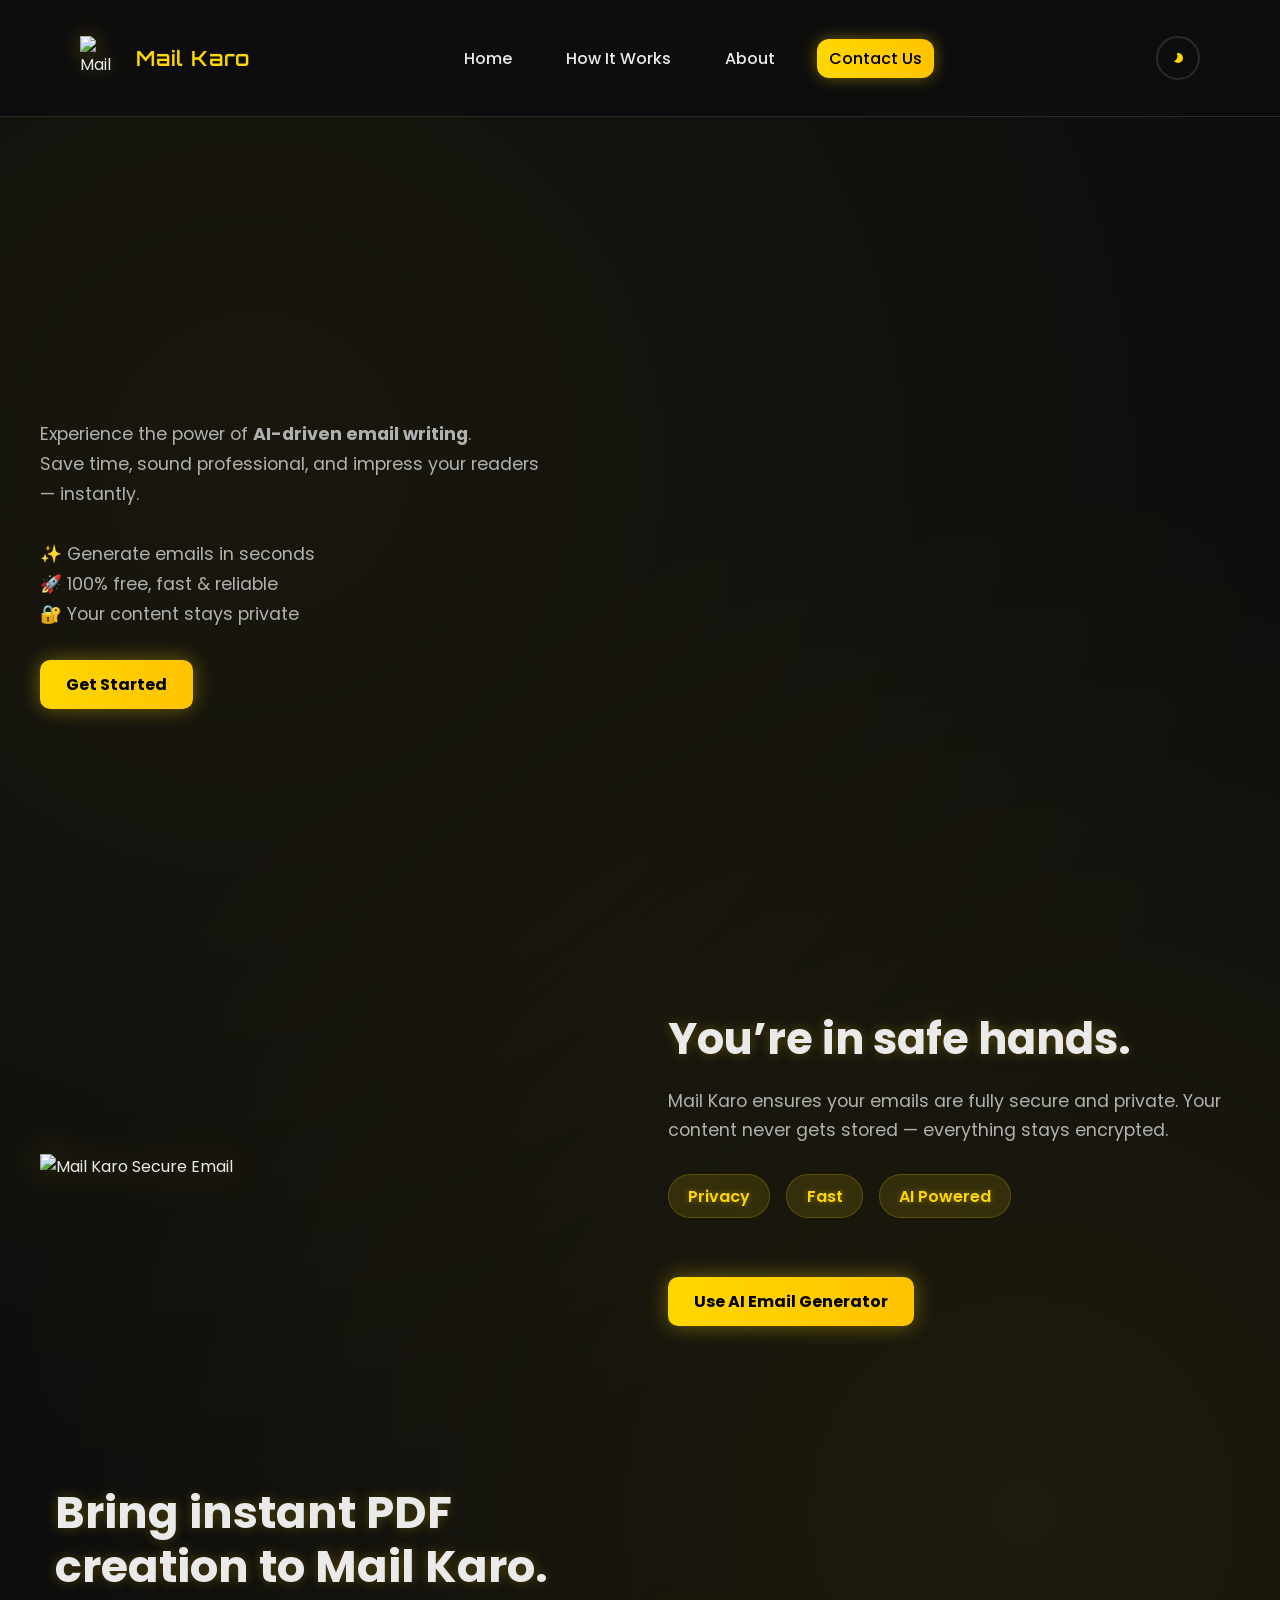
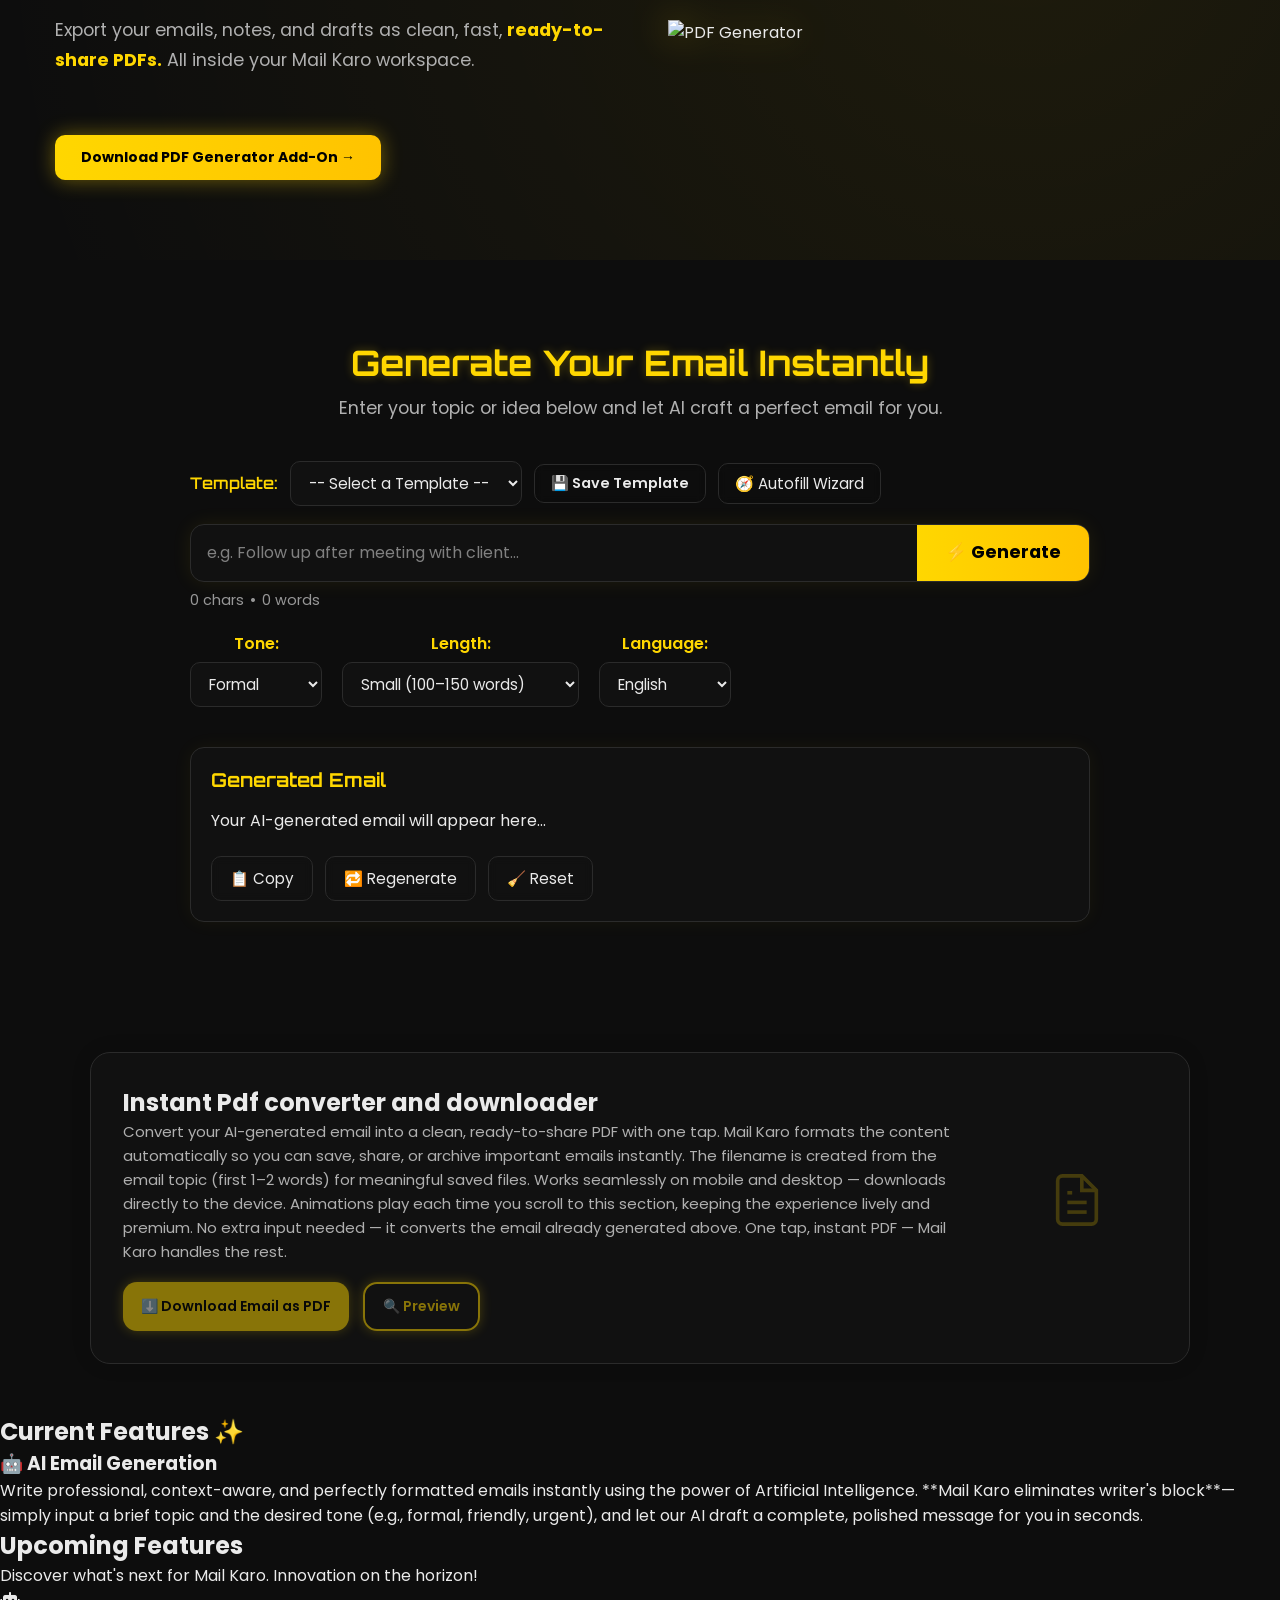
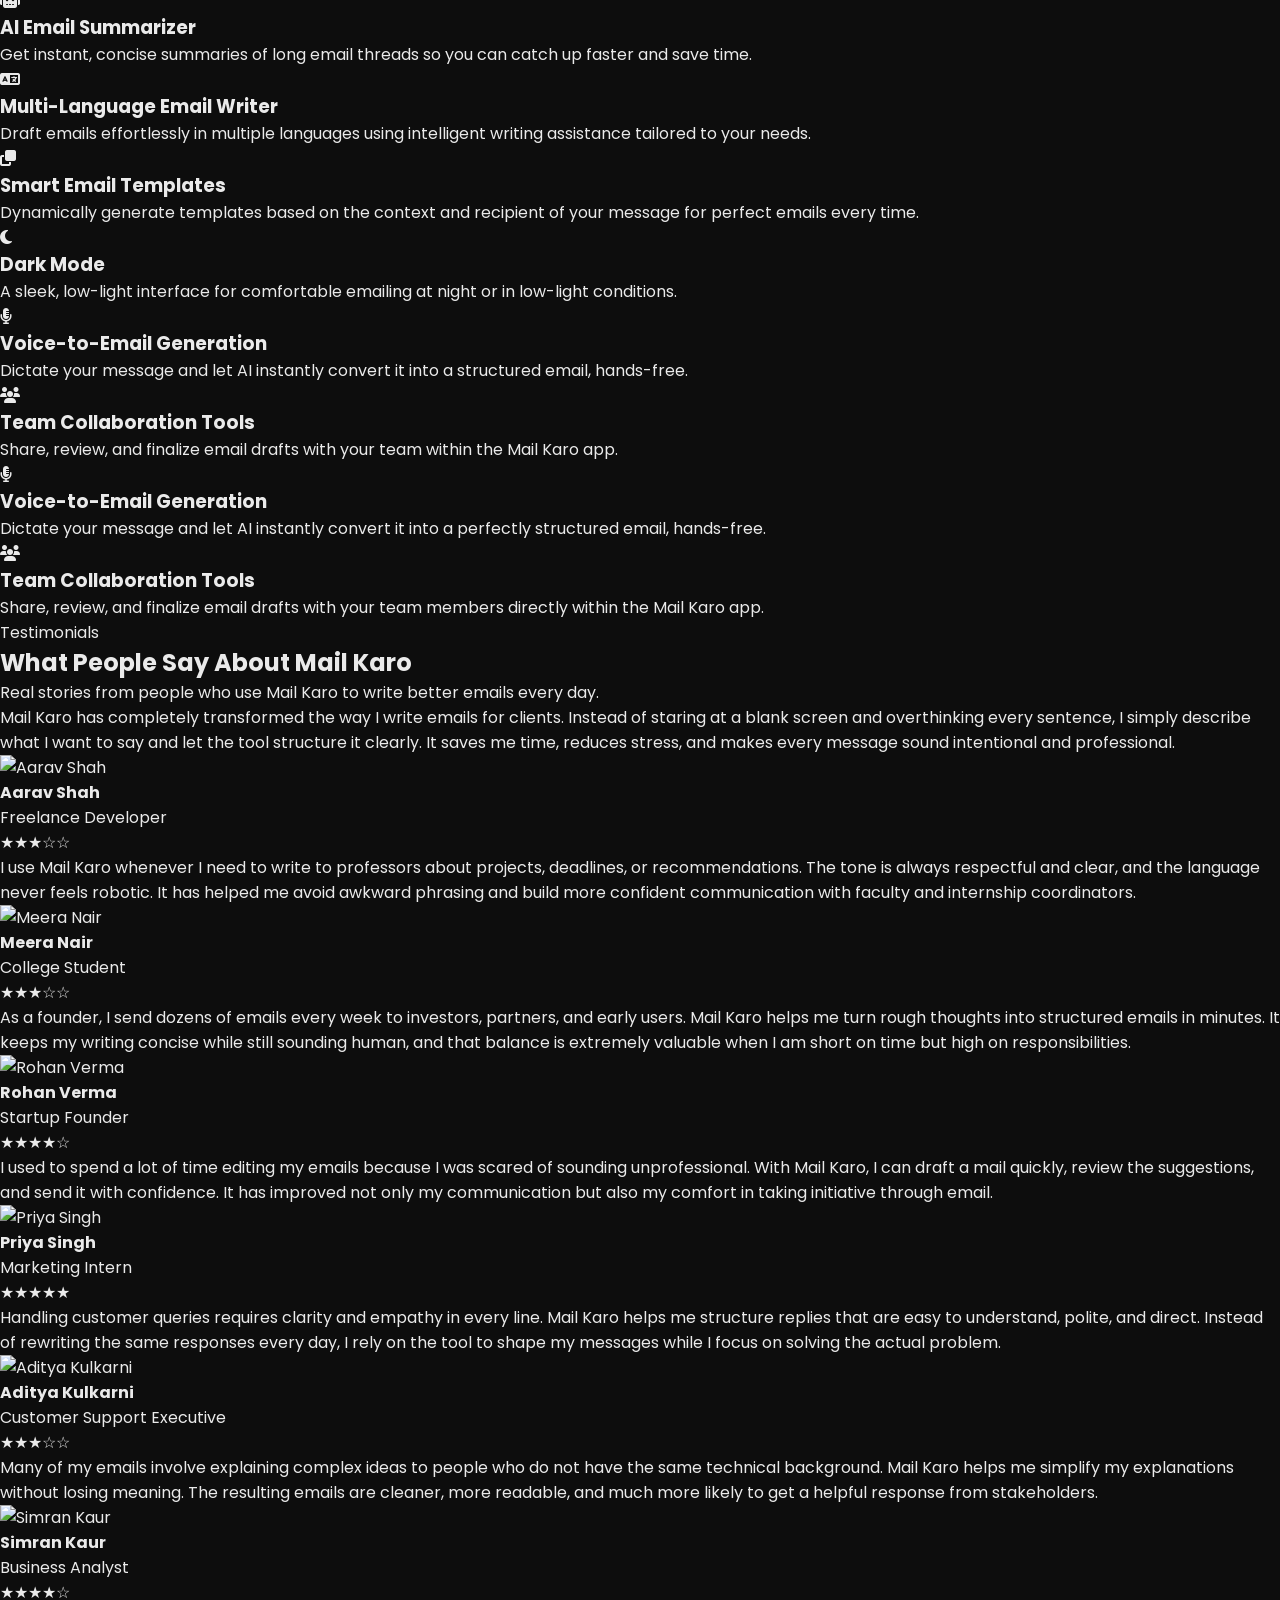
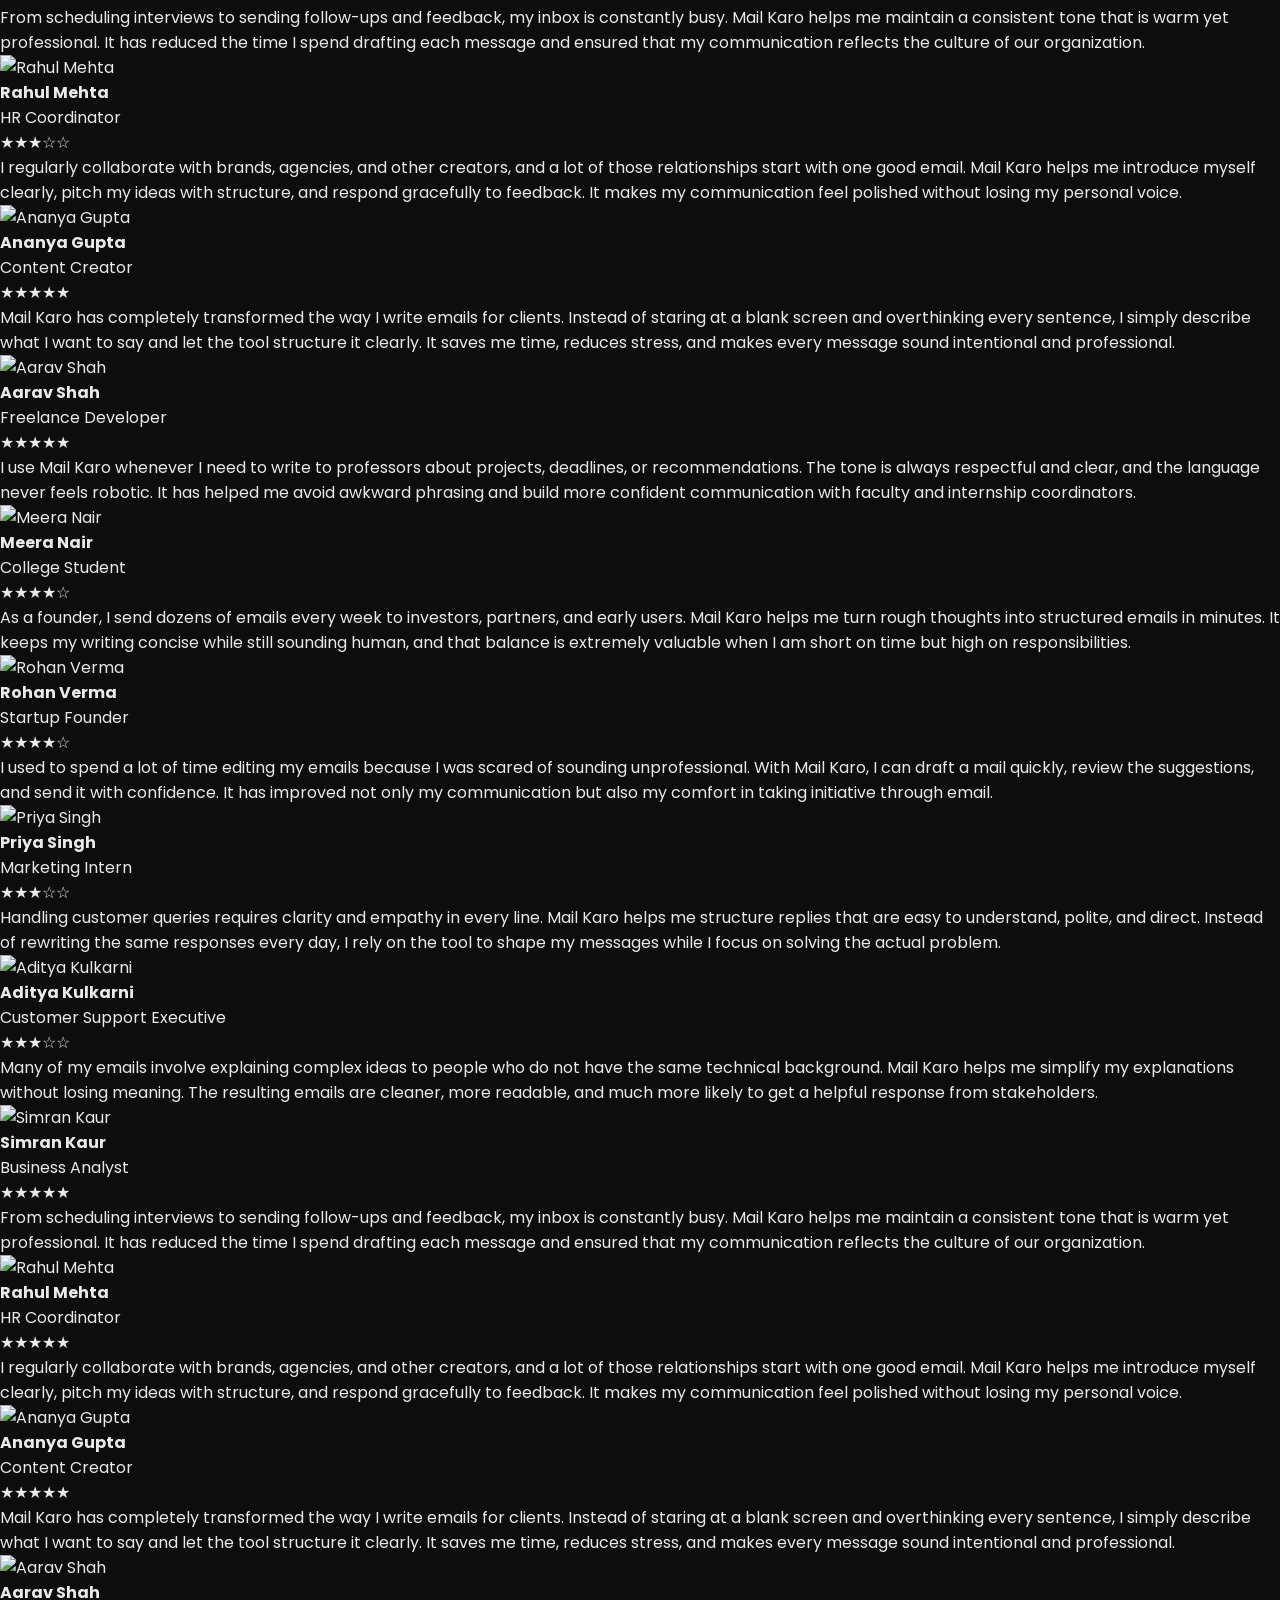
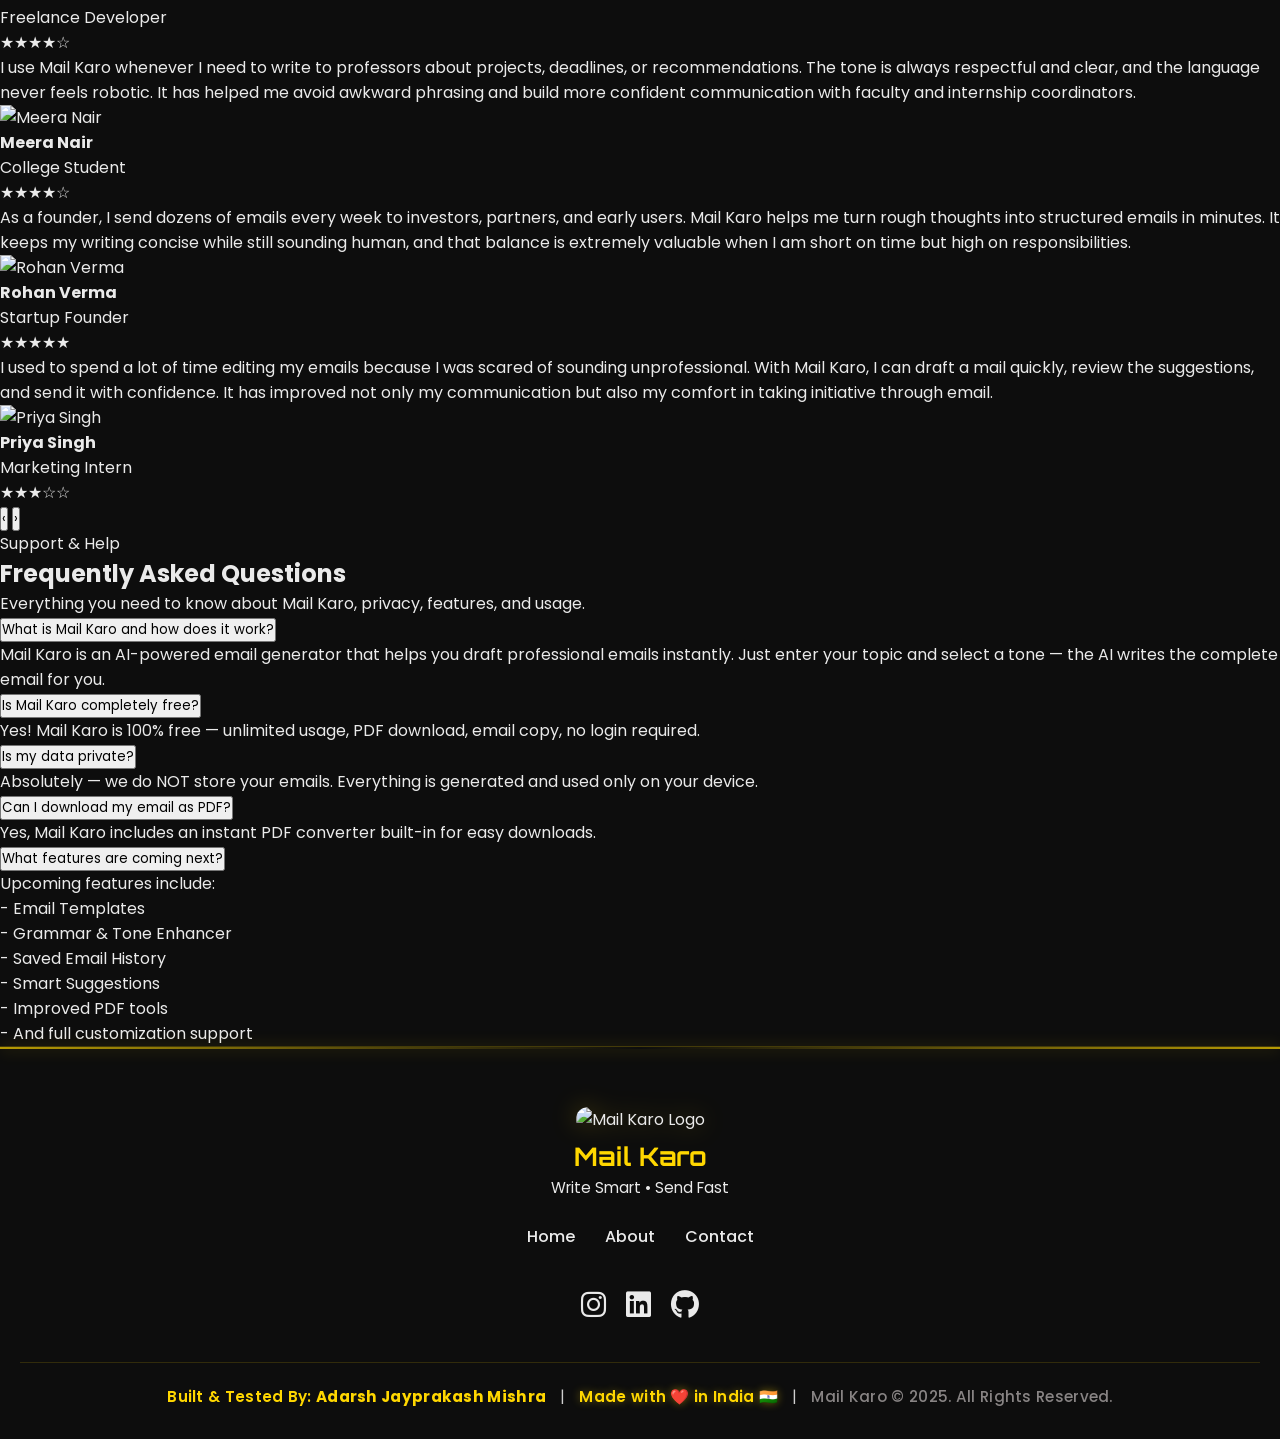
==== index.html @ 03527860 "Update" ====
<!DOCTYPE html>
<html lang="en">

<head>
  <meta charset="UTF-8" />
  <meta name="viewport" content="width=device-width, initial-scale=1.0" />

  <!-- Primary SEO Title -->
  <title>Mail Karo - AI Email Assistant | Generate Professional Emails Instantly</title>

  <meta name="google-site-verification" content="yjkjNb9z2OH2U201BKAgQqu42l1u7Rs79sVYIMmwn5s"   />

  <!-- ⭐ Primary Meta Description (VERY IMPORTANT for SEO) -->
  <meta name="description"
    content="Mail Karo is an AI-powered email assistant that helps you write professional emails instantly. Generate smart, clean and effective emails for any purpose within seconds.">

  <!-- Keywords (optional but helpful) -->
  <meta name="keywords"
    content="Mail Karo, AI Email Generator, Email Assistant, AI Writing Tool, Professional Emails, Auto Email Generator, MailKaro">

  <!-- Author -->
  <meta name="author" content="Mail Karo Team">

  <!-- Robots -->
  <meta name="robots" content="index, follow">

  <!-- Canonical URL -->
  <link rel="canonical" href="https://mail-karo.netlify.app/">

  <!-- Favicon -->
  <link rel="icon" type="image/png" href="/favicon.png">
  <link rel="shortcut icon" type="image/png" href="/favicon.png">

  <!-- Open Graph (Facebook, LinkedIn Preview) -->
  <meta property="og:title" content="Mail Karo - AI Email Assistant">
  <meta property="og:description"
    content="Generate professional emails instantly using Mail Karo — your personal AI-powered email assistant.">
  <meta property="og:image" content="https://mail-karo.netlify.app/All Images/Logo.png">
  <meta property="og:url" content="https://mail-karo.netlify.app/">
  <meta property="og:type" content="website">
  <meta property="og:site_name" content="Mail Karo">

  <!-- Twitter Card -->
  <meta name="twitter:card" content="summary_large_image">
  <meta name="twitter:title" content="Mail Karo - AI Email Assistant">
  <meta name="twitter:description" content="Write better emails instantly with AI. Free, Fast, Simple.">
  <meta name="twitter:image" content="https://mail-karo.netlify.app/All Images/Logo.png">

  <!-- Fonts -->
  <link href="https://fonts.googleapis.com/css2?family=Orbitron:wght@500;700&family=Poppins:wght@400;600&display=swap"
    rel="stylesheet">

  <!-- Font Awesome CDN for icons -->
  <link rel="stylesheet" href="https://cdnjs.cloudflare.com/ajax/libs/font-awesome/6.5.0/css/all.min.css" />

  <script>
    document.documentElement.dataset.theme = localStorage.getItem("theme") || "dark";
  </script>

  <!-- Styles -->
  <link rel="stylesheet" href="Homepage CSS/navbar.css">
  <link rel="stylesheet" href="Homepage CSS/hero.css">
  <link rel="stylesheet" href="Homepage CSS/prompt.css">
  <link rel="stylesheet" href="Homepage CSS/footer.css">
  <link rel="stylesheet" href="Homepage CSS/scroll.css">
  <link rel="stylesheet" href="Homepage CSS/upcoming-features.css">
  <link rel="stylesheet" href="Homepage CSS/email-pdf.css">
  <link rel="stylesheet" href="Homepage CSS/faq.css">
  <link rel="stylesheet" href="Homepage CSS/current-features.css">
  <link rel="stylesheet" href="Homepage CSS/testinomial.css">
  <link rel="stylesheet" href="Homepage CSS/Banner1.css">
  <link rel="stylesheet" href="Homepage CSS/Banner2.css">
  <!-- Mail Karo — Full SEO Schema -->
  <script type="application/ld+json">
{
  "@context": "https://schema.org",
  "@graph": [

    {
      "@type": "SoftwareApplication",
      "name": "Mail Karo",
      "operatingSystem": "Web",
      "applicationCategory": "ProductivityApplication",
      "applicationSubCategory": "AI Email Generator",
      "description": "Mail Karo is an AI-powered email assistant that helps users generate professional emails instantly using advanced AI technology.",
      "image": "https://mail-karo.netlify.app/All Images/Logo.png",
      "url": "https://mail-karo.netlify.app/",
      "creator": {
        "@type": "Organization",
        "name": "Mail Karo"
      },
      "offers": {
        "@type": "Offer",
        "price": "0",
        "priceCurrency": "INR",
        "availability": "https://schema.org/InStock"
      }
    },

    {
      "@type": "Organization",
      "name": "Mail Karo",
      "url": "https://mail-karo.netlify.app/",
      "logo": "https://mail-karo.netlify.app/All Images/Logo.png",
      "sameAs": [
        "https://www.linkedin.com", 
        "https://twitter.com"
      ]
    },

    {
      "@type": "BreadcrumbList",
      "itemListElement": [
        {
          "@type": "ListItem",
          "position": 1,
          "name": "Home",
          "item": "https://mail-karo.netlify.app/"
        },
        {
          "@type": "ListItem",
          "position": 2,
          "name": "AI Email Generator",
          "item": "https://mail-karo.netlify.app/#prompt"
        }
      ]
    }

  ]
}
</script>

</head>

<body>
  <!-- ✅ Navbar Section Start -->
  <header class="navbar">
    <div class="nav-container">
      <div class="logo-area">
        <img src="All Images/Logo.png" alt="Mail Karo Logo" class="logo" />
        <span class="brand-name">Mail Karo</span>
      </div>

      <button class="menu-btn" id="menu-btn" aria-label="Toggle Menu">
        <span class="bar"></span>
        <span class="bar"></span>
        <span class="bar"></span>
      </button>

      <nav class="nav-links" id="nav-links">
        <ul>
          <li><a class="nav-item" href="#home">Home</a></li>
          <li><a class="nav-item" href="#how">How It Works</a></li>
          <li><a class="nav-item" href="#about">About</a></li>
          <li><a class="nav-item cta" href="contactUs.html">Contact Us</a></li>
        </ul>
      </nav>

      <!-- Theme Toggle Button -->
      <button class="theme-toggle" id="theme-toggle" aria-label="Toggle Theme">
        <svg class="sun-and-moon" aria-hidden="true" width="24" height="24" viewBox="0 0 24 24">
          <circle class="sun" cx="12" cy="12" r="5" fill="currentColor" />
          <g class="sun-beams" stroke="currentColor">
            <line x1="12" y1="1" x2="12" y2="3" />
            <line x1="12" y1="21" x2="12" y2="23" />
            <line x1="4.22" y1="4.22" x2="5.64" y2="5.64" />
            <line x1="18.36" y1="18.36" x2="19.78" y2="19.78" />
            <line x1="1" y1="12" x2="3" y2="12" />
            <line x1="21" y1="12" x2="23" y2="12" />
            <line x1="4.22" y1="19.78" x2="5.64" y2="18.36" />
            <line x1="18.36" y1="5.64" x2="19.78" y2="4.22" />
          </g>
          <mask id="moon-mask">
            <rect x="0" y="0" width="100%" height="100%" fill="white" />
            <circle cx="16" cy="10" r="5.5" fill="black" />
          </mask>
          <circle class="moon" cx="12" cy="12" r="5" mask="url(#moon-mask)" fill="currentColor" />
        </svg>
      </button>
    </div>
  </header>
  <!-- ✅ Navbar Section End -->

  <!-- ✅ Global Unified Background Wrapper Start -->
  <div class="hero-wrapper">

    <!-- ✅ Hero Section Start -->
    <section class="hero" id="home">
      <div class="hero-container">

        <div class="hero-content">

          <!-- TYPEWRITER ANIMATION TARGET -->
          <h1 class="hero-title">
            <span id="typewriter-text"></span>
          </h1>

          <p class="hero-subtitle">
            Experience the power of <strong>AI-driven email writing</strong>.<br>
            Save time, sound professional, and impress your readers — instantly.
            <br><br>
            ✨ Generate emails in seconds<br>
            🚀 100% free, fast & reliable<br>
            🔐 Your content stays private
          </p>

          <a href="#prompt" class="hero-btn">Get Started</a>
        </div>

        <div class="hero-image">
          <img class="mailkaro-logo" src="All Images/Transparent_Logo.png" alt="Mail Karo Logo" />
        </div>

      </div>
    </section>
    <!-- ✅ Hero Section End -->

    <section class="mk-hero">
      <div class="mk-hero-content">

        <!-- LEFT: IMAGE -->
        <div class="mk-hero-image">
          <img src="All Images/b1-removebg-preview.png" alt="Mail Karo Secure Email">
        </div>

        <!-- RIGHT: TEXT -->
        <div class="mk-hero-text">
          <h1>You’re in safe hands.</h1>
          <p>
            Mail Karo ensures your emails are fully secure and private.
            Your content never gets stored — everything stays encrypted.
          </p>

          <div class="mk-badges">
            <span>Privacy</span>
            <span>Fast</span>
            <span>AI Powered</span>
          </div>

          <a href="#prompt" class="mk-btn">Use AI Email Generator</a>
        </div>

      </div>
    </section>
    <section class="mk-pdf-hero">
      <div class="mk-pdf-wrapper">

        <!-- LEFT: TEXT -->
        <div class="mk-pdf-text">
          <h1>Bring instant PDF creation to Mail Karo.</h1>

          <p>
            Export your emails, notes, and drafts as clean, fast,
            <strong>ready-to-share PDFs.</strong>
            All inside your Mail Karo workspace.
          </p>

          <a href="#mk-instant-pdf" class="mk-btn mk-pdf-btn">
            Download PDF Generator Add-On →
          </a>
        </div>

        <!-- RIGHT: IMAGE -->
        <div class="mk-pdf-image">
          <img src="All Images/b2-removebg-preview.png" alt="PDF Generator">
        </div>

      </div>
    </section>

  </div>
  <!-- ✅ Global Unified Background Wrapper End -->


  <!-- ✅ Prompt & Output Section Start -->
  <section class="prompt-section" id="prompt">
    <div class="prompt-container">

      <h2 class="prompt-title">Generate Your Email Instantly</h2>
      <p class="prompt-subtitle">Enter your topic or idea below and let AI craft a perfect email for you.</p>

      <!-- ⭐ Template Selector -->
      <div class="template-box">
        <label for="templateSelect">Template:</label>
        <select id="templateSelect">
          <option value="">-- Select a Template --</option>
          <option value="job">Job Application Email</option>
          <option value="complaint">Complaint Email</option>
          <option value="followup">Follow-Up Email</option>
          <option value="leave">Leave Request Email</option>
          <option value="apology">Apology Email</option>
          <option value="meeting">Meeting Request Email</option>
          <option value="offer">Offer Acceptance Email</option>
          <option value="resignation">Resignation Email</option>
          <option value="reminder">Gentle Reminder Email</option>
          <option value="support">Customer Support Email</option>
          <option value="refund">Refund Request Email</option>
          <option value="thanks">Thank-You Email</option>
          <option value="inquiry">General Inquiry Email</option>
          <option value="marketing">Marketing Email</option>
          <option value="feedback">Feedback Email</option>

          <!-- ⭐ Saved Templates appear here via JS -->
          <optgroup label="Your Saved Templates" id="savedTemplatesGroup"></optgroup>
        </select>

        <!-- Save Template Button -->
        <button id="saveTemplateBtn" class="ghost-btn" style="padding:8px 16px;">💾 Save Template</button>

        <!-- ⭐ NEW — Autofill Wizard Button -->
        <button id="openWizardBtn" class="ghost-btn" style="padding:8px 16px;">🧭 Autofill Wizard</button>
      </div>

      <div class="prompt-box">
        <textarea id="promptInput" placeholder="e.g. Follow up after meeting with client..." rows="1"></textarea>
        <button id="generateBtn">Generate</button>
      </div>

      <!-- ⭐ Live Word + Character Counter -->
      <div class="counter-box">
        <span id="charCount">0 chars</span> •
        <span id="wordCount">0 words</span>
      </div>

      <!-- ⭐ Tone + Email Length + Language Selector -->
      <div class="tone-box">

        <!-- Tone -->
        <div class="tone-item">
          <label for="toneSelect">Tone:</label>
          <select id="toneSelect">
            <option value="formal">Formal</option>
            <option value="friendly">Friendly</option>
            <option value="polite">Polite</option>
            <option value="confident">Confident</option>
            <option value="casual">Casual</option>
            <option value="apologetic">Apologetic</option>
          </select>
        </div>

        <!-- Length -->
        <div class="length-item">
          <label for="lengthSelect">Length:</label>
          <select id="lengthSelect">
            <option value="small">Small (100–150 words)</option>
            <option value="medium">Medium (150–200 words)</option>
            <option value="large">Large (200–250 words)</option>
          </select>
        </div>

        <!-- ⭐ NEW — Language Selector -->
        <div class="language-item">
          <label for="languageSelect">Language:</label>
          <select id="languageSelect">
            <option value="english" selected>English</option>
            <option value="hindi">Hindi</option>
            <option value="marathi">Marathi</option>
            <option value="gujarati">Gujarati</option>
            <option value="punjabi">Punjabi</option>
            <option value="bengali">Bengali</option>
            <option value="tamil">Tamil</option>
            <option value="telugu">Telugu</option>
            <option value="kannada">Kannada</option>
            <option value="malayalam">Malayalam</option>
            <option value="odia">Odia</option>
            <option value="assamese">Assamese</option>
            <option value="konkani">Konkani</option>
            <option value="manipuri">Manipuri</option>
            <option value="sanskrit">Sanskrit</option>
            <option value="urdu">Urdu</option>
          </select>
        </div>

      </div>

      <div class="output-box">
        <div class="output-header">
          <h3>Generated Email</h3>
        </div>

        <p id="outputText">Your AI-generated email will appear here...</p>

        <!-- ⭐ Ghost Buttons Section -->
        <div class="action-buttons">
          <button class="ghost-btn" id="copyBtn">📋 Copy</button>
          <button class="ghost-btn" id="regenerateBtn">🔁 Regenerate</button>
          <button class="ghost-btn" id="resetBtn">🧹 Reset</button>
        </div>
      </div>

      <!-- ⭐⭐⭐ WIZARD MODAL (Option-C) ⭐⭐⭐ -->
      <div id="wizardModal" class="wizard-modal" aria-hidden="true">
        <div class="wizard-card">

          <div class="wizard-header">
            <h3>Smart Autofill Wizard</h3>
            <button id="closeWizardBtn" class="ghost-btn">✖</button>
          </div>

          <div class="wizard-body">
            <div id="wizardStepWrap" class="wizard-step-wrap"></div>
            <div class="wizard-progress">
              <small id="wizardProgressText">Step 1 of 1</small>
            </div>
          </div>

          <div class="wizard-footer">
            <button id="wizardBackBtn" class="ghost-btn">⬅ Back</button>
            <button id="wizardNextBtn" class="ghost-btn">Next ➜</button>
            <button id="wizardFinishBtn" class="ghost-btn" style="display:none;">Finish ✔</button>
          </div>

        </div>
      </div>
      <!-- ⭐⭐⭐ Wizard End ⭐⭐⭐ -->

    </div>
  </section>
  <!-- ✅ Prompt & Output Section End -->


  <!-- ===== Mail Karo — Instant Pdf converter and downloader (drop-in) ===== -->
  <section id="mk-instant-pdf" class="mk-instant-pdf">
    <div class="mk-pdf-inner">

      <div class="mk-pdf-left">
        <h2 class="mk-pdf-title mk-anim">Instant Pdf converter and downloader</h2>

        <p class="mk-pdf-desc mk-anim">
          Convert your AI-generated email into a clean, ready-to-share PDF with one tap.
          Mail Karo formats the content automatically so you can save, share, or archive important emails instantly.
          The filename is created from the email topic (first 1–2 words) for meaningful saved files.
          Works seamlessly on mobile and desktop — downloads directly to the device.
          Animations play each time you scroll to this section, keeping the experience lively and premium.
          No extra input needed — it converts the email already generated above.
          One tap, instant PDF — Mail Karo handles the rest.
        </p>

        <div class="mk-pdf-actions">
          <button id="mkPdfDownloadBtn" class="mk-pdf-btn mk-anim">⬇️ Download Email as PDF</button>
          <button id="mkPdfPreviewBtn" class="mk-pdf-btn outline mk-anim">🔍 Preview</button>
        </div>
      </div>

      <div class="mk-pdf-right mk-anim" aria-hidden="true">
        <div class="mk-floating-pdf">
          <svg width="58" height="58" viewBox="0 0 24 24" fill="none" stroke="currentColor" stroke-width="1.5">
            <path d="M14 2H6a2 2 0 0 0-2 2v16a2 2 0 0 0 2 2h12a2 2 0 0 0 2-2V8z" />
            <polyline points="14 2 14 8 20 8" />
            <line x1="16" y1="13" x2="8" y2="13" />
            <line x1="16" y1="17" x2="8" y2="17" />
            <line x1="10" y1="9" x2="8" y2="9" />
          </svg>
        </div>

      </div>

    </div>
  </section>
  <!-- ===== End Instant Pdf converter section ===== -->

  <section class="current-features-section">
    <h2>Current Features ✨</h2>

    <div class="features-list">

      <div class="feature-item">
        <h3>
          <span class="icon">🤖</span>
          AI Email Generation
        </h3>
        <p>
          Write professional, context-aware, and perfectly formatted emails instantly using the power of Artificial
          Intelligence. **Mail Karo eliminates writer's block**—simply input a brief topic and the desired tone (e.g.,
          formal, friendly, urgent), and let our AI draft a complete, polished message for you in seconds.
        </p>
      </div>

    </div>
  </section>

  <!-- ✅ Upcoming Features Section Start -->
  <section id="upcoming-features" class="uf-reveal">
    <div class="features-container uf-reveal">
      <h2 class="section-title uf-reveal">Upcoming Features</h2>
      <p class="section-subtitle uf-reveal">Discover what's next for Mail Karo. Innovation on the horizon!</p>

      <div class="features-grid">

        <div class="feature-card uf-reveal">
          <i class="fas fa-robot feature-icon"></i>
          <h3>AI Email Summarizer</h3>
          <p>Get instant, concise summaries of long email threads so you can catch up faster and save time.</p>
        </div>

        <div class="feature-card uf-reveal">
          <i class="fas fa-language feature-icon"></i>
          <h3>Multi-Language Email Writer</h3>
          <p>Draft emails effortlessly in multiple languages using intelligent writing assistance tailored to your
            needs.</p>
        </div>

        <div class="feature-card uf-reveal">
          <i class="fas fa-clone feature-icon"></i>
          <h3>Smart Email Templates</h3>
          <p>Dynamically generate templates based on the context and recipient of your message for perfect emails every
            time.</p>
        </div>

        <div class="feature-card uf-reveal">
          <i class="fas fa-moon feature-icon"></i>
          <h3>Dark Mode</h3>
          <p>A sleek, low-light interface for comfortable emailing at night or in low-light conditions.</p>
        </div>

        <div class="feature-card uf-reveal">
          <i class="fas fa-microphone-alt feature-icon"></i>
          <h3>Voice-to-Email Generation</h3>
          <p>Dictate your message and let AI instantly convert it into a structured email, hands-free.</p>
        </div>

        <div class="feature-card uf-reveal">
          <i class="fas fa-users feature-icon"></i>
          <h3>Team Collaboration Tools</h3>
          <p>Share, review, and finalize email drafts with your team within the Mail Karo app.</p>
        </div>

        <div class="feature-card uf-reveal">
          <i class="fas fa-microphone-alt feature-icon"></i>
          <h3>Voice-to-Email Generation</h3>
          <p>Dictate your message and let AI instantly convert it into a perfectly structured email, hands-free.</p>
        </div>

        <div class="feature-card uf-reveal">
          <i class="fas fa-users feature-icon"></i>
          <h3>Team Collaboration Tools</h3>
          <p>Share, review, and finalize email drafts with your team members directly within the Mail Karo app.</p>
        </div>
      </div>
  </section>
  <!-- ✅ Upcoming Features Section End -->

  <!--testinomial-->
  <section class="mk-testimonials mk-testimonials-reveal">
    <div class="mk-header">
      <span class="mk-tag">Testimonials</span>
      <h2>What People Say About Mail Karo</h2>
      <p>Real stories from people who use Mail Karo to write better emails every day.</p>
    </div>

    <div class="mk-slider-container">
      <div class="mk-slider" id="mkSlider">
        <!-- Cards will be injected by JavaScript -->
      </div>
    </div>

    <div class="mk-controls">
      <button id="mkPrev">‹</button>
      <button id="mkNext">›</button>
    </div>
  </section>

  <!-- ================= FAQ SECTION ================= -->
  <section id="mk-faq-section" class="mk-faq-wrapper mk-reveal">
    <div class="mk-faq-header mk-reveal">
      <span class="mk-badge">Support & Help</span>
      <h2 class="mk-faq-title">Frequently Asked <span>Questions</span></h2>
      <p class="mk-subtitle">
        Everything you need to know about Mail Karo, privacy, features, and usage.
      </p>
    </div>

    <div class="mk-accordion-container">

      <!-- FAQ 1 -->
      <div class="mk-accordion-item mk-reveal">
        <button class="mk-accordion-header">
          <span class="mk-question">What is Mail Karo and how does it work?</span>
          <div class="mk-icon">
            <div class="line h"></div>
            <div class="line v"></div>
          </div>
        </button>
        <div class="mk-accordion-content">
          <div class="mk-content-inner">
            Mail Karo is an AI-powered email generator that helps you draft
            professional emails instantly. Just enter your topic and select a tone —
            the AI writes the complete email for you.
          </div>
        </div>
      </div>

      <!-- FAQ 2 -->
      <div class="mk-accordion-item mk-reveal">
        <button class="mk-accordion-header">
          <span class="mk-question">Is Mail Karo completely free?</span>
          <div class="mk-icon">
            <div class="line h"></div>
            <div class="line v"></div>
          </div>
        </button>
        <div class="mk-accordion-content">
          <div class="mk-content-inner">
            Yes! Mail Karo is 100% free — unlimited usage, PDF download, email copy,
            no login required.
          </div>
        </div>
      </div>

      <!-- FAQ 3 -->
      <div class="mk-accordion-item mk-reveal">
        <button class="mk-accordion-header">
          <span class="mk-question">Is my data private?</span>
          <div class="mk-icon">
            <div class="line h"></div>
            <div class="line v"></div>
          </div>
        </button>
        <div class="mk-accordion-content">
          <div class="mk-content-inner">
            Absolutely — we do NOT store your emails. Everything is generated and used
            only on your device.
          </div>
        </div>
      </div>

      <!-- FAQ 4 -->
      <div class="mk-accordion-item mk-reveal">
        <button class="mk-accordion-header">
          <span class="mk-question">Can I download my email as PDF?</span>
          <div class="mk-icon">
            <div class="line h"></div>
            <div class="line v"></div>
          </div>
        </button>
        <div class="mk-accordion-content">
          <div class="mk-content-inner">
            Yes, Mail Karo includes an instant PDF converter built-in for easy downloads.
          </div>
        </div>
      </div>

      <!-- FAQ 5 -->
      <div class="mk-accordion-item mk-reveal">
        <button class="mk-accordion-header">
          <span class="mk-question">What features are coming next?</span>
          <div class="mk-icon">
            <div class="line h"></div>
            <div class="line v"></div>
          </div>
        </button>
        <div class="mk-accordion-content">
          <div class="mk-content-inner">
            Upcoming features include:<br>
            - Email Templates<br>
            - Grammar & Tone Enhancer<br>
            - Saved Email History<br>
            - Smart Suggestions<br>
            - Improved PDF tools<br>
            - And full customization support
          </div>
        </div>
      </div>

    </div>
  </section>
  <!-- ================= END FAQ ================= -->

  <!-- ✅ Footer Section Start -->
  <footer class="footer">
    <div class="footer-container">
      <div class="footer-logo">
        <img src="All Images/Logo.png" alt="Mail Karo Logo">
        <h2>Mail Karo</h2>
        <p class="tagline">Write Smart • Send Fast</p>
      </div>

      <div class="footer-links">
        <a href="#home">Home</a>
        <a href="#about">About</a>
        <a href="contactUs.html">Contact</a>
      </div>

      <div class="social-icons">
        <a href="https://www.instagram.com/ltx_adarsh18" target="_blank" aria-label="Instagram">
          <i class="fa-brands fa-instagram"></i>
        </a>
        <a href="https://www.linkedin.com/company/mail-karo/" target="_blank" aria-label="LinkedIn">
          <i class="fa-brands fa-linkedin"></i>
        </a>
        <a href="https://github.com/Code-By-Adarsh/Mail-Karo" target="_blank" aria-label="GitHub">
          <i class="fa-brands fa-github"></i>
        </a>
      </div>
    </div>

    <!-- ⭐ Updated Footer Bottom -->
    <div class="footer-bottom">
      <p class="footer-info">
        <span class="founder">Built & Tested By: <strong>Adarsh Jayprakash Mishra</strong></span> <span
          class="pipe-separator"> |
        </span>
        <span class="made-in-india">Made with ❤️ in India 🇮🇳</span> <span class="pipe-separator"> | </span>
        <span class="copyright">Mail Karo © 2025. All Rights Reserved.</span>
      </p>
    </div>
  </footer>
  <!-- ✅ Footer Section End -->


  <!-- ✅ Back to Top Button -->
  <button id="backToTop" aria-label="Back to top">
    ↑
  </button>

  <!-- Scripts -->
  <script src="Homepage JS/navbar.js" defer></script>
  <script src="Homepage JS/hero.js" defer></script>
  <script src="Homepage JS/prompt.js" defer></script>
  <script src="Homepage JS/footer.js" defer></script>
  <script src="Homepage JS/scroll.js" defer></script>
  <script src="Homepage JS/light_mode.js" defer></script>
  <script src="Homepage JS/email-pdf.js" defer></script>
  <script src="Homepage JS/faq.js" defer></script>
  <script src="Homepage JS/upcoming-features.js" defer></script>
  <script src="Homepage JS/testinomial.js" defer></script>
  <script src="Homepage JS/Banner1.js" defer></script>
  <script src="Homepage JS/Banner2.js" defer></script>
</body>

</html>
---- Homepage CSS/navbar.css ----
/* navbar.css */

/* === THEME VARIABLES (FIXED) === */
:root {
  /* DARK MODE DEFAULTS */
  --bg: #0D0D0D;
  --panel: #111111;

  --text: #EAEAEA;
  --text-muted: #B0B0B0;

  --accent: #FFD700;
  --accent-hover: #FFC300;

  --border: #2b2b2b;

  --transition: all 0.3s ease;
  --radius: 12px;
}

/* === LIGHT MODE VARIABLES === */
[data-theme="light"] {
  --bg: #FFFFFF;         /* Full white light mode */
  --panel: #F6F6F6;

  --text: #000000;       /* Pure black text for clarity */
  --text-muted: #555555;

  --accent: #D4AF37;     /* Softer gold */
  --accent-hover: #B8941F;

  --border: #E0E0E0;
}

/* === GLOBAL RESET === */
* {
  margin: 0;
  padding: 0;
  box-sizing: border-box;
  font-family: 'Poppins', sans-serif;
  transition: background-color 0.3s ease, color 0.3s ease, border-color 0.3s ease;
}

body {
  background-color: var(--bg);
  color: var(--text);
}

/* === NAVBAR === */
.navbar {
  width: 100%;
  position: sticky;
  top: 0;
  background: var(--bg);
  backdrop-filter: blur(6px);
  border-bottom: 1px solid var(--border);
  z-index: 1000;
  transition: var(--transition);
}

[data-theme="light"] .navbar {
  background: rgba(255, 255, 255, 0.95);
}

.nav-container {
  max-width: 1200px;
  margin: 0 auto;
  padding: 18px 40px;
  display: flex;
  align-items: center;
  justify-content: space-between;
  gap: 20px;
}

/* Logo Area */
.logo-area {
  display: flex;
  align-items: center;
  gap: 12px;
}

/* Logo */
.logo {
  width: 44px;
  height: 44px;
  filter: drop-shadow(0 0 10px rgba(255, 215, 0, 0.3));
  transition: var(--transition);
}

[data-theme="light"] .logo {
  filter: drop-shadow(0 0 5px rgba(212, 175, 55, 0.2)); /* Light mode subtle glow */
}

.logo:hover {
  transform: rotate(-8deg) scale(1.05);
  filter: drop-shadow(0 0 20px rgba(255, 215, 0, 0.6));
}

/* Brand Name */
.brand-name {
  font-family: 'Orbitron', sans-serif;
  font-weight: 600;
  font-size: 1.3rem;
  color: var(--accent);
  letter-spacing: 0.8px;
  transition: var(--transition);
}

/* Theme Toggle Button */
.theme-toggle {
  background: transparent;
  border: 2px solid var(--border);
  border-radius: 50%;
  width: 44px;
  height: 44px;
  display: flex;
  align-items: center;
  justify-content: center;
  cursor: pointer;
  margin-left: 20px;
  transition: var(--transition);
}

.theme-toggle:hover {
  background: var(--panel);
  border-color: var(--accent);
  transform: rotate(20deg);
}

.theme-toggle svg {
  width: 24px;
  height: 24px;
}

/* Sun and Moon Icon Styles */
.sun-and-moon > :is(.moon, .sun, .sun-beams) {
  transform-origin: center;
}

.sun-and-moon > :is(.moon, .sun) {
  fill: var(--accent);
}

.theme-toggle:hover .sun-and-moon > :is(.moon, .sun) {
  fill: var(--accent-hover);
}

.sun-and-moon > .sun-beams {
  stroke: var(--accent);
  stroke-width: 2px;
  transition: transform 0.5s ease, opacity 0.5s ease;
}

.theme-toggle:hover .sun-and-moon > .sun-beams {
  stroke: var(--accent-hover);
}

.sun-and-moon > .sun {
  transition: transform 0.5s ease, opacity 0.3s ease;
}

[data-theme="dark"] .sun-and-moon > .sun {
  transform: scale(1.75);
  opacity: 0;
}

[data-theme="dark"] .sun-and-moon > .sun-beams {
  opacity: 0;
  transform: rotateZ(-25deg);
}

.sun-and-moon > .moon {
  opacity: 0;
  transition: opacity 0.3s ease;
}

[data-theme="dark"] .sun-and-moon > .moon {
  opacity: 1;
}

#moon-mask > circle {
  transform: translateX(0);
  transition: transform 0.25s ease;
}

[data-theme="dark"] #moon-mask > circle {
  transform: translateX(-10px);
}

/* Nav Links */
.nav-links ul {
  list-style: none;
  display: flex;
  align-items: center;
  gap: 30px;
}

.nav-links a {
  text-decoration: none;
  color: var(--text);
  font-weight: 500;
  padding: 8px 12px;
  border-radius: var(--radius);
  transition: var(--transition);
  white-space: nowrap;
}

.nav-links a:hover {
  color: var(--accent);
  text-shadow: 0 0 10px rgba(255, 215, 0, 0.6);
}

/* CTA Button */
.cta {
  background: linear-gradient(90deg, var(--accent), var(--accent-hover));
  color: #000 !important;
  font-weight: 600;
  border-radius: var(--radius);
  padding: 8px 16px;
  box-shadow: 0 0 15px rgba(255, 215, 0, 0.4);
  transition: var(--transition);
}

.cta:hover {
  box-shadow: 0 0 25px rgba(255, 215, 0, 0.7);
  transform: translateY(-3px);
}

/* Hamburger Menu */
.menu-btn {
  display: none;
  flex-direction: column;
  justify-content: center;
  align-items: center;
  background: transparent;
  border: none;
  cursor: pointer;
  padding: 10px;
  order: 2;
}

.bar {
  width: 24px;
  height: 2px;
  background-color: var(--text);
  margin: 3px 0;
  border-radius: 2px;
  transition: var(--transition);
}

/* Mobile Menu */
@media (max-width: 850px) {
  .nav-container {
    padding: 15px 20px;
    flex-wrap: wrap;
  }

  .logo-area {
    order: 1;
    flex: 1;
  }

  .menu-btn {
    display: flex;
    order: 3;
  }

  .theme-toggle {
    order: 2;
    margin-left: auto;
    margin-right: 10px;
    width: 40px;
    height: 40px;
  }

  .nav-links {
    display: none;
    position: absolute;
    top: 70px;
    left: 50%;
    transform: translateX(-50%);
    width: calc(100% - 40px);
    max-width: 400px;
    background-color: var(--panel);
    border: 1px solid var(--border);
    border-radius: var(--radius);
    box-shadow: 0 0 25px rgba(0, 0, 0, 0.7);
    animation: fadeIn 0.3s ease;
  }

  [data-theme="light"] .nav-links {
    box-shadow: 0 4px 20px rgba(0, 0, 0, 0.15);
  }

  .nav-links.active {
    display: block;
  }

  .nav-links ul {
    flex-direction: column;
    padding: 20px;
    gap: 15px;
  }

  .nav-links a {
    display: block;
    width: 100%;
    text-align: center;
    padding: 12px 20px;
  }

  .cta {
    width: 100%;
    text-align: center;
  }
}

/* Animation */
@keyframes fadeIn {
  from {
    opacity: 0;
    transform: translateY(-10px);
  }
  to {
    opacity: 1;
    transform: translateY(0);
  }
}

/* ==== Smooth Mobile Menu Slide Fix ==== */
@media (max-width: 850px) {
  .nav-links {
    max-height: 0;
    overflow: hidden;
    opacity: 0;
    display: block; /* Important: smooth animation ke lie display ko block rakho */
    transition: max-height 0.35s ease, opacity 0.3s ease;
  }

  .nav-links.active {
    max-height: 500px; /* Enough height to open fully */
    opacity: 1;
  }
}
---- Homepage CSS/hero.css ----
/* hero.css */

/* 🔥 GLOBAL BACKGROUND WRAPPER */
.hero-wrapper {
  width: 100%;
  position: relative;
  /* Dark mode */
  background: radial-gradient(circle at 20% 20%, rgba(255, 215, 0, 0.05), transparent 60%),
              radial-gradient(circle at 80% 80%, rgba(255, 215, 0, 0.07), transparent 60%);
}

[data-theme="light"] .hero-wrapper {
  background: radial-gradient(circle at 20% 20%, rgba(212, 175, 55, 0.08), transparent 60%),
              radial-gradient(circle at 80% 80%, rgba(212, 175, 55, 0.1), transparent 60%);
}

.hero {
  width: 100%; 
  min-height: 90vh;
  /* Background removed -> handled by wrapper */
  display: flex;
  align-items: center;
  justify-content: center;

  /* Optimized padding */
  padding: 30px 20px;

  position: relative;
  overflow: hidden;
}



/* Container */
.hero-container {
  display: flex;
  align-items: center;
  justify-content: space-between;
  max-width: 1200px;
  width: 100%;
  gap: 50px;
}

/* Left Content */
.hero-content {
  flex: 1;
  color: var(--text);
  animation: fadeInUp 1s ease;
}

.hero-title {
  font-family: 'Orbitron', sans-serif;
  font-size: 2.8rem;
  font-weight: 700;
  line-height: 1.3;
  color: var(--text);
  text-shadow: 0 0 12px rgba(255, 215, 0, 0.2);
  min-height: 65px;
}

[data-theme="light"] .hero-title {
  text-shadow: 0 0 8px rgba(212, 175, 55, 0.15);
}

.hero-title span {
  color: var(--accent);
  text-shadow: 0 0 18px rgba(255, 215, 0, 0.6);
}

[data-theme="light"] .hero-title span {
  text-shadow: 0 0 12px rgba(212, 175, 55, 0.25);
}

/* Subtitle FIXED */
.hero-subtitle {
  margin-top: 20px;
  font-size: 1.1rem;
  color: var(--text-muted);
  max-width: 500px;
  line-height: 1.7;
}

.hero-btn {
  display: inline-block;
  margin-top: 30px;
  background: linear-gradient(90deg, var(--accent), var(--accent-hover));
  color: #000;
  font-weight: 700;
  padding: 12px 26px;
  border-radius: 10px;
  text-decoration: none;
  box-shadow: 0 0 20px rgba(255, 215, 0, 0.4);
  transition: all 0.3s ease;
}

.hero-btn:hover {
  box-shadow: 0 0 30px rgba(255, 215, 0, 0.7);
  transform: translateY(-4px);
}

/* Right Image */
.hero-image {
  flex: 1;
  position: relative;
  display: flex;
  align-items: center;
  justify-content: center;
}

/* LOGO FIX */
.mailkaro-logo {
  width: 80%;
  max-width: 380px;
  object-fit: contain;
  animation: logoFloat 5s ease-in-out infinite;
  z-index: 3;
  position: relative;
  filter: drop-shadow(0 0 10px rgba(255, 215, 0, 0.35));
  opacity: 0;
  transform: scale(0.95);
  transition: opacity 1.2s ease, transform 1.2s ease;
}

[data-theme="light"] .mailkaro-logo {
  filter: drop-shadow(0 0 4px rgba(212, 175, 55, 0.2));
}

/* Animations */
@keyframes fadeInUp {
  from {
    transform: translateY(20px);
    opacity: 0;
  }
  to {
    transform: translateY(0);
    opacity: 1;
  }
}

@keyframes logoFloat {
  0%, 100% {
    transform: scale(0.95);
    filter: drop-shadow(0 0 10px rgba(255, 215, 0, 0.35));
  }
  50% {
    transform: scale(1.05);
    filter: drop-shadow(0 0 20px rgba(255, 215, 0, 0.55));
  }
}

/* Responsive */
@media (max-width: 900px) {
  .hero {
    padding: 20px 15px; /* Mobile perfect fit */
  }

  .hero-container {
    flex-direction: column-reverse;
    text-align: center;
    gap: 40px;
  }

  .hero-title {
    font-size: 2.2rem;
  }

  .hero-subtitle {
    margin: 0 auto;
  }

  .hero-btn {
    margin: 25px auto 0;
  }

  .mailkaro-logo {
    width: 220px;
  }
}

/* Light mode visibility fix for hero section */
[data-theme="light"] .hero-title {
  color: #000;
}

[data-theme="light"] .hero-title span {
  color: #B8941F; /* darker accent */
}

[data-theme="light"] .hero-subtitle {
  color: #333 !important;
}

[data-theme="light"] .hero-subtitle strong {
  color: #000;
}

[data-theme="light"] .hero-btn {
  color: #000;
}
---- Homepage CSS/prompt.css ----
/* prompt.css */

/* SECTION BACKGROUND FIXED */
.prompt-section {
  background-color: var(--bg);
  padding: 80px 20px;
  display: flex;
  justify-content: center;
  align-items: center;
  flex-direction: column;
}

.prompt-container {
  width: 100%;
  max-width: 900px;
  text-align: center;
  color: var(--text);
}

.prompt-title {
  font-family: 'Orbitron', sans-serif;
  font-size: 2.2rem;
  font-weight: 700;
  color: var(--accent);
  text-shadow: 0 0 10px rgba(255, 215, 0, 0.3);
}

[data-theme="light"] .prompt-title {
  text-shadow: 0 0 8px rgba(212, 175, 55, 0.15);
}

/* SUBTITLE FIX */
.prompt-subtitle {
  color: var(--text-muted);
  margin-top: 10px;
  margin-bottom: 40px;
  font-size: 1.1rem;
}

/* PROMPT INPUT BOX */
.prompt-box {
  display: flex;
  background-color: var(--panel);
  border: 1px solid var(--border);
  border-radius: 14px;
  overflow: hidden;
  box-shadow: 0 0 20px rgba(255, 215, 0, 0.08);
  transition: 0.3s;
}

[data-theme="light"] .prompt-box {
  box-shadow: 0 2px 12px rgba(0, 0, 0, 0.08);
}

.prompt-box:hover {
  box-shadow: 0 0 25px rgba(255, 215, 0, 0.15);
}

[data-theme="light"] .prompt-box:hover {
  box-shadow: 0 4px 20px rgba(212, 175, 55, 0.2);
}

/* TEXTAREA */
.prompt-box textarea {
  flex: 1;
  padding: 16px;
  border: none;
  outline: none;
  background: transparent;
  color: var(--text);
  font-size: 1rem;
  resize: none;
  overflow-y: auto;
  max-height: 250px;
  min-height: 50px;
  line-height: 1.5;
}

.prompt-box textarea::placeholder {
  color: var(--text-muted);
  opacity: 0.7;
}

/* GENERATE BUTTON */
.prompt-box button {
  background: linear-gradient(90deg, var(--accent), var(--accent-hover));
  color: #000;
  font-weight: 700;
  font-size: 1.1rem;
  line-height: 1.3;
  padding: 12px 28px;
  border: none;
  cursor: pointer;
  transition: all 0.3s ease;
  display: flex;
  align-items: center;
  gap: 6px;
}

.prompt-box button:hover {
  box-shadow: 0 0 25px rgba(255, 215, 0, 0.5);
  transform: translateY(-2px);
}

/* OUTPUT BOX */
.output-box {
  margin-top: 40px;
  background-color: var(--panel);
  border: 1px solid var(--border);
  border-radius: 14px;
  padding: 20px;
  text-align: left;
  color: var(--text);
  box-shadow: 0 0 20px rgba(255, 215, 0, 0.05);
  transition: 0.3s;
}

[data-theme="light"] .output-box {
  box-shadow: 0 2px 12px rgba(0, 0, 0, 0.08);
}

.output-box:hover {
  box-shadow: 0 0 25px rgba(255, 215, 0, 0.15);
}

[data-theme="light"] .output-box:hover {
  box-shadow: 0 4px 20px rgba(212, 175, 55, 0.2);
}

.output-header {
  display: flex;
  align-items: center;
  justify-content: space-between;
  margin-bottom: 15px;
}

.output-header h3 {
  font-family: 'Orbitron', sans-serif;
  color: var(--accent);
  font-size: 1.2rem;
}

#outputText {
  color: var(--text);
  line-height: 1.8;
  white-space: pre-wrap;
}

/* COPY/RESET BUTTONS */
.output-header button {
  background: linear-gradient(90deg, var(--accent), var(--accent-hover));
  color: #000;
  font-weight: 600;
  padding: 6px 14px;
  border: none;
  border-radius: 8px;
  cursor: pointer;
  transition: 0.3s;
}

.output-header button:hover {
  box-shadow: 0 0 20px rgba(255, 215, 0, 0.6);
  transform: translateY(-2px);
}

/* GHOST BUTTONS */
.action-buttons {
  display: flex;
  gap: 12px;
  margin-top: 20px;
  flex-wrap: wrap;
}

.ghost-btn {
  background: transparent;
  border: 1px solid var(--border);
  color: var(--text);
  padding: 10px 18px;
  border-radius: 10px;
  cursor: pointer;
  font-size: 0.95rem;
  display: flex;
  align-items: center;
  gap: 6px;
  transition: 0.25s ease;
  backdrop-filter: blur(4px);
}

[data-theme="light"] .ghost-btn {
  border-color: rgba(0, 0, 0, 0.35);
  color: #000;
}

.ghost-btn:hover {
  border-color: var(--accent);
  color: var(--accent);
  transform: translateY(-2px);
  box-shadow: 0 0 12px rgba(255, 215, 0, 0.25);
}

/* DISABLED */
.ghost-btn:disabled {
  opacity: 0.4;
  cursor: not-allowed;
}

/* Tone Selector */
.tone-box {
  margin-top: 20px;
  display: flex;
  align-items: center;
  gap: 12px;
  justify-content: flex-start;
  color: var(--text);
  font-size: 1rem;
}

.tone-box label {
  font-weight: 600;
  color: var(--accent);
}

.tone-box select {
  background-color: var(--panel);
  color: var(--text);
  border: 1px solid var(--border);
  padding: 10px 14px;
  border-radius: 10px;
  font-size: 0.95rem;
  cursor: pointer;
  transition: 0.3s ease;
}

/* Word Counter FIX */
.counter-box {
  margin-top: 8px;
  color: var(--text-muted);
  font-size: 0.9rem;
  display: flex;
  gap: 6px;
  justify-content: flex-start;
  opacity: 0.85;
}

.counter-box span {
  color: var(--text-muted);
}

/* =========================================
   RESPONSIVE DESIGN – MOBILE OPTIMIZATION
   ========================================= */

/* For screens below 768px (Tablets + Mobiles) */
@media (max-width: 768px) {

  .prompt-section {
    padding: 60px 15px;
  }

  .prompt-title {
    font-size: 1.8rem;
  }

  .prompt-subtitle {
    font-size: 1rem;
    margin-bottom: 30px;
  }

  /* Stack textarea + button */
  .prompt-box {
    flex-direction: column;
  }

  .prompt-box textarea {
    width: 100%;
    min-height: 80px;
    padding: 14px;
    font-size: 1rem;
  }

  .prompt-box button {
    width: 100%;
    justify-content: center;
    padding: 14px;
    font-size: 1.05rem;
  }

  /* Output box spacing */
  .output-box {
    padding: 16px;
  }

  /* Output header — stack on mobile */
  .output-header {
    flex-direction: column;
    align-items: flex-start;
    gap: 10px;
  }

  .output-header h3 {
    font-size: 1.1rem;
  }

  .output-header button {
    width: 100%;
    text-align: center;
  }

  /* Action buttons wrap cleanly */
  .action-buttons {
    flex-direction: column;
    gap: 10px;
  }

  .ghost-btn {
    width: 100%;
    justify-content: center;
    padding: 12px;
  }

  /* Tone selector — stack */
  .tone-box {
    flex-direction: column;
    align-items: flex-start;
  }

  .tone-box select {
    width: 100%;
    padding: 12px;
  }

  /* Counter alignment */
  .counter-box {
    font-size: 0.85rem;
  }
}

/* Extra small screens below 480px */
@media screen and (max-width: 480px) {
  .prompt-section {
    padding: 40px 20px !important;
    /* Consistent with Hero/Footer */
  }

  .prompt-container {
    width: 100%;
    padding: 0;
  }

  .prompt-title {
    font-size: 1.6rem !important;
    /* Prevent header from being too huge */
    line-height: 1.3;
    margin-bottom: 10px;
  }

  .prompt-subtitle {
    font-size: 0.9rem !important;
    padding: 0 10px;
    /* Prevent text touching edges */
  }

  .prompt-box textarea {
    font-size: 16px;
    /* Prevents iOS zoom on focus */
    padding: 15px;
  }

  .prompt-box button {
    font-size: 1rem;
    padding: 12px;
  }

  .output-box {
    padding: 20px 15px;
  }

  .template-box,
  .tone-box {
    display: flex;
    flex-direction: column;
    /* Stack Label, Select, and Buttons vertically */
    align-items: stretch;
    /* Make them full width */
    gap: 10px;
    margin-bottom: 20px;
  }

  .template-box select,
  .tone-box select {
    width: 100%;
    /* Full width dropdowns are easier to tap */
    margin-right: 0;
  }

  .template-box button {
    width: 100%;
    margin-top: 5px;
  }

  #generateBtn {
    width: 100%;
    /* Full width "Generate" button */
    padding: 14px;
    font-size: 1.1rem;
  }

  .action-buttons {
    display: flex;
    flex-wrap: wrap;
    /* Allow buttons to wrap to next line */
    gap: 10px;
    justify-content: center;
  }

  .action-buttons .ghost-btn {
    flex: 1 1 auto;
    /* Buttons grow to fill space */
    min-width: 100px;
    /* Minimum touch target size */
    font-size: 0.9rem;
  }

  .wizard-card {
    width: 95% !important;
    /* Fit within screen */
    max-height: 90vh;
    /* Prevent being taller than screen */
    overflow-y: auto;
    /* Scroll inside modal if content is long */
    padding: 20px;
    margin: 10px auto;
  }

  .wizard-footer {
    flex-direction: column-reverse;
    /* Stack buttons, "Back" on bottom */
    gap: 10px;
  }

  .wizard-footer button {
    width: 100%;
  }
}

/* ================================
   TEMPLATE SELECTOR UI
   ================================ */

.template-box {
  margin-top: 25px;
  display: flex;
  align-items: center;
  gap: 12px;
  justify-content: flex-start;
  color: var(--text);
  font-size: 1rem;
}

.template-box {
  margin-top: 25px;
  margin-bottom: 18px;
  /* ⭐ Add this gap */
  display: flex;
  align-items: center;
  gap: 12px;
  justify-content: flex-start;
  color: var(--text);
  font-size: 1rem;
}


.template-box label {
  font-weight: 600;
  color: var(--accent);
  font-family: 'Orbitron', sans-serif;
}

.template-box select {
  background-color: var(--panel);
  color: var(--text);
  border: 1px solid var(--border);
  padding: 10px 14px;
  border-radius: 10px;
  font-size: 0.95rem;
  cursor: pointer;
  transition: 0.3s ease;
  outline: none;
}

.template-box select:hover {
  border-color: var(--accent);
  box-shadow: 0 0 12px rgba(255, 215, 0, 0.25);
}

/* Save Template Button style match with ghost-btn */
#saveTemplateBtn {
  border: 1px solid var(--border);
  padding: 8px 16px;
  border-radius: 10px;
  background: transparent;
  cursor: pointer;
  color: var(--text);
  font-size: 0.9rem;
  font-weight: 600;
  display: flex;
  align-items: center;
  gap: 6px;
  transition: 0.25s ease;
}

#saveTemplateBtn:hover {
  border-color: var(--accent);
  color: var(--accent);
  transform: translateY(-2px);
  box-shadow: 0 0 12px rgba(255, 215, 0, 0.25);
}

[data-theme="light"] #saveTemplateBtn {
  border-color: rgba(0, 0, 0, 0.35);
  color: #000;
}

/* ================================
   MOBILE RESPONSIVE — TEMPLATE BOX
   ================================ */
@media (max-width: 768px) {
  .template-box {
    flex-direction: column;
    align-items: flex-start;
    width: 100%;
  }

  .template-box select {
    width: 100%;
  }

  #saveTemplateBtn {
    width: 100%;
    justify-content: center;
  }

  .template-box {
    flex-direction: column;
    align-items: flex-start;
    width: 100%;
    margin-bottom: 15px;
    /* ⭐ Mobile gap */
  }

}

/* ================================
   WIZARD MODAL (Option C)
   ================================ */

.wizard-modal {
  position: fixed;
  inset: 0;
  display: none;
  align-items: center;
  justify-content: center;
  background: rgba(0, 0, 0, 0.65);
  z-index: 2000;
  padding: 20px;
}

.wizard-modal[aria-hidden="false"] {
  display: flex;
}

/* Wizard Card */
.wizard-card {
  width: 100%;
  max-width: 750px;
  background: var(--panel);
  border: 1px solid var(--border);
  border-radius: 14px;
  box-shadow: 0 8px 40px rgba(0, 0, 0, 0.55);
  display: flex;
  flex-direction: column;
  overflow: hidden;
  color: var(--text);
}

/* Header */
.wizard-header {
  display: flex;
  align-items: center;
  justify-content: space-between;
  padding: 14px 18px;
  border-bottom: 1px solid rgba(255, 255, 255, 0.05);
}

.wizard-header h3 {
  margin: 0;
  font-family: 'Orbitron', sans-serif;
  color: var(--accent);
  font-size: 1.1rem;
}

#closeWizardBtn {
  font-size: 0.9rem;
}

/* Body */
.wizard-body {
  padding: 18px;
}

.wizard-step-wrap {
  display: flex;
  flex-direction: column;
  gap: 15px;
  min-height: 160px;
}

/* Step Form */
.wizard-step label {
  font-size: 0.95rem;
  font-weight: 600;
  color: var(--accent);
}

.wizard-step input,
.wizard-step textarea,
.wizard-step select {
  background: rgba(255, 255, 255, 0.02);
  border: 1px solid var(--border);
  border-radius: 10px;
  padding: 12px;
  font-size: 0.95rem;
  color: var(--text);
  outline: none;
}

.wizard-step textarea {
  resize: vertical;
}

/* Optional text */
.wizard-note {
  font-size: 0.82rem;
  color: var(--text-muted);
}

/* Footer */
.wizard-footer {
  padding: 14px 18px;
  border-top: 1px solid rgba(255, 255, 255, 0.05);
  display: flex;
  justify-content: flex-end;
  gap: 10px;
}

/* Progress text */
.wizard-progress {
  margin-top: 8px;
  display: flex;
  justify-content: flex-end;
  color: var(--text-muted);
  font-size: 0.85rem;
}

/* Mobile Responsive */
@media (max-width: 768px) {
  .wizard-card {
    max-width: 100%;
  }

  .wizard-header,
  .wizard-footer {
    padding: 12px;
  }

  .wizard-body {
    padding: 14px;
  }
}

@media (max-width: 480px) {
  .wizard-header h3 {
    font-size: 1rem;
  }

  .wizard-step input,
  .wizard-step textarea {
    font-size: 0.9rem;
  }
}

/* ==========================
   Tone + Length Selector
========================== */

.tone-box {
  margin-top: 20px;
  display: flex;
  align-items: center;
  gap: 20px;
  justify-content: flex-start;
}

.tone-item,
.length-item,
.language-item {
  display: flex;
  flex-direction: column;
  gap: 6px;
}

.tone-item label,
.length-item label,
.language-item label {
  font-weight: 600;
  color: var(--accent);
}

.tone-item select,
.length-item select {
  background-color: var(--panel);
  color: var(--text);
  border: 1px solid var(--border);
  padding: 10px 14px;
  border-radius: 10px;
  font-size: 0.95rem;
  cursor: pointer;
  transition: 0.3s ease;
}

/* Mobile responsive */
@media (max-width: 768px) {

  /* Tone selector — stack */
  .tone-box {
    flex-direction: column;
    align-items: flex-start;
    gap: 12px;
  }

  /* Make each item (Label + Select) a row */
  .tone-item,
  .length-item,
  .language-item {
    width: 100%;
    flex-direction: row;
    justify-content: space-between;
    align-items: center;
  }

  .tone-item select,
  .length-item select,
  .language-item select {
    width: 60%;
  }
}

/* ⭐ LANGUAGE SELECTOR — perfectly match tone/length */
#languageSelect {
  background-color: var(--panel);
  color: var(--text);
  border: 1px solid var(--border);
  padding: 10px 14px;
  border-radius: 10px;
  font-size: 0.95rem;
  cursor: pointer;
  transition: 0.3s ease;
}

#languageSelect:hover {
  border-color: var(--accent);
  box-shadow: 0 0 12px rgba(255, 215, 0, 0.25);
}
---- Homepage CSS/footer.css ----
/* footer.css */

.footer {
  background: var(--bg-dark);
  border-top: 1px solid rgba(255, 215, 0, 0.2);
  padding: 60px 20px 30px;
  color: var(--text);
  text-align: center;
  position: relative;
}

[data-theme="light"] .footer {
  border-top: 1px solid rgba(212, 175, 55, 0.3);
}

.footer::before {
  content: "";
  position: absolute;
  top: 0;
  left: 0;
  width: 100%;
  height: 2px;
  background: linear-gradient(90deg, rgba(255,215,0,0.7), transparent, rgba(255,215,0,0.7));
  box-shadow: 0 0 15px rgba(255,215,0,0.4);
}

.footer-container {
  max-width: 1000px;
  margin: auto;
  display: flex;
  flex-direction: column;
  align-items: center;
  gap: 25px;
}

.footer-logo img {
  width: 60px;
  height: 60px;
  border-radius: 12px;
  filter: drop-shadow(0 0 12px rgba(255,215,0,0.3));
}

.footer-logo h2 {
  color: var(--accent);
  font-family: 'Orbitron', sans-serif;
  font-size: 1.6rem;
  margin-top: 8px;
}

.footer-logo .tagline {
  font-size: 0.95rem;
  color: var(--muted);
  margin-top: 4px;
}

.footer-links {
  display: flex;
  gap: 30px;
  flex-wrap: wrap;
}

.footer-links a {
  text-decoration: none;
  color: var(--text);
  transition: 0.3s;
  font-weight: 500;
}

.footer-links a:hover {
  color: var(--accent);
  text-shadow: 0 0 8px rgba(255,215,0,0.5);
}

[data-theme="light"] .footer-links a:hover {
  text-shadow: 0 0 6px rgba(212, 175, 55, 0.4);
}

/* Social Icons */
.social-icons {
  display: flex;
  gap: 20px;
  justify-content: center;
  margin-top: 10px;
}

.social-icons a {
  color: var(--text);
  font-size: 1.8rem;
  transition: 0.3s;
}

.social-icons a:hover {
  color: var(--accent);
  transform: translateY(-4px) scale(1.1);
  text-shadow: 0 0 12px rgba(255, 215, 0, 0.7);
}

[data-theme="light"] .social-icons a:hover {
  text-shadow: 0 0 10px rgba(212, 175, 55, 0.5);
}


/* Footer Bottom (Premium Professional Design) */
.footer-bottom {
  margin-top: 35px;
  border-top: 1px solid rgba(255, 215, 0, 0.15);
  padding-top: 22px;
  text-align: center;
}

.footer-info {
  font-size: 0.95rem;
  color: #CFCFCF;
  display: flex;
  justify-content: center;
  align-items: center;
  gap: 14px;
  flex-wrap: wrap;
  line-height: 1.6;
  letter-spacing: 0.3px;
}

/* Founder Highlight */
.footer-info .founder {
  color: #FFD700;
  font-weight: 600;
}

/* "Made with ❤️ in India 🇮🇳" Highlight */
.footer-info .made-in-india {
  color: #FFD700;
  font-weight: 600;
  text-shadow: 0 0 8px rgba(255, 215, 0, 0.4);
}

/* Normal copyright text */
.footer-info .copyright {
  color: #888484;
  font-weight: 500;
}

/* Responsive Footer Line */
@media (max-width: 600px) {
  .footer-info {
    font-size: 0.88rem;
    gap: 8px;
    flex-direction: column;
  }
}

/* Responsive */
@media (max-width: 600px) {
  .footer-links { gap: 15px; }
}
---- Homepage CSS/scroll.css ----
/* scroll.css */

/* 🔹 Fade-in Animation for All Sections */
.fade-in {
  opacity: 0;
  transform: translateY(30px);
  transition: opacity 0.8s ease, transform 0.8s ease;
}

.fade-in.visible {
  opacity: 1;
  transform: translateY(0);
}

/* 🔹 Back to Top Button */
#backToTop {
  position: fixed;
  bottom: 30px;
  right: 30px;
  background: linear-gradient(90deg, var(--accent), var(--accent-hover));
  color: #000;
  font-size: 1.4rem;
  font-weight: 700;
  border: none;
  border-radius: 50%;
  width: 48px;
  height: 48px;
  cursor: pointer;
  box-shadow: 0 0 25px rgba(255,215,0,0.4);
  transition: all 0.3s ease;
  display: none;
  z-index: 999;
}

[data-theme="light"] #backToTop {
  box-shadow: 0 2px 15px rgba(212, 175, 55, 0.4);
}

#backToTop:hover {
  transform: translateY(-6px) scale(1.1);
  box-shadow: 0 0 35px rgba(255,215,0,0.7);
}

[data-theme="light"] #backToTop:hover {
  box-shadow: 0 4px 25px rgba(212, 175, 55, 0.6);
}

/* 🔹 Responsive */
@media (max-width: 600px) {
  #backToTop {
    bottom: 20px;
    right: 20px;
    width: 42px;
    height: 42px;
    font-size: 1.2rem;
  }
}
---- Homepage CSS/email-pdf.css ----
/* ---------- Mail Karo — Instant PDF section (Unified Theme Version) ---------- */

#mk-instant-pdf {
  max-width: 1100px;
  margin: 50px auto;
  padding: 32px;
  border-radius: 20px;

  /* Use global theme variables */
  background: var(--panel);
  border: 1px solid var(--border);
  color: var(--text);

  box-shadow: 0 0 22px rgba(0, 0, 0, 0.08);
  transition: background 0.3s ease, color 0.3s ease;
}

.mk-pdf-inner {
  display: flex;
  gap: 28px;
  align-items: center;
}

@media (max-width: 860px) {
  .mk-pdf-inner {
    flex-direction: column;
    text-align: center;
  }

  .mk-pdf-right {
    order: -1;
  }
}

.mk-pdf-left {
  flex: 1;
}

.mk-pdf-right {
  width: 160px;
  display: flex;
  align-items: center;
  justify-content: center;
}

.mk-floating-pdf {
  font-size: 62px;
  opacity: 0.15;
  color: var(--accent);
}

/* Title */
.mk-pdf-title {
  font-size: 24px;
  font-weight: 700;
  color: var(--text);
}

/* Description */
.mk-pdf-desc {
  margin: 0 0 18px 0;
  color: var(--text-muted);
  line-height: 1.6;
  font-size: 15px;
}

/* Button Row */
.mk-pdf-actions {
  display: flex;
  gap: 14px;
  margin-top: 12px;
  flex-wrap: wrap;
}

/* PRIMARY BUTTON (Neon Yellow) */
.mk-pdf-btn {
  padding: 12px 18px;
  border-radius: 14px;
  border: none;
  cursor: pointer;
  font-weight: 600;
  font-size: 14px;

  background: var(--accent);
  color: #000;

  box-shadow: 0 0 12px rgba(255, 215, 0, 0.45);
  transition: 0.2s;
}

.mk-pdf-btn:hover {
  transform: translateY(-3px);
  box-shadow: 0 0 18px rgba(255, 215, 0, 0.65);
}

/* OUTLINE BUTTON */
.mk-pdf-btn.outline {
  background: transparent;
  border: 2px solid var(--accent);
  color: var(--accent);
}

.mk-pdf-btn.outline:hover {
  background: rgba(255, 215, 0, 0.12);
  transform: translateY(-3px);
}

/* Disable old animation */
/* Animation State: Hidden */
.mk-anim {
  opacity: 0;
  transform: translateY(30px);
  transition: opacity 0.6s ease-out, transform 0.6s ease-out;
  will-change: opacity, transform;
}

/* Animation State: Visible */
.mk-in-view {
  opacity: 1;
  transform: translateY(0);
}

/* Stagger delays */
.mk-pdf-desc.mk-anim {
  transition-delay: 0.1s;
}

#mkPdfDownloadBtn.mk-anim {
  transition-delay: 0.2s;
}

#mkPdfPreviewBtn.mk-anim {
  transition-delay: 0.3s;
}

.mk-pdf-right.mk-anim {
  transition-delay: 0.4s;
}

/* responsive */
@media (max-width: 520px) {
  #mk-instant-pdf {
    padding: 22px;
  }

  .mk-pdf-desc {
    font-size: 14px;
  }
}

.mk-floating-pdf {
  opacity: 0.22;
  color: var(--accent);
  animation: mkFloat 4s ease-in-out infinite;
}

/* Light mode — make it grey (visible on white) */
.light .mk-floating-pdf {
  color: #000 !important;
  opacity: 0.75 !important;
  filter: drop-shadow(0 0 4px rgba(0, 0, 0, 0.2));
}
---- Homepage CSS/Banner1.css ----
/* 🔥 HERO SECTION */
.mk-hero {
    width: 100%;
    padding: 5rem 1rem;
    /* background removed -> handled by wrapper */
    position: relative;
    overflow: hidden;
}

/* MAIN CONTAINER */
.mk-hero-content {
    max-width: 1200px;
    margin: auto;
    display: flex;
    align-items: center;
    justify-content: space-between;
    gap: 3.5rem;
    animation: fadeInUp 1s ease;
}

/* Flex items equal width */
.mk-hero-image,
.mk-hero-text {
    flex: 1;
}

/* Default order (desktop) */
.mk-hero-image {
    order: 1;
}

.mk-hero-text {
    order: 2;
}

/* IMAGE */
.mk-hero-image img {
    width: 100%;
    max-width: 430px;
    filter: drop-shadow(0 0 18px rgba(255, 215, 0, 0.35));
    transition: transform 1s ease;
}

/* TEXT CONTENT */
.mk-hero-text h1 {
    font-size: 2.7rem;
    font-weight: 700;
    color: var(--text);
    text-shadow: 0 0 12px rgba(255, 215, 0, 0.25);
}

.mk-hero-text p {
    color: var(--text-muted);
    font-size: 1.1rem;
    line-height: 1.65;
    margin: 1rem 0;
}

/* BADGES */
.mk-badges {
    display: flex;
    gap: 1rem;
    margin: 1.8rem 0;
}

.mk-badges span {
    background: rgba(255, 215, 0, 0.12);
    padding: 0.55rem 1.2rem;
    border-radius: 50px;
    color: #FFD700;
    font-weight: 600;
    border: 1px solid rgba(255, 215, 0, 0.2);
    text-shadow: 0 0 6px rgba(255, 215, 0, 0.4);
}

/* CTA BUTTON */
.mk-btn {
    display: inline-block;
    margin-top: 30px;
    background: linear-gradient(90deg, var(--accent), var(--accent-hover));
    color: #000;
    font-weight: 700;
    padding: 12px 26px;
    border-radius: 10px;
    text-decoration: none;
    box-shadow: 0 0 20px rgba(255, 215, 0, 0.4);
    transition: all 0.3s ease;
}

.mk-btn:hover {
    box-shadow: 0 0 30px rgba(255, 215, 0, 0.7);
    transform: translateY(-4px);
}

/* ------------------------------------------------------ */
/* 🔥🔥 RESPONSIVE — IMAGE ALWAYS TOP ON MOBILE 🔥🔥 */
/* ------------------------------------------------------ */

@media (max-width: 850px) {

    .mk-hero-content {
        flex-direction: column;
        /* normal column */
        text-align: center;
        gap: 2.5rem;
    }

    /* FORCE ORDER — image always top */
    .mk-hero-image {
        order: 1 !important;
    }

    .mk-hero-text {
        order: 2 !important;
    }

    .mk-hero-image img {
        max-width: 300px;
        width: 100%;
        margin: auto;
        display: block;
    }

    .mk-hero-text {
        width: 100%;
        padding: 0 15px;
    }

    .mk-badges {
        justify-content: center;
        flex-wrap: wrap;
    }
}

/* LIGHT MODE FIX */
[data-theme="light"] .mk-hero-text h1 {
    color: #000;
    text-shadow: none;
}

[data-theme="light"] .mk-hero-text p {
    color: #333;
}

[data-theme="light"] .mk-badges span {
    color: #B8941F;
    background: rgba(212, 175, 55, 0.18);
}
---- Homepage CSS/Banner2.css ----
/* 🔥 PDF Banner */
.mk-pdf-hero {
    width: 100%;
    padding: 5rem 1rem;
    /* background removed -> handled by wrapper */
    position: relative;
    overflow: hidden;
}

.mk-pdf-wrapper {
    max-width: 1200px;
    margin: auto;
    display: flex;
    align-items: center;
    justify-content: space-between;
    gap: 3.5rem;
    animation: fadeInUp 1s ease;
    padding: 0 15px;
    /* 👈 mobile fix */
}

/* Flex equal width for both sides */
.mk-pdf-text,
.mk-pdf-image {
    flex: 1;
}

/* TEXT */
.mk-pdf-text h1 {
    font-size: 2.8rem;
    font-weight: 700;
    color: var(--text);
    line-height: 1.2;
    text-shadow: 0 0 12px rgba(255, 215, 0, 0.25);
    margin-bottom: 1.4rem;
}

.mk-pdf-text p {
    color: var(--text-muted);
    font-size: 1.1rem;
    line-height: 1.7;
    margin-bottom: 1.8rem;
    max-width: 100%;
    /* 👈 FIX */
}

.mk-pdf-text strong {
    color: var(--accent);
}

/* CTA BUTTON */
.mk-btn.mk-pdf-btn {
    display: inline-block;
    margin-top: 30px;
    background: linear-gradient(90deg, var(--accent), var(--accent-hover));
    color: #000;
    font-weight: 700;
    padding: 12px 26px;
    border-radius: 10px;
    text-decoration: none;
    box-shadow: 0 0 20px rgba(255, 215, 0, 0.4);
    transition: all 0.3s ease;
}

/* IMAGE */
.mk-pdf-image img {
    width: 100%;
    max-width: 430px;
    filter: drop-shadow(0 0 18px rgba(255, 215, 0, 0.35));
    transition: transform 1s ease;
}

/* -------------------------------------------------- */
/* 🔥 RESPONSIVE FIX — IMAGE ALWAYS TOP, CLEAN STACK */
/* -------------------------------------------------- */
@media (max-width: 850px) {

    .mk-pdf-wrapper {
        flex-direction: column;
        text-align: center;
        gap: 2.5rem;
    }

    /* Image always on top */
    .mk-pdf-image {
        order: 1;
    }

    .mk-pdf-text {
        order: 2;
        padding: 0 10px;
    }

    .mk-pdf-image img {
        max-width: 300px;
        margin: auto;
    }

    .mk-btn.mk-pdf-btn {
        width: 100%;
        max-width: 320px;
        margin: auto;
    }
}

/* LIGHT MODE FIX */
[data-theme="light"] .mk-pdf-text h1 {
    color: #000;
    text-shadow: none;
}

[data-theme="light"] .mk-pdf-text p {
    color: #333;
}
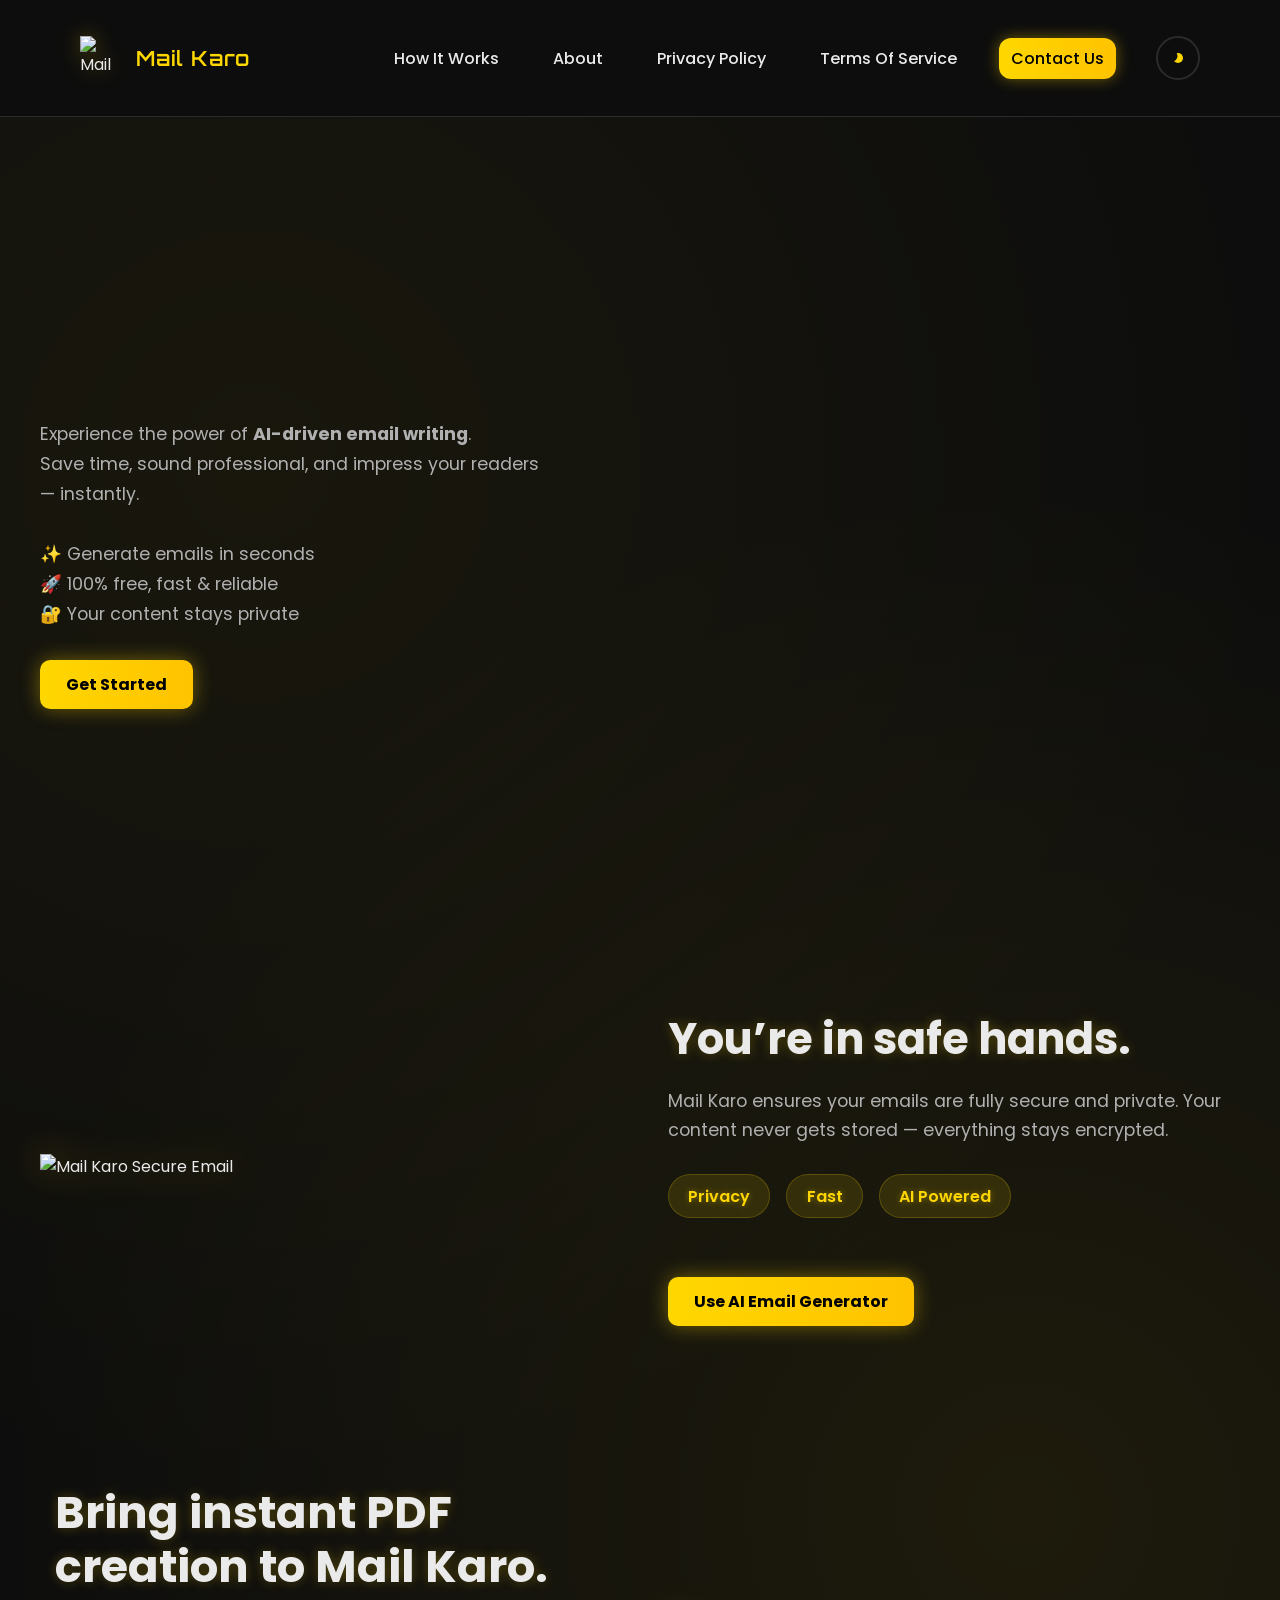
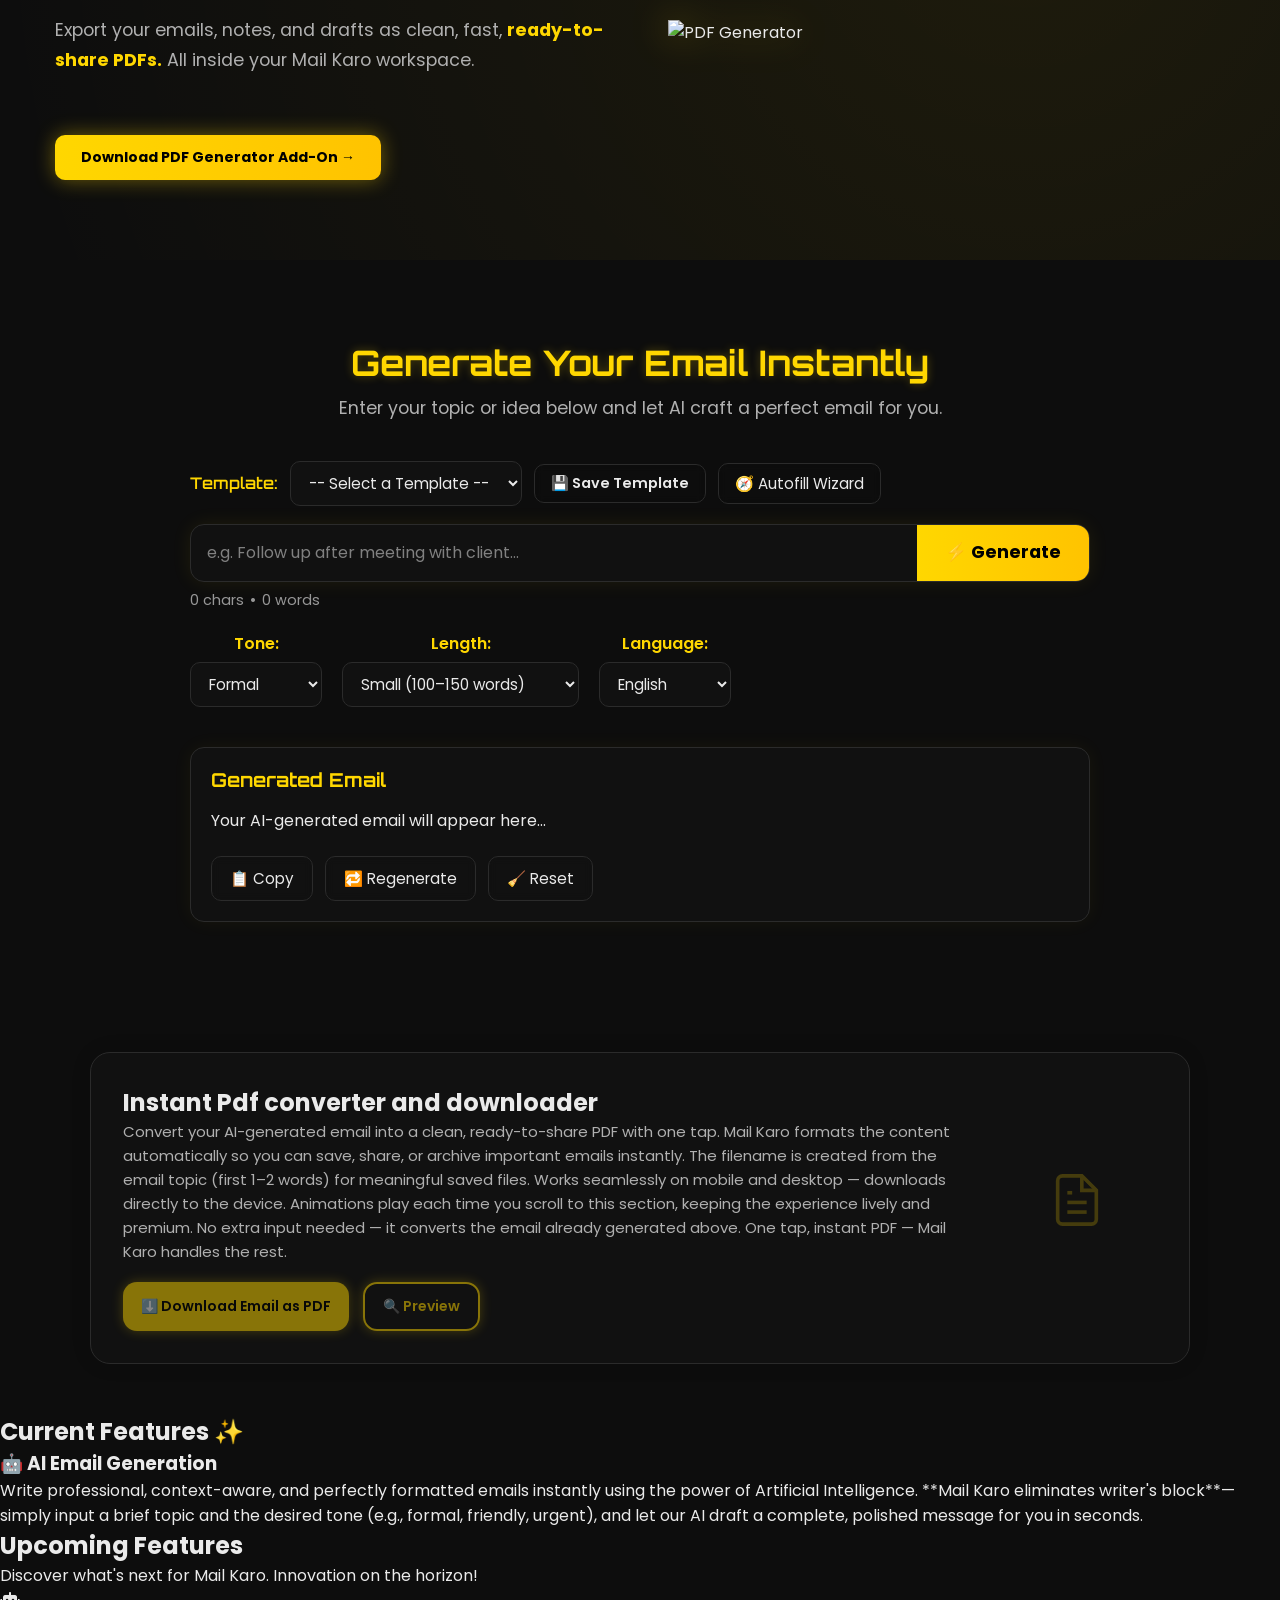
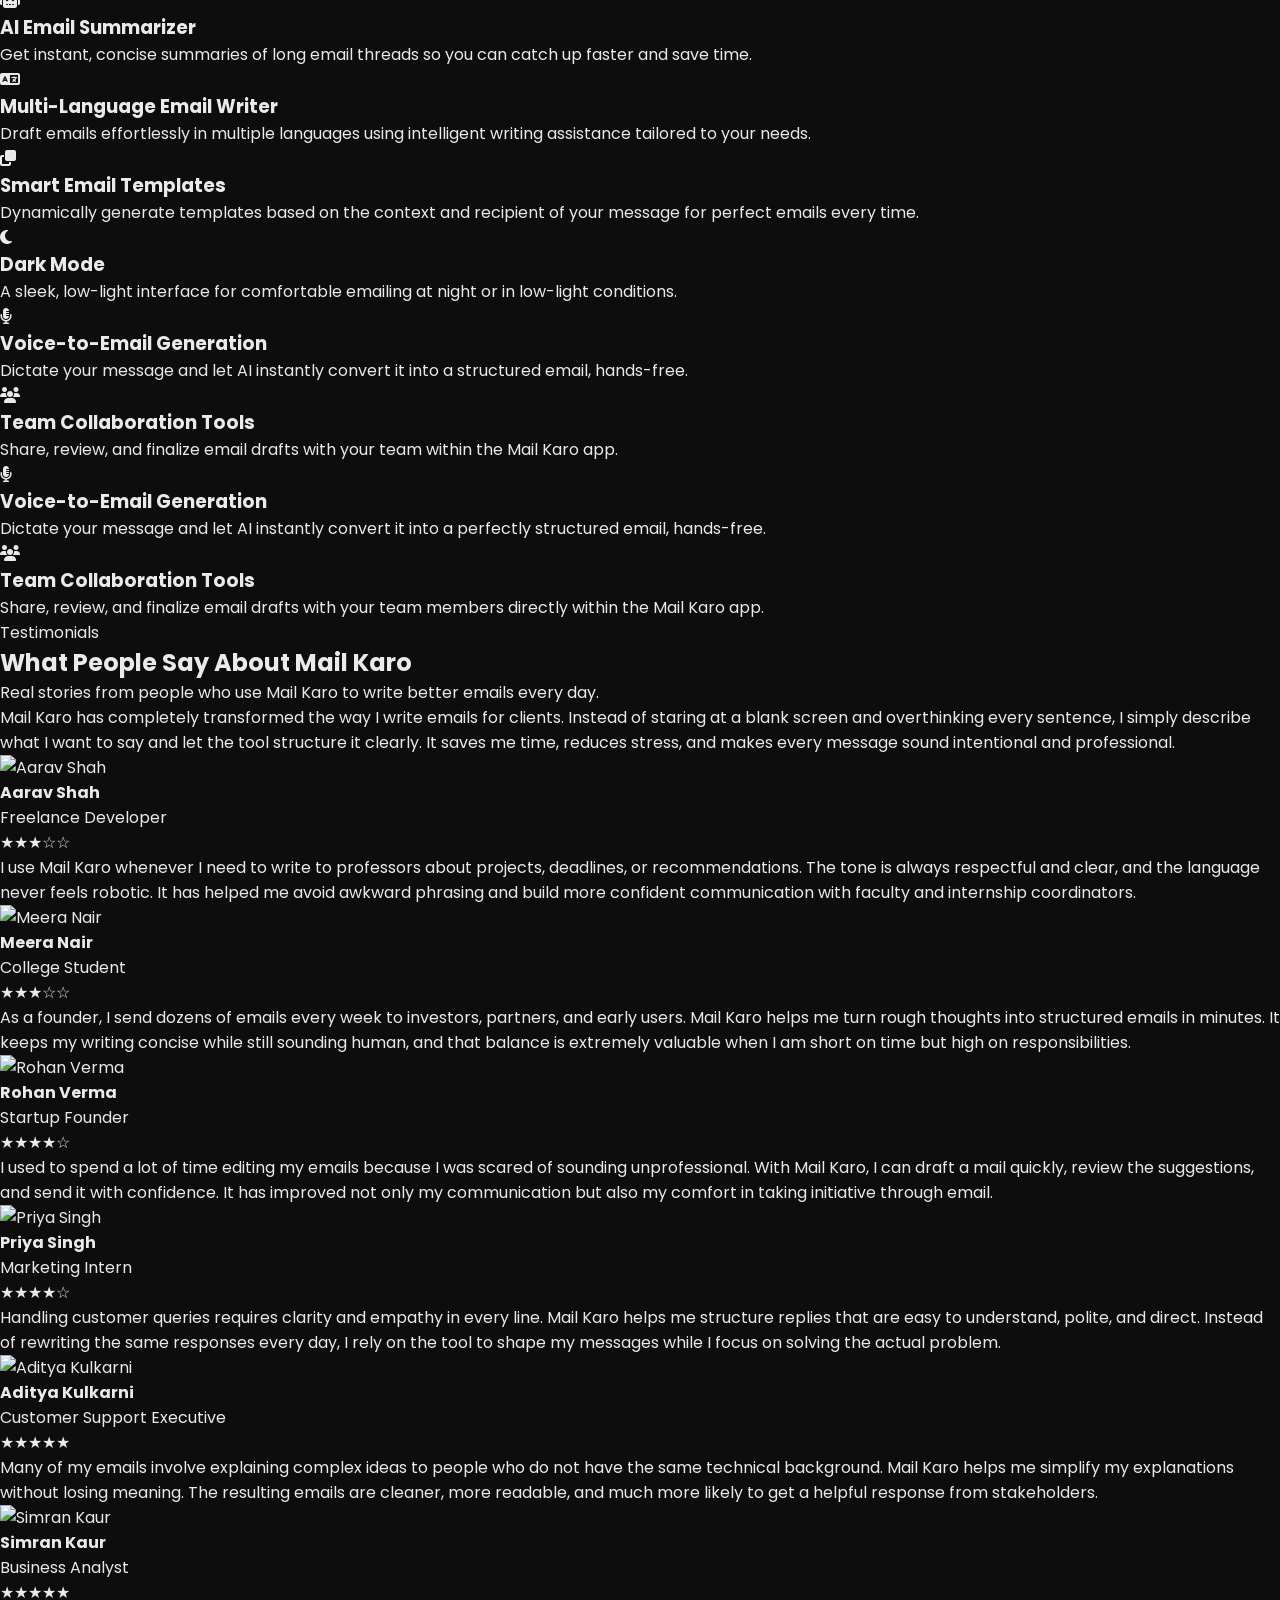
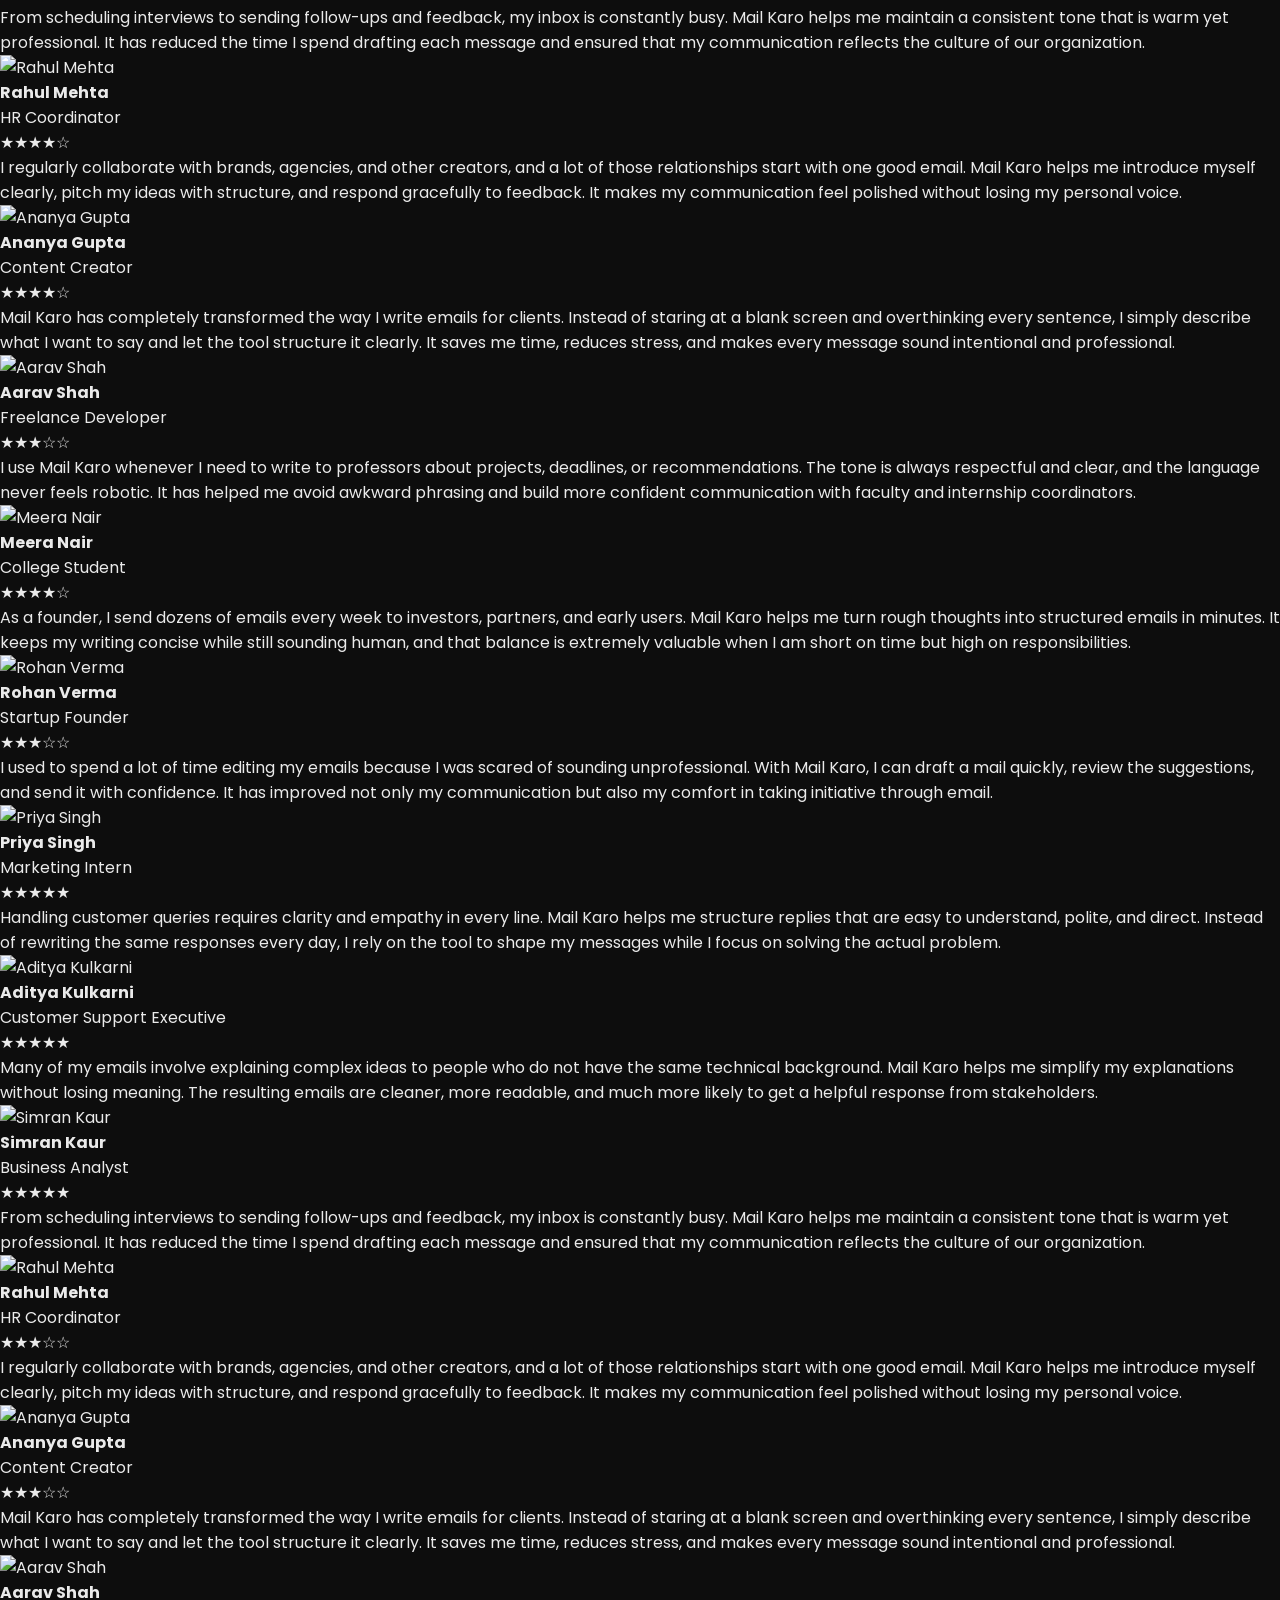
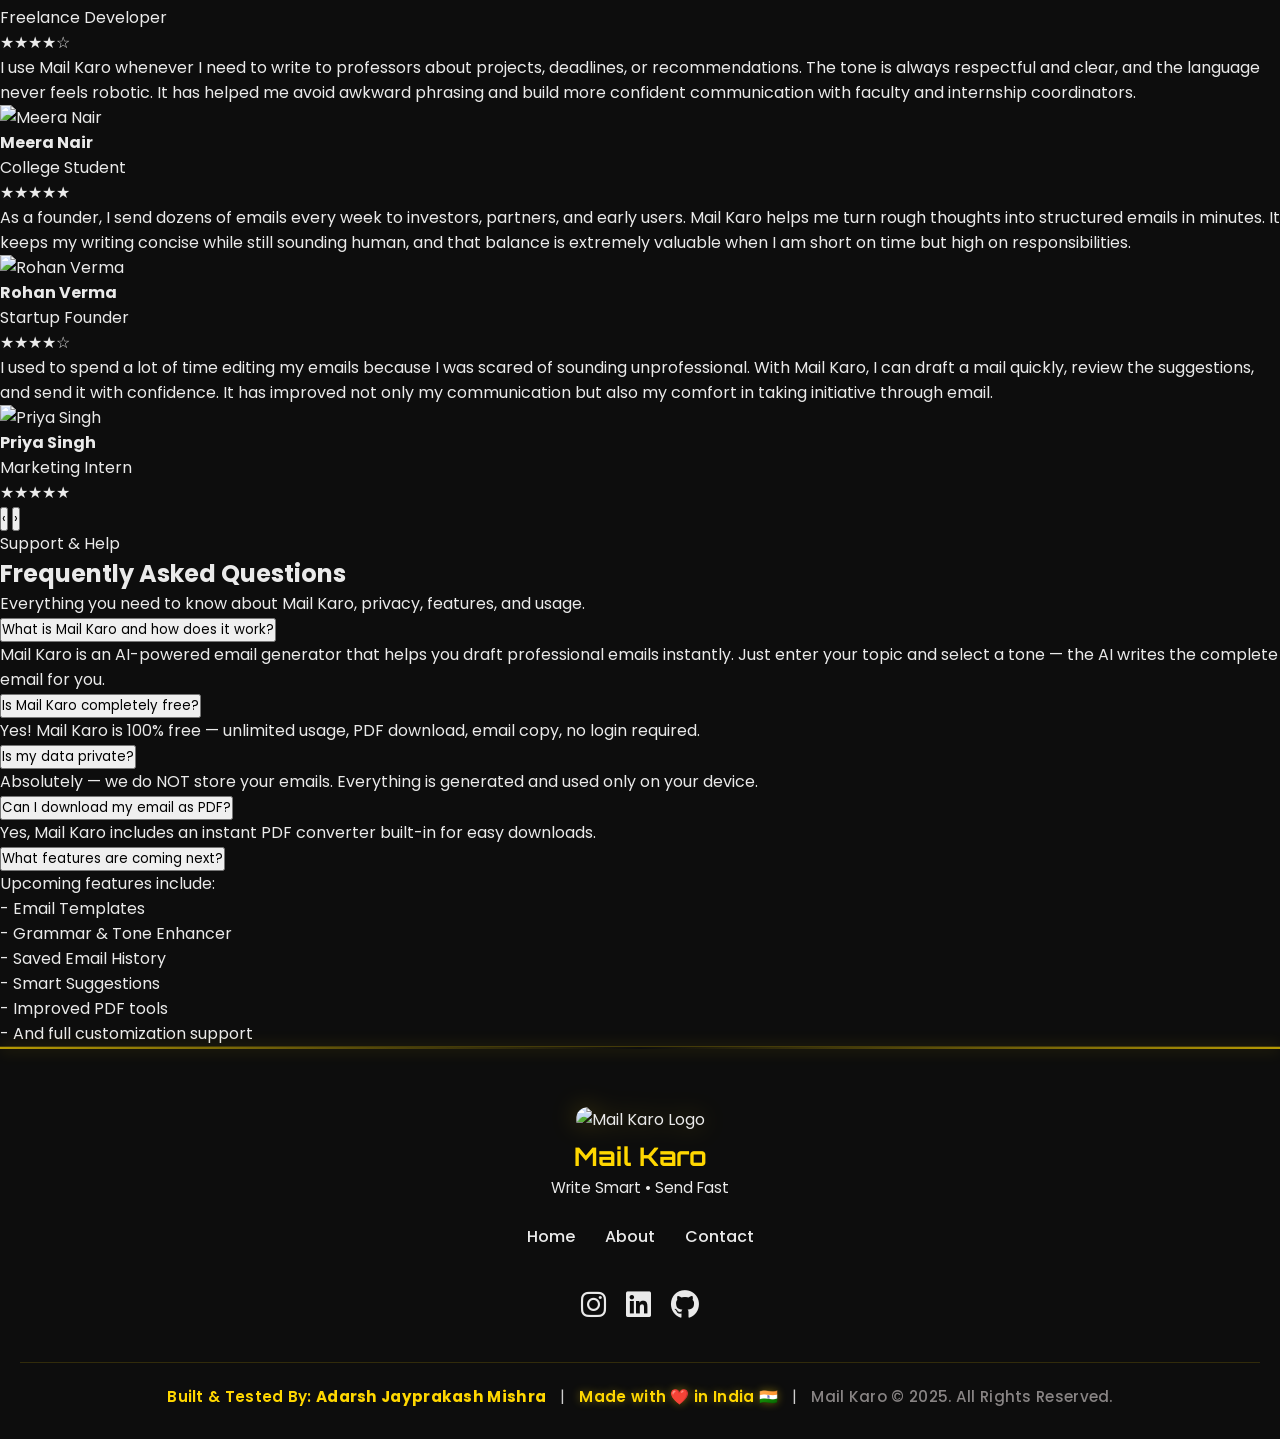
==== commit a46c955a: "Add: Navbar" ====
--- a/index.html
+++ b/index.html
@@ -149,9 +149,10 @@
 
       <nav class="nav-links" id="nav-links">
         <ul>
-          <li><a class="nav-item" href="#home">Home</a></li>
           <li><a class="nav-item" href="#how">How It Works</a></li>
           <li><a class="nav-item" href="#about">About</a></li>
+          <li><a class="nav-item" href="All-pages-html/pivacyPolicy.html">Privacy Policy</a></li>
+          <li><a class="nav-item" href="All-pages-html/terms-of-service.html">Terms Of Service</a></li>
           <li><a class="nav-item cta" href="contactUs.html">Contact Us</a></li>
         </ul>
       </nav>
--- a/Homepage CSS/navbar.css
+++ b/Homepage CSS/navbar.css
@@ -20,13 +20,16 @@
 
 /* === LIGHT MODE VARIABLES === */
 [data-theme="light"] {
-  --bg: #FFFFFF;         /* Full white light mode */
+  --bg: #FFFFFF;
+  /* Full white light mode */
   --panel: #F6F6F6;
 
-  --text: #000000;       /* Pure black text for clarity */
+  --text: #000000;
+  /* Pure black text for clarity */
   --text-muted: #555555;
 
-  --accent: #D4AF37;     /* Softer gold */
+  --accent: #D4AF37;
+  /* Softer gold */
   --accent-hover: #B8941F;
 
   --border: #E0E0E0;
@@ -83,12 +86,15 @@
 .logo {
   width: 44px;
   height: 44px;
+  flex-shrink: 0;
+  object-fit: contain;
   filter: drop-shadow(0 0 10px rgba(255, 215, 0, 0.3));
   transition: var(--transition);
 }
 
 [data-theme="light"] .logo {
-  filter: drop-shadow(0 0 5px rgba(212, 175, 55, 0.2)); /* Light mode subtle glow */
+  filter: drop-shadow(0 0 5px rgba(212, 175, 55, 0.2));
+  /* Light mode subtle glow */
 }
 
 .logo:hover {
@@ -133,61 +139,66 @@
 }
 
 /* Sun and Moon Icon Styles */
-.sun-and-moon > :is(.moon, .sun, .sun-beams) {
+.sun-and-moon> :is(.moon, .sun, .sun-beams) {
   transform-origin: center;
 }
 
-.sun-and-moon > :is(.moon, .sun) {
+.sun-and-moon> :is(.moon, .sun) {
   fill: var(--accent);
 }
 
-.theme-toggle:hover .sun-and-moon > :is(.moon, .sun) {
+.theme-toggle:hover .sun-and-moon> :is(.moon, .sun) {
   fill: var(--accent-hover);
 }
 
-.sun-and-moon > .sun-beams {
+.sun-and-moon>.sun-beams {
   stroke: var(--accent);
   stroke-width: 2px;
   transition: transform 0.5s ease, opacity 0.5s ease;
 }
 
-.theme-toggle:hover .sun-and-moon > .sun-beams {
+.theme-toggle:hover .sun-and-moon>.sun-beams {
   stroke: var(--accent-hover);
 }
 
-.sun-and-moon > .sun {
+.sun-and-moon>.sun {
   transition: transform 0.5s ease, opacity 0.3s ease;
 }
 
-[data-theme="dark"] .sun-and-moon > .sun {
+[data-theme="dark"] .sun-and-moon>.sun {
   transform: scale(1.75);
   opacity: 0;
 }
 
-[data-theme="dark"] .sun-and-moon > .sun-beams {
+[data-theme="dark"] .sun-and-moon>.sun-beams {
   opacity: 0;
   transform: rotateZ(-25deg);
 }
 
-.sun-and-moon > .moon {
+.sun-and-moon>.moon {
   opacity: 0;
   transition: opacity 0.3s ease;
 }
 
-[data-theme="dark"] .sun-and-moon > .moon {
+[data-theme="dark"] .sun-and-moon>.moon {
   opacity: 1;
 }
 
-#moon-mask > circle {
+#moon-mask>circle {
   transform: translateX(0);
   transition: transform 0.25s ease;
 }
 
-[data-theme="dark"] #moon-mask > circle {
+[data-theme="dark"] #moon-mask>circle {
   transform: translateX(-10px);
 }
 
-/* Nav Links */
+/* Nav Links Container */
+.nav-links {
+  margin-left: auto;
+}
+
+/* Nav Links List */
 .nav-links ul {
   list-style: none;
   display: flex;
@@ -249,33 +260,67 @@
 }
 
 /* Mobile Menu */
+
+/* =========================================
+   NAVBAR LAYOUT FIX (Prevents button dropping)
+   ========================================= */
+
 @media (max-width: 850px) {
   .nav-container {
-    padding: 15px 20px;
-    flex-wrap: wrap;
+    padding: 15px 15px;
+    flex-wrap: nowrap;
+    /* Keep everything on one line */
+    gap: 10px;
   }
 
   .logo-area {
     order: 1;
-    flex: 1;
+    flex: 0 1 auto;
+    min-width: 0;
+    overflow: hidden;
+  }
+
+  .logo {
+    width: 44px !important;
+    height: 44px !important;
+    min-width: 44px;
+    /* Forces browser to NEVER go below 44px */
+    min-height: 44px;
+    flex-shrink: 0;
+  }
+
+  .brand-name {
+    white-space: nowrap;
+    overflow: hidden;
+    text-overflow: ellipsis;
+    /* Adds "..." if screen is too small */
+  }
+
+  .menu-btn,
+  .theme-toggle {
+    flex-shrink: 0;
+    order: 3;
+    /* Menu is last */
+  }
+
+  .theme-toggle {
+    order: 2;
+    /* Theme toggle before menu */
+    margin-left: 0;
+    margin-right: 5px;
+    width: 40px;
+    height: 40px;
   }
 
   .menu-btn {
     display: flex;
-    order: 3;
-  }
-
-  .theme-toggle {
-    order: 2;
-    margin-left: auto;
-    margin-right: 10px;
-    width: 40px;
-    height: 40px;
-  }
-
+  }
+
+  /* Dropdown Menu */
   .nav-links {
     display: none;
     position: absolute;
+    margin-left: 0;
     top: 70px;
     left: 50%;
     transform: translateX(-50%);
@@ -321,6 +366,7 @@
     opacity: 0;
     transform: translateY(-10px);
   }
+
   to {
     opacity: 1;
     transform: translateY(0);
@@ -333,12 +379,64 @@
     max-height: 0;
     overflow: hidden;
     opacity: 0;
-    display: block; /* Important: smooth animation ke lie display ko block rakho */
+    display: block;
+    /* Important: smooth animation ke lie display ko block rakho */
     transition: max-height 0.35s ease, opacity 0.3s ease;
   }
 
   .nav-links.active {
-    max-height: 500px; /* Enough height to open fully */
+    max-height: 500px;
+    /* Enough height to open fully */
     opacity: 1;
   }
 }
+
+/* Specific Fix for very small screens (< 380px) */
+@media (max-width: 380px) {
+  .brand-name {
+    font-size: 1rem !important;
+  }
+
+  .nav-container {
+    padding: 10px 5px !important;
+  }
+}
+
+/* =========================================
+   ✨ MODERN NAVBAR HOVER EFFECTS (Mail Karo)
+   ========================================= */
+
+.nav-item {
+  position: relative;
+  display: inline-block;
+  padding: 8px 12px;
+  transition: color 0.25s ease, transform 0.25s ease;
+}
+
+/* Text color fade + slight scale */
+.nav-item:hover {
+  color: var(--accent);
+  transform: translateY(-2px);
+}
+
+/* Underline slide animation */
+.nav-item::after {
+  content: "";
+  position: absolute;
+  bottom: -4px;
+  left: 0;
+  width: 0%;
+  height: 2px;
+  background: var(--accent);
+  transition: width 0.25s ease;
+  border-radius: 4px;
+}
+
+.nav-item:hover::after {
+  width: 100%;
+}
+
+/* Soft glow on hover */
+.nav-item:hover {
+  text-shadow: 0 0 8px rgba(255, 215, 0, 0.5);
+}
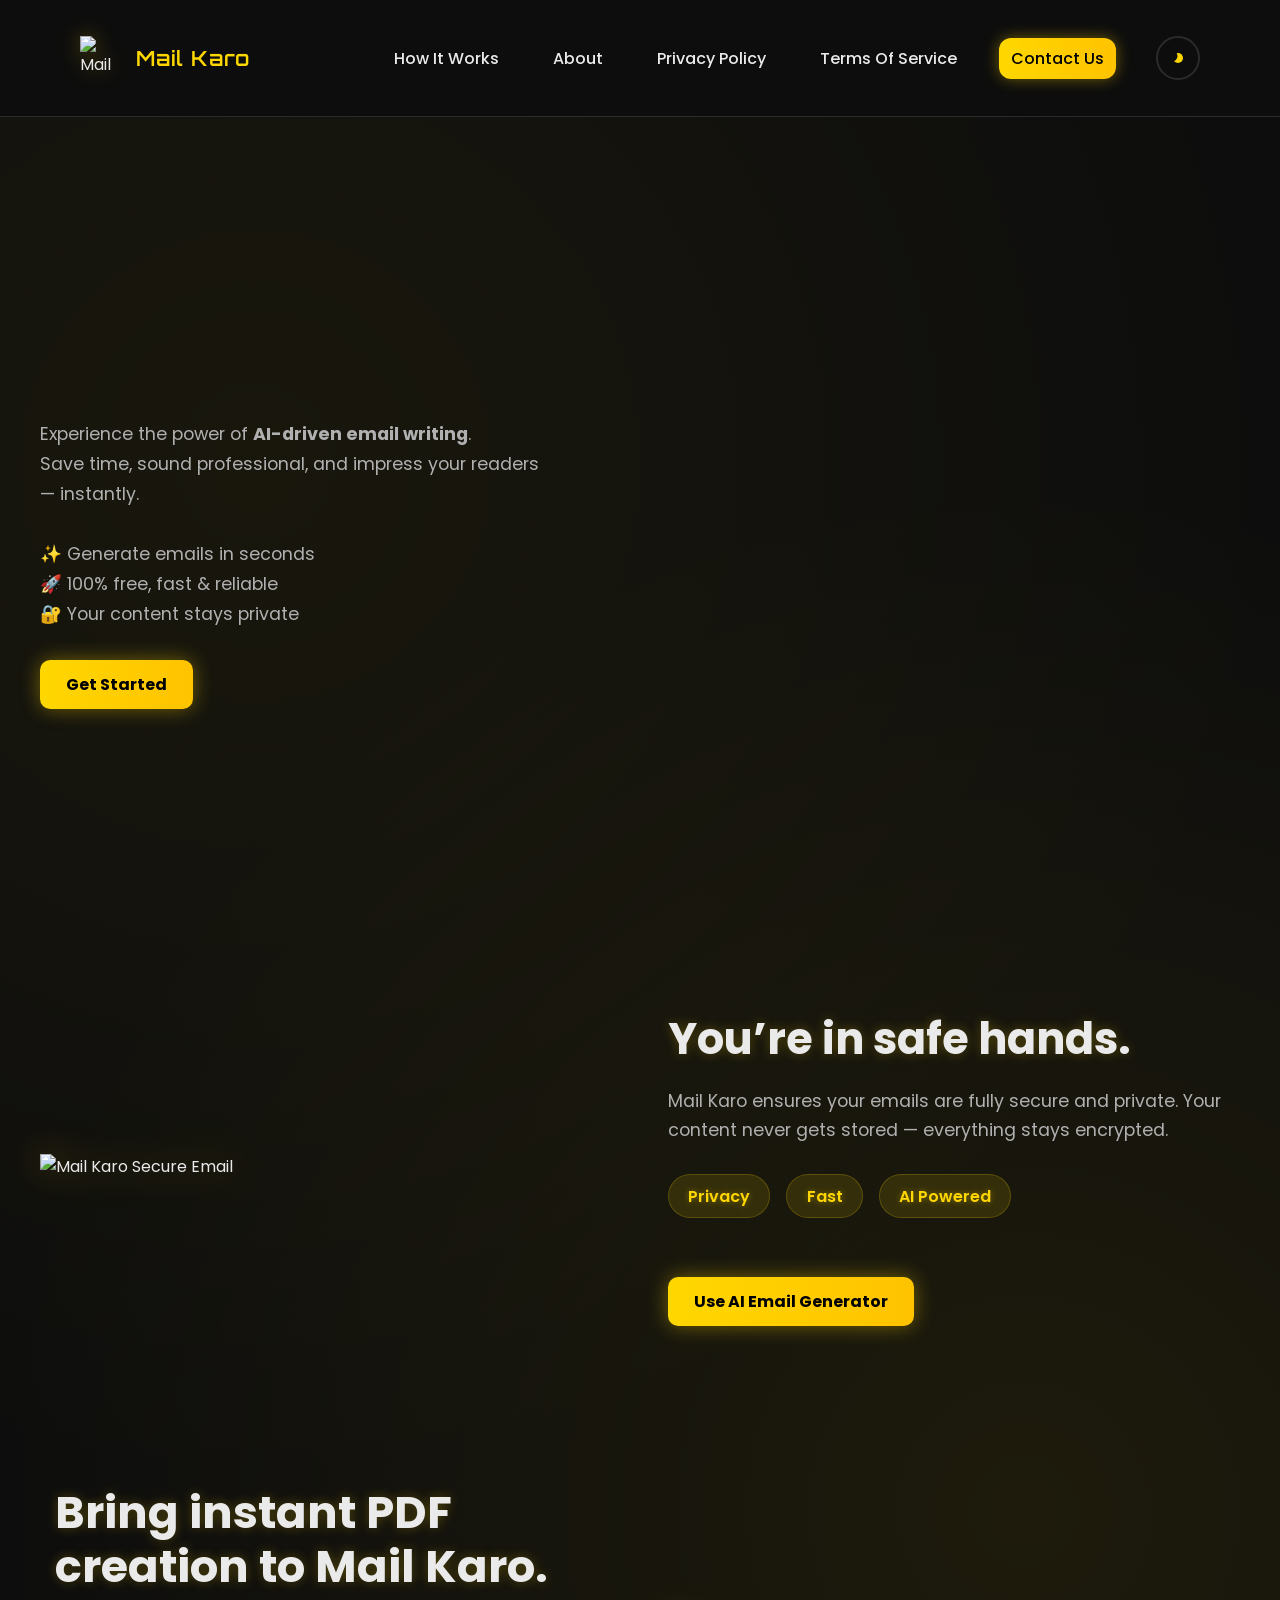
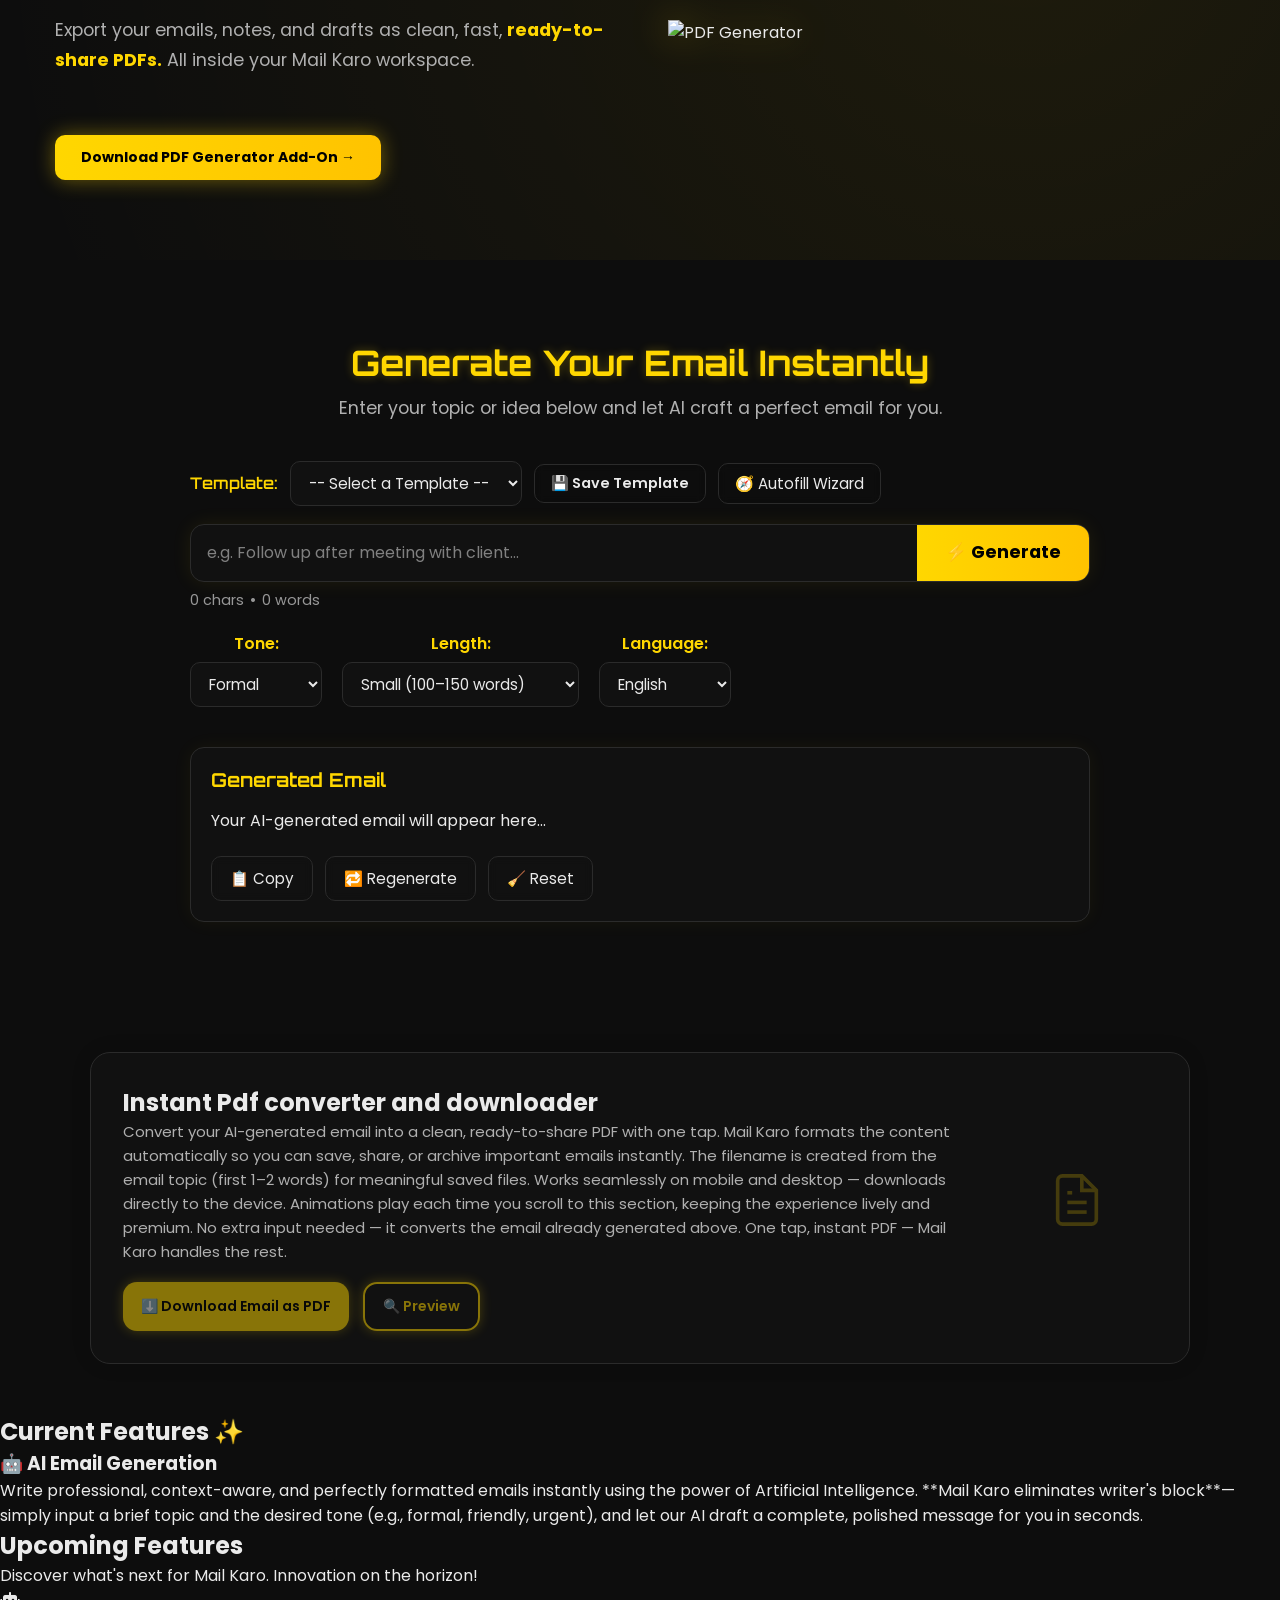
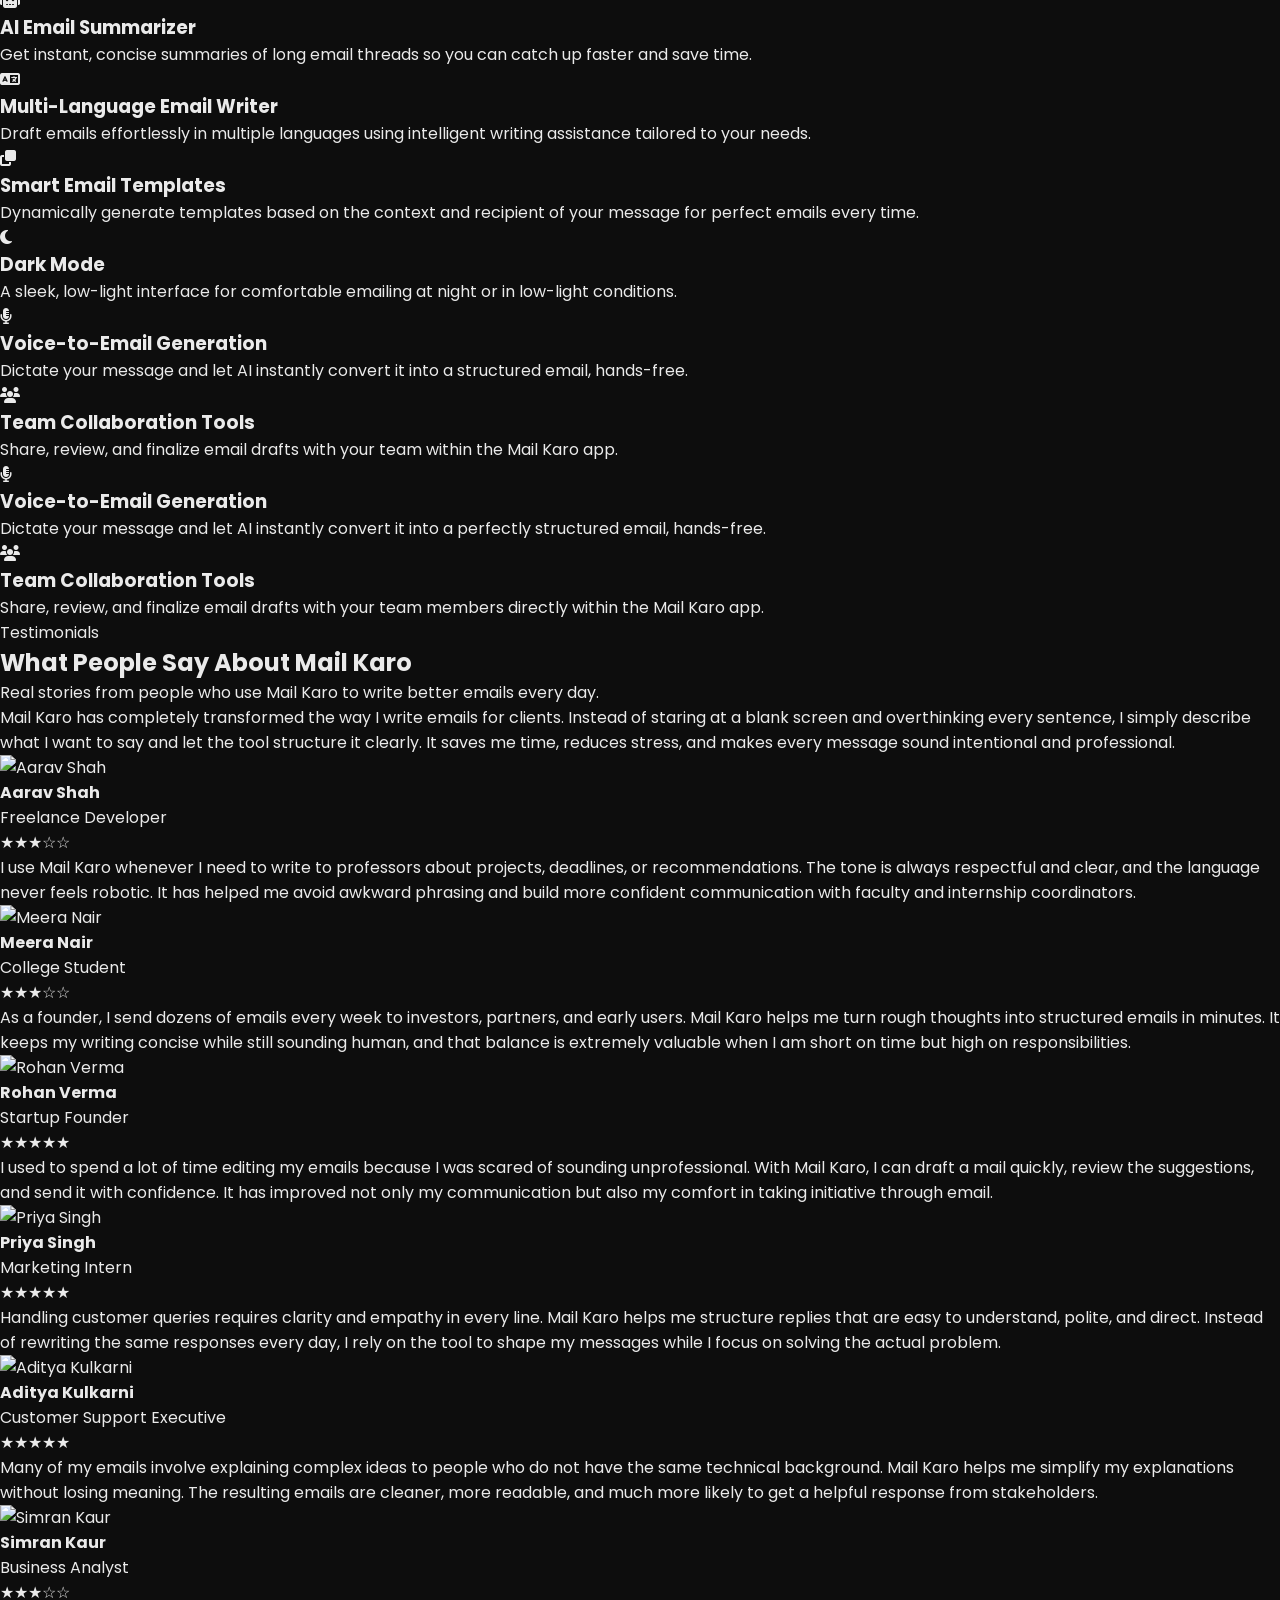
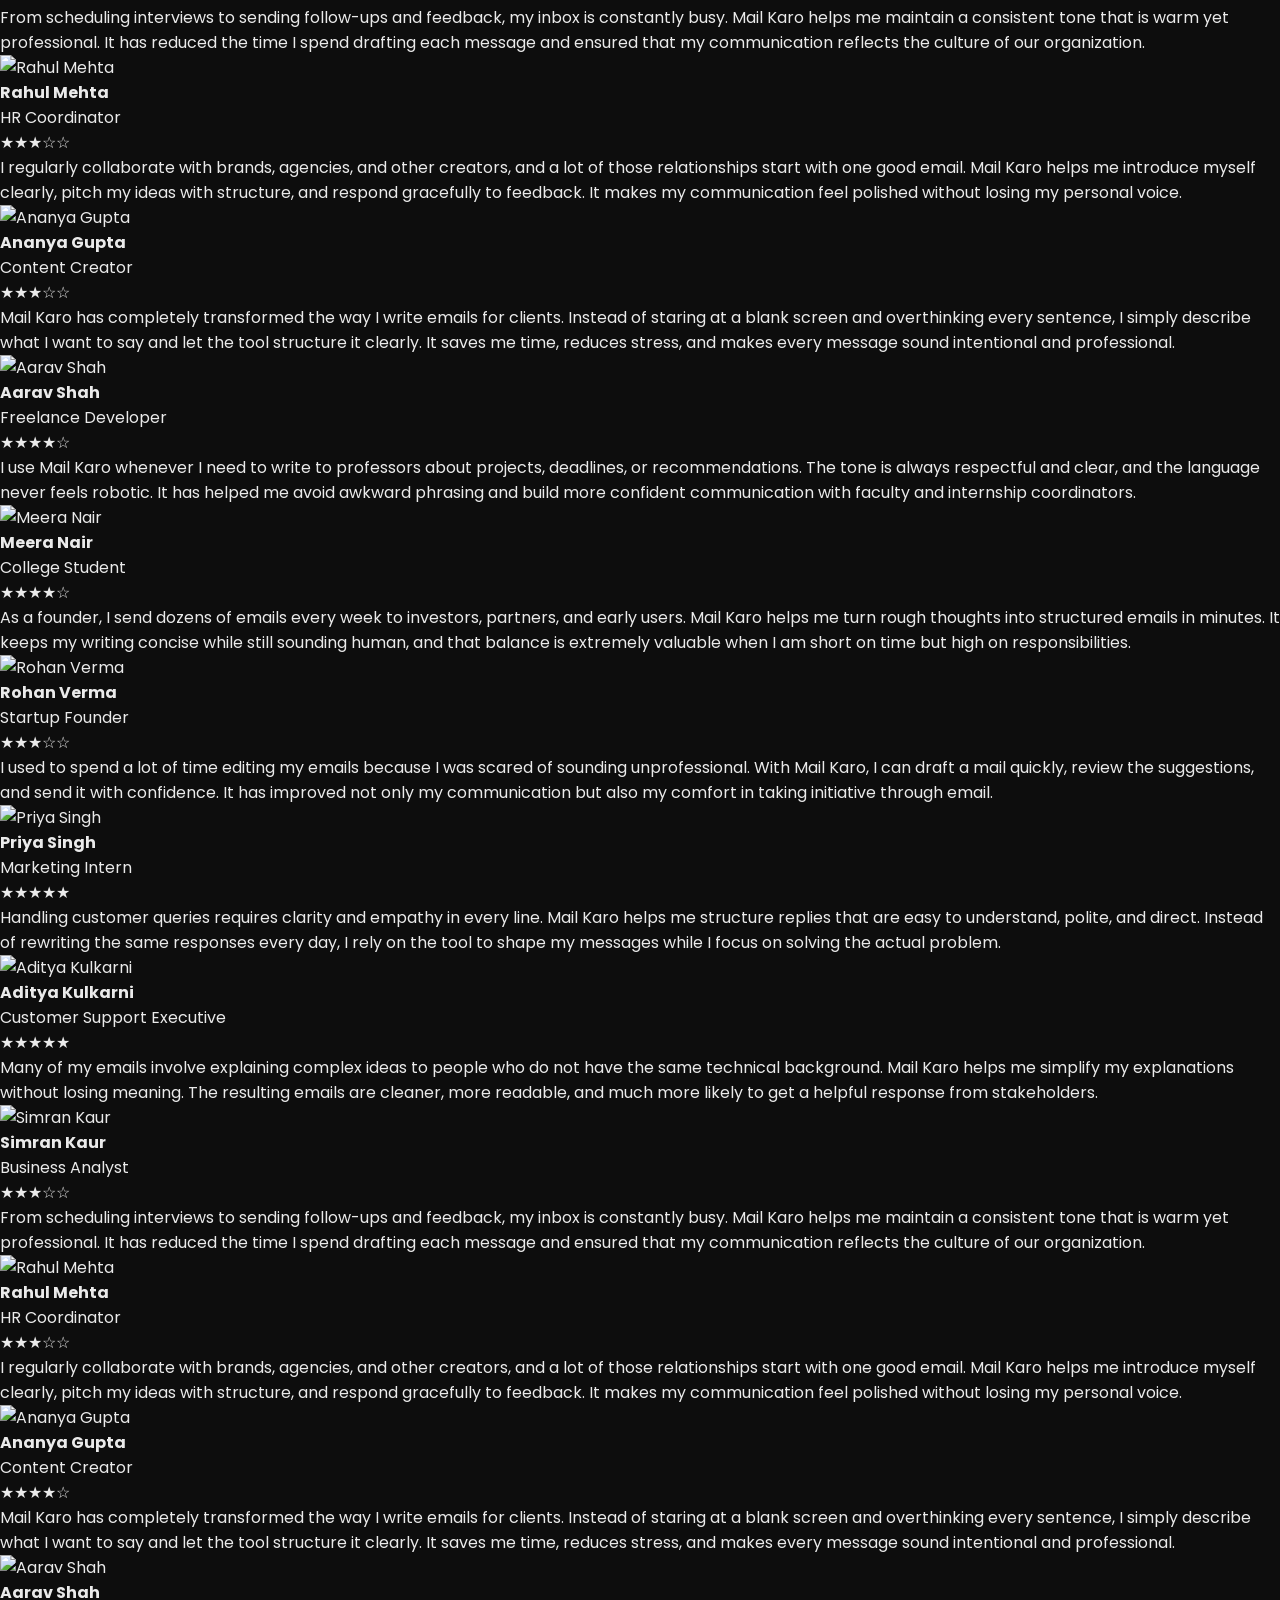
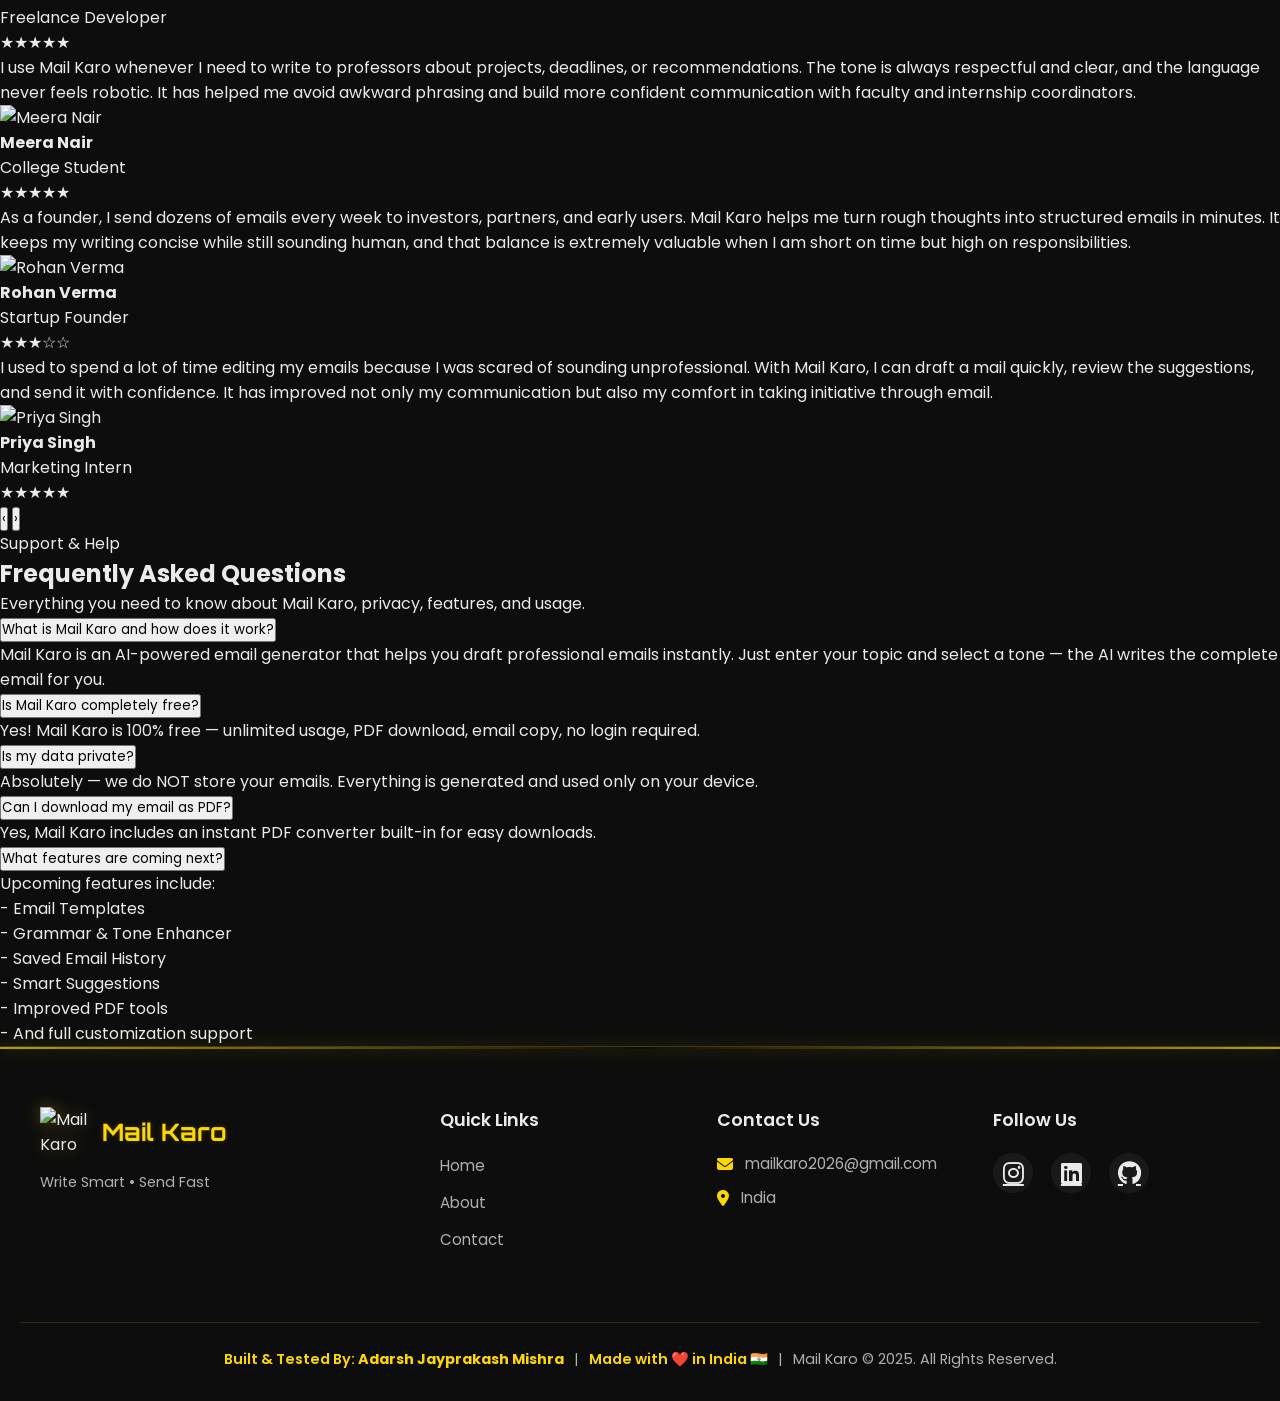
==== commit 1620bd97: "fix(ui): redesign footer layout to match sample with full desktop and mobile responsiveness (#68) (#" ====
--- a/index.html
+++ b/index.html
@@ -670,28 +670,54 @@
   <!-- ✅ Footer Section Start -->
   <footer class="footer">
     <div class="footer-container">
-      <div class="footer-logo">
-        <img src="All Images/Logo.png" alt="Mail Karo Logo">
-        <h2>Mail Karo</h2>
+      <!-- Section 1: Brand & Tagline -->
+      <div class="footer-brand">
+        <div class="brand-header">
+          <img src="All Images/Logo.png" alt="Mail Karo Logo">
+          <h2>Mail Karo</h2>
+        </div>
         <p class="tagline">Write Smart • Send Fast</p>
       </div>
 
-      <div class="footer-links">
-        <a href="#home">Home</a>
-        <a href="#about">About</a>
-        <a href="contactUs.html">Contact</a>
-      </div>
-
-      <div class="social-icons">
-        <a href="https://www.instagram.com/ltx_adarsh18" target="_blank" aria-label="Instagram">
-          <i class="fa-brands fa-instagram"></i>
-        </a>
-        <a href="https://www.linkedin.com/company/mail-karo/" target="_blank" aria-label="LinkedIn">
-          <i class="fa-brands fa-linkedin"></i>
-        </a>
-        <a href="https://github.com/Code-By-Adarsh/Mail-Karo" target="_blank" aria-label="GitHub">
-          <i class="fa-brands fa-github"></i>
-        </a>
+      <!-- Section 2: Quick Links -->
+      <div class="footer-column">
+        <h3>Quick Links</h3>
+        <ul class="footer-links-list">
+          <li><a href="#home">Home</a></li>
+          <li><a href="#about">About</a></li>
+          <li><a href="contactUs.html">Contact</a></li>
+        </ul>
+      </div>
+
+      <!-- Section 3: Contact Info -->
+      <div class="footer-column">
+        <h3>Contact Us</h3>
+        <ul class="contact-info-list">
+          <li>
+            <i class="fa-solid fa-envelope"></i>
+            <a href="mailto:mailkaro2026@gmail.com">mailkaro2026@gmail.com</a>
+          </li>
+          <li>
+            <i class="fa-solid fa-location-dot"></i>
+            <span>India</span>
+          </li>
+        </ul>
+      </div>
+
+      <!-- Section 4: Social Media -->
+      <div class="footer-column social-column">
+        <h3>Follow Us</h3>
+        <div class="social-icons">
+          <a href="https://www.instagram.com/ltx_adarsh18" target="_blank" aria-label="Instagram">
+            <i class="fa-brands fa-instagram"></i>
+          </a>
+          <a href="https://www.linkedin.com/company/mail-karo/" target="_blank" aria-label="LinkedIn">
+            <i class="fa-brands fa-linkedin"></i>
+          </a>
+          <a href="https://github.com/Code-By-Adarsh/Mail-Karo" target="_blank" aria-label="GitHub">
+            <i class="fa-brands fa-github"></i>
+          </a>
+        </div>
       </div>
     </div>
 
--- a/Homepage CSS/footer.css
+++ b/Homepage CSS/footer.css
@@ -1,7 +1,7 @@
 /* footer.css */
 
 .footer {
-  background: var(--bg-dark);
+  background: var(--bg);
   border-top: 1px solid rgba(255, 215, 0, 0.2);
   padding: 60px 20px 30px;
   color: var(--text);
@@ -20,135 +20,299 @@
   left: 0;
   width: 100%;
   height: 2px;
-  background: linear-gradient(90deg, rgba(255,215,0,0.7), transparent, rgba(255,215,0,0.7));
-  box-shadow: 0 0 15px rgba(255,215,0,0.4);
-}
-
+  background: linear-gradient(90deg, rgba(255, 215, 0, 0.7), transparent, rgba(255, 215, 0, 0.7));
+  box-shadow: 0 0 15px rgba(255, 215, 0, 0.4);
+}
+
+/* Main Footer Grid Layout */
 .footer-container {
-  max-width: 1000px;
-  margin: auto;
+  max-width: 1200px;
+  margin: 0 auto;
+  display: grid;
+  grid-template-columns: 1.5fr 1fr 1fr 1fr;
+  gap: 30px;
+  align-items: start;
+  text-align: left;
+  padding-bottom: 20px;
+}
+
+/* Brand Section */
+.footer-brand {
   display: flex;
   flex-direction: column;
+  gap: 15px;
+}
+
+.brand-header {
+  display: flex;
   align-items: center;
-  gap: 25px;
-}
-
-.footer-logo img {
-  width: 60px;
-  height: 60px;
-  border-radius: 12px;
-  filter: drop-shadow(0 0 12px rgba(255,215,0,0.3));
-}
-
-.footer-logo h2 {
-  color: var(--accent);
+  gap: 12px;
+}
+
+.footer-brand img {
+  width: 50px;
+  height: 50px;
+  object-fit: contain;
+  filter: drop-shadow(0 0 8px rgba(255, 215, 0, 0.3));
+}
+
+.footer-brand h2 {
   font-family: 'Orbitron', sans-serif;
-  font-size: 1.6rem;
-  margin-top: 8px;
-}
-
-.footer-logo .tagline {
+  font-size: 1.5rem;
+  color: var(--accent);
+  margin: 0;
+  font-weight: 700;
+  text-shadow: 0 0 5px rgba(255, 215, 0, 0.2);
+}
+
+.tagline {
+  color: var(--text-muted);
+  font-size: 0.9rem;
+  margin: 0;
+  line-height: 1.5;
+}
+
+/* Column Headers */
+.footer-column h3 {
+  font-size: 1.1rem;
+  color: var(--text);
+  margin-bottom: 20px;
+  font-weight: 600;
+  position: relative;
+  display: inline-block;
+}
+
+/* Lists (Common) */
+.footer-links-list,
+.contact-info-list {
+  list-style: none;
+  padding: 0;
+  margin: 0;
+  display: flex;
+  flex-direction: column;
+  gap: 12px;
+}
+
+/* Links Styling */
+.footer-links-list a {
+  color: var(--text-muted);
+  text-decoration: none;
   font-size: 0.95rem;
-  color: var(--muted);
-  margin-top: 4px;
-}
-
-.footer-links {
-  display: flex;
-  gap: 30px;
+  transition: all 0.3s ease;
+  position: relative;
+}
+
+.footer-links-list a:hover {
+  color: var(--accent);
+  padding-left: 5px;
+  text-shadow: 0 0 8px rgba(255, 215, 0, 0.4);
+}
+
+/* Contact Info Styling */
+.contact-info-list li {
+  color: var(--text-muted);
+  font-size: 0.95rem;
+  display: flex;
+  align-items: flex-start;
+  gap: 12px;
+  line-height: 1.5;
+}
+
+.contact-info-list i {
+  color: var(--accent);
+  font-size: 1rem;
+  margin-top: 3px;
+  /* Align icon with text top */
+}
+
+.contact-info-list a {
+  color: var(--text-muted);
+  text-decoration: none;
+  transition: color 0.3s;
+}
+
+.contact-info-list a:hover {
+  color: var(--accent);
+}
+
+/* Social Icons Section */
+.social-column h3 {
+  margin-bottom: 20px;
+}
+
+.social-icons {
+  display: flex;
+  gap: 18px;
   flex-wrap: wrap;
-}
-
-.footer-links a {
-  text-decoration: none;
-  color: var(--text);
-  transition: 0.3s;
-  font-weight: 500;
-}
-
-.footer-links a:hover {
-  color: var(--accent);
-  text-shadow: 0 0 8px rgba(255,215,0,0.5);
-}
-
-[data-theme="light"] .footer-links a:hover {
-  text-shadow: 0 0 6px rgba(212, 175, 55, 0.4);
-}
-
-/* Social Icons */
-.social-icons {
-  display: flex;
-  gap: 20px;
-  justify-content: center;
-  margin-top: 10px;
 }
 
 .social-icons a {
   color: var(--text);
-  font-size: 1.8rem;
-  transition: 0.3s;
+  font-size: 1.5rem;
+  transition: transform 0.3s, color 0.3s;
+  display: flex;
+  align-items: center;
+  justify-content: center;
+  width: 40px;
+  height: 40px;
+  border-radius: 50%;
+  background: rgba(255, 255, 255, 0.05);
+  /* Subtle bg for icons */
 }
 
 .social-icons a:hover {
   color: var(--accent);
-  transform: translateY(-4px) scale(1.1);
-  text-shadow: 0 0 12px rgba(255, 215, 0, 0.7);
-}
-
-[data-theme="light"] .social-icons a:hover {
-  text-shadow: 0 0 10px rgba(212, 175, 55, 0.5);
-}
-
-
-/* Footer Bottom (Premium Professional Design) */
+  background: rgba(255, 215, 0, 0.1);
+  transform: translateY(-4px);
+  box-shadow: 0 4px 12px rgba(255, 215, 0, 0.2);
+}
+
+/* Footer Bottom (Copyright) */
 .footer-bottom {
-  margin-top: 35px;
+  margin-top: 50px;
   border-top: 1px solid rgba(255, 215, 0, 0.15);
-  padding-top: 22px;
+  padding-top: 25px;
   text-align: center;
 }
 
 .footer-info {
-  font-size: 0.95rem;
-  color: #CFCFCF;
+  font-size: 0.9rem;
+  color: var(--text-muted);
   display: flex;
   justify-content: center;
   align-items: center;
-  gap: 14px;
+  gap: 10px;
   flex-wrap: wrap;
   line-height: 1.6;
-  letter-spacing: 0.3px;
-}
-
-/* Founder Highlight */
-.footer-info .founder {
-  color: #FFD700;
+}
+
+.footer-info .founder,
+.footer-info .made-in-india {
+  color: var(--accent);
   font-weight: 600;
 }
 
-/* "Made with ❤️ in India 🇮🇳" Highlight */
-.footer-info .made-in-india {
-  color: #FFD700;
-  font-weight: 600;
-  text-shadow: 0 0 8px rgba(255, 215, 0, 0.4);
-}
-
-/* Normal copyright text */
-.footer-info .copyright {
-  color: #888484;
-  font-weight: 500;
-}
-
-/* Responsive Footer Line */
-@media (max-width: 600px) {
+/* ================= RESPONSIVE ================= */
+
+/* Tablet (max 1024px) */
+@media (max-width: 1024px) {
+  .footer-container {
+    gap: 20px;
+    padding-left: 20px;
+    padding-right: 20px;
+  }
+}
+
+/* Tablet Portrait / Small Laptop (max 768px) */
+@media (max-width: 768px) {
+  .footer-container {
+    grid-template-columns: 1fr 1fr;
+    /* 2 Column layout */
+    gap: 40px 20px;
+  }
+
+  .footer-brand {
+    grid-column: 1 / -1;
+    /* Brand takes full width */
+    align-items: center;
+    text-align: center;
+  }
+
+  .brand-header {
+    justify-content: center;
+  }
+
+  /* Center alignment for tablets structurally if preferred, 
+     but keeping cols left aligned looks neater. */
+  /* Center alignment for tablets structurally if preferred, 
+     but keeping cols left aligned looks neater. */
+}
+
+/* Mobile (max 480px) */
+@media (max-width: 480px) {
+  .footer {
+    padding: 40px 25px 30px;
+    /* Slightly more side padding for breathing room */
+    text-align: left;
+  }
+
+  .footer-container {
+    display: flex;
+    flex-direction: column;
+    gap: 40px;
+    /* Increased gap for better separation like reference */
+    text-align: left;
+    align-items: flex-start;
+  }
+
+  /* Brand Section - Left Align */
+  .footer-brand {
+    align-items: flex-start;
+    text-align: left;
+  }
+
+  .brand-header {
+    justify-content: flex-start;
+  }
+
+  .footer-brand h2 {
+    font-size: 1.6rem;
+  }
+
+  .tagline {
+    max-width: 90%;
+    /* Prevent too wide text on small screens */
+  }
+
+  /* Lists - Left Align */
+  .footer-links-list,
+  .contact-info-list {
+    align-items: flex-start;
+    width: 100%;
+  }
+
+  .footer-links-list a:hover {
+    padding-left: 5px;
+    /* Restore hover shift since we are left aligned now */
+  }
+
+  /* Social Icons - Left Align */
+  .social-icons {
+    justify-content: flex-start;
+    width: 100%;
+  }
+
+  .footer-column {
+    width: 100%;
+    display: flex;
+    flex-direction: column;
+    align-items: flex-start;
+  }
+
+  .footer-column h3 {
+    margin-bottom: 15px;
+    font-size: 1.2rem;
+    /* Slightly larger headings for mobile legibility */
+  }
+
+  /* Footer Bottom - Keep centered or left? 
+     Reference usually has bottom copyright centered, but user said "exactly like this" 
+     referring to the main content. The provided image cuts off before copyright.
+     Standard practice is small copyright text can be centered. 
+     I will keep it centered as it usually looks better separate from the columns. */
+  .footer-bottom {
+    margin-top: 30px;
+    padding-top: 20px;
+    text-align: center;
+  }
+
   .footer-info {
-    font-size: 0.88rem;
-    gap: 8px;
     flex-direction: column;
-  }
-}
-
-/* Responsive */
-@media (max-width: 600px) {
-  .footer-links { gap: 15px; }
-}
+    gap: 10px;
+    text-align: center;
+  }
+
+  .pipe-separator {
+    display: none;
+  }
+}
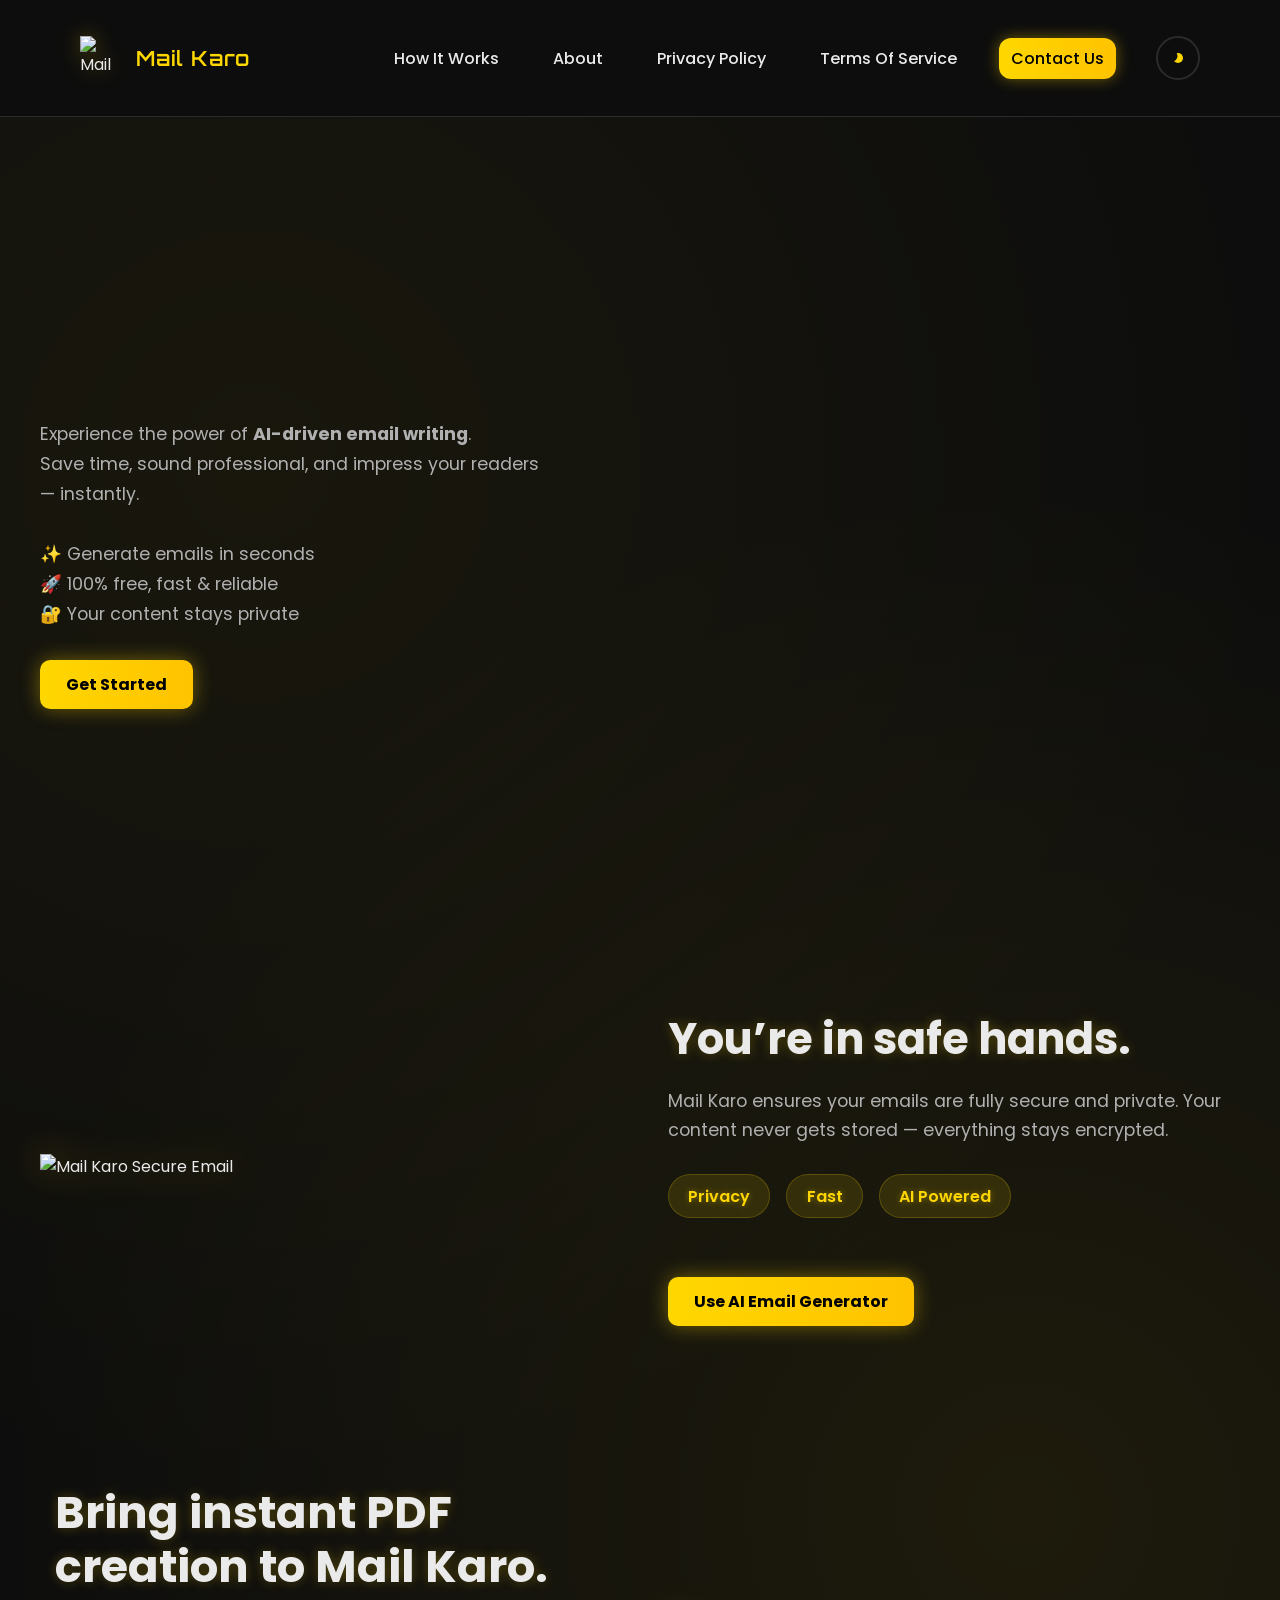
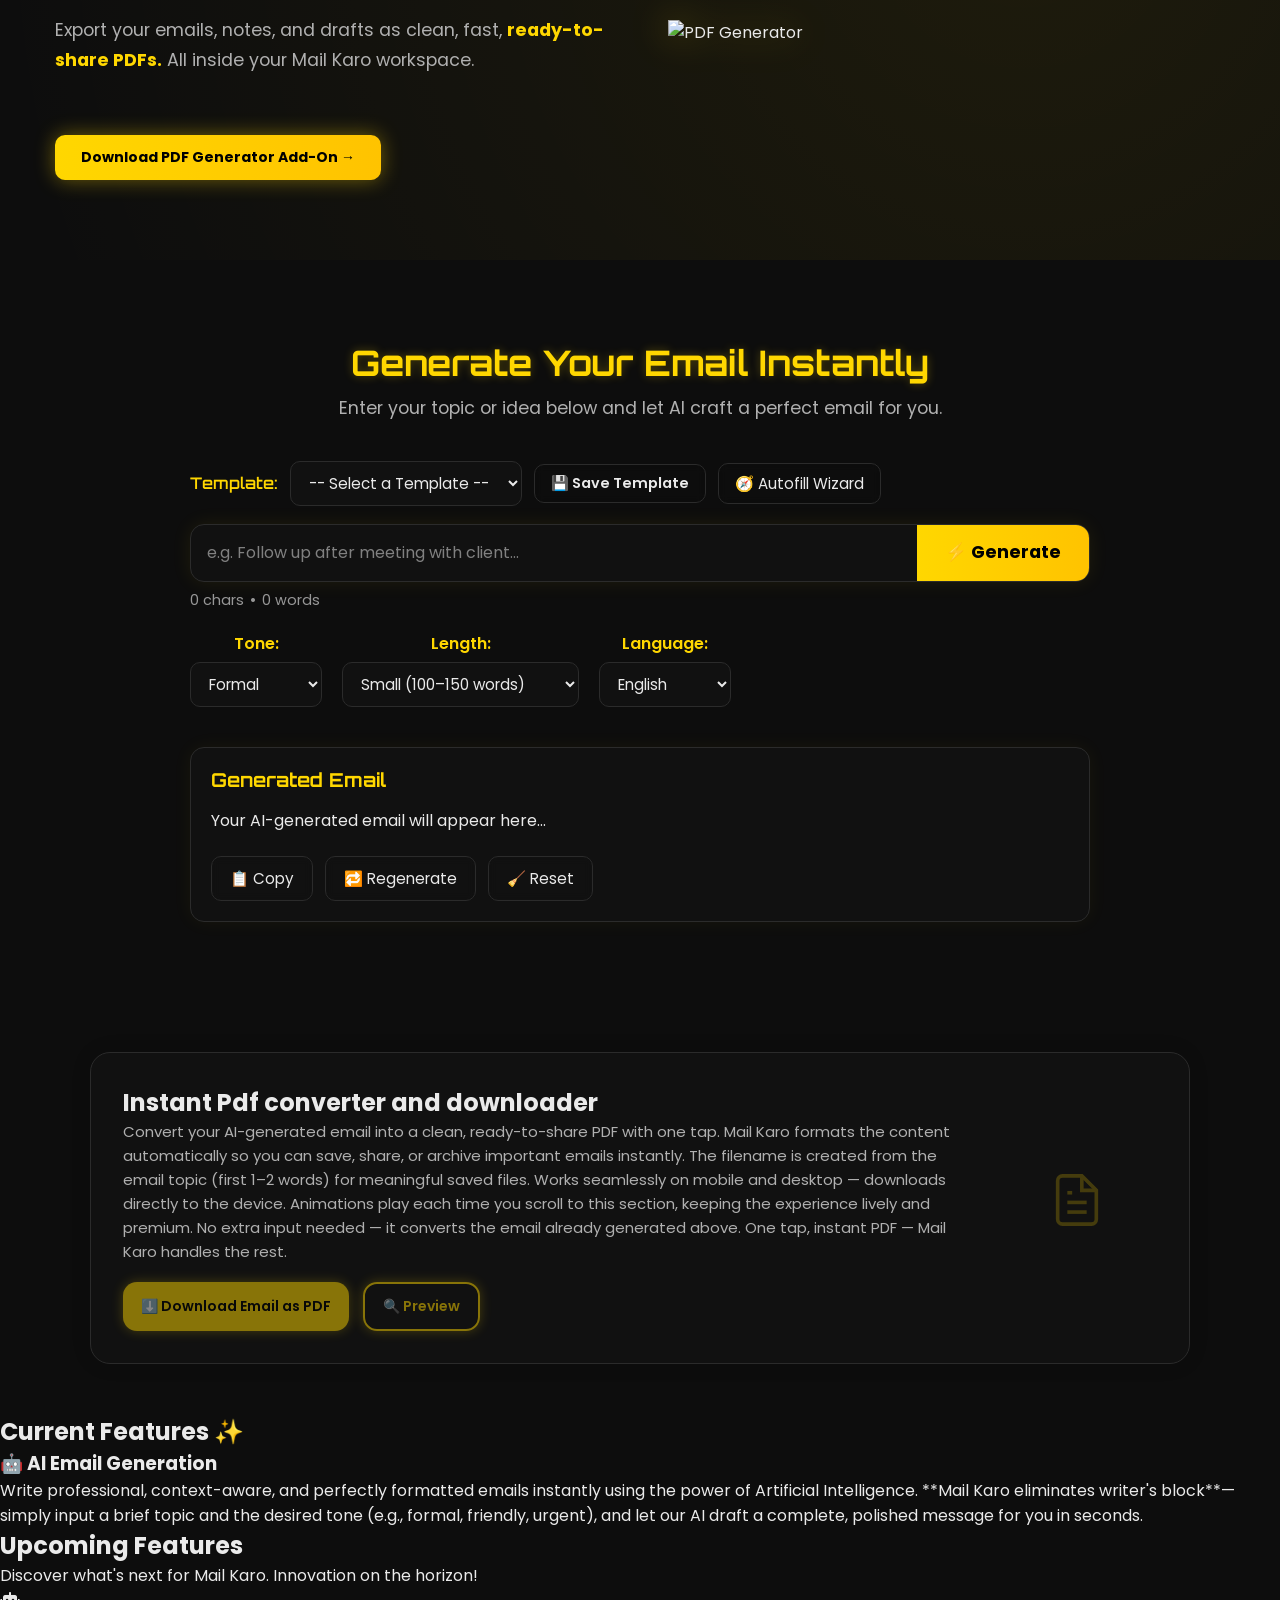
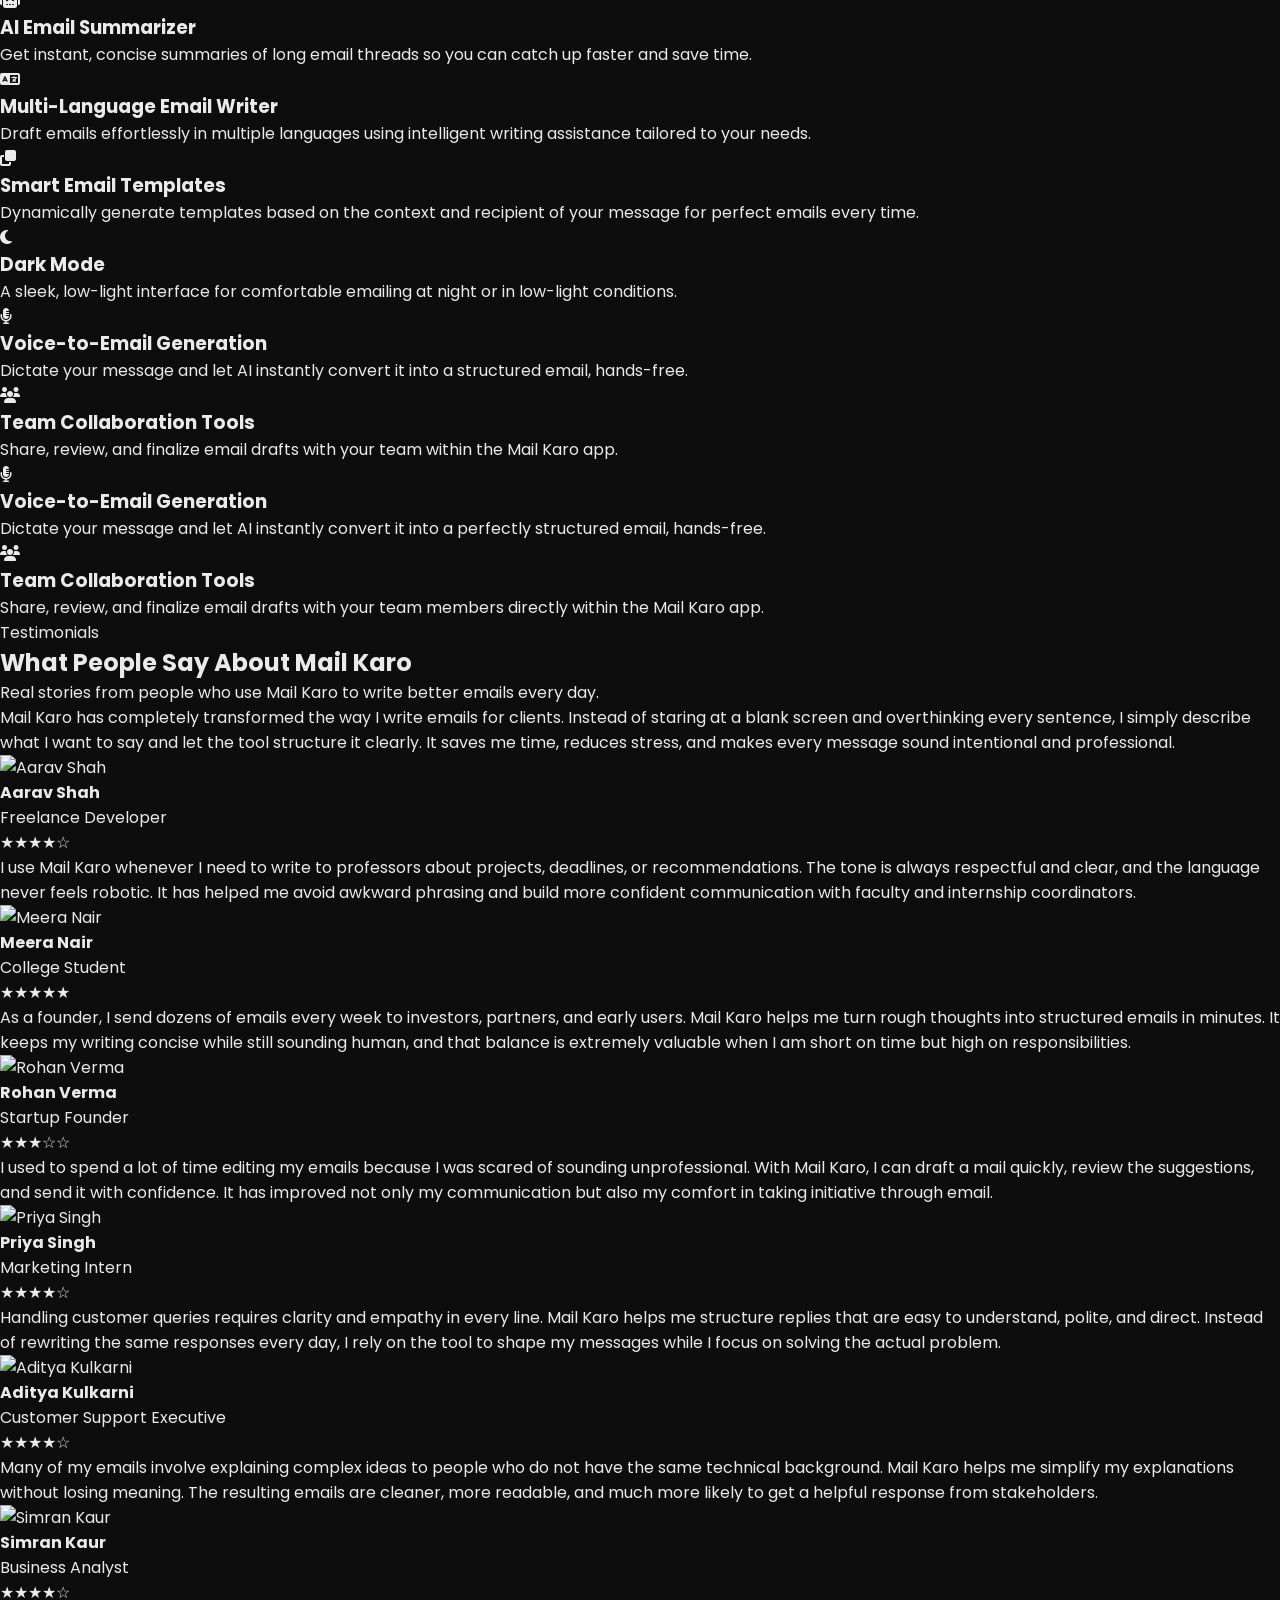
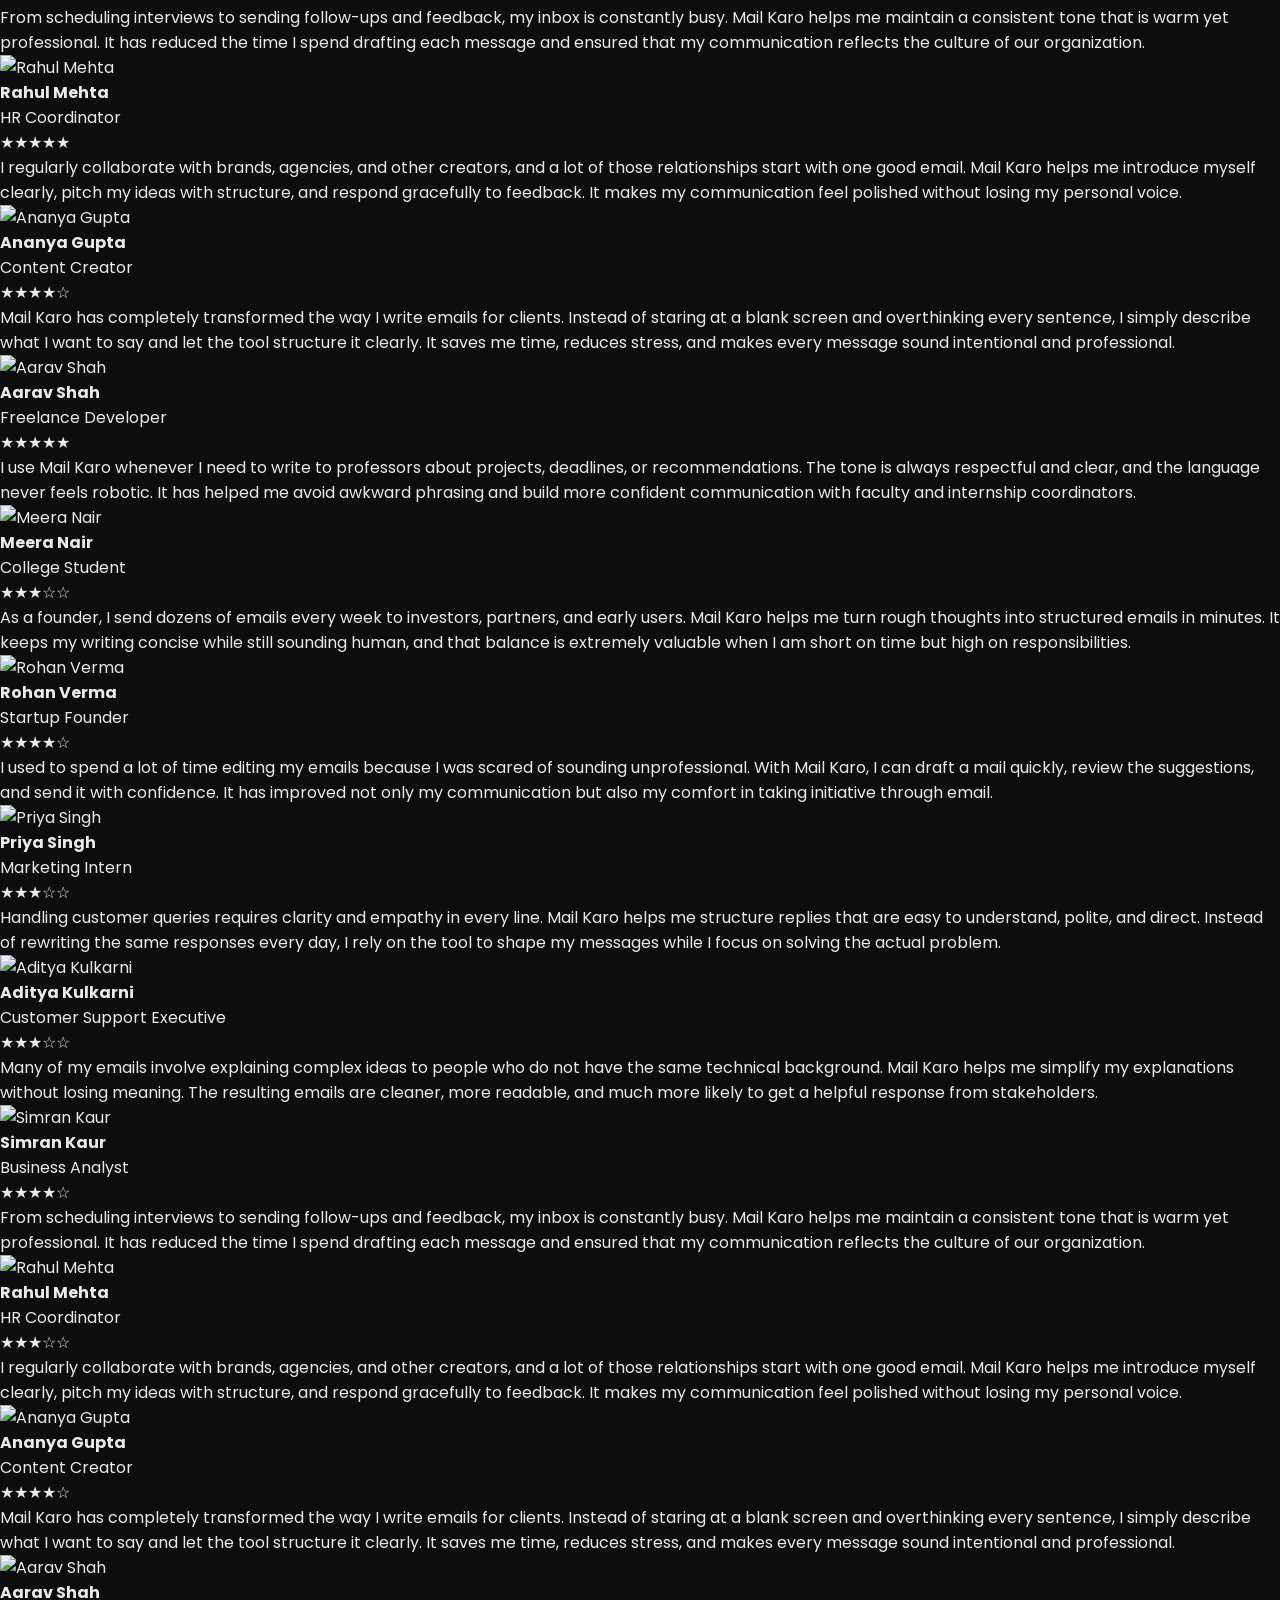
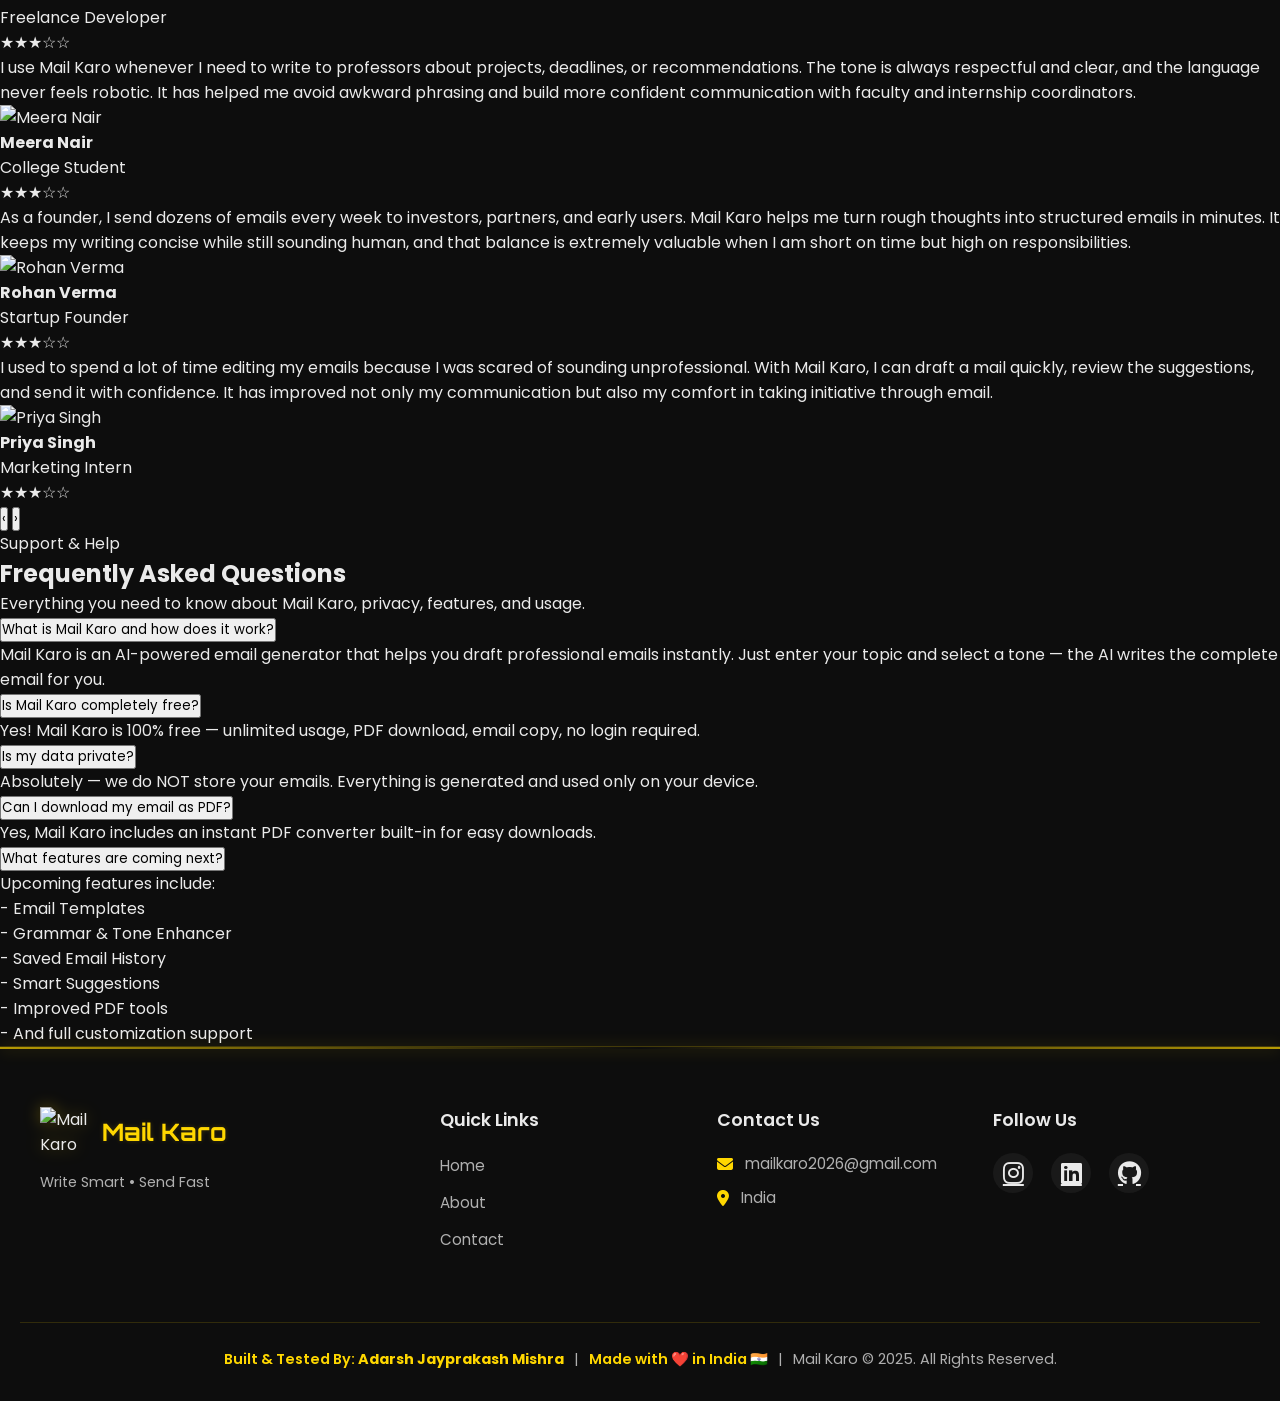
==== commit 8d35d054: "Fix: Updated Privacy Policy footer to match Contact Us design (layout, hover, font consistency) (#73" ====
--- a/index.html
+++ b/index.html
@@ -151,7 +151,7 @@
         <ul>
           <li><a class="nav-item" href="#how">How It Works</a></li>
           <li><a class="nav-item" href="#about">About</a></li>
-          <li><a class="nav-item" href="All-pages-html/pivacyPolicy.html">Privacy Policy</a></li>
+          <li><a class="nav-item" href="All-pages-html/privacyPolicy.html">Privacy Policy</a></li>
           <li><a class="nav-item" href="All-pages-html/terms-of-service.html">Terms Of Service</a></li>
           <li><a class="nav-item cta" href="contactUs.html">Contact Us</a></li>
         </ul>
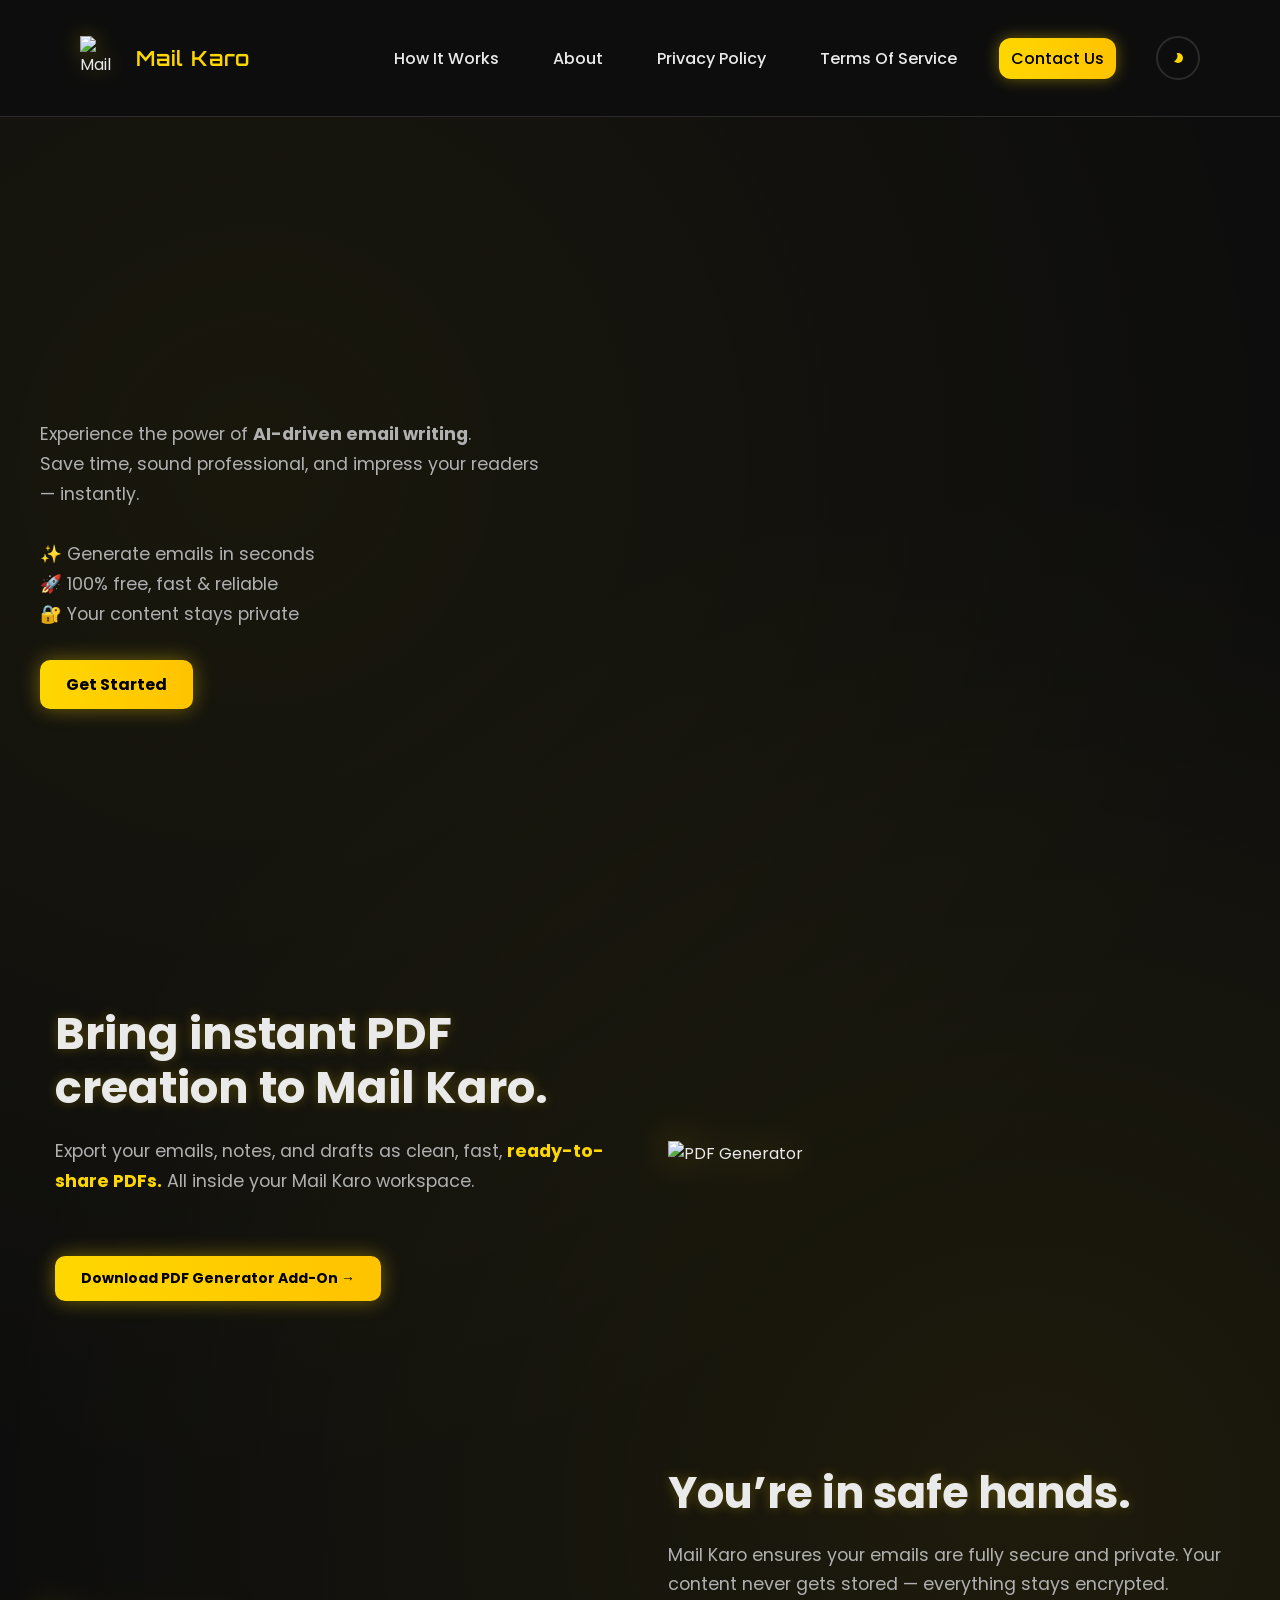
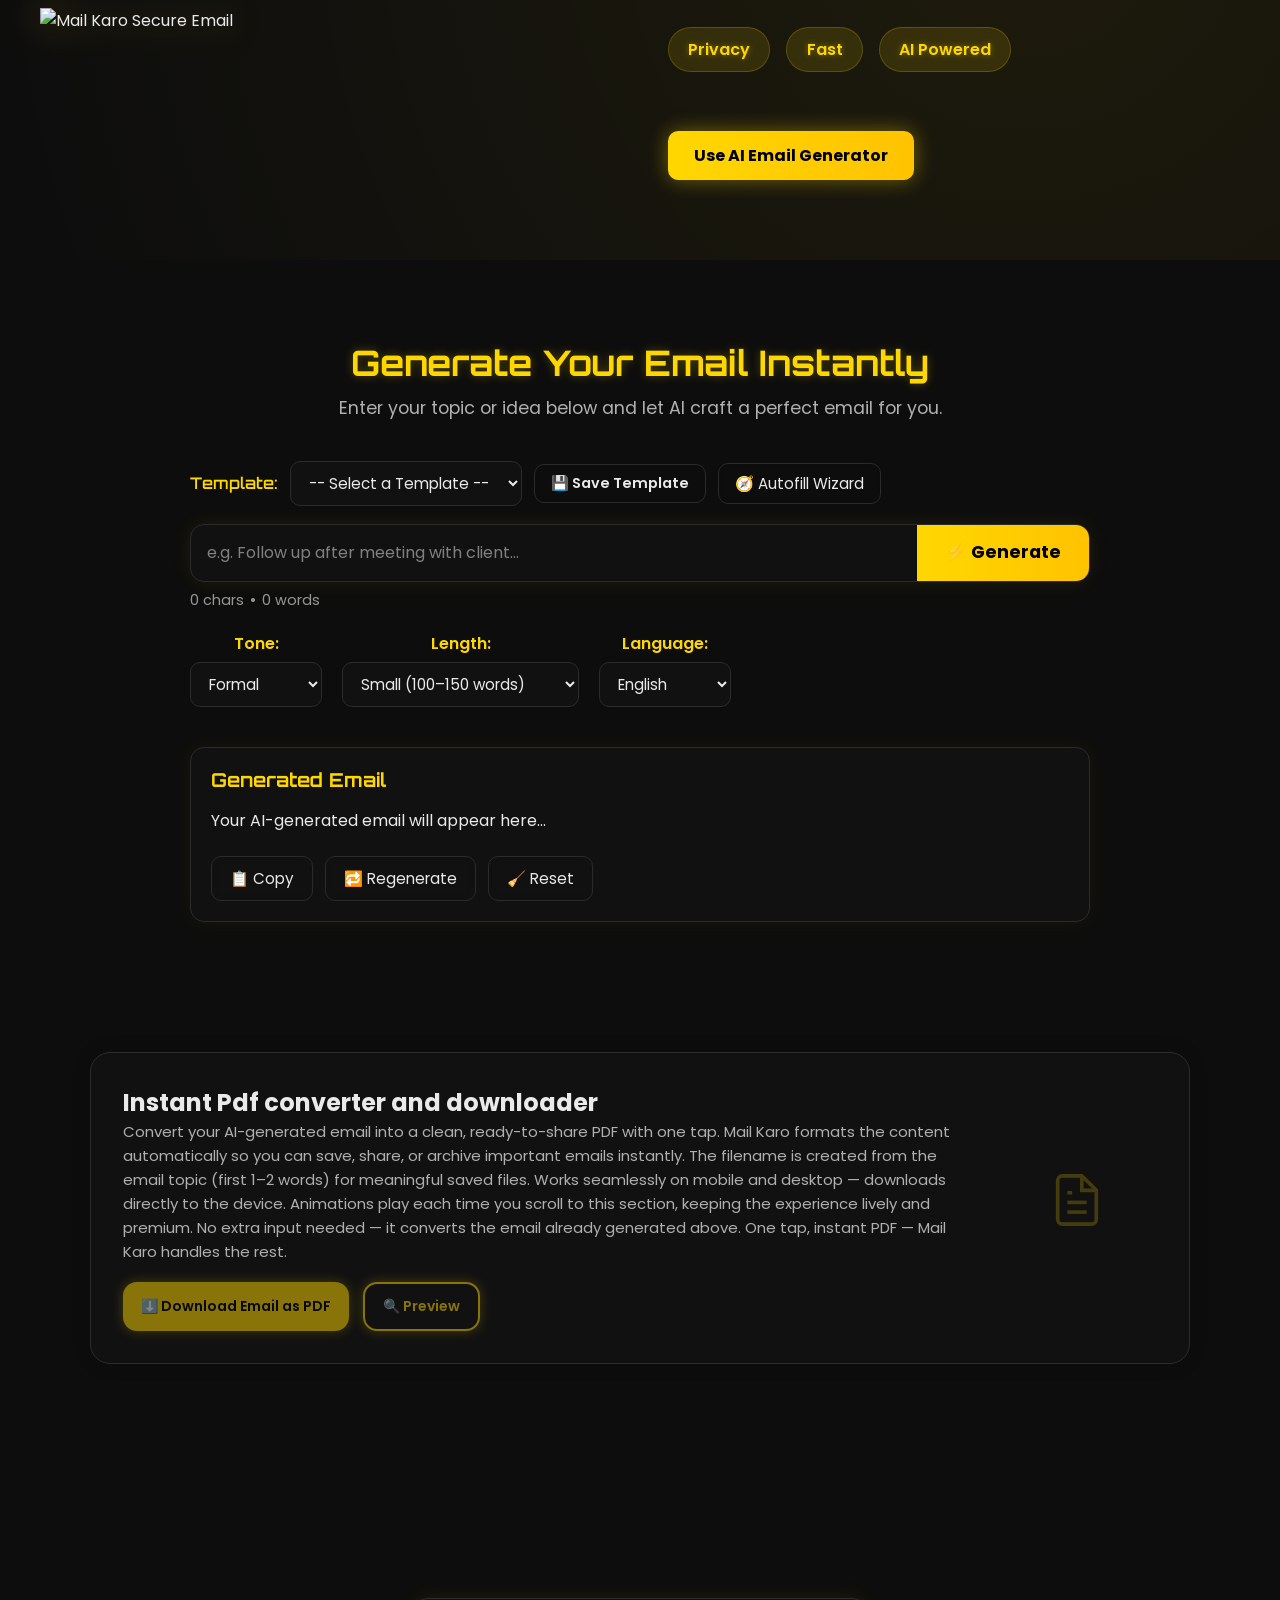
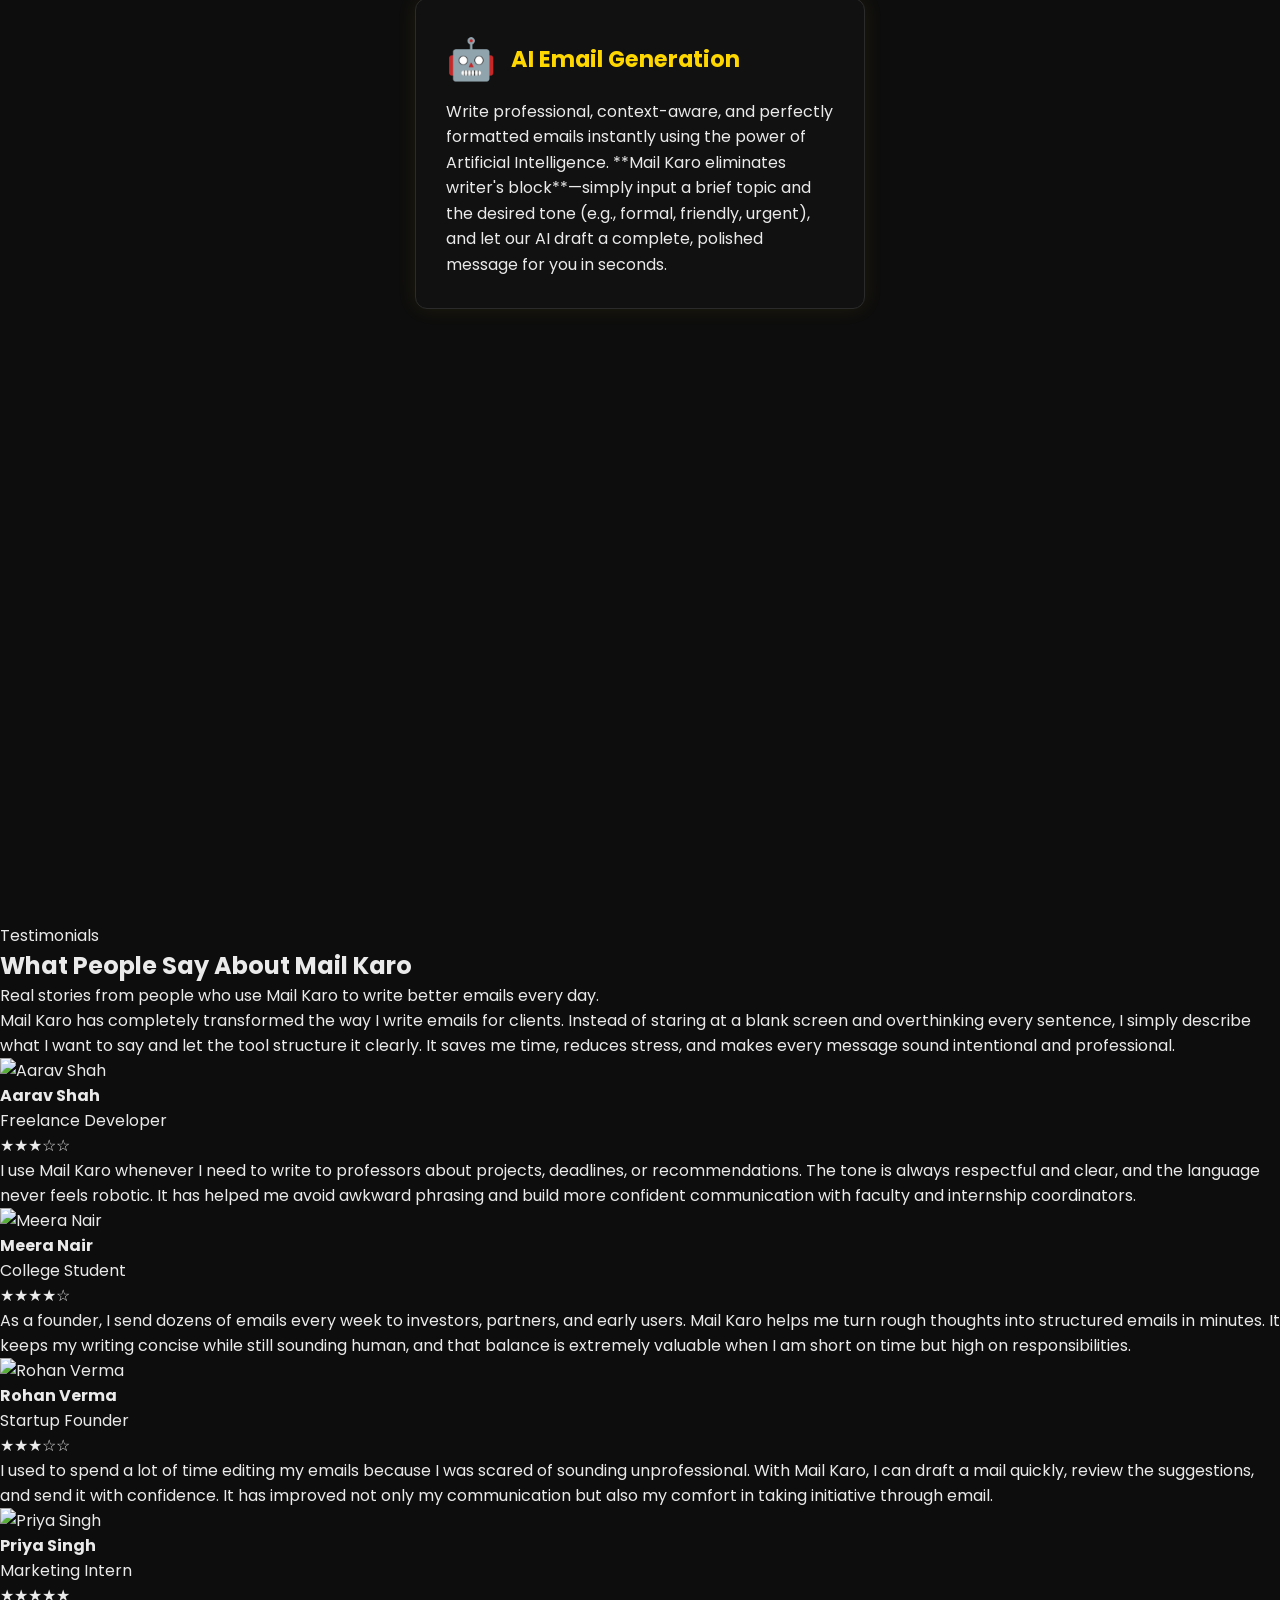
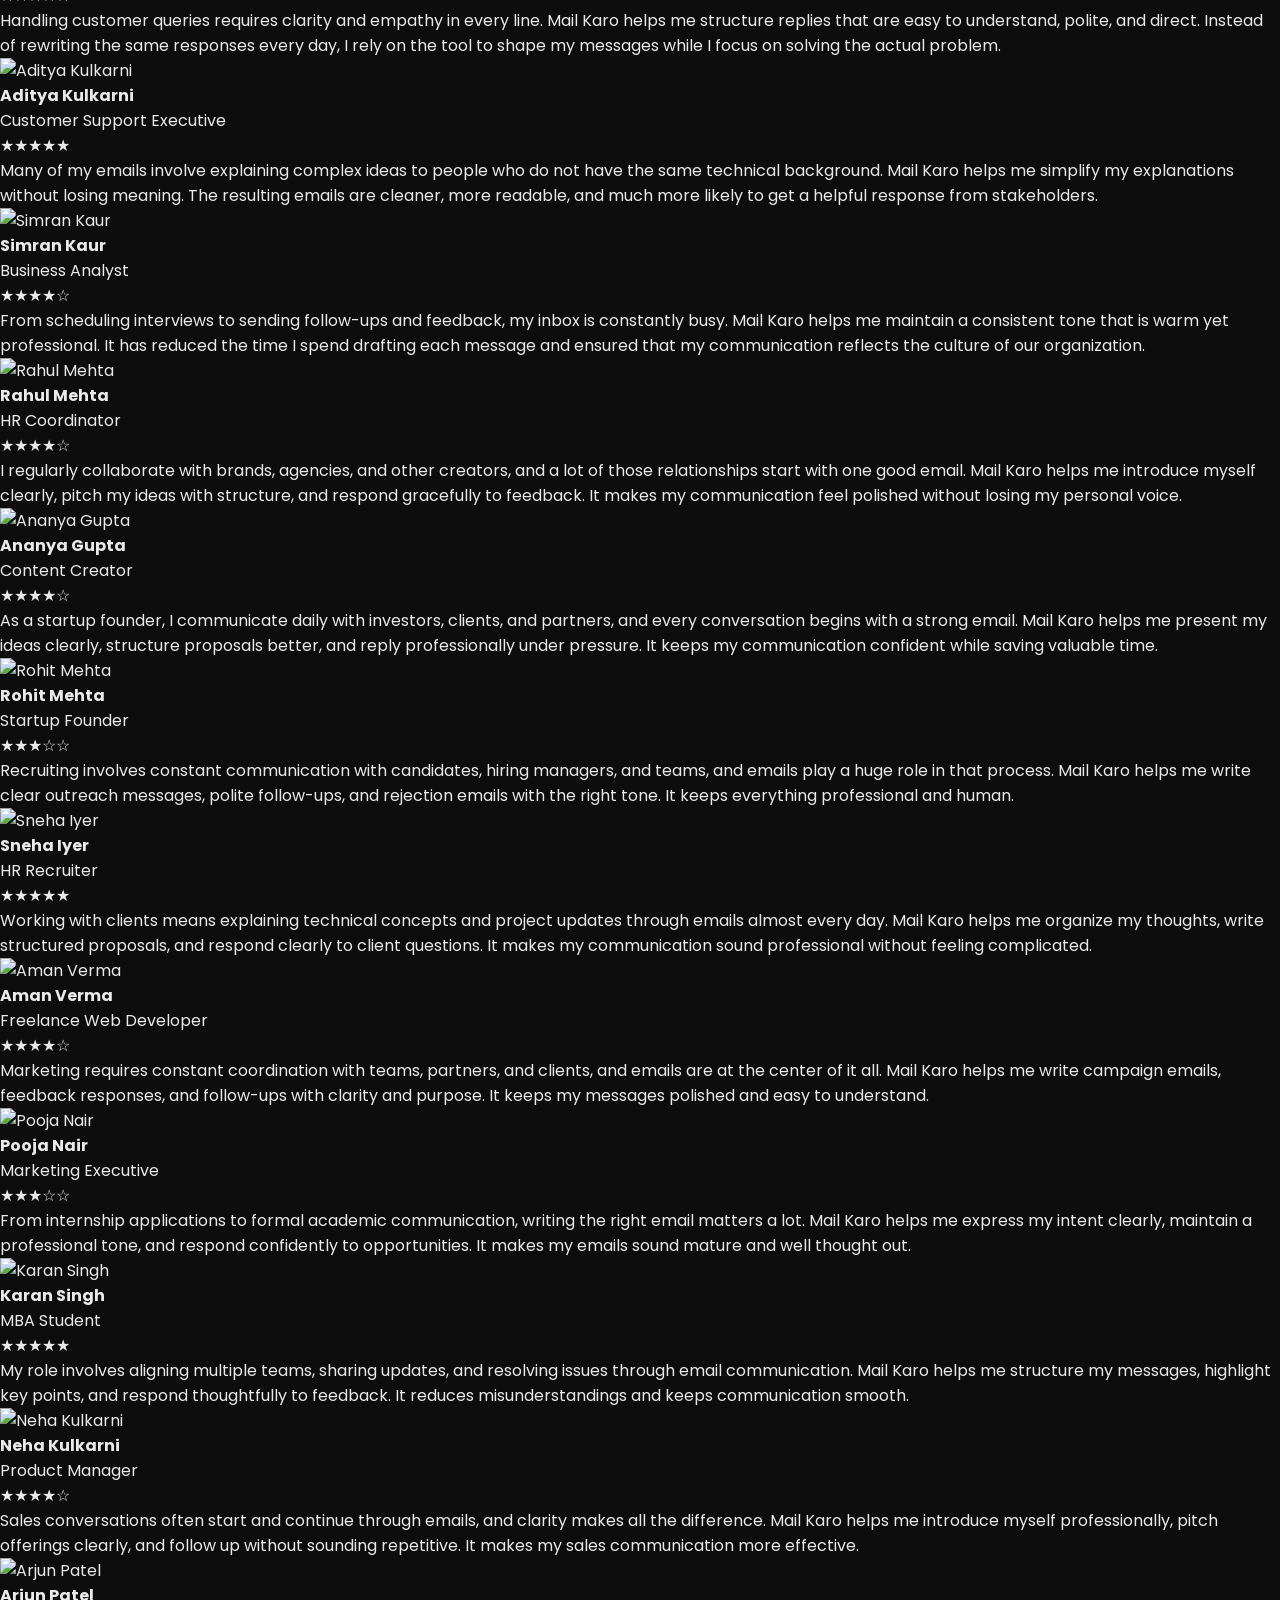
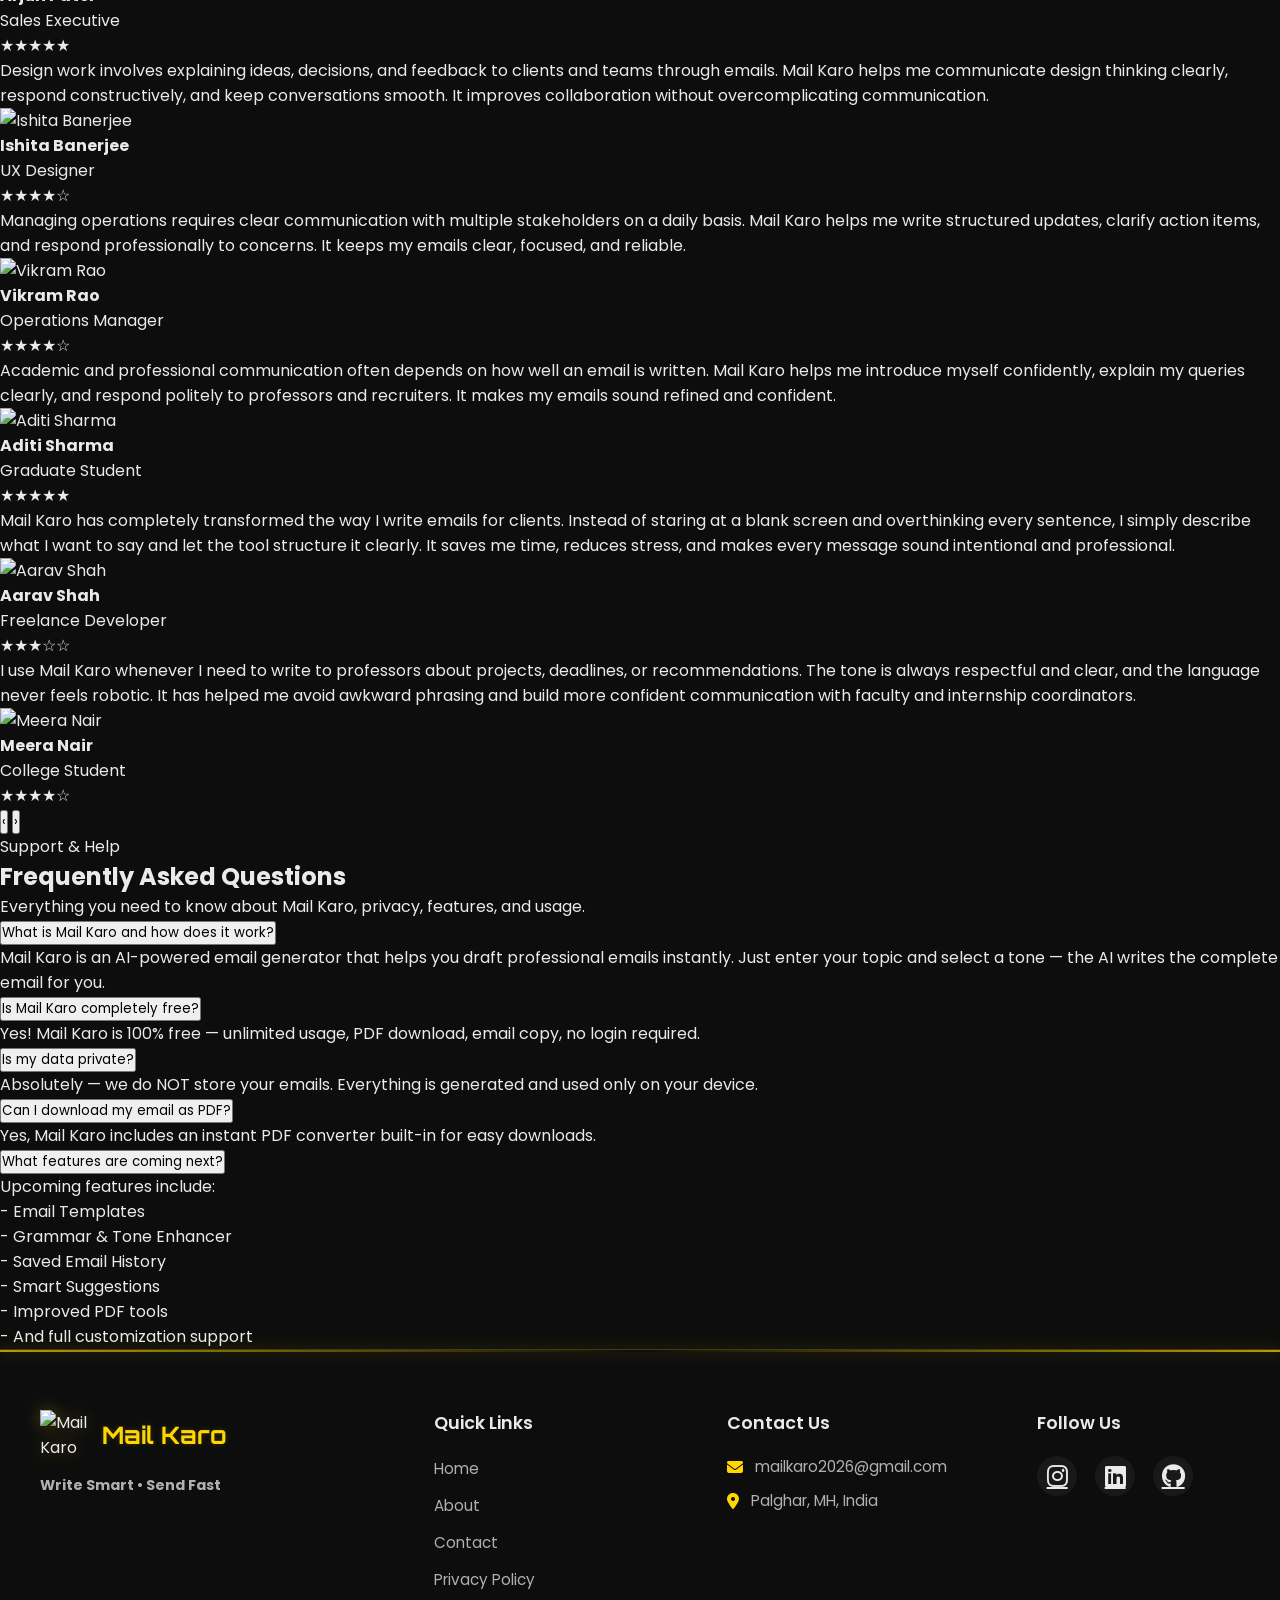
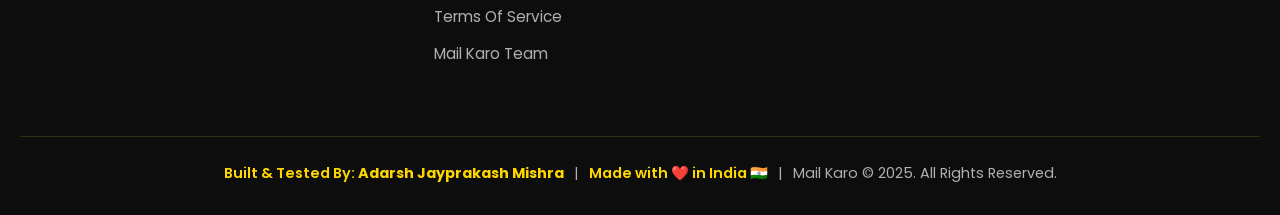
==== commit c1534a70: "fixed the Current Features style and replaced the the icon with a new one (#85) Co-authored-by: Adar" ====
--- a/index.html
+++ b/index.html
@@ -2,19 +2,28 @@
 <html lang="en">
 
 <head>
+  <!-- Google tag (gtag.js) -->
+  <script async src="https://www.googletagmanager.com/gtag/js?id=G-B4RY8JS35D"></script>
+  <script>
+    window.dataLayer = window.dataLayer || [];
+    function gtag() { dataLayer.push(arguments); }
+    gtag('js', new Date());
+
+    gtag('config', 'G-B4RY8JS35D');
+  </script>
   <meta charset="UTF-8" />
   <meta name="viewport" content="width=device-width, initial-scale=1.0" />
 
-  <!-- Primary SEO Title -->
+  <!-- Primary SEO metadata -->
   <title>Mail Karo - AI Email Assistant | Generate Professional Emails Instantly</title>
 
   <meta name="google-site-verification" content="yjkjNb9z2OH2U201BKAgQqu42l1u7Rs79sVYIMmwn5s"   />
 
-  <!-- ⭐ Primary Meta Description (VERY IMPORTANT for SEO) -->
+  <!-- Primary meta description -->
   <meta name="description"
     content="Mail Karo is an AI-powered email assistant that helps you write professional emails instantly. Generate smart, clean and effective emails for any purpose within seconds.">
 
-  <!-- Keywords (optional but helpful) -->
+  <!-- SEO keywords -->
   <meta name="keywords"
     content="Mail Karo, AI Email Generator, Email Assistant, AI Writing Tool, Professional Emails, Auto Email Generator, MailKaro">
 
@@ -27,9 +36,10 @@
   <!-- Canonical URL -->
   <link rel="canonical" href="https://mail-karo.netlify.app/">
 
-  <!-- Favicon -->
+  <!-- Favicons -->
+  <link rel="icon" type="image/x-icon" href="/favicon.ico">
   <link rel="icon" type="image/png" href="/favicon.png">
-  <link rel="shortcut icon" type="image/png" href="/favicon.png">
+  <link rel="shortcut icon" href="/favicon.ico">
 
   <!-- Open Graph (Facebook, LinkedIn Preview) -->
   <meta property="og:title" content="Mail Karo - AI Email Assistant">
@@ -133,7 +143,7 @@
 </head>
 
 <body>
-  <!-- ✅ Navbar Section Start -->
+  <!-- Navbar section -->
   <header class="navbar">
     <div class="nav-container">
       <div class="logo-area">
@@ -180,12 +190,12 @@
       </button>
     </div>
   </header>
-  <!-- ✅ Navbar Section End -->
-
-  <!-- ✅ Global Unified Background Wrapper Start -->
+  <!-- Call to action section -->
+
+  <!-- Global Unified Background Wrapper Start -->
   <div class="hero-wrapper">
 
-    <!-- ✅ Hero Section Start -->
+    <!-- Testimonials section -->
     <section class="hero" id="home">
       <div class="hero-container">
 
@@ -216,6 +226,32 @@
     </section>
     <!-- ✅ Hero Section End -->
 
+    <section class="mk-pdf-hero">
+      <div class="mk-pdf-wrapper">
+
+        <!-- LEFT: TEXT -->
+        <div class="mk-pdf-text">
+          <h1>Bring instant PDF creation to Mail Karo.</h1>
+
+          <p>
+            Export your emails, notes, and drafts as clean, fast,
+            <strong>ready-to-share PDFs.</strong>
+            All inside your Mail Karo workspace.
+          </p>
+
+          <a href="#mk-instant-pdf" class="mk-btn mk-pdf-btn">
+            Download PDF Generator Add-On →
+          </a>
+        </div>
+
+        <!-- RIGHT: IMAGE -->
+        <div class="mk-pdf-image">
+          <img src="All Images/b2-removebg-preview.png" alt="PDF Generator">
+        </div>
+
+      </div>
+    </section>
+
     <section class="mk-hero">
       <div class="mk-hero-content">
 
@@ -243,44 +279,19 @@
 
       </div>
     </section>
-    <section class="mk-pdf-hero">
-      <div class="mk-pdf-wrapper">
-
-        <!-- LEFT: TEXT -->
-        <div class="mk-pdf-text">
-          <h1>Bring instant PDF creation to Mail Karo.</h1>
-
-          <p>
-            Export your emails, notes, and drafts as clean, fast,
-            <strong>ready-to-share PDFs.</strong>
-            All inside your Mail Karo workspace.
-          </p>
-
-          <a href="#mk-instant-pdf" class="mk-btn mk-pdf-btn">
-            Download PDF Generator Add-On →
-          </a>
-        </div>
-
-        <!-- RIGHT: IMAGE -->
-        <div class="mk-pdf-image">
-          <img src="All Images/b2-removebg-preview.png" alt="PDF Generator">
-        </div>
-
-      </div>
-    </section>
 
   </div>
   <!-- ✅ Global Unified Background Wrapper End -->
 
 
-  <!-- ✅ Prompt & Output Section Start -->
+  <!-- Prompt section -->
   <section class="prompt-section" id="prompt">
     <div class="prompt-container">
 
       <h2 class="prompt-title">Generate Your Email Instantly</h2>
       <p class="prompt-subtitle">Enter your topic or idea below and let AI craft a perfect email for you.</p>
 
-      <!-- ⭐ Template Selector -->
+      <!-- Template selector -->
       <div class="template-box">
         <label for="templateSelect">Template:</label>
         <select id="templateSelect">
@@ -420,7 +431,7 @@
   <!-- ✅ Prompt & Output Section End -->
 
 
-  <!-- ===== Mail Karo — Instant Pdf converter and downloader (drop-in) ===== -->
+  <!-- PDF converter section -->
   <section id="mk-instant-pdf" class="mk-instant-pdf">
     <div class="mk-pdf-inner">
 
@@ -461,8 +472,8 @@
   <!-- ===== End Instant Pdf converter section ===== -->
 
   <section class="current-features-section">
-    <h2>Current Features ✨</h2>
-
+<h2 class="section-title uf-reveal">Current Features<img src="All Images/talk.png" class="accent-icon" alt="accent icon">
+ </h2>
     <div class="features-list">
 
       <div class="feature-item">
@@ -525,18 +536,6 @@
           <h3>Team Collaboration Tools</h3>
           <p>Share, review, and finalize email drafts with your team within the Mail Karo app.</p>
         </div>
-
-        <div class="feature-card uf-reveal">
-          <i class="fas fa-microphone-alt feature-icon"></i>
-          <h3>Voice-to-Email Generation</h3>
-          <p>Dictate your message and let AI instantly convert it into a perfectly structured email, hands-free.</p>
-        </div>
-
-        <div class="feature-card uf-reveal">
-          <i class="fas fa-users feature-icon"></i>
-          <h3>Team Collaboration Tools</h3>
-          <p>Share, review, and finalize email drafts with your team members directly within the Mail Karo app.</p>
-        </div>
       </div>
   </section>
   <!-- ✅ Upcoming Features Section End -->
@@ -676,7 +675,7 @@
           <img src="All Images/Logo.png" alt="Mail Karo Logo">
           <h2>Mail Karo</h2>
         </div>
-        <p class="tagline">Write Smart • Send Fast</p>
+        <p class="tagline"><b>Write Smart • Send Fast</b></p>
       </div>
 
       <!-- Section 2: Quick Links -->
@@ -686,6 +685,9 @@
           <li><a href="#home">Home</a></li>
           <li><a href="#about">About</a></li>
           <li><a href="contactUs.html">Contact</a></li>
+          <li><a href="All-pages-html/privacyPolicy.html">Privacy Policy</a></li>
+          <li><a href="All-pages-html/terms-of-service.html">Terms Of Service</a></li>
+          <li><a href="https://github.com/Code-By-Adarsh/Mail-Karo/graphs/contributors">Mail Karo Team</a></li>
         </ul>
       </div>
 
@@ -699,7 +701,7 @@
           </li>
           <li>
             <i class="fa-solid fa-location-dot"></i>
-            <span>India</span>
+            <span>Palghar, MH, India</span>
           </li>
         </ul>
       </div>
--- a/Homepage CSS/navbar.css
+++ b/Homepage CSS/navbar.css
@@ -1,6 +1,6 @@
-/* navbar.css */
-
-/* === THEME VARIABLES (FIXED) === */
+/* Navbar styles */
+
+/* Theme variables */
 :root {
   /* DARK MODE DEFAULTS */
   --bg: #0D0D0D;
@@ -18,7 +18,7 @@
   --radius: 12px;
 }
 
-/* === LIGHT MODE VARIABLES === */
+/* Light mode variables */
 [data-theme="light"] {
   --bg: #FFFFFF;
   /* Full white light mode */
@@ -35,7 +35,7 @@
   --border: #E0E0E0;
 }
 
-/* === GLOBAL RESET === */
+/* Global reset */
 * {
   margin: 0;
   padding: 0;
@@ -49,7 +49,7 @@
   color: var(--text);
 }
 
-/* === NAVBAR === */
+/* Navbar */
 .navbar {
   width: 100%;
   position: sticky;
@@ -75,7 +75,7 @@
   gap: 20px;
 }
 
-/* Logo Area */
+/* Logo area */
 .logo-area {
   display: flex;
   align-items: center;
@@ -265,7 +265,7 @@
    NAVBAR LAYOUT FIX (Prevents button dropping)
    ========================================= */
 
-@media (max-width: 850px) {
+@media (max-width: 1150px) {
   .nav-container {
     padding: 15px 15px;
     flex-wrap: nowrap;
@@ -278,6 +278,7 @@
     flex: 0 1 auto;
     min-width: 0;
     overflow: hidden;
+    margin-right: auto;
   }
 
   .logo {
@@ -316,78 +317,104 @@
     display: flex;
   }
 
-  /* Dropdown Menu */
+  /* Dropdown Menu*/
   .nav-links {
-    display: none;
+    display: block;
+    /* Always block for transition */
     position: absolute;
-    margin-left: 0;
-    top: 70px;
-    left: 50%;
-    transform: translateX(-50%);
-    width: calc(100% - 40px);
-    max-width: 400px;
-    background-color: var(--panel);
-    border: 1px solid var(--border);
-    border-radius: var(--radius);
-    box-shadow: 0 0 25px rgba(0, 0, 0, 0.7);
-    animation: fadeIn 0.3s ease;
+    top: 100%;
+    left: 0;
+    width: 100%;
+    max-width: none;
+    background-color: var(--bg);
+    border-top: 1px solid var(--border);
+    border-bottom: 1px solid var(--border);
+    border-radius: 0;
+    box-shadow: 0 10px 20px rgba(0, 0, 0, 0.2);
+
+    /* Animation initial state */
+    max-height: 0;
+    opacity: 0;
+    overflow: hidden;
+    transition: max-height 0.4s cubic-bezier(0.4, 0, 0.2, 1), opacity 0.3s ease;
   }
 
   [data-theme="light"] .nav-links {
-    box-shadow: 0 4px 20px rgba(0, 0, 0, 0.15);
-  }
-
+    background-color: #ffffff;
+    box-shadow: 0 4px 15px rgba(0, 0, 0, 0.05);
+  }
+
+  /* Active State */
   .nav-links.active {
-    display: block;
+    max-height: 400px;
+    /* Allow enough height */
+    opacity: 1;
   }
 
   .nav-links ul {
     flex-direction: column;
-    padding: 20px;
-    gap: 15px;
+    padding: 0;
+    gap: 0;
+  }
+
+  /* List Items */
+  .nav-links li {
+    width: 100%;
   }
 
   .nav-links a {
     display: block;
     width: 100%;
-    text-align: center;
-    padding: 12px 20px;
-  }
-
-  .cta {
+    text-align: left;
+    padding: 16px 24px;
+    border-radius: 0;
+    border-bottom: 1px solid var(--border);
+    color: var(--text);
+    font-size: 1rem;
+  }
+
+  /* Remove border from last item */
+  .nav-links li:last-child a {
+    border-bottom: none;
+  }
+
+  .nav-links a:hover {
+    background-color: var(--panel);
+    padding-left: 30px;
+    /* Subtle slide effect */
+    color: var(--accent);
+  }
+
+  /* Reset CTA to look like a normal link in mobile */
+  .nav-links .cta {
+    background: transparent !important;
+    box-shadow: none !important;
+    color: var(--text) !important;
     width: 100%;
-    text-align: center;
-  }
-}
-
-/* Animation */
-@keyframes fadeIn {
-  from {
-    opacity: 0;
-    transform: translateY(-10px);
-  }
-
-  to {
-    opacity: 1;
-    transform: translateY(0);
-  }
-}
-
-/* ==== Smooth Mobile Menu Slide Fix ==== */
-@media (max-width: 850px) {
-  .nav-links {
-    max-height: 0;
-    overflow: hidden;
-    opacity: 0;
+    margin: 0;
+    text-align: left;
+    padding: 16px 24px;
+    border-radius: 0;
+    font-weight: 500;
     display: block;
-    /* Important: smooth animation ke lie display ko block rakho */
-    transition: max-height 0.35s ease, opacity 0.3s ease;
-  }
-
-  .nav-links.active {
-    max-height: 500px;
-    /* Enough height to open fully */
-    opacity: 1;
+    border-bottom: 1px solid var(--border);
+  }
+
+  /* Ensure last child has no border */
+  .nav-links li:last-child .cta {
+    border-bottom: none;
+  }
+
+  .nav-links .cta:hover {
+    background-color: var(--panel) !important;
+    padding-left: 30px;
+    color: var(--accent) !important;
+    transform: none;
+    box-shadow: none !important;
+  }
+
+  .nav-item::after {
+    bottom: 8px !important;                    /* INSIDE link */
   }
 }
 
@@ -398,8 +425,9 @@
   }
 
   .nav-container {
-    padding: 10px 5px !important;
-  }
+    padding: 10px 15px !important;
+  }
+
 }
 
 /* =========================================
@@ -439,4 +467,4 @@
 /* Soft glow on hover */
 .nav-item:hover {
   text-shadow: 0 0 8px rgba(255, 215, 0, 0.5);
-}+}
--- a/Homepage CSS/footer.css
+++ b/Homepage CSS/footer.css
@@ -1,4 +1,4 @@
-/* footer.css */
+/* Footer styles */
 
 .footer {
   background: var(--bg);
@@ -24,19 +24,20 @@
   box-shadow: 0 0 15px rgba(255, 215, 0, 0.4);
 }
 
-/* Main Footer Grid Layout */
+/* Main footer grid layout */
 .footer-container {
   max-width: 1200px;
   margin: 0 auto;
   display: grid;
   grid-template-columns: 1.5fr 1fr 1fr 1fr;
-  gap: 30px;
+  column-gap: 90px;
+  row-gap: 40px;
   align-items: start;
   text-align: left;
   padding-bottom: 20px;
 }
 
-/* Brand Section */
+/* Brand section */
 .footer-brand {
   display: flex;
   flex-direction: column;
@@ -47,6 +48,15 @@
   display: flex;
   align-items: center;
   gap: 12px;
+}
+
+.accent-icon{
+    width: 50px;
+    height: 50px;   
+    flex-shrink: 0; 
+    position: relative;
+    transform: translateY(5px);
+    margin-left: 10px;
 }
 
 .footer-brand img {
--- a/Homepage CSS/current-features.css
+++ b/Homepage CSS/current-features.css
@@ -0,0 +1,129 @@
+.current-features-section {
+    padding: 80px 20px;
+    text-align: center;
+    background-color: var(--bg);
+    /* Background color adapts to theme */
+}
+
+/* Section heading */
+.current-features-section h2 {
+    font-family: 'Orbitron', sans-serif;
+    font-size: 3.2em;
+    color: var(--accent);
+    margin-bottom: 15px;
+    font-weight: 800;
+    text-transform: uppercase;
+    letter-spacing: 3px;
+    text-shadow: 0 0 10px rgba(255, 215, 0, 0.5);
+}
+.uf-reveal { 
+    opacity: 0;
+    transform: translateY(40px);
+    transition: opacity 0.8s ease-out, transform 0.8s ease-out;
+}
+
+
+/* Light mode heading glow */
+[data-theme="light"] .current-features-section h2 {
+    /* Subtle shadow/highlight matching other light mode headers */
+    text-shadow: 0 0 8px rgba(212, 175, 55, 0.15);
+}
+
+/* Subtitle */
+.current-features-section .features-subtitle {
+    font-size: 1.1em;
+    color: var(--text-muted);
+    margin-bottom: 40px;
+}
+
+/* --- Features List Container --- */
+.features-list {
+    display: flex;
+    justify-content: center;
+    gap: 40px;
+    margin-top: 40px;
+    flex-wrap: wrap;
+}
+
+/* --- Individual Feature Item (Card) --- */
+.feature-item {
+    background-color: var(--panel);
+    /* White/light grey in light mode */
+    border: 1px solid var(--border);
+    /* Dark/subtle border in light mode */
+    border-radius: 12px;
+    padding: 30px;
+    width: 100%;
+    max-width: 450px;
+    text-align: left;
+    transition: transform 0.3s ease, box-shadow 0.3s ease, border-color 0.3s ease;
+
+    /* Dark Mode Shadow (Subtle) */
+    box-shadow: 0 0 20px rgba(255, 215, 0, 0.08);
+}
+
+/* Light Mode Override for Card Shadow */
+[data-theme="light"] .feature-item {
+    /* Neutral shadow used for light mode panels */
+    box-shadow: 0 2px 12px rgba(0, 0, 0, 0.08);
+}
+
+/* --- Feature Item Hover Effect (Dark Mode) --- */
+.feature-item:hover {
+    transform: translateY(-5px);
+    box-shadow: 0 0 25px rgba(255, 215, 0, 0.15);
+    border-color: var(--accent);
+}
+
+/* Feature Item Hover Effect (Light Mode Override) */
+[data-theme="light"] .feature-item:hover {
+    transform: translateY(-5px);
+    /* Lighter accent shadow for light mode hover */
+    box-shadow: 0 4px 20px rgba(212, 175, 55, 0.2);
+    border-color: var(--accent);
+}
+
+/* --- Feature Title (Text) --- */
+.feature-item h3 {
+    font-size: 1.4em;
+    color: var(--accent);
+    /* Yellow in dark, slightly darker yellow/gold in light */
+    margin-bottom: 10px;
+    display: flex;
+    align-items: center;
+}
+
+/* --- Icon/Emoji Styling --- */
+.feature-item .icon {
+    font-size: 1.8em;
+    margin-right: 15px;
+}
+
+/* --- Feature Description --- */
+.feature-item p {
+    font-size: 1em;
+    color: var(--text);
+    /* Black/dark grey in light mode */
+    line-height: 1.6;
+}
+
+/* --- Responsiveness for Mobile --- */
+@media (max-width: 768px) {
+    .current-features-section {
+        padding: 50px 15px;
+    }
+
+    .current-features-section h2 {
+        font-size: 2em;
+    }
+
+    .features-list {
+        flex-direction: column;
+        gap: 20px;
+        align-items: center;
+    }
+
+    .feature-item {
+        max-width: 90%;
+    }
+}
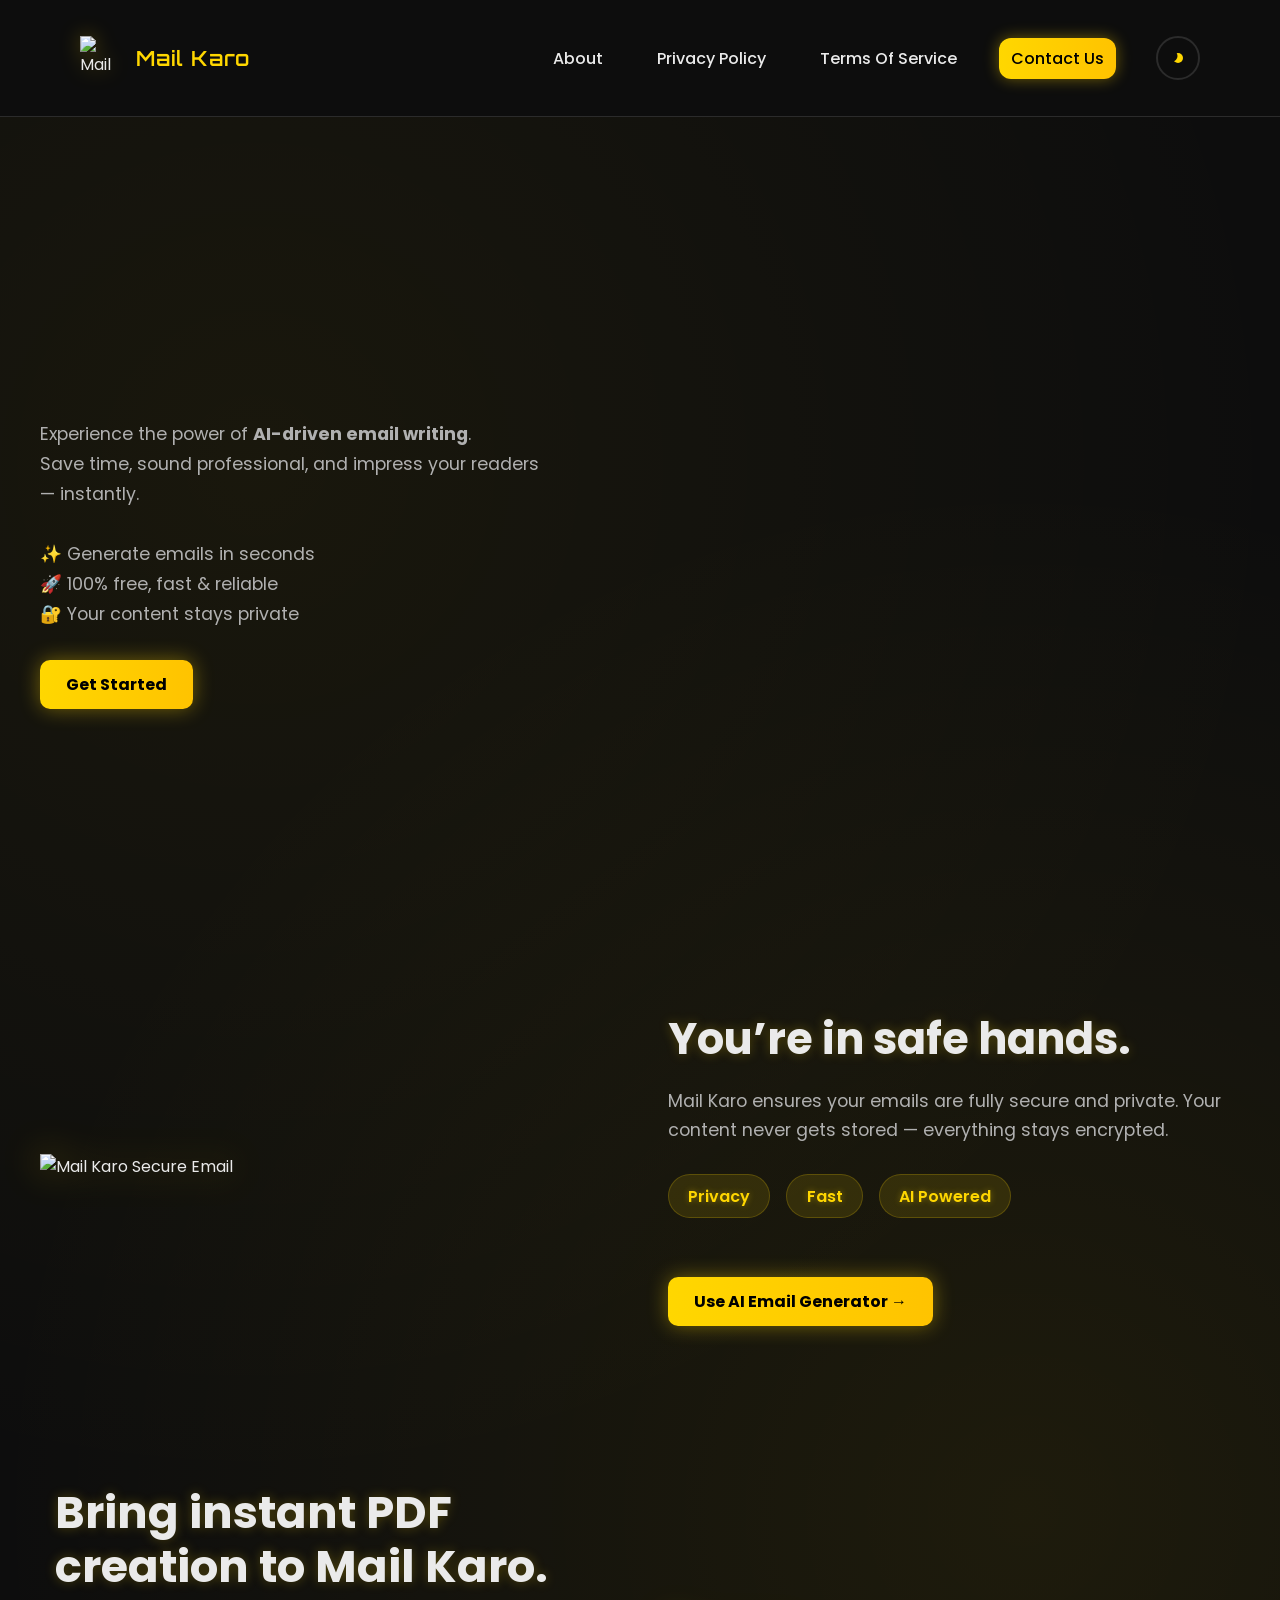
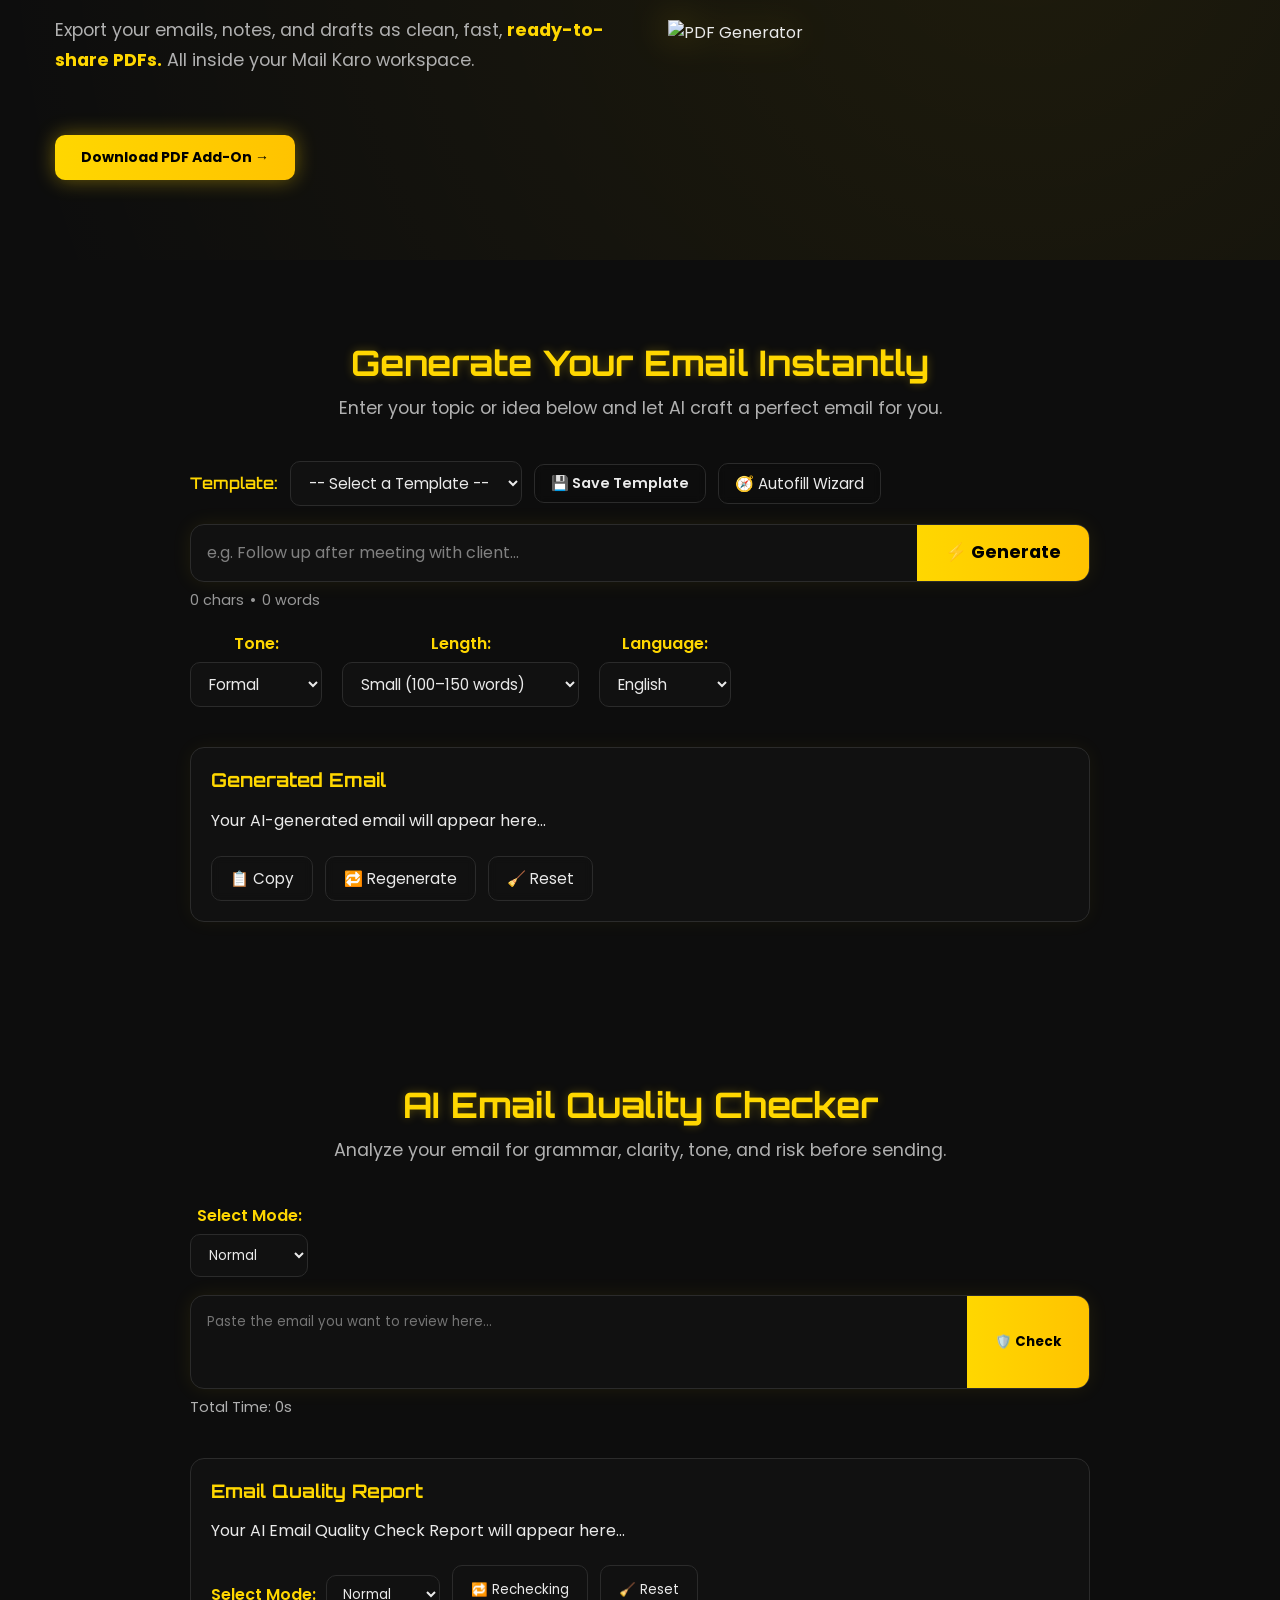
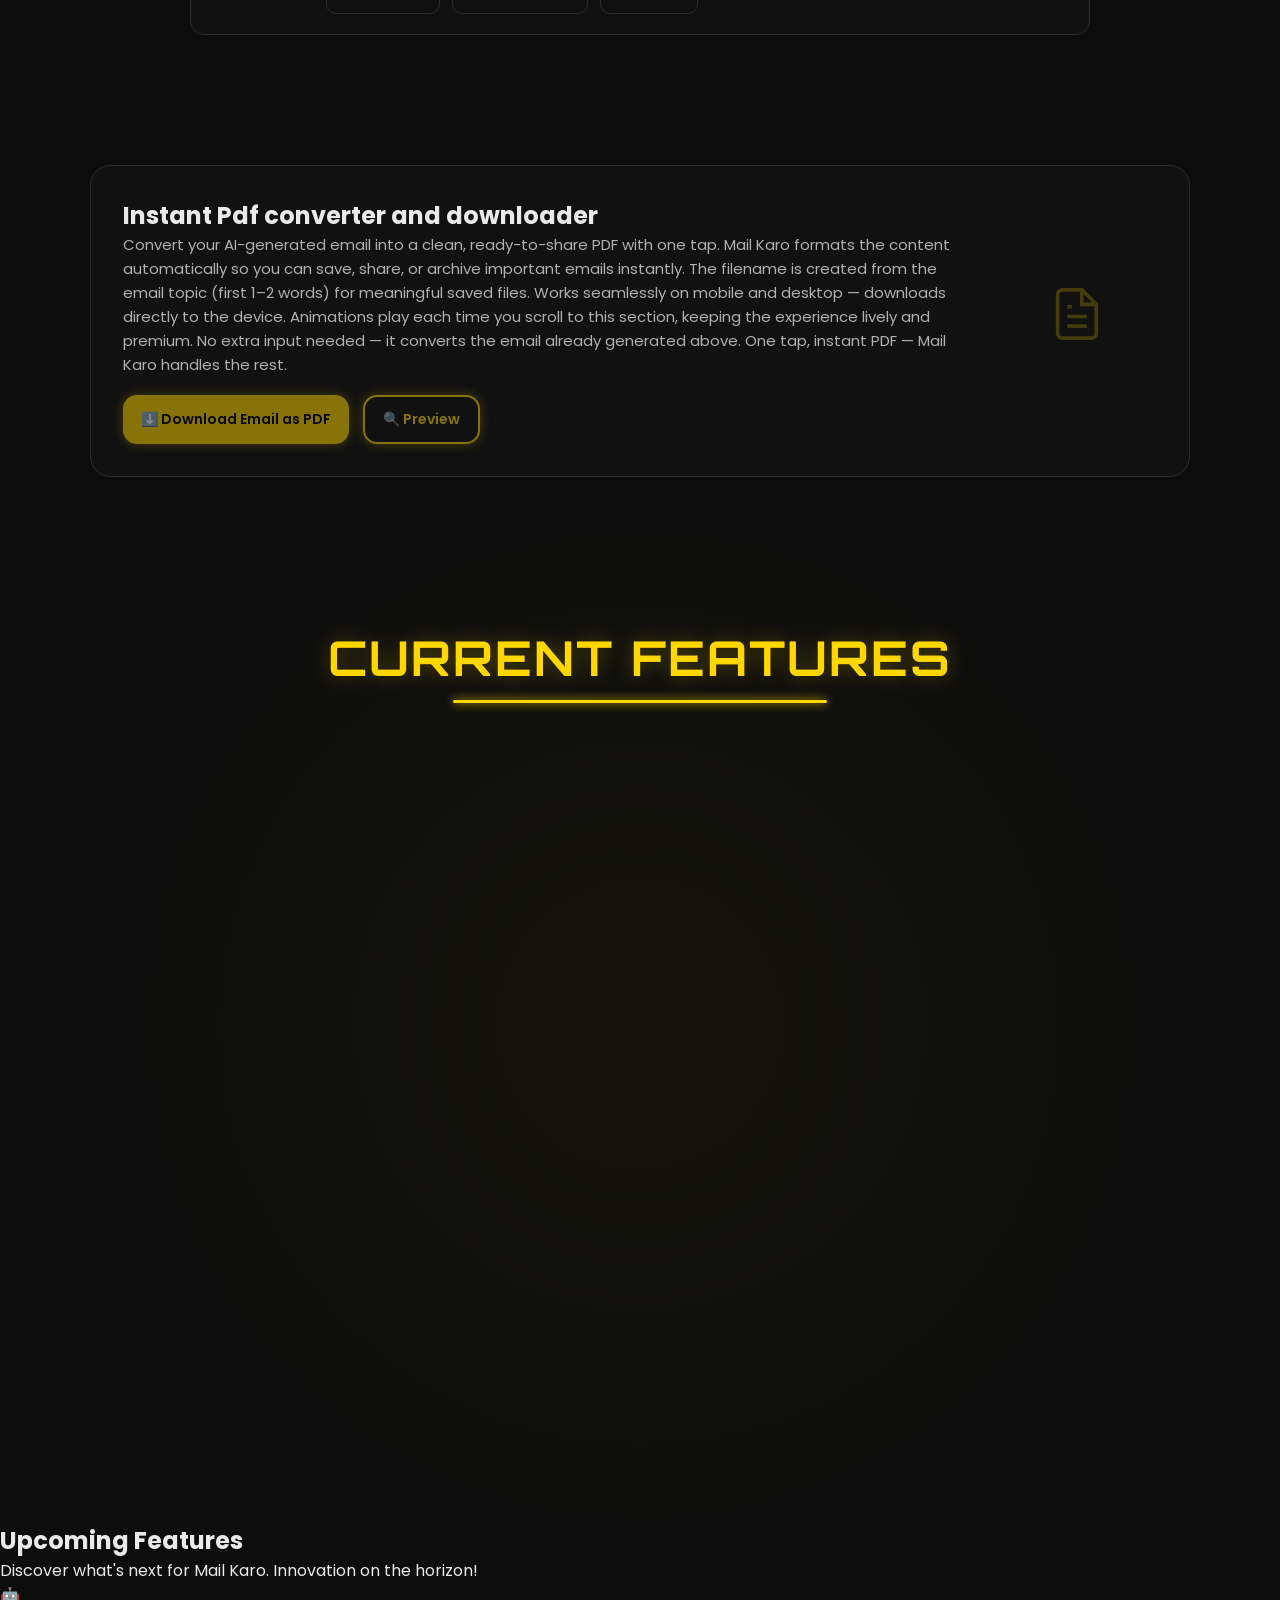
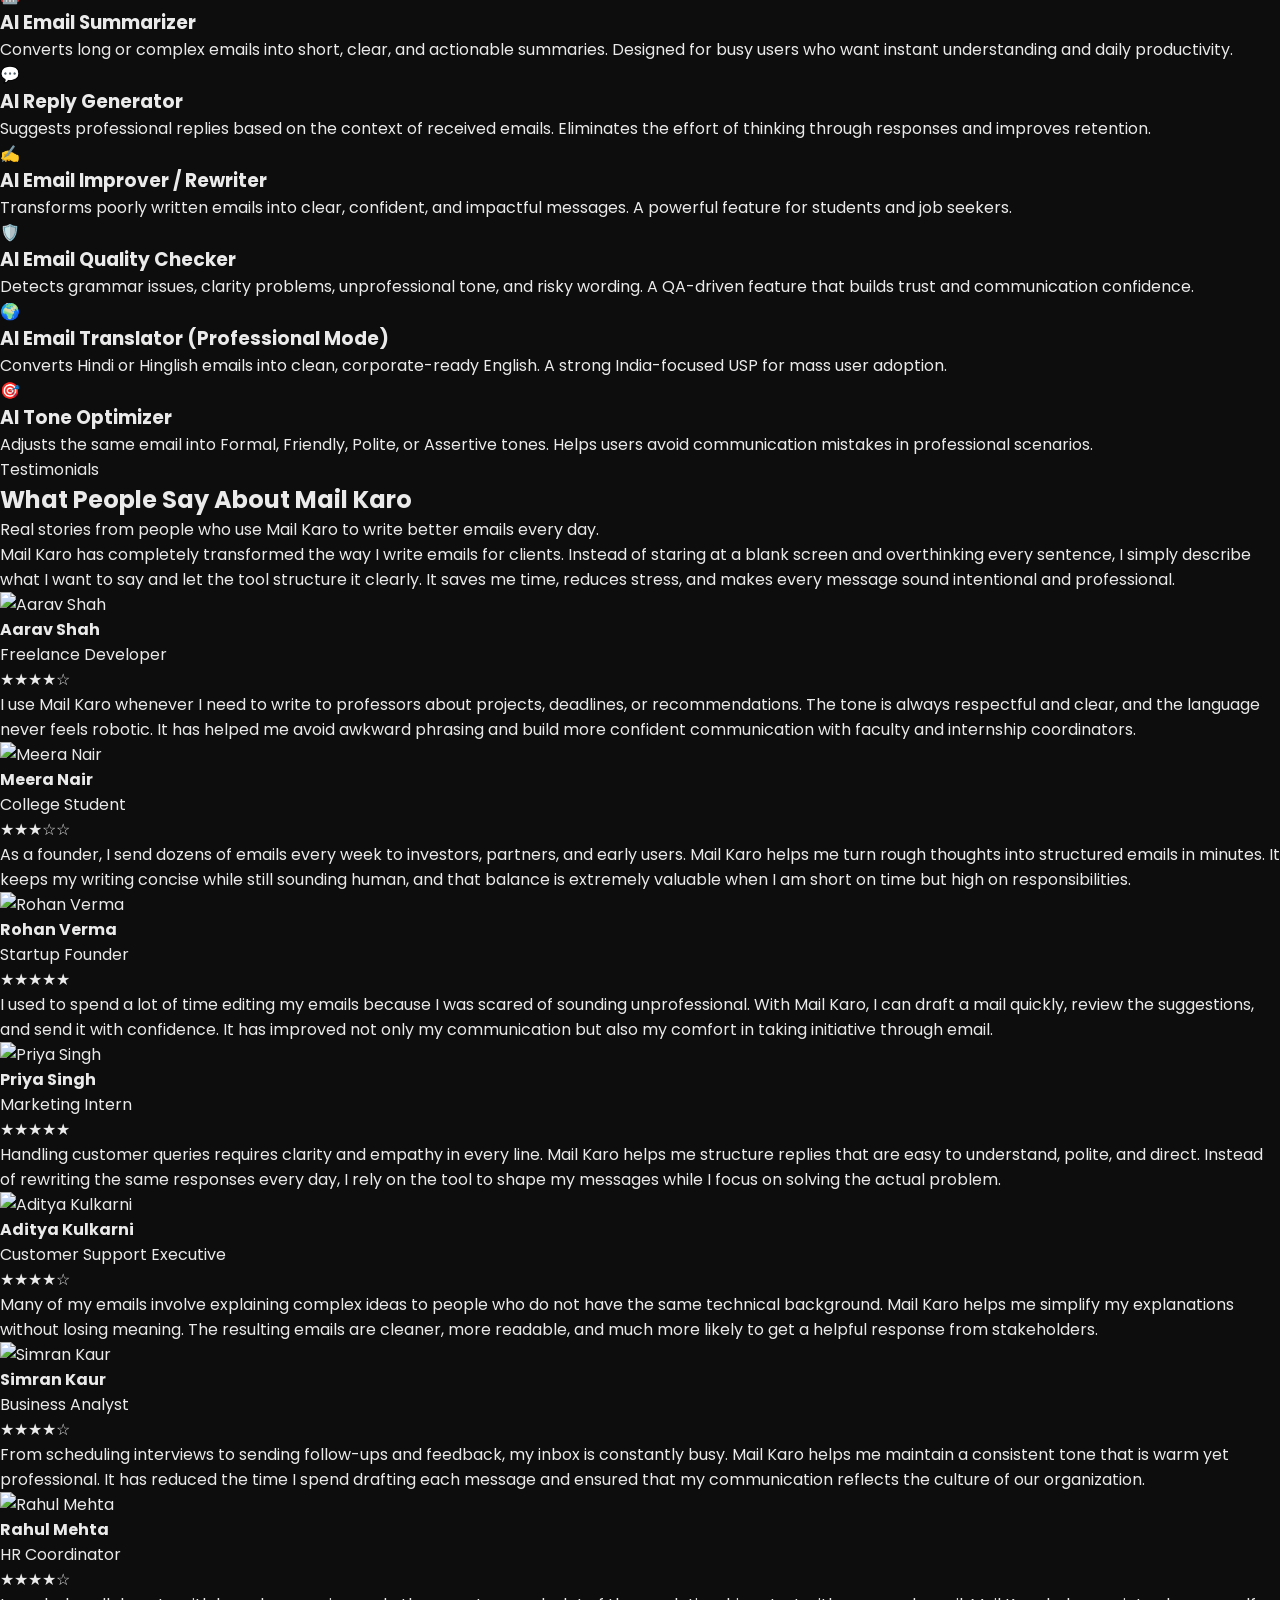
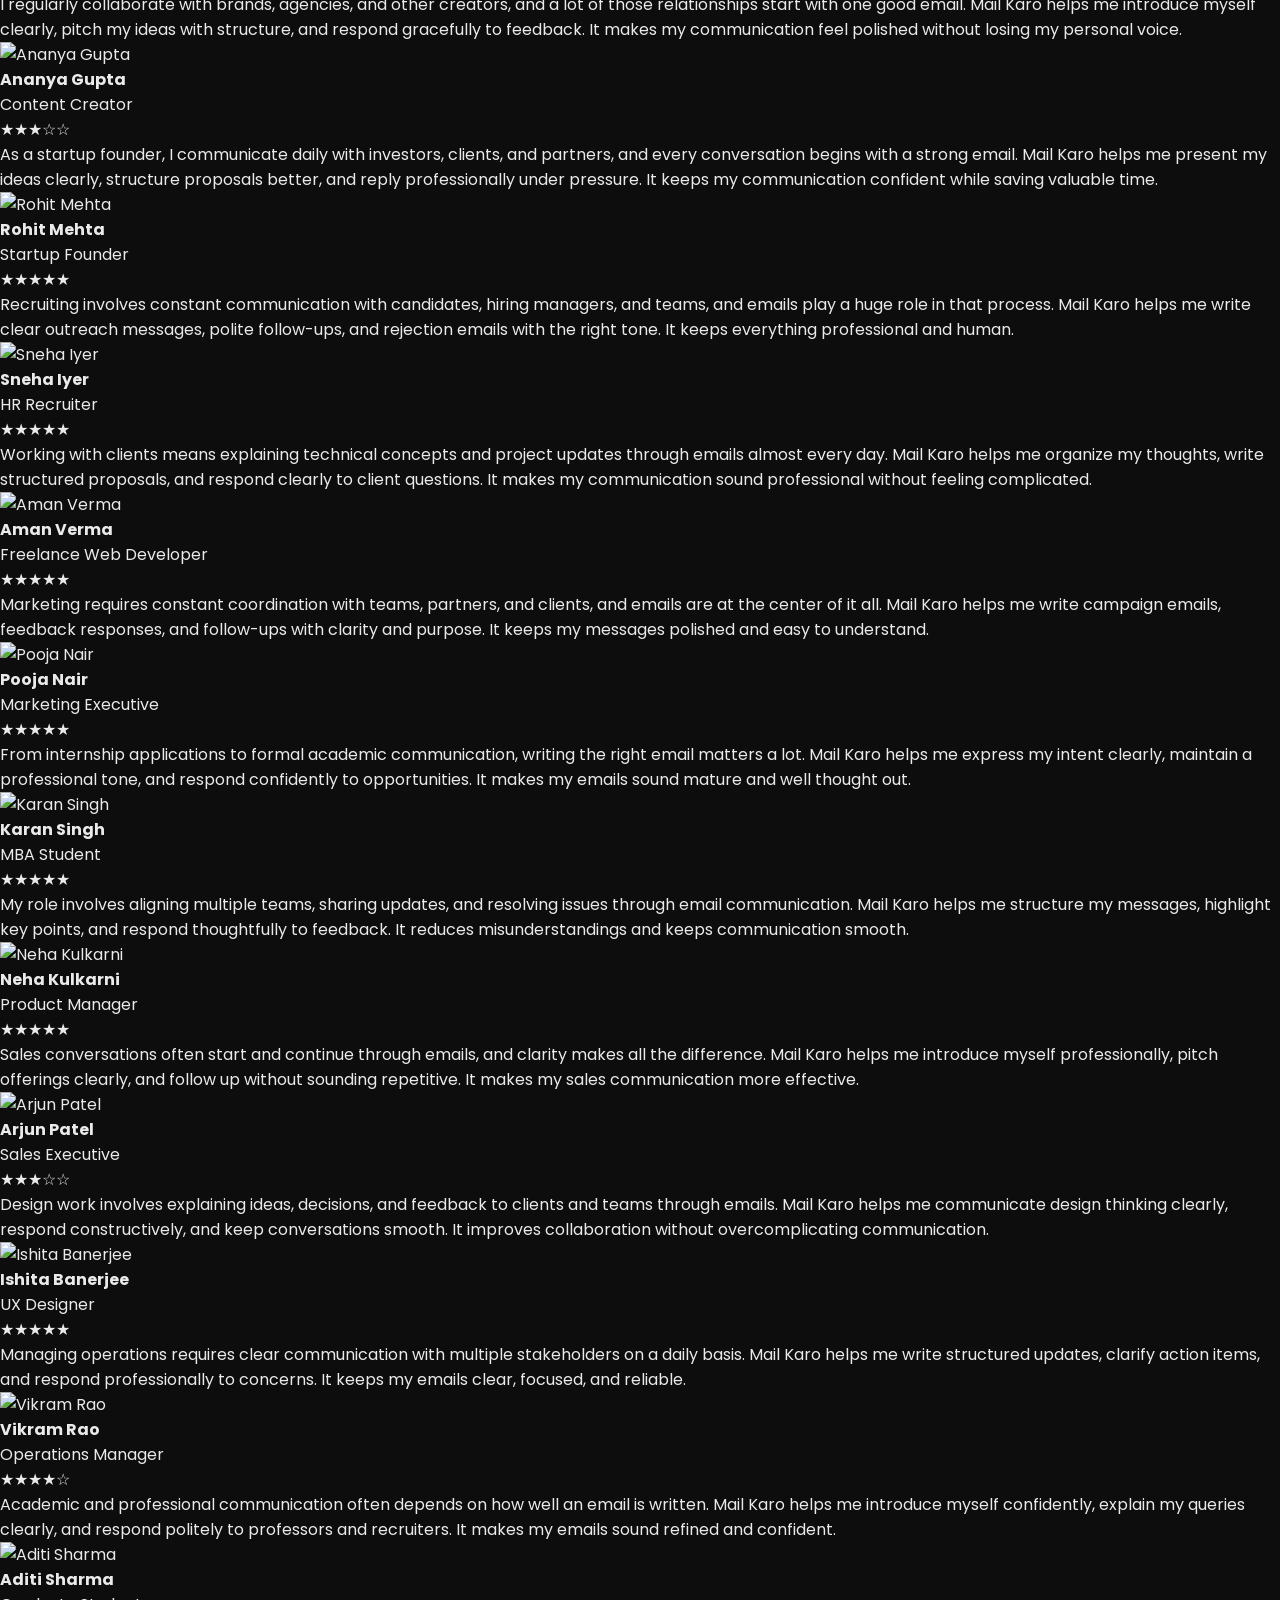
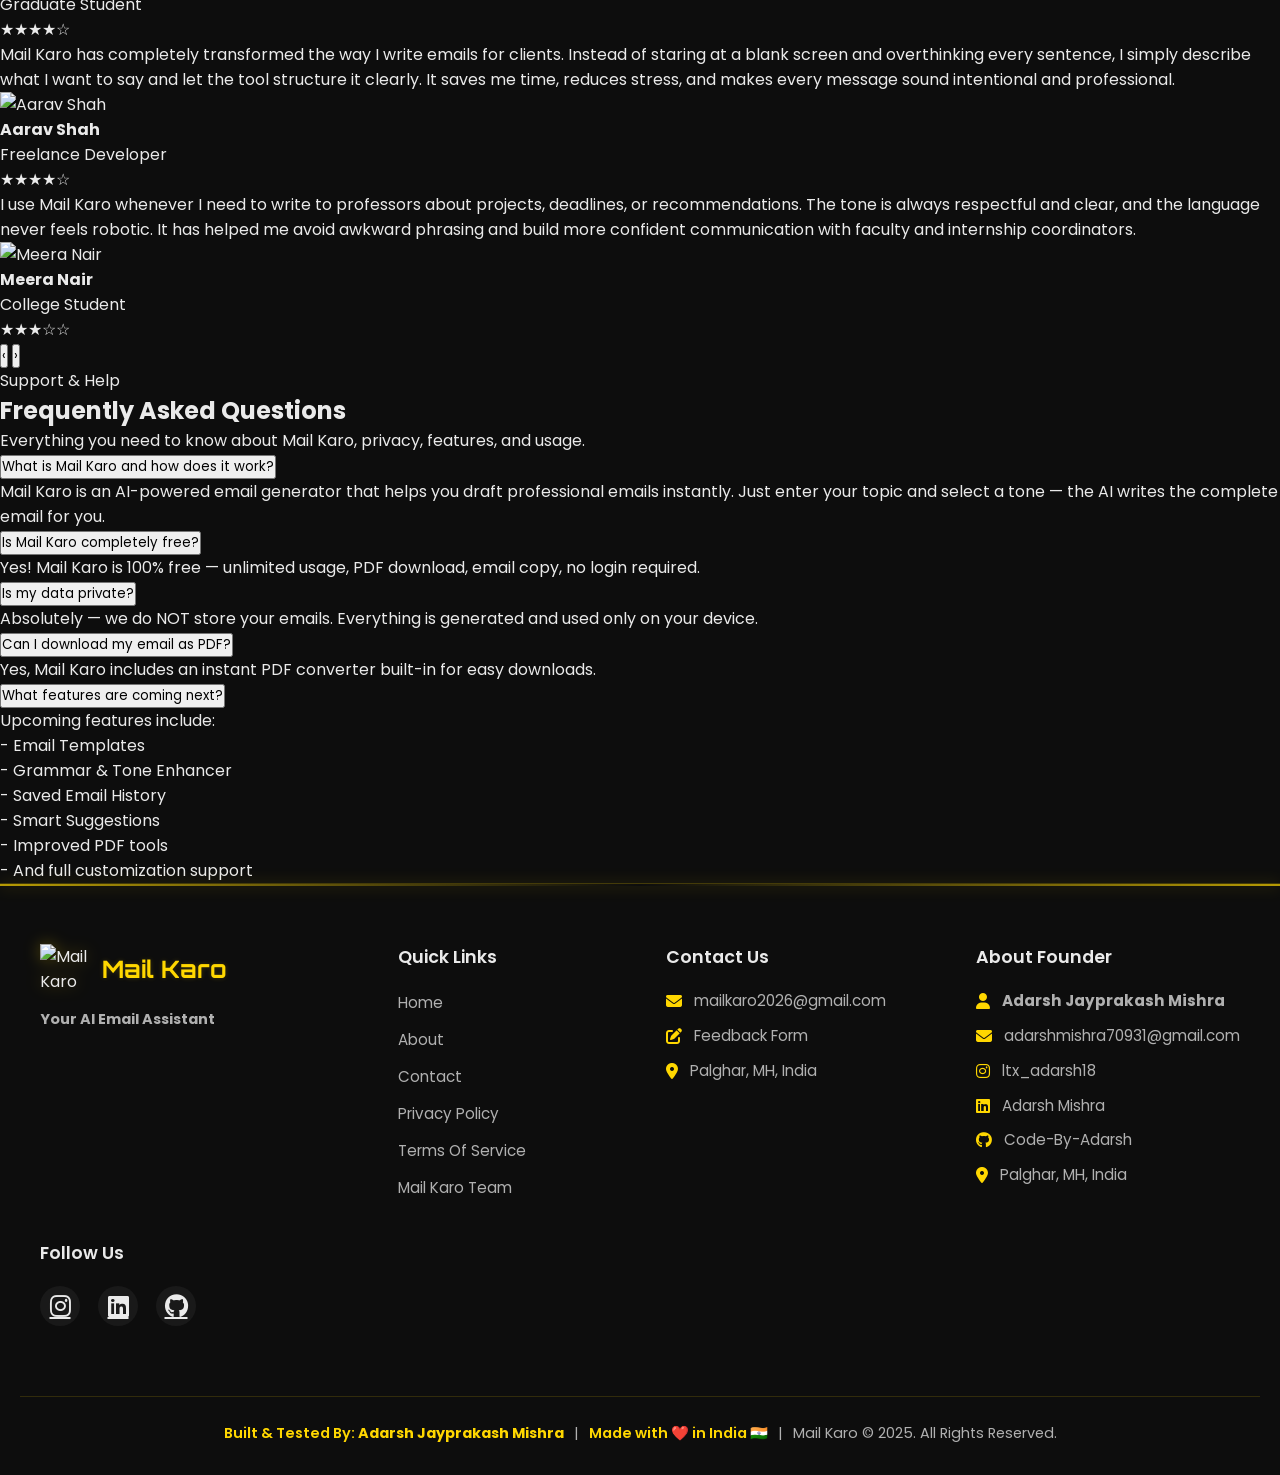
==== commit 9c1b425e: "Add: Small update to fix the layout of AI Email Quality Checker" ====
--- a/index.html
+++ b/index.html
@@ -80,6 +80,8 @@
   <link rel="stylesheet" href="Homepage CSS/testinomial.css">
   <link rel="stylesheet" href="Homepage CSS/Banner1.css">
   <link rel="stylesheet" href="Homepage CSS/Banner2.css">
+  <link rel="stylesheet" href="Homepage CSS/quality-checker.css">
+
   <!-- Mail Karo — Full SEO Schema -->
   <script type="application/ld+json">
 {
@@ -159,7 +161,6 @@
 
       <nav class="nav-links" id="nav-links">
         <ul>
-          <li><a class="nav-item" href="#how">How It Works</a></li>
           <li><a class="nav-item" href="#about">About</a></li>
           <li><a class="nav-item" href="All-pages-html/privacyPolicy.html">Privacy Policy</a></li>
           <li><a class="nav-item" href="All-pages-html/terms-of-service.html">Terms Of Service</a></li>
@@ -226,32 +227,6 @@
     </section>
     <!-- ✅ Hero Section End -->
 
-    <section class="mk-pdf-hero">
-      <div class="mk-pdf-wrapper">
-
-        <!-- LEFT: TEXT -->
-        <div class="mk-pdf-text">
-          <h1>Bring instant PDF creation to Mail Karo.</h1>
-
-          <p>
-            Export your emails, notes, and drafts as clean, fast,
-            <strong>ready-to-share PDFs.</strong>
-            All inside your Mail Karo workspace.
-          </p>
-
-          <a href="#mk-instant-pdf" class="mk-btn mk-pdf-btn">
-            Download PDF Generator Add-On →
-          </a>
-        </div>
-
-        <!-- RIGHT: IMAGE -->
-        <div class="mk-pdf-image">
-          <img src="All Images/b2-removebg-preview.png" alt="PDF Generator">
-        </div>
-
-      </div>
-    </section>
-
     <section class="mk-hero">
       <div class="mk-hero-content">
 
@@ -274,7 +249,33 @@
             <span>AI Powered</span>
           </div>
 
-          <a href="#prompt" class="mk-btn">Use AI Email Generator</a>
+          <a href="#prompt" class="mk-btn">Use AI Email Generator →</a>
+        </div>
+
+      </div>
+    </section>
+
+    <section class="mk-pdf-hero">
+      <div class="mk-pdf-wrapper">
+
+        <!-- LEFT: TEXT -->
+        <div class="mk-pdf-text">
+          <h1>Bring instant PDF creation to Mail Karo.</h1>
+
+          <p>
+            Export your emails, notes, and drafts as clean, fast,
+            <strong>ready-to-share PDFs.</strong>
+            All inside your Mail Karo workspace.
+          </p>
+
+          <a href="#mk-instant-pdf" class="mk-btn mk-pdf-btn">
+            Download PDF Add-On →
+          </a>
+        </div>
+
+        <!-- RIGHT: IMAGE -->
+        <div class="mk-pdf-image">
+          <img src="All Images/b2-removebg-preview.png" alt="PDF Generator">
         </div>
 
       </div>
@@ -366,6 +367,7 @@
           <select id="languageSelect">
             <option value="english" selected>English</option>
             <option value="hindi">Hindi</option>
+            <option value="Hinglish">Hinglish</option>
             <option value="marathi">Marathi</option>
             <option value="gujarati">Gujarati</option>
             <option value="punjabi">Punjabi</option>
@@ -430,6 +432,67 @@
   </section>
   <!-- ✅ Prompt & Output Section End -->
 
+<section class="quality-section" id="quality-checker">
+  <div class="quality-container">
+
+    <h2 class="quality-title">AI Email Quality Checker</h2>
+    <p class="quality-subtitle">
+      Analyze your email for grammar, clarity, tone, and risk before sending.
+    </p>
+
+    <!-- Checking Type -->
+    <div class="quality-options">
+      <div class="quality-option">
+        <label for="checkTypeSelect">Select Mode:</label>
+        <select id="checkTypeSelect">
+          <option value="normal">Normal</option>
+          <option value="medium">Medium</option>
+          <option value="advanced">Advanced</option>
+        </select>
+      </div>
+    </div>
+
+    <!-- Input -->
+    <div class="quality-input-box">
+      <textarea
+        id="qualityInput"
+        placeholder="Paste the email you want to review here..."
+        rows="3"
+      ></textarea>
+      <button id="checkBtn">🛡️ Check</button>
+    </div>
+
+    <!-- Total Time -->
+    <div class="quality-timer">
+      <span id="totalTime">Total Time: 0s</span>
+    </div>
+
+    <!-- Output -->
+    <div class="quality-output-box">
+      <div class="quality-output-header">
+        <h3>Email Quality Report</h3>
+      </div>
+
+      <p id="qualityOutput">
+        Your AI Email Quality Check Report will appear here...
+      </p>
+
+      <div class="quality-actions">
+        <div class="quality-mode-inline">
+  <label for="checkTypeSelectMirror">Select Mode:</label>
+  <select id="checkTypeSelectMirror">
+    <option value="normal">Normal</option>
+    <option value="medium">Medium</option>
+    <option value="advanced">Advanced</option>
+  </select>
+</div>
+        <button class="quality-ghost-btn" id="recheckBtn">🔁 Rechecking</button>
+        <button class="quality-ghost-btn" id="resetQualityBtn">🧹 Reset</button>
+      </div>
+    </div>
+
+  </div>
+</section>
 
   <!-- PDF converter section -->
   <section id="mk-instant-pdf" class="mk-instant-pdf">
@@ -471,23 +534,71 @@
   </section>
   <!-- ===== End Instant Pdf converter section ===== -->
 
-  <section class="current-features-section">
-<h2 class="section-title uf-reveal">Current Features<img src="All Images/talk.png" class="accent-icon" alt="accent icon">
- </h2>
-    <div class="features-list">
-
-      <div class="feature-item">
-        <h3>
-          <span class="icon">🤖</span>
-          AI Email Generation
-        </h3>
-        <p>
-          Write professional, context-aware, and perfectly formatted emails instantly using the power of Artificial
-          Intelligence. **Mail Karo eliminates writer's block**—simply input a brief topic and the desired tone (e.g.,
-          formal, friendly, urgent), and let our AI draft a complete, polished message for you in seconds.
-        </p>
-      </div>
-
+  <section class="current-features-section" id="current-features">
+    <h2>Current Features</h2>
+
+    <div class="cf-grid">
+      <!-- Card 1: AI Email Generation -->
+      <div class="cf-card">
+        <div class="cf-icon"><i class="fas fa-robot"></i></div>
+        <h3>AI Email Generator</h3>
+        <p>Generate professional emails instantly with smart AI. Context-aware and perfectly formatted.</p>
+        <button class="cf-btn" id="cf-gen-btn">Try It Now</button>
+      </div>
+
+      <!-- Card 2: PDF Converter -->
+      <div class="cf-card">
+        <div class="cf-icon"><i class="fas fa-file-pdf"></i></div>
+        <h3>PDF Converter</h3>
+        <p>Convert your emails into clean, shareable PDFs in one click. Download directly to your device.</p>
+        <button class="cf-btn" id="cf-pdf-btn">Convert to PDF</button>
+      </div>
+
+      <!-- Card 3: Tone Selector -->
+      <div class="cf-card">
+        <div class="cf-icon"><i class="fas fa-sliders-h"></i></div>
+        <h3>Tone Selector</h3>
+        <p>Choose the perfect tone: Formal, Friendly, Urgent, or Polite. Customize how you sound.</p>
+        <select class="cf-select" id="cf-tone-select">
+          <option value="formal">Formal</option>
+          <option value="friendly">Friendly</option>
+          <option value="polite">Polite</option>
+          <option value="confident">Confident</option>
+        </select>
+      </div>
+
+      <!-- Card 4: Length Optimization -->
+      <div class="cf-card">
+        <div class="cf-icon"><i class="fas fa-ruler-combined"></i></div>
+        <h3>Length Optimizer</h3>
+        <p>Adjust email length to fit your needs. Short, Medium, or Long formats available.</p>
+        <div class="cf-length-options" id="cf-length-scroll">
+          <button class="cf-length-btn active" data-value="small">Short</button>
+          <button class="cf-length-btn" data-value="medium">Medium</button>
+          <button class="cf-length-btn" data-value="large">Long</button>
+        </div>
+      </div>
+
+      <!-- Card 5: Templates Selector -->
+      <div class="cf-card">
+        <div class="cf-icon"><i class="fas fa-layer-group"></i></div>
+        <h3>Smart Templates</h3>
+        <p>Access pre-designed templates for Job Apps, Leaves, Complaints, and more.</p>
+        <select class="cf-select" id="cf-template-select">
+          <option value="">Select Template</option>
+          <option value="job">Job Application</option>
+          <option value="leave">Leave Request</option>
+          <option value="followup">Follow Up</option>
+        </select>
+      </div>
+
+      <!-- Card 6: Dark/Light Mode -->
+      <div class="cf-card" id="cf-theme-toggle" style="cursor: pointer;">
+        <div class="cf-icon"><i class="fas fa-moon"></i></div>
+        <h3>Dark Mode</h3>
+        <p>Switch between Dark and Light themes for a comfortable reading experience.</p>
+        <button class="cf-btn">Toggle Theme</button>
+      </div>
     </div>
   </section>
 
@@ -500,41 +611,39 @@
       <div class="features-grid">
 
         <div class="feature-card uf-reveal">
-          <i class="fas fa-robot feature-icon"></i>
+          <span class="feature-icon">🤖</span>
           <h3>AI Email Summarizer</h3>
-          <p>Get instant, concise summaries of long email threads so you can catch up faster and save time.</p>
+          <p>Converts long or complex emails into short, clear, and actionable summaries. Designed for busy users who want instant understanding and daily productivity.</p>
         </div>
 
         <div class="feature-card uf-reveal">
-          <i class="fas fa-language feature-icon"></i>
-          <h3>Multi-Language Email Writer</h3>
-          <p>Draft emails effortlessly in multiple languages using intelligent writing assistance tailored to your
-            needs.</p>
+          <span class="feature-icon">💬</span>
+          <h3>AI Reply Generator</h3>
+          <p>Suggests professional replies based on the context of received emails. Eliminates the effort of thinking through responses and improves retention.</p>
         </div>
 
         <div class="feature-card uf-reveal">
-          <i class="fas fa-clone feature-icon"></i>
-          <h3>Smart Email Templates</h3>
-          <p>Dynamically generate templates based on the context and recipient of your message for perfect emails every
-            time.</p>
+          <span class="feature-icon">✍️</span>
+          <h3>AI Email Improver / Rewriter</h3>
+          <p>Transforms poorly written emails into clear, confident, and impactful messages. A powerful feature for students and job seekers.</p>
         </div>
 
         <div class="feature-card uf-reveal">
-          <i class="fas fa-moon feature-icon"></i>
-          <h3>Dark Mode</h3>
-          <p>A sleek, low-light interface for comfortable emailing at night or in low-light conditions.</p>
+          <span class="feature-icon">🛡️</span>
+          <h3>AI Email Quality Checker</h3>
+          <p>Detects grammar issues, clarity problems, unprofessional tone, and risky wording. A QA-driven feature that builds trust and communication confidence.</p>
         </div>
 
         <div class="feature-card uf-reveal">
-          <i class="fas fa-microphone-alt feature-icon"></i>
-          <h3>Voice-to-Email Generation</h3>
-          <p>Dictate your message and let AI instantly convert it into a structured email, hands-free.</p>
+          <span class="feature-icon">🌍</span>
+          <h3>AI Email Translator (Professional Mode)</h3>
+          <p>Converts Hindi or Hinglish emails into clean, corporate-ready English. A strong India-focused USP for mass user adoption.</p>
         </div>
 
         <div class="feature-card uf-reveal">
-          <i class="fas fa-users feature-icon"></i>
-          <h3>Team Collaboration Tools</h3>
-          <p>Share, review, and finalize email drafts with your team within the Mail Karo app.</p>
+          <span class="feature-icon">🎯</span>
+          <h3>AI Tone Optimizer</h3>
+          <p>Adjusts the same email into Formal, Friendly, Polite, or Assertive tones. Helps users avoid communication mistakes in professional scenarios.</p>
         </div>
       </div>
   </section>
@@ -675,7 +784,7 @@
           <img src="All Images/Logo.png" alt="Mail Karo Logo">
           <h2>Mail Karo</h2>
         </div>
-        <p class="tagline"><b>Write Smart • Send Fast</b></p>
+        <p class="tagline"><b>Your AI Email Assistant</b></p>
       </div>
 
       <!-- Section 2: Quick Links -->
@@ -687,7 +796,8 @@
           <li><a href="contactUs.html">Contact</a></li>
           <li><a href="All-pages-html/privacyPolicy.html">Privacy Policy</a></li>
           <li><a href="All-pages-html/terms-of-service.html">Terms Of Service</a></li>
-          <li><a href="https://github.com/Code-By-Adarsh/Mail-Karo/graphs/contributors">Mail Karo Team</a></li>
+          <li><a href="https://github.com/Code-By-Adarsh/Mail-Karo/graphs/contributors" target="_blank">Mail Karo
+              Team</a></li>
         </ul>
       </div>
 
@@ -697,7 +807,11 @@
         <ul class="contact-info-list">
           <li>
             <i class="fa-solid fa-envelope"></i>
-            <a href="mailto:mailkaro2026@gmail.com">mailkaro2026@gmail.com</a>
+            <a href="mailto:mailkaro2026@gmail.com" target="_blank">mailkaro2026@gmail.com</a>
+          </li>
+          <li>
+            <i class="fa-solid fa-solid fa-pen-to-square"></i>
+            <a href="https://forms.gle/P6ZuD96CJK6jcWMP7" target="_blank">Feedback Form</a>
           </li>
           <li>
             <i class="fa-solid fa-location-dot"></i>
@@ -705,6 +819,38 @@
           </li>
         </ul>
       </div>
+
+      <!-- About Founder -->
+      <div class="footer-column footer-founder">
+        <h3>About Founder</h3>
+        <ul class="contact-info-list">
+          <li>
+            <i class="fa-solid fa-user"></i>
+            <h4>Adarsh Jayprakash Mishra</h4>
+          </li>
+          <li>
+            <i class="fa-solid fa-envelope"></i>
+            <a href="adarshmishra70931@gmail.com">adarshmishra70931@gmail.com</a>
+          </li>
+          <li>
+            <i class="fa-brands fa-instagram"></i>
+            <a href="https://www.instagram.com/ltx_adarsh18" target="_blank">ltx_adarsh18</a>
+          </li>
+          <li>
+            <i class="fa-brands fa-linkedin"></i>
+            <a href="https://www.linkedin.com/in/adarsh-jayprakash-mishra" target="_blank">Adarsh Mishra</a>
+          </li>
+          <li>
+            <i class="fa-brands fa-github"></i>
+            <a href="https://github.com/Code-By-Adarsh" target="_blank">Code-By-Adarsh</a>
+          </li>
+          <li>
+            <i class="fa-solid fa-location-dot"></i>
+            <span>Palghar, MH, India</span>
+          </li>
+        </ul>
+      </div>
+
 
       <!-- Section 4: Social Media -->
       <div class="footer-column social-column">
@@ -755,6 +901,8 @@
   <script src="Homepage JS/testinomial.js" defer></script>
   <script src="Homepage JS/Banner1.js" defer></script>
   <script src="Homepage JS/Banner2.js" defer></script>
+  <script src="Homepage JS/current-features.js" defer></script>
+  <script src="Homepage JS/quality-checker.js" defer></script>
 </body>
 
 </html>
--- a/Homepage CSS/current-features.css
+++ b/Homepage CSS/current-features.css
@@ -1,129 +1,227 @@
+/* --- Current Features Section Container --- */
 .current-features-section {
-    padding: 80px 20px;
+    padding: 100px 20px;
+    background: var(--bg);
+    /* Fallback */
+    background: radial-gradient(circle at center, rgba(255, 215, 0, 0.03) 0%, var(--bg) 70%);
     text-align: center;
-    background-color: var(--bg);
-    /* Background color adapts to theme */
-}
-
-/* Section heading */
+    overflow: hidden;
+    /* Prevent spillover from animations */
+}
+
+/* Section Title */
 .current-features-section h2 {
     font-family: 'Orbitron', sans-serif;
-    font-size: 3.2em;
+    font-size: 3rem;
     color: var(--accent);
-    margin-bottom: 15px;
-    font-weight: 800;
     text-transform: uppercase;
-    letter-spacing: 3px;
-    text-shadow: 0 0 10px rgba(255, 215, 0, 0.5);
-}
-.uf-reveal { 
+    letter-spacing: 2px;
+    margin-bottom: 60px;
+    text-shadow: 0 0 20px rgba(255, 215, 0, 0.3);
+    position: relative;
+    display: inline-block;
+}
+
+/* Title Decoration */
+.current-features-section h2::after {
+    content: '';
+    position: absolute;
+    width: 60%;
+    height: 3px;
+    background: var(--accent);
+    bottom: -15px;
+    left: 20%;
+    border-radius: 2px;
+    box-shadow: 0 0 10px var(--accent);
+}
+
+/* Grid Layout */
+.cf-grid {
+    display: grid;
+    grid-template-columns: repeat(3, 1fr);
+    gap: 30px;
+    max-width: 1200px;
+    margin: 0 auto;
+    padding: 0 20px;
+}
+
+/* --- Card Design (Glassy Yellow) --- */
+.cf-card {
+    background: rgba(20, 20, 20, 0.6);
+    /* Dark semi-transparent */
+    backdrop-filter: blur(12px);
+    -webkit-backdrop-filter: blur(12px);
+    border: 1px solid rgba(255, 215, 0, 0.1);
+    border-radius: 20px;
+    padding: 30px;
+    text-align: left;
+    transition: all 0.4s cubic-bezier(0.175, 0.885, 0.32, 1.275);
+    position: relative;
+    overflow: hidden;
+    display: flex;
+    flex-direction: column;
+    justify-content: space-between;
     opacity: 0;
-    transform: translateY(40px);
-    transition: opacity 0.8s ease-out, transform 0.8s ease-out;
-}
-
-
-/* Light mode heading glow */
-[data-theme="light"] .current-features-section h2 {
-    /* Subtle shadow/highlight matching other light mode headers */
-    text-shadow: 0 0 8px rgba(212, 175, 55, 0.15);
-}
-
-/* Subtitle */
-.current-features-section .features-subtitle {
-    font-size: 1.1em;
+    /* For animation */
+    transform: translateY(50px);
+}
+
+/* Light Mode Overrides for Cards */
+[data-theme="light"] .cf-card {
+    background: rgba(255, 255, 255, 0.7);
+    border: 1px solid rgba(0, 0, 0, 0.05);
+    box-shadow: 0 8px 32px 0 rgba(31, 38, 135, 0.1);
+}
+
+.cf-card.visible {
+    opacity: 1;
+    transform: translateY(0);
+}
+
+/* Hover Effects */
+.cf-card:hover {
+    transform: translateY(-10px) scale(1.02);
+    border-color: rgba(255, 215, 0, 0.5);
+    box-shadow: 0 15px 40px rgba(255, 215, 0, 0.15);
+}
+
+[data-theme="light"] .cf-card:hover {
+    box-shadow: 0 15px 40px rgba(0, 0, 0, 0.1);
+    border-color: var(--accent);
+}
+
+/* Card Icon */
+.cf-icon {
+    font-size: 2.5rem;
+    color: var(--accent);
+    margin-bottom: 20px;
+    background: rgba(255, 215, 0, 0.1);
+    width: 60px;
+    height: 60px;
+    display: flex;
+    align-items: center;
+    justify-content: center;
+    border-radius: 50%;
+    transition: transform 0.4s ease;
+}
+
+.cf-card:hover .cf-icon {
+    transform: rotateY(180deg);
+    background: var(--accent);
+    color: #000;
+}
+
+/* Card Content */
+.cf-card h3 {
+    font-family: 'Poppins', sans-serif;
+    font-size: 1.5rem;
+    color: var(--text);
+    margin-bottom: 12px;
+    font-weight: 600;
+}
+
+[data-theme="light"] .cf-card h3 {
+    color: #333;
+}
+
+.cf-card p {
+    font-size: 0.95rem;
     color: var(--text-muted);
-    margin-bottom: 40px;
-}
-
-/* --- Features List Container --- */
-.features-list {
-    display: flex;
-    justify-content: center;
-    gap: 40px;
-    margin-top: 40px;
-    flex-wrap: wrap;
-}
-
-/* --- Individual Feature Item (Card) --- */
-.feature-item {
+    line-height: 1.6;
+    margin-bottom: 20px;
+    flex-grow: 1;
+}
+
+/* --- Interactive Elements inside Cards --- */
+
+/* Buttons */
+.cf-btn {
+    padding: 10px 20px;
+    background: transparent;
+    border: 1px solid var(--accent);
+    color: var(--accent);
+    border-radius: 8px;
+    cursor: pointer;
+    font-weight: 600;
+    transition: all 0.3s ease;
+    width: 100%;
+}
+
+.cf-btn:hover {
+    background: var(--accent);
+    color: #000;
+}
+
+/* Select/Dropdowns */
+.cf-select {
     background-color: var(--panel);
-    /* White/light grey in light mode */
-    border: 1px solid var(--border);
-    /* Dark/subtle border in light mode */
-    border-radius: 12px;
-    padding: 30px;
+  color: var(--text);
+  border: 1px solid var(--border);
+  padding: 10px 14px;
+  border-radius: 10px;
+  font-size: 0.95rem;
+  cursor: pointer;
+  transition: 0.3s ease;
+}
+
+[data-theme="light"] .cf-select {
+    background: rgba(0, 0, 0, 0.05);
+    border-color: rgba(0, 0, 0, 0.1);
+    color: #333;
+}
+
+/* Length Selector Buttons */
+.cf-length-options {
+    display: flex;
+    gap: 8px;
+    margin-top: auto;
+}
+
+.cf-length-btn {
+    flex: 1;
+    padding: 8px 0;
+    font-size: 0.8rem;
+    background: rgba(255, 255, 255, 0.05);
+    border: 1px solid rgba(255, 255, 255, 0.1);
+    color: var(--text-muted);
+    border-radius: 6px;
+    cursor: pointer;
+    transition: all 0.3s;
+}
+
+.cf-length-btn:hover,
+.cf-length-btn.active {
+    background: var(--accent);
+    color: #000;
+    border-color: var(--accent);
+}
+
+/* Dark Mode Toggle Area */
+.cf-toggle-area {
+    display: flex;
+    align-items: center;
+    justify-content: space-between;
     width: 100%;
-    max-width: 450px;
-    text-align: left;
-    transition: transform 0.3s ease, box-shadow 0.3s ease, border-color 0.3s ease;
-
-    /* Dark Mode Shadow (Subtle) */
-    box-shadow: 0 0 20px rgba(255, 215, 0, 0.08);
-}
-
-/* Light Mode Override for Card Shadow */
-[data-theme="light"] .feature-item {
-    /* Neutral shadow used for light mode panels */
-    box-shadow: 0 2px 12px rgba(0, 0, 0, 0.08);
-}
-
-/* --- Feature Item Hover Effect (Dark Mode) --- */
-.feature-item:hover {
-    transform: translateY(-5px);
-    box-shadow: 0 0 25px rgba(255, 215, 0, 0.15);
-    border-color: var(--accent);
-}
-
-/* Feature Item Hover Effect (Light Mode Override) */
-[data-theme="light"] .feature-item:hover {
-    transform: translateY(-5px);
-    /* Lighter accent shadow for light mode hover */
-    box-shadow: 0 4px 20px rgba(212, 175, 55, 0.2);
-    border-color: var(--accent);
-}
-
-/* --- Feature Title (Text) --- */
-.feature-item h3 {
-    font-size: 1.4em;
-    color: var(--accent);
-    /* Yellow in dark, slightly darker yellow/gold in light */
-    margin-bottom: 10px;
-    display: flex;
-    align-items: center;
-}
-
-/* --- Icon/Emoji Styling --- */
-.feature-item .icon {
-    font-size: 1.8em;
-    margin-right: 15px;
-}
-
-/* --- Feature Description --- */
-.feature-item p {
-    font-size: 1em;
-    color: var(--text);
-    /* Black/dark grey in light mode */
-    line-height: 1.6;
-}
-
-/* --- Responsiveness for Mobile --- */
+    cursor: pointer;
+}
+
+/* --- Responsive Design --- */
+@media (max-width: 1024px) {
+    .cf-grid {
+        grid-template-columns: repeat(2, 1fr);
+    }
+}
+
 @media (max-width: 768px) {
+    .cf-grid {
+        grid-template-columns: 1fr;
+    }
+
     .current-features-section {
-        padding: 50px 15px;
+        padding: 60px 15px;
     }
 
     .current-features-section h2 {
-        font-size: 2em;
-    }
-
-    .features-list {
-        flex-direction: column;
-        gap: 20px;
-        align-items: center;
-    }
-
-    .feature-item {
-        max-width: 90%;
+        font-size: 2.2rem;
     }
 }
--- a/Homepage CSS/quality-checker.css
+++ b/Homepage CSS/quality-checker.css
@@ -0,0 +1,199 @@
+/* ===============================
+   QUALITY CHECKER – ISOLATED UI
+================================ */
+
+.quality-section {
+  background-color: var(--bg);
+  padding: 80px 20px;
+  display: flex;
+  justify-content: center;
+}
+
+.quality-container {
+  width: 100%;
+  max-width: 900px;
+  text-align: center;
+  color: var(--text);
+}
+
+/* Heading */
+.quality-title {
+  font-family: 'Orbitron', sans-serif;
+  font-size: 2.2rem;
+  color: var(--accent);
+  text-shadow: 0 0 10px rgba(255,215,0,0.3);
+}
+
+.quality-subtitle {
+  color: var(--text-muted);
+  margin: 10px 0 40px;
+  font-size: 1.1rem;
+}
+
+/* Options */
+.quality-options {
+  display: flex;
+  justify-content: flex-start;
+  margin-bottom: 18px;
+}
+
+.quality-option {
+  display: flex;
+  flex-direction: column;
+  gap: 6px;
+}
+
+.quality-option label {
+  font-weight: 600;
+  color: var(--accent);
+}
+
+.quality-option select {
+  background: var(--panel);
+  color: var(--text);
+  border: 1px solid var(--border);
+  padding: 10px 14px;
+  border-radius: 10px;
+}
+
+/* Input Box */
+.quality-input-box {
+  display: flex;
+  background: var(--panel);
+  border: 1px solid var(--border);
+  border-radius: 14px;
+  overflow: hidden;
+  box-shadow: 0 0 20px rgba(255,215,0,0.08);
+}
+
+.quality-input-box textarea {
+  flex: 1;
+  padding: 16px;
+  border: none;
+  background: transparent;
+  color: var(--text);
+  resize: none;
+  min-height: 80px;
+  max-height: 250px;
+}
+
+.quality-input-box button {
+  background: linear-gradient(90deg, var(--accent), var(--accent-hover));
+  color: #000;
+  font-weight: 700;
+  padding: 12px 28px;
+  border: none;
+  cursor: pointer;
+}
+
+.quality-input-box button:hover {
+  transform: translateY(-2px);
+  box-shadow: 0 0 25px rgba(255,215,0,0.5);
+}
+
+/* Timer */
+.quality-timer {
+  margin-top: 8px;
+  font-size: 0.9rem;
+  color: var(--text-muted);
+  text-align: left;
+}
+
+/* Output */
+.quality-output-box {
+  margin-top: 40px;
+  background: var(--panel);
+  border: 1px solid var(--border);
+  border-radius: 14px;
+  padding: 20px;
+  text-align: left;
+}
+
+.quality-output-header h3 {
+  font-family: 'Orbitron', sans-serif;
+  color: var(--accent);
+}
+
+.quality-output-header {
+  margin-bottom: 14px; /* header ke niche clean gap */
+}
+
+#qualityOutput {
+  margin-top: 8px;
+  line-height: 1.8;
+}
+
+/* Actions */
+.quality-actions {
+  display: flex;
+  gap: 12px;
+  margin-top: 20px;
+  flex-wrap: wrap;
+}
+
+.quality-score-badge {
+  font-weight: 700;
+  padding: 8px 14px;
+  border-radius: 10px;
+  display: inline-block;
+  margin-bottom: 10px;
+  background: rgba(255,215,0,0.15);
+}
+
+
+.quality-mode-inline {
+  display: flex;
+  align-items: center;
+  gap: 10px;
+  margin-top: 10px;
+}
+
+.quality-mode-inline label {
+  font-weight: 600;
+  color: var(--accent);
+}
+
+.quality-mode-inline select {
+  background: var(--panel);
+  color: var(--text);
+  border: 1px solid var(--border);
+  padding: 8px 12px;
+  border-radius: 10px;
+  cursor: pointer;
+}
+
+
+.quality-ghost-btn {
+  background: transparent;
+  border: 1px solid var(--border);
+  color: var(--text);
+  padding: 10px 18px;
+  border-radius: 10px;
+  cursor: pointer;
+  transition: 0.25s;
+}
+
+.quality-ghost-btn:hover {
+  border-color: var(--accent);
+  color: var(--accent);
+  box-shadow: 0 0 12px rgba(255,215,0,0.25);
+}
+
+/* Responsive */
+@media (max-width: 768px) {
+  .quality-input-box {
+    flex-direction: column;
+  }
+
+  .quality-input-box button {
+    width: 100%;
+  }
+
+  .quality-actions {
+    flex-direction: column;
+  }
+
+  .quality-ghost-btn {
+    width: 100%;
+  }
+}
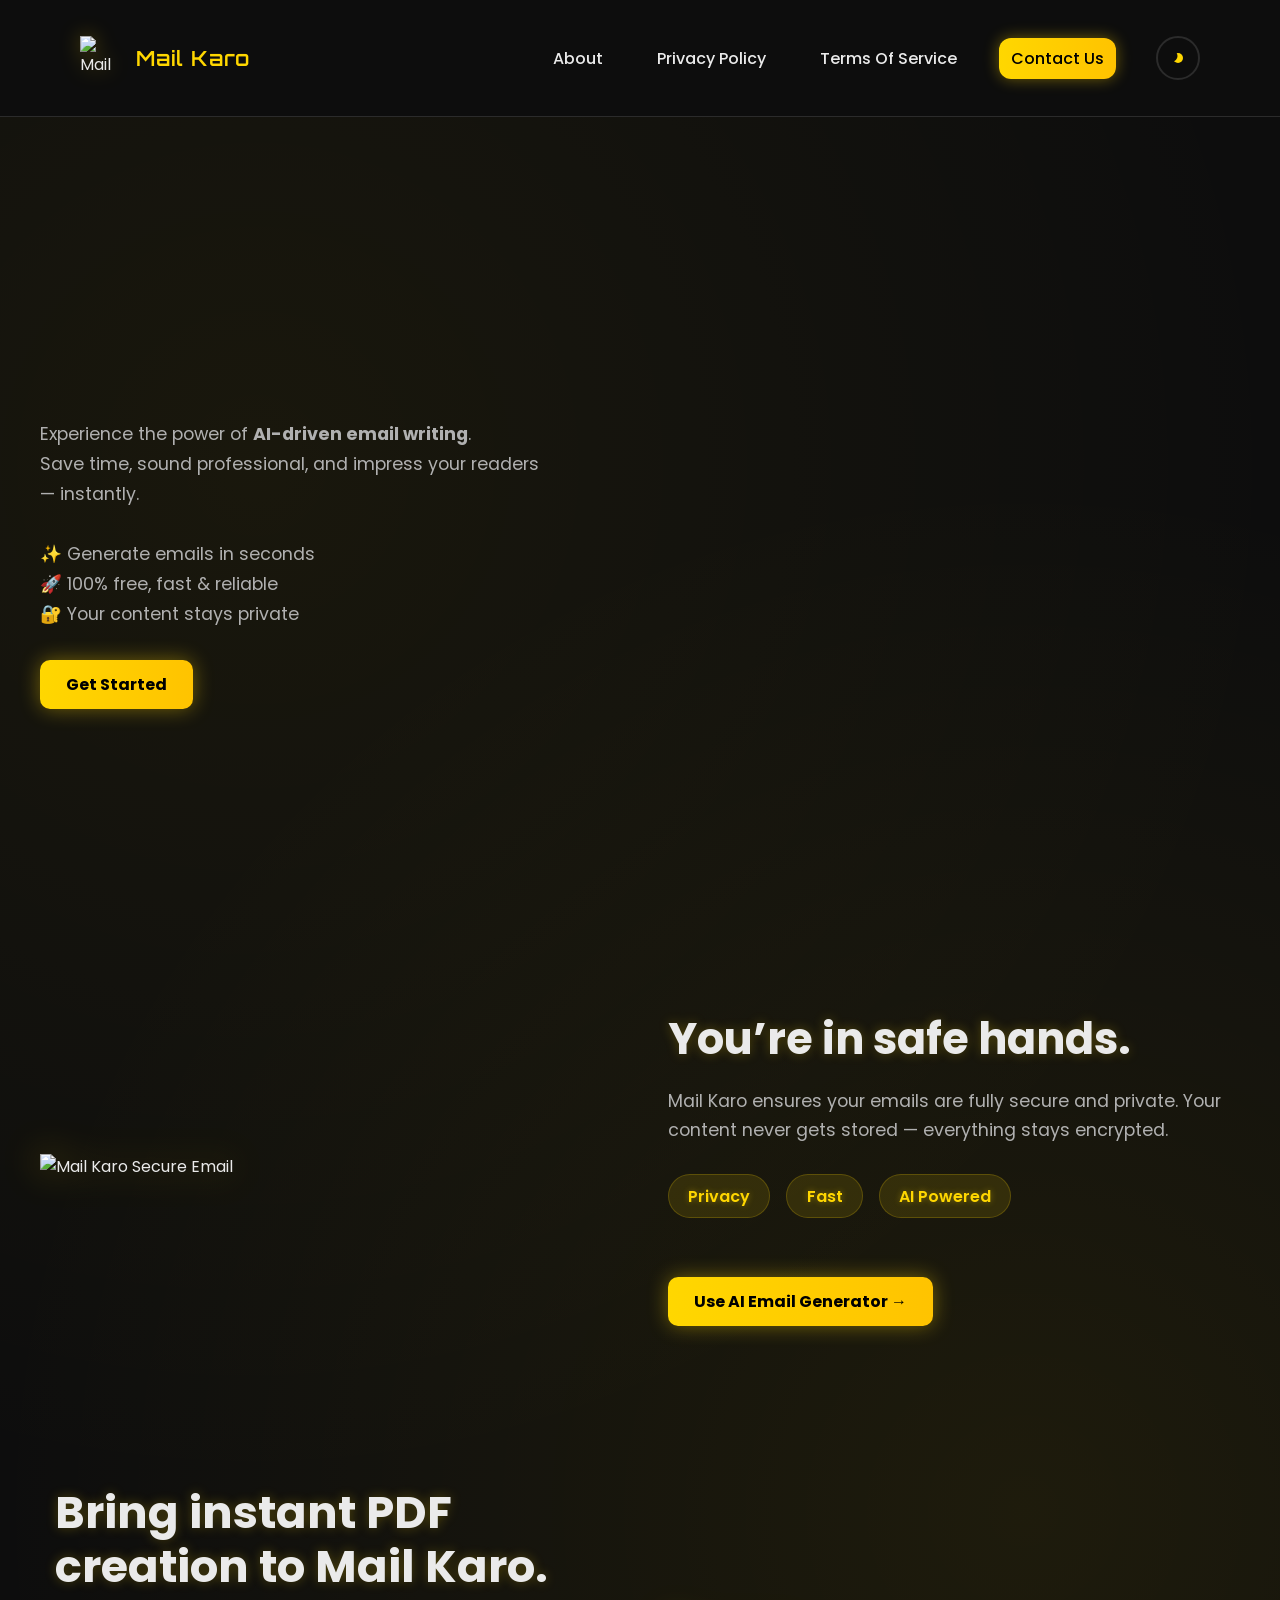
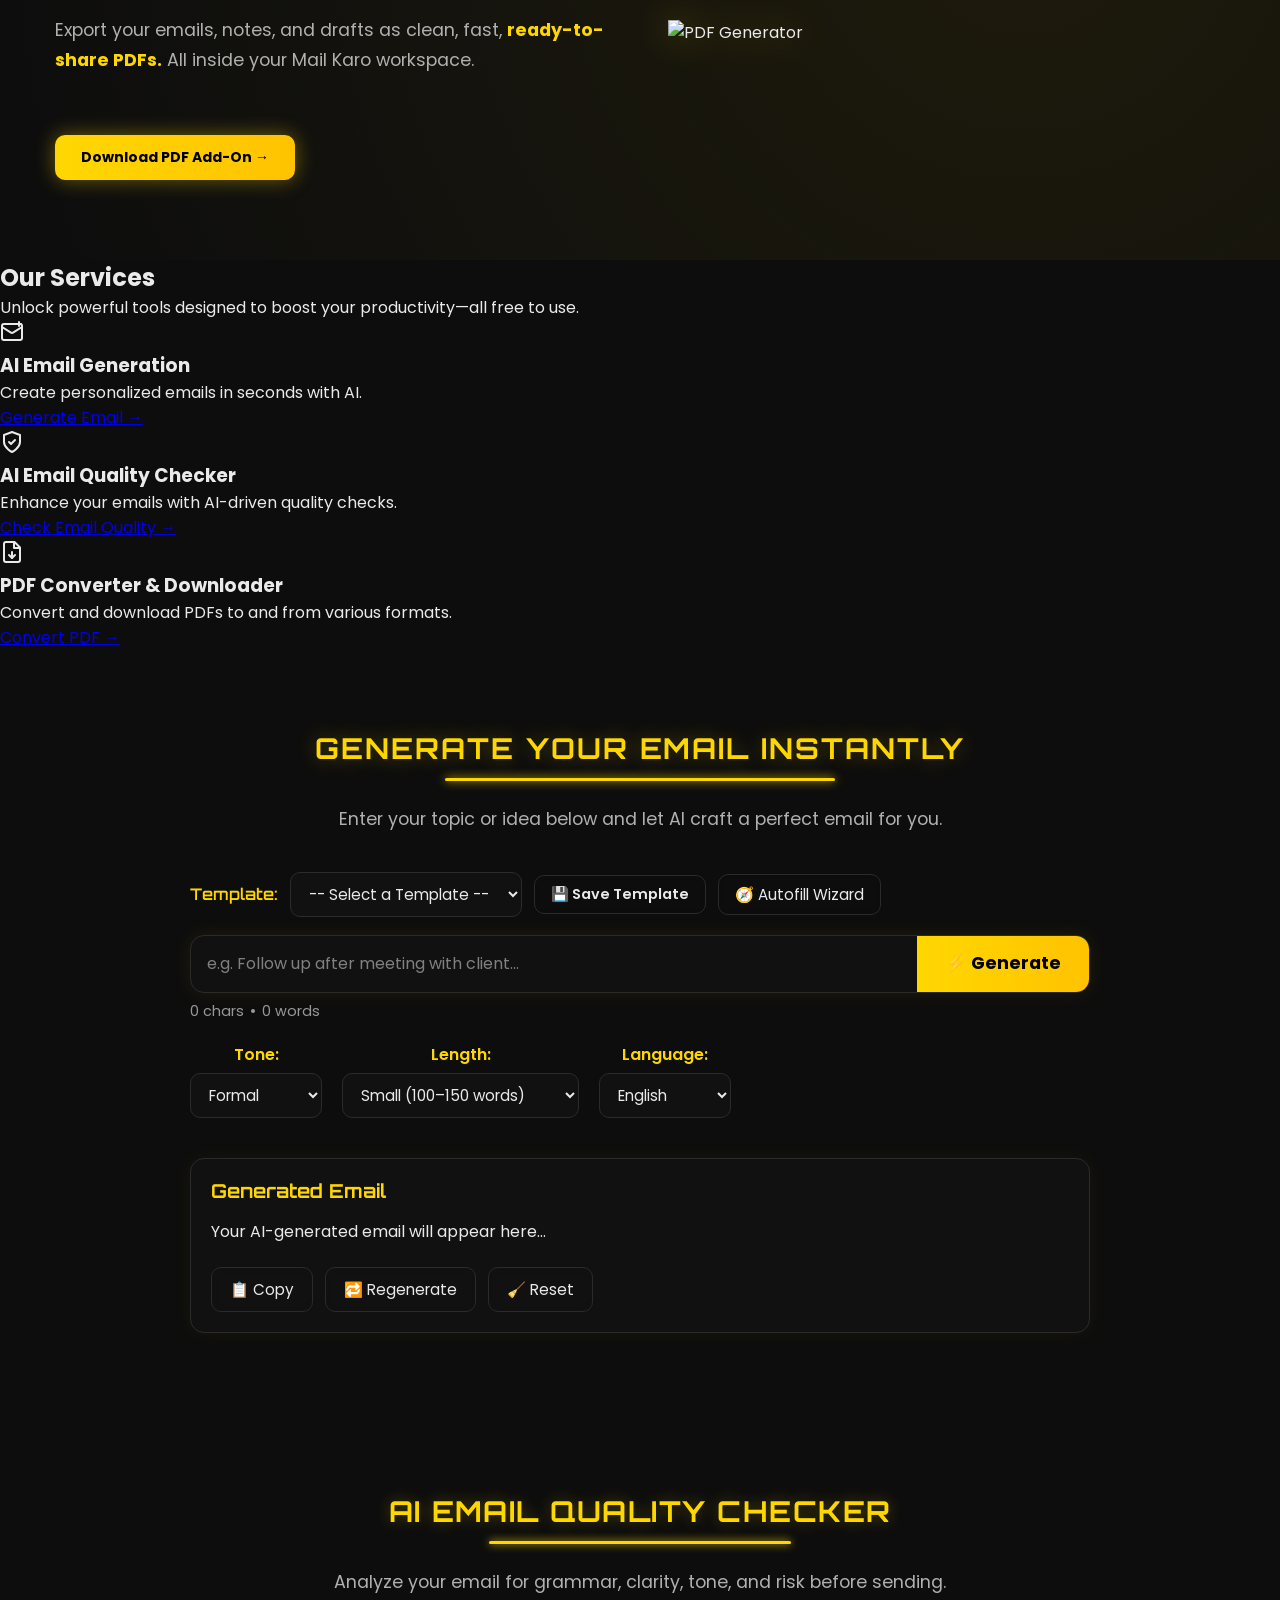
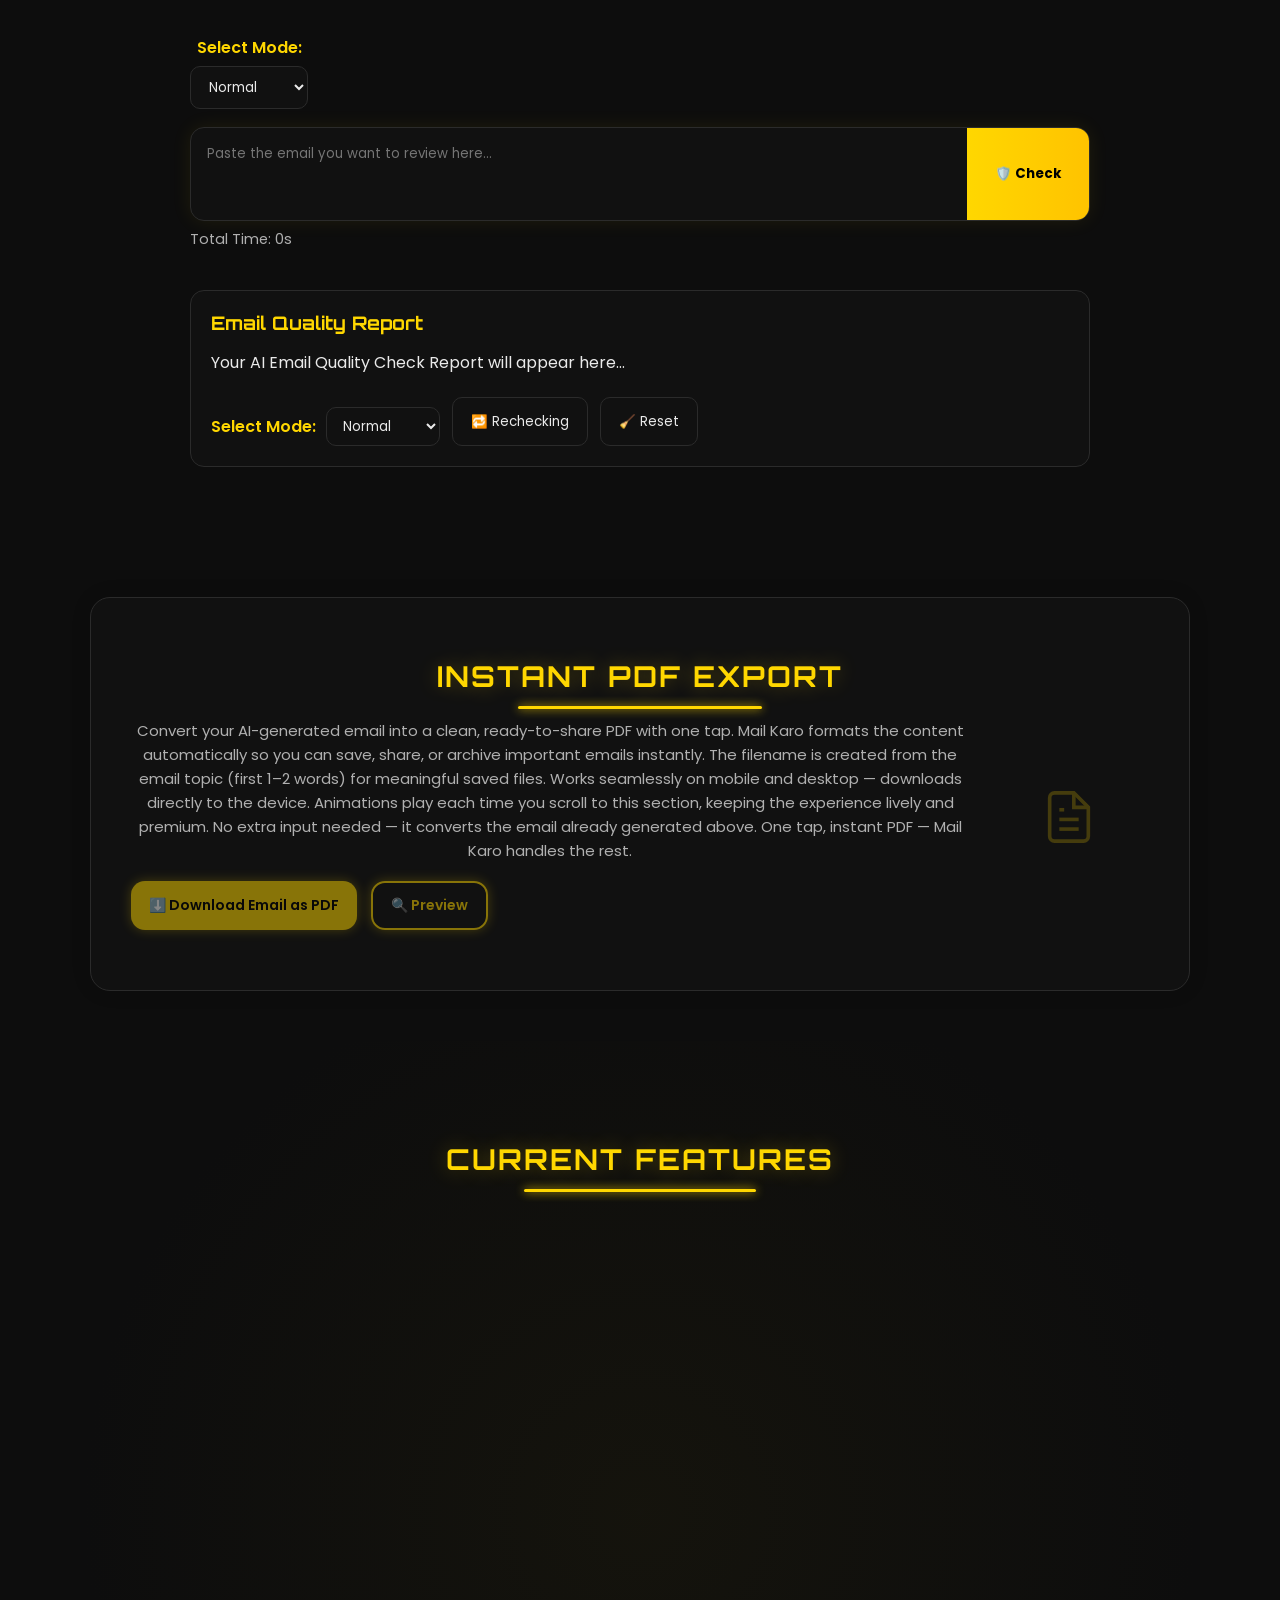
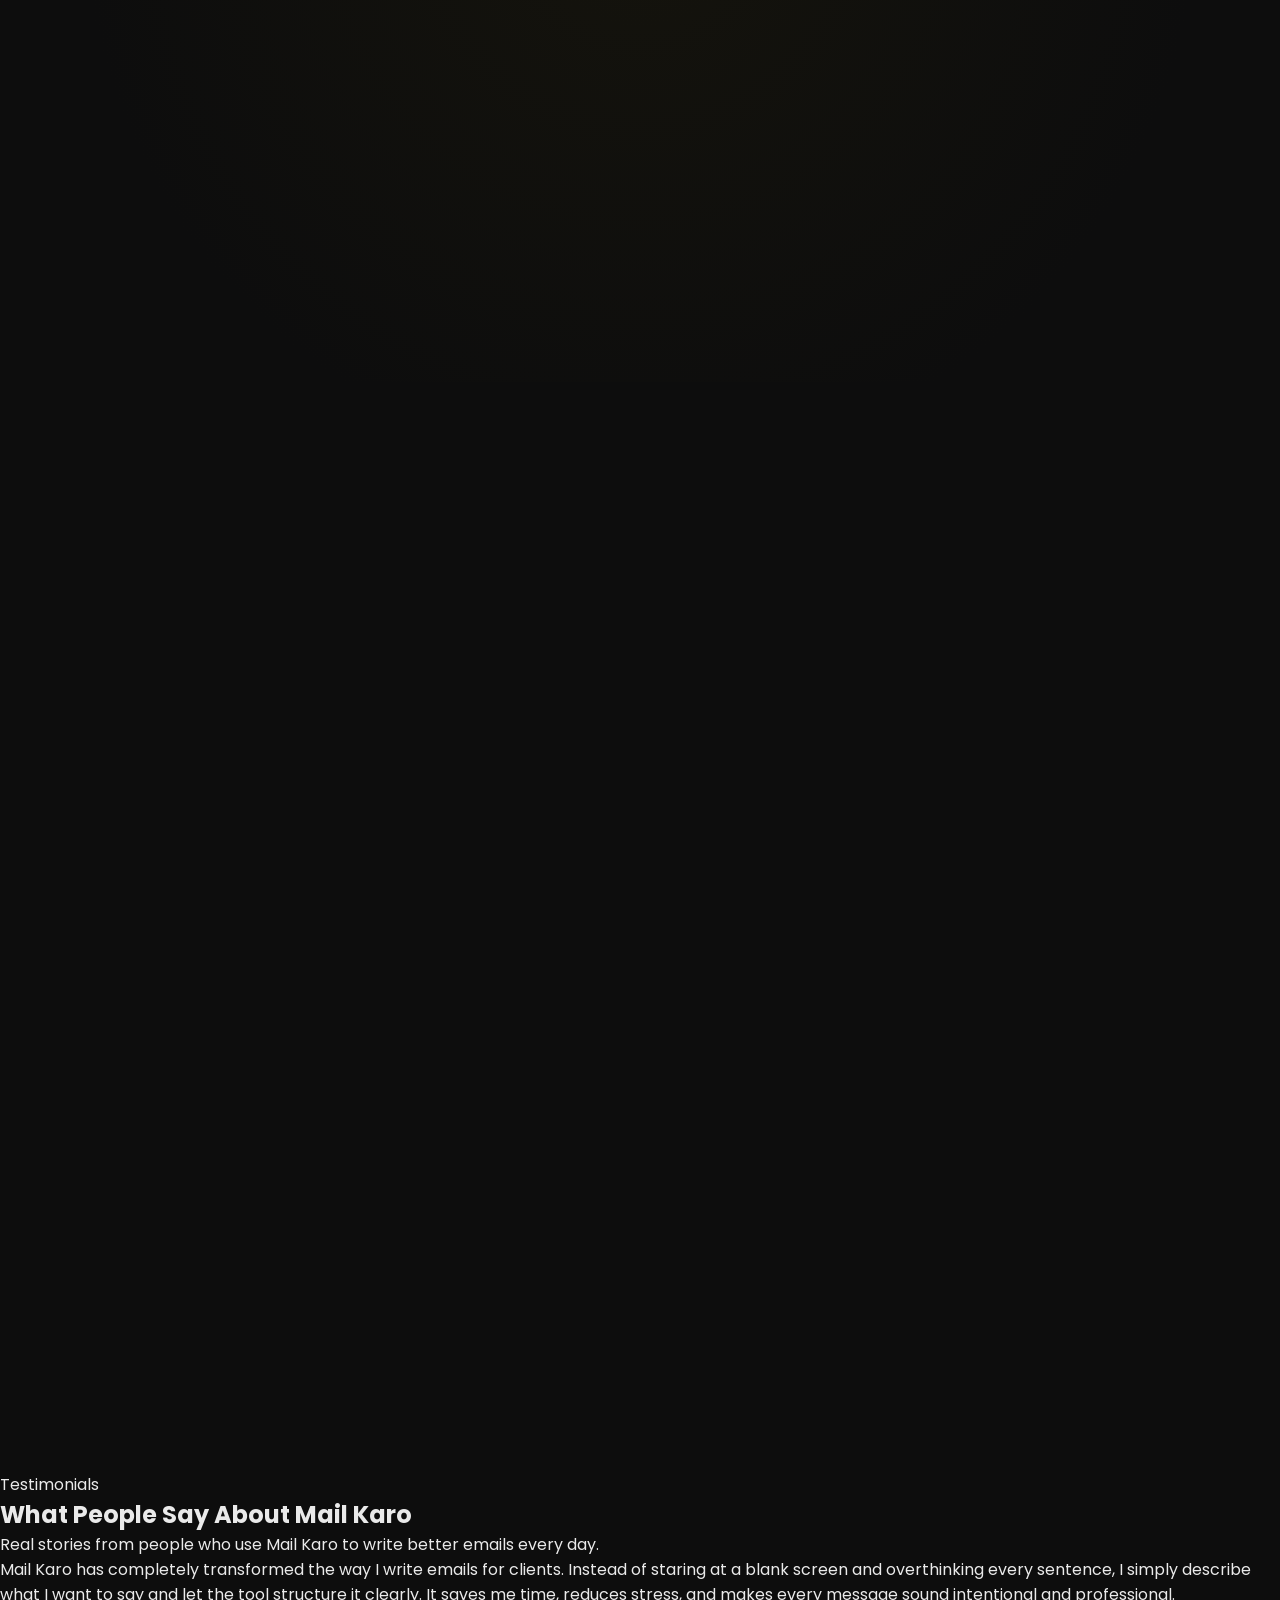
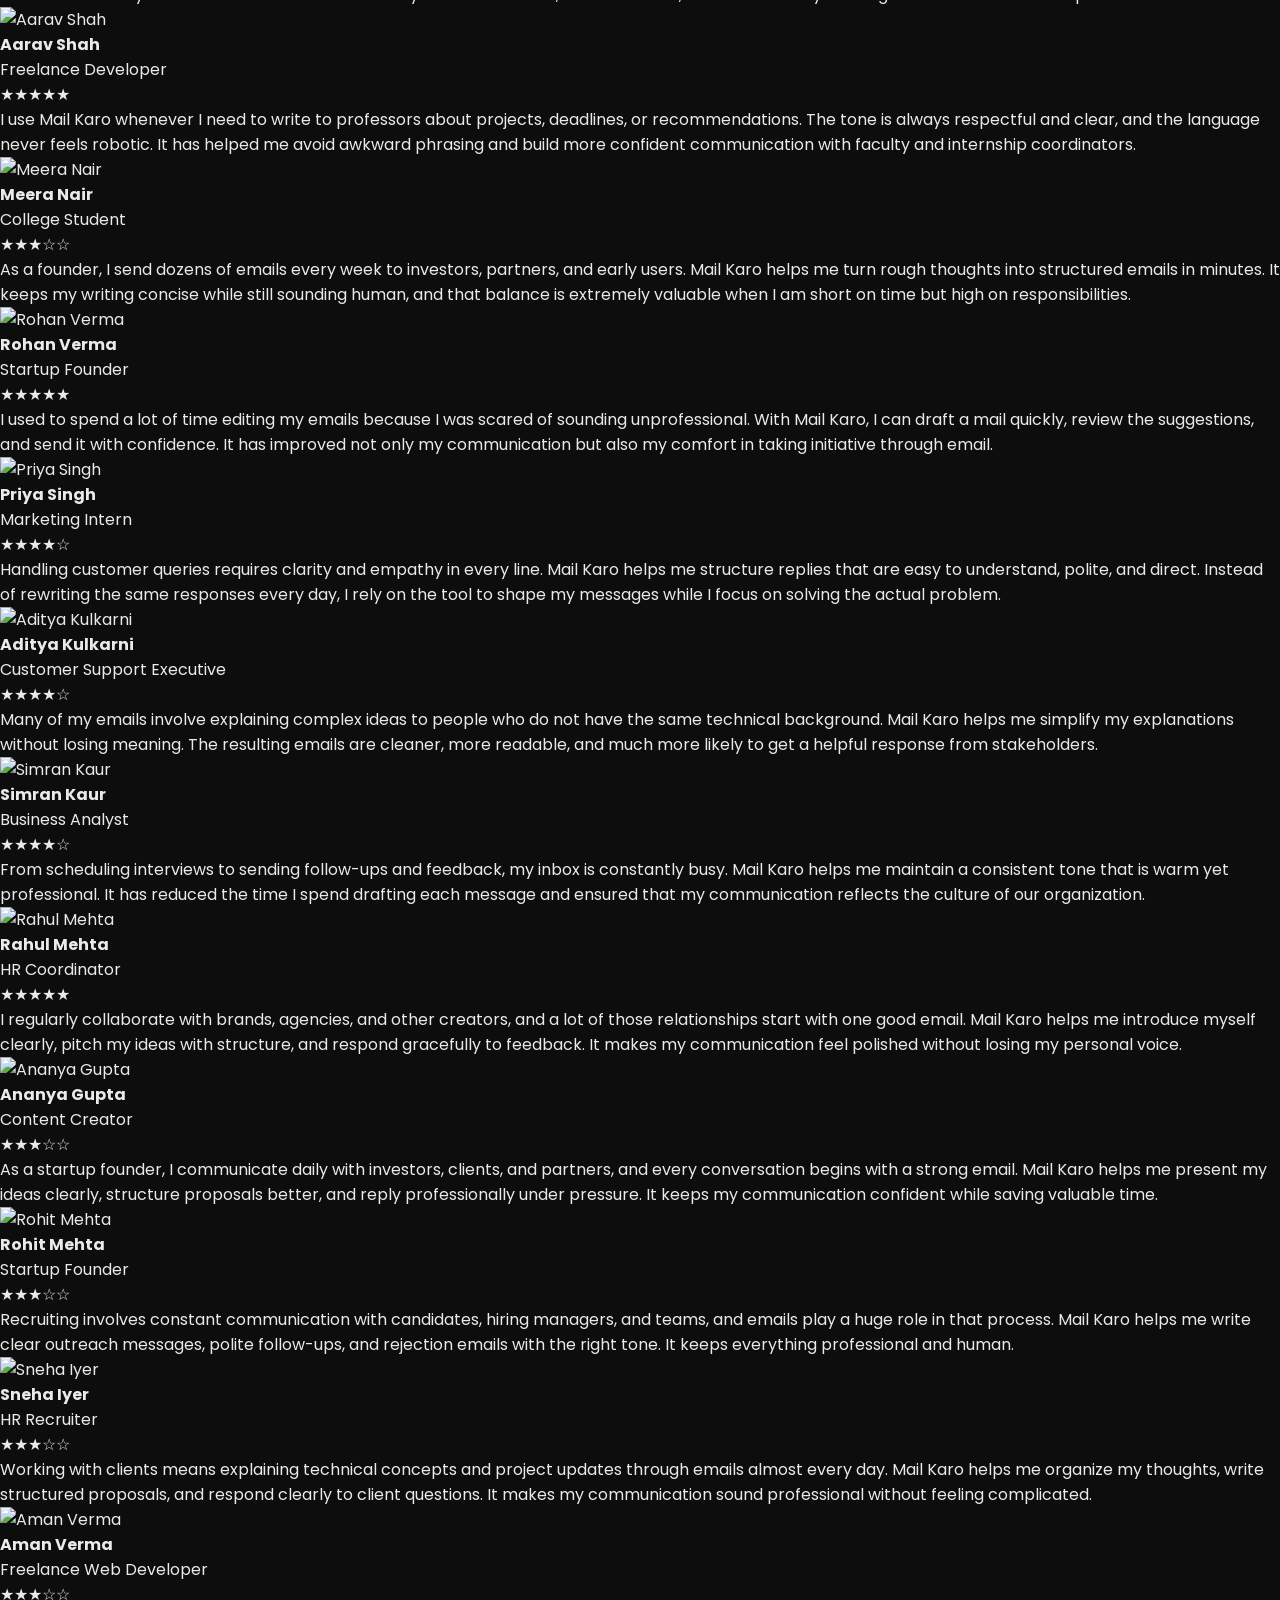
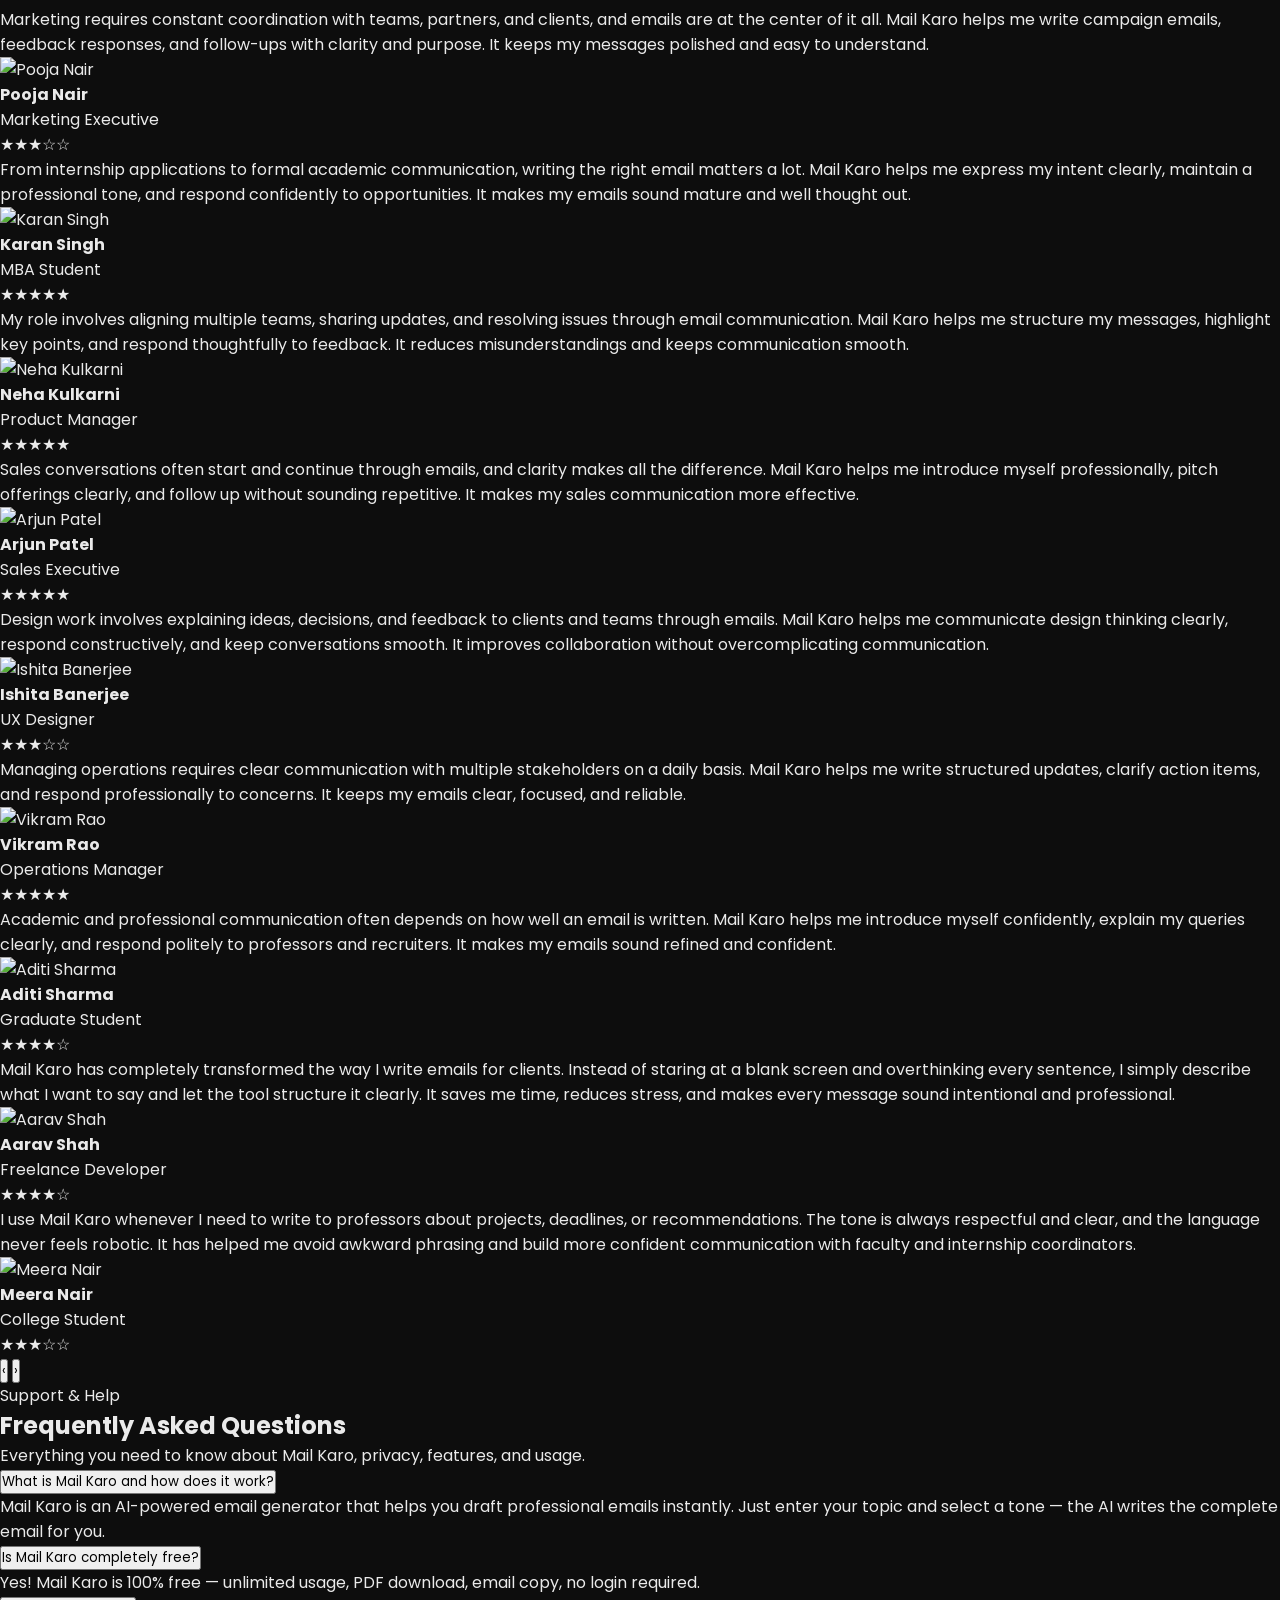
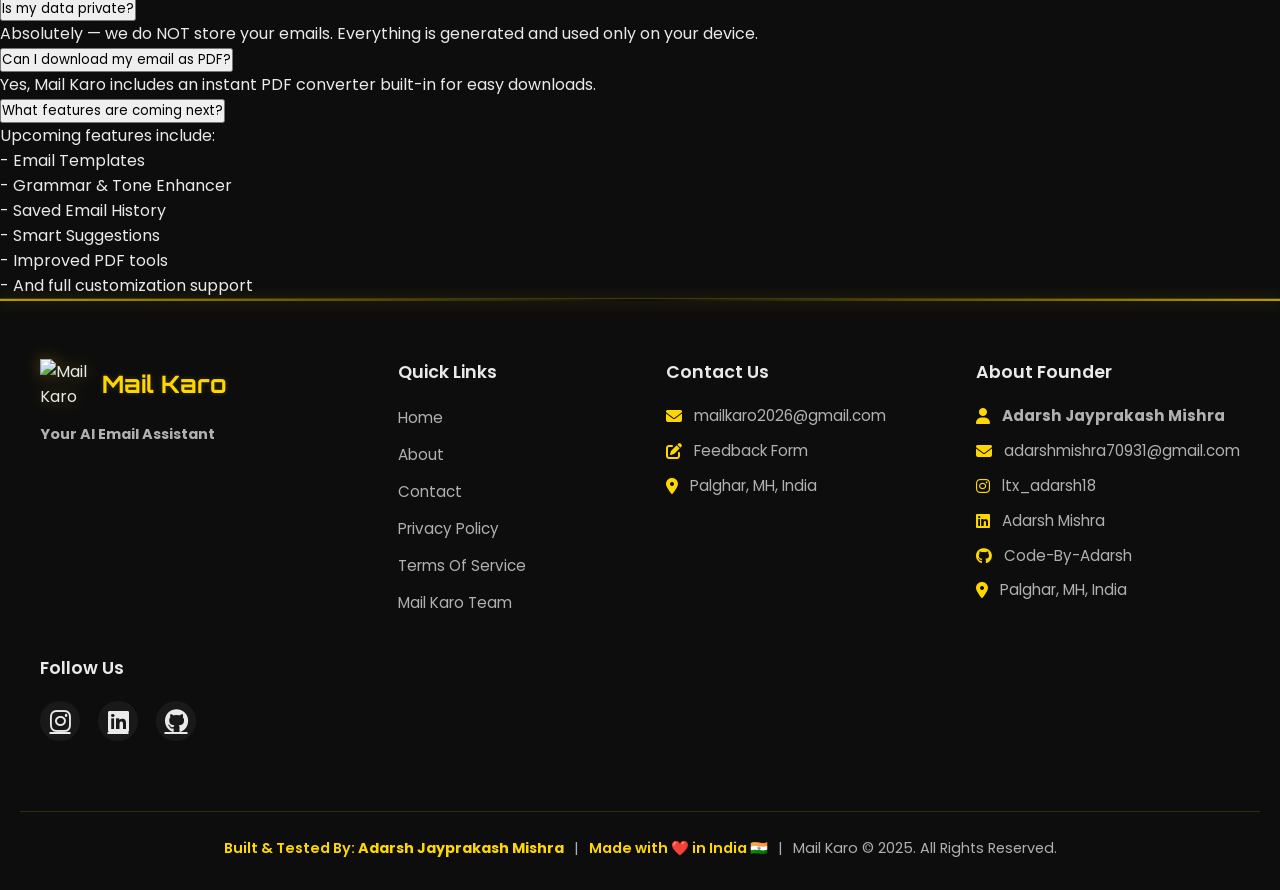
==== commit b058d480: "fix(ui): apply Current Features heading style to other sections (#90) (#99) * fix(ui): apply Current" ====
--- a/index.html
+++ b/index.html
@@ -81,6 +81,7 @@
   <link rel="stylesheet" href="Homepage CSS/Banner1.css">
   <link rel="stylesheet" href="Homepage CSS/Banner2.css">
   <link rel="stylesheet" href="Homepage CSS/quality-checker.css">
+  <link rel="stylesheet" href="Homepage CSS/our-services.css">
 
   <!-- Mail Karo — Full SEO Schema -->
   <script type="application/ld+json">
@@ -283,6 +284,69 @@
 
   </div>
   <!-- ✅ Global Unified Background Wrapper End -->
+
+  <section class="premium-services" id="our-services">
+    <div class="services-container">
+      <div class="header-content">
+        <h2 class="gold-title">Our Services</h2>
+        <p class="silver-subtitle">Unlock powerful tools designed to boost your productivity—all free to use.</p>
+      </div>
+
+      <!-- The Glow Box Container -->
+      <div class="services-glow-box">
+        <div class="services-grid">
+          <!-- Card 1: AI Email Generation -->
+          <div class="service-card">
+            <div class="card-glow"></div>
+            <div class="icon-container">
+              <svg xmlns="http://www.w3.org/2000/svg" width="24" height="24" viewBox="0 0 24 24" fill="none"
+                stroke="currentColor" stroke-width="2" stroke-linecap="round" stroke-linejoin="round">
+                <rect width="20" height="16" x="2" y="4" rx="2" />
+                <path d="m22 7-8.97 5.7a1.94 1.94 0 0 1-2.06 0L2 7" />
+                <path d="M19 2v4" />
+                <path d="M17 4h4" />
+              </svg>
+            </div>
+            <h3>AI Email Generation</h3>
+            <p>Create personalized emails in seconds with AI.</p>
+            <a href="#prompt" class="cta-button">Generate Email &rarr;</a>
+          </div>
+
+          <!-- Card 2: AI Email Quality Checker -->
+          <div class="service-card">
+            <div class="card-glow"></div>
+            <div class="icon-container">
+              <svg xmlns="http://www.w3.org/2000/svg" width="24" height="24" viewBox="0 0 24 24" fill="none"
+                stroke="currentColor" stroke-width="2" stroke-linecap="round" stroke-linejoin="round">
+                <path d="M12 22s8-4 8-10V5l-8-3-8 3v7c0 6 8 10 8 10" />
+                <path d="m9 12 2 2 4-4" />
+              </svg>
+            </div>
+            <h3>AI Email Quality Checker</h3>
+            <p>Enhance your emails with AI-driven quality checks.</p>
+            <a href="#quality-checker" class="cta-button">Check Email Quality &rarr;</a>
+          </div>
+
+          <!-- Card 3: PDF Converter & Downloader -->
+          <div class="service-card">
+            <div class="card-glow"></div>
+            <div class="icon-container">
+              <svg xmlns="http://www.w3.org/2000/svg" width="24" height="24" viewBox="0 0 24 24" fill="none"
+                stroke="currentColor" stroke-width="2" stroke-linecap="round" stroke-linejoin="round">
+                <path d="M14.5 2H6a2 2 0 0 0-2 2v16a2 2 0 0 0 2 2h12a2 2 0 0 0 2-2V7.5L14.5 2z" />
+                <polyline points="14 2 14 8 20 8" />
+                <path d="M12 18v-6" />
+                <path d="m9 15 3 3 3-3" />
+              </svg>
+            </div>
+            <h3>PDF Converter & Downloader</h3>
+            <p>Convert and download PDFs to and from various formats.</p>
+            <a href="#mk-instant-pdf" class="cta-button">Convert PDF &rarr;</a>
+          </div>
+        </div>
+      </div>
+    </div>
+  </section>
 
 
   <!-- Prompt section -->
@@ -432,74 +496,71 @@
   </section>
   <!-- ✅ Prompt & Output Section End -->
 
-<section class="quality-section" id="quality-checker">
-  <div class="quality-container">
-
-    <h2 class="quality-title">AI Email Quality Checker</h2>
-    <p class="quality-subtitle">
-      Analyze your email for grammar, clarity, tone, and risk before sending.
-    </p>
-
-    <!-- Checking Type -->
-    <div class="quality-options">
-      <div class="quality-option">
-        <label for="checkTypeSelect">Select Mode:</label>
-        <select id="checkTypeSelect">
-          <option value="normal">Normal</option>
-          <option value="medium">Medium</option>
-          <option value="advanced">Advanced</option>
-        </select>
-      </div>
-    </div>
-
-    <!-- Input -->
-    <div class="quality-input-box">
-      <textarea
-        id="qualityInput"
-        placeholder="Paste the email you want to review here..."
-        rows="3"
-      ></textarea>
-      <button id="checkBtn">🛡️ Check</button>
-    </div>
-
-    <!-- Total Time -->
-    <div class="quality-timer">
-      <span id="totalTime">Total Time: 0s</span>
-    </div>
-
-    <!-- Output -->
-    <div class="quality-output-box">
-      <div class="quality-output-header">
-        <h3>Email Quality Report</h3>
-      </div>
-
-      <p id="qualityOutput">
-        Your AI Email Quality Check Report will appear here...
+  <section class="quality-section" id="quality-checker">
+    <div class="quality-container">
+
+      <h2 class="quality-title">AI Email Quality Checker</h2>
+      <p class="quality-subtitle">
+        Analyze your email for grammar, clarity, tone, and risk before sending.
       </p>
 
-      <div class="quality-actions">
-        <div class="quality-mode-inline">
-  <label for="checkTypeSelectMirror">Select Mode:</label>
-  <select id="checkTypeSelectMirror">
-    <option value="normal">Normal</option>
-    <option value="medium">Medium</option>
-    <option value="advanced">Advanced</option>
-  </select>
-</div>
-        <button class="quality-ghost-btn" id="recheckBtn">🔁 Rechecking</button>
-        <button class="quality-ghost-btn" id="resetQualityBtn">🧹 Reset</button>
-      </div>
-    </div>
-
-  </div>
-</section>
+      <!-- Checking Type -->
+      <div class="quality-options">
+        <div class="quality-option">
+          <label for="checkTypeSelect">Select Mode:</label>
+          <select id="checkTypeSelect">
+            <option value="normal">Normal</option>
+            <option value="medium">Medium</option>
+            <option value="advanced">Advanced</option>
+          </select>
+        </div>
+      </div>
+
+      <!-- Input -->
+      <div class="quality-input-box">
+        <textarea id="qualityInput" placeholder="Paste the email you want to review here..." rows="3"></textarea>
+        <button id="checkBtn">🛡️ Check</button>
+      </div>
+
+      <!-- Total Time -->
+      <div class="quality-timer">
+        <span id="totalTime">Total Time: 0s</span>
+      </div>
+
+      <!-- Output -->
+      <div class="quality-output-box">
+        <div class="quality-output-header">
+          <h3>Email Quality Report</h3>
+        </div>
+
+        <p id="qualityOutput">
+          Your AI Email Quality Check Report will appear here...
+        </p>
+
+        <div class="quality-actions">
+          <div class="quality-mode-inline">
+            <label for="checkTypeSelectMirror">Select Mode:</label>
+            <select id="checkTypeSelectMirror">
+              <option value="normal">Normal</option>
+              <option value="medium">Medium</option>
+              <option value="advanced">Advanced</option>
+            </select>
+          </div>
+          <button class="quality-ghost-btn" id="recheckBtn">🔁 Rechecking</button>
+          <button class="quality-ghost-btn" id="resetQualityBtn">🧹 Reset</button>
+        </div>
+      </div>
+
+    </div>
+  </section>
 
   <!-- PDF converter section -->
   <section id="mk-instant-pdf" class="mk-instant-pdf">
+    <h2 class="mk-pdf-title mk-anim">Instant PDF Export</h2>
+
     <div class="mk-pdf-inner">
 
       <div class="mk-pdf-left">
-        <h2 class="mk-pdf-title mk-anim">Instant Pdf converter and downloader</h2>
 
         <p class="mk-pdf-desc mk-anim">
           Convert your AI-generated email into a clean, ready-to-share PDF with one tap.
@@ -613,37 +674,43 @@
         <div class="feature-card uf-reveal">
           <span class="feature-icon">🤖</span>
           <h3>AI Email Summarizer</h3>
-          <p>Converts long or complex emails into short, clear, and actionable summaries. Designed for busy users who want instant understanding and daily productivity.</p>
+          <p>Converts long or complex emails into short, clear, and actionable summaries. Designed for busy users who
+            want instant understanding and daily productivity.</p>
         </div>
 
         <div class="feature-card uf-reveal">
           <span class="feature-icon">💬</span>
           <h3>AI Reply Generator</h3>
-          <p>Suggests professional replies based on the context of received emails. Eliminates the effort of thinking through responses and improves retention.</p>
+          <p>Suggests professional replies based on the context of received emails. Eliminates the effort of thinking
+            through responses and improves retention.</p>
         </div>
 
         <div class="feature-card uf-reveal">
           <span class="feature-icon">✍️</span>
           <h3>AI Email Improver / Rewriter</h3>
-          <p>Transforms poorly written emails into clear, confident, and impactful messages. A powerful feature for students and job seekers.</p>
+          <p>Transforms poorly written emails into clear, confident, and impactful messages. A powerful feature for
+            students and job seekers.</p>
         </div>
 
         <div class="feature-card uf-reveal">
           <span class="feature-icon">🛡️</span>
           <h3>AI Email Quality Checker</h3>
-          <p>Detects grammar issues, clarity problems, unprofessional tone, and risky wording. A QA-driven feature that builds trust and communication confidence.</p>
+          <p>Detects grammar issues, clarity problems, unprofessional tone, and risky wording. A QA-driven feature that
+            builds trust and communication confidence.</p>
         </div>
 
         <div class="feature-card uf-reveal">
           <span class="feature-icon">🌍</span>
           <h3>AI Email Translator (Professional Mode)</h3>
-          <p>Converts Hindi or Hinglish emails into clean, corporate-ready English. A strong India-focused USP for mass user adoption.</p>
+          <p>Converts Hindi or Hinglish emails into clean, corporate-ready English. A strong India-focused USP for mass
+            user adoption.</p>
         </div>
 
         <div class="feature-card uf-reveal">
           <span class="feature-icon">🎯</span>
           <h3>AI Tone Optimizer</h3>
-          <p>Adjusts the same email into Formal, Friendly, Polite, or Assertive tones. Helps users avoid communication mistakes in professional scenarios.</p>
+          <p>Adjusts the same email into Formal, Friendly, Polite, or Assertive tones. Helps users avoid communication
+            mistakes in professional scenarios.</p>
         </div>
       </div>
   </section>
--- a/Homepage CSS/prompt.css
+++ b/Homepage CSS/prompt.css
@@ -1,6 +1,4 @@
-/* prompt.css */
-
-/* SECTION BACKGROUND FIXED */
+/* Prompt section styles */
 .prompt-section {
   background-color: var(--bg);
   padding: 80px 20px;
@@ -19,17 +17,33 @@
 
 .prompt-title {
   font-family: 'Orbitron', sans-serif;
-  font-size: 2.2rem;
-  font-weight: 700;
-  color: var(--accent);
-  text-shadow: 0 0 10px rgba(255, 215, 0, 0.3);
+  font-size: 1.8rem;
+  color: var(--accent);
+  text-transform: uppercase;
+  letter-spacing: 2px;
+  margin-bottom: 30px;
+  text-shadow: 0 0 20px rgba(255, 215, 0, 0.3);
+  position: relative;
+  display: inline-block;
+}
+
+.prompt-title::after {
+  content: '';
+  position: absolute;
+  width: 60%;
+  height: 3px;
+  background: var(--accent);
+  bottom: -15px;
+  left: 20%;
+  border-radius: 2px;
+  box-shadow: 0 0 10px var(--accent);
 }
 
 [data-theme="light"] .prompt-title {
   text-shadow: 0 0 8px rgba(212, 175, 55, 0.15);
 }
 
-/* SUBTITLE FIX */
+/* Subtitle */
 .prompt-subtitle {
   color: var(--text-muted);
   margin-top: 10px;
@@ -37,7 +51,7 @@
   font-size: 1.1rem;
 }
 
-/* PROMPT INPUT BOX */
+/* Prompt input box */
 .prompt-box {
   display: flex;
   background-color: var(--panel);
@@ -258,7 +272,7 @@
   }
 
   .prompt-title {
-    font-size: 1.8rem;
+    font-size: 2.2rem;
   }
 
   .prompt-subtitle {
@@ -348,7 +362,7 @@
   }
 
   .prompt-title {
-    font-size: 1.6rem !important;
+    font-size: 2rem !important;
     /* Prevent header from being too huge */
     line-height: 1.3;
     margin-bottom: 10px;
@@ -521,9 +535,7 @@
   color: #000;
 }
 
-/* ================================
-   MOBILE RESPONSIVE — TEMPLATE BOX
-   ================================ */
+/* Mobile responsive - Template box */
 @media (max-width: 768px) {
   .template-box {
     flex-direction: column;
--- a/Homepage CSS/upcoming-features.css
+++ b/Homepage CSS/upcoming-features.css
@@ -0,0 +1,239 @@
+/* Upcoming features section */
+
+/* Base section styling */
+#upcoming-features {
+    padding: 80px 0;
+    /* Adjusted padding */
+    background-color: var(--bg);
+    /* Using theme variable */
+    color: var(--text);
+    text-align: center;
+    overflow: hidden;
+}
+
+.features-container {
+    max-width: 1000px;
+    /* Slightly narrower container for focus */
+    margin: 0 auto;
+    padding: 0 20px;
+}
+
+/* Section titles */
+.section-title {
+    font-family: 'Orbitron', sans-serif;
+    font-size: 1.8rem;
+    color: var(--accent);
+    text-transform: uppercase;
+    letter-spacing: 2px;
+    margin-bottom: 30px;
+    text-shadow: 0 0 20px rgba(255, 215, 0, 0.3);
+    position: relative;
+    display: inline-block;
+}
+
+.section-title::after {
+    content: '';
+    position: absolute;
+    width: 60%;
+    height: 3px;
+    background: var(--accent);
+    bottom: -15px;
+    left: 20%;
+    border-radius: 2px;
+    box-shadow: 0 0 10px var(--accent);
+}
+
+.section-subtitle {
+    font-family: 'Poppins', sans-serif;
+    font-size: 1.1em;
+    color: var(--text-muted);
+    /* Using theme variable */
+    margin-bottom: 60px;
+}
+
+/* Features List Container (Grid replacement) */
+.features-grid {
+    display: grid;
+    /* Use a simple two-column layout */
+    grid-template-columns: 1fr 1fr;
+    gap: 25px 50px;
+    /* Vertical and horizontal gap */
+    text-align: left;
+}
+
+/* Individual Feature Card (Now a Feature Box) */
+.feature-card {
+    background: transparent;
+    /* Transparent background */
+    padding: 20px 0;
+    /* Padding for spacing */
+    border-bottom: 2px solid var(--border);
+    /* Using theme variable */
+    transition: background-color 0.3s ease, border-color 0.3s ease;
+    cursor: default;
+
+    /* Flexbox for icon/title alignment */
+    display: flex;
+    flex-direction: column;
+}
+
+.feature-card:hover {
+    /* Subtle background and border change on hover */
+    background-color: var(--panel);
+    border-bottom: 2px solid var(--accent);
+}
+
+/* Icon and Title Container */
+.feature-card h3 {
+    font-family: 'Poppins', sans-serif;
+    font-weight: 600;
+    font-size: 1.5em;
+    color: var(--text);
+    /* Using theme variable */
+    margin: 0;
+    display: inline;
+    vertical-align: middle;
+}
+
+.feature-icon {
+    font-size: 1.8em;
+    /* Smaller, integrated icon size */
+    color: var(--accent);
+    /* Using theme variable */
+    margin-right: 15px;
+    vertical-align: middle;
+    display: inline-block;
+    width: 30px;
+    /* Fixed width for better alignment */
+    text-align: center;
+}
+
+.feature-card p {
+    font-family: 'Poppins', sans-serif;
+    font-size: 0.95em;
+    color: var(--text-muted);
+    /* Using theme variable */
+    line-height: 1.6;
+    margin-top: 10px;
+    margin-bottom: 20px;
+    /* Ensure minimum separation before the bottom bar */
+    padding-left: 45px;
+    /* Offset text to align with description */
+}
+
+/* Adjusting the H3 and Icon in the HTML */
+/* Since you have <i> and <h3> side-by-side, we need to adjust the display: */
+.feature-card>i,
+.feature-card>h3 {
+    display: inline-block;
+}
+
+/* Responsive adjustments */
+@media (max-width: 900px) {
+    .features-grid {
+        /* Switch to a single column on smaller screens */
+        grid-template-columns: 1fr;
+        gap: 30px;
+    }
+
+    .feature-card {
+        padding: 20px 10px;
+    }
+}
+
+@media (max-width: 480px) {
+    .section-title {
+        font-size: 2.2rem;
+    }
+
+    .feature-card h3 {
+        font-size: 1.3em;
+    }
+
+    .feature-card p {
+        font-size: 0.9em;
+    }
+}
+
+/* =========================================================
+   UPCOMING FEATURES — SCROLL REVEAL + STAGGER + NEON GLOW
+   ========================================================= */
+.uf-reveal {
+    opacity: 0;
+    transform: translateY(40px);
+    transition: opacity 0.8s ease-out, transform 0.8s ease-out;
+}
+
+.uf-reveal.visible {
+    opacity: 1;
+    transform: translateY(0);
+}
+
+.feature-card {
+    transition:
+        background-color 0.3s ease,
+        border-color 0.3s ease,
+        box-shadow 0.4s ease;
+}
+
+/* NEON glow effect when revealed */
+.feature-card.visible {
+    box-shadow: 0 0 18px rgba(255, 217, 74, 0.22);
+    border-bottom: 2px solid var(--accent);
+}
+
+/* ================================================
+   FAQ-STYLE SIMPLE SCROLL REVEAL
+================================================ */
+
+.uf-reveal {
+    opacity: 0;
+    transform: translateY(40px);
+    transition: 0.7s ease-out;
+}
+
+.uf-reveal.visible {
+    opacity: 1;
+    transform: translateY(0);
+}
+
+/* ================================================
+   SIMPLE FAQ-STYLE SCROLL REVEAL (NO DESIGN CHANGE)
+================================================ */
+
+.uf-reveal {
+    opacity: 0;
+    transform: translateY(40px);
+    transition: 0.7s ease-out;
+}
+
+.uf-reveal.visible {
+    opacity: 1;
+    transform: translateY(0);
+}
+
+/* REMOVE UNWANTED BACKGROUND FROM FEATURE CARDS */
+.feature-card {
+    background: transparent !important;
+    border: none !important;
+    box-shadow: none !important;
+}
+
+/* Keep only the bottom yellow separator like screenshot */
+.feature-card::after {
+    content: "";
+    display: block;
+    height: 2px;
+    width: 100%;
+    margin-top: auto;
+    /* Push to the bottom of the card to align with others */
+    background-color: var(--accent);
+    opacity: 0.8;
+}
+
+/* Remove hover background completely */
+.feature-card:hover {
+    background: transparent !important;
+    border-color: transparent !important;
+    box-shadow: none !important;
+}
--- a/Homepage CSS/email-pdf.css
+++ b/Homepage CSS/email-pdf.css
@@ -1,12 +1,15 @@
-/* ---------- Mail Karo — Instant PDF section (Unified Theme Version) ---------- */
+/* Mail Karo - Instant PDF section */
 
 #mk-instant-pdf {
   max-width: 1100px;
   margin: 50px auto;
-  padding: 32px;
+  padding: 60px 40px;
+  /* Increased padding for better header spacing */
   border-radius: 20px;
+  text-align: center;
+  /* Center the header content */
 
-  /* Use global theme variables */
+  /* Using global theme variables */
   background: var(--panel);
   border: 1px solid var(--border);
   color: var(--text);
@@ -17,7 +20,8 @@
 
 .mk-pdf-inner {
   display: flex;
-  gap: 28px;
+  gap: 20px;
+  /* Reduced gap from 28px for a more modern, compact feel */
   align-items: center;
 }
 
@@ -51,9 +55,28 @@
 
 /* Title */
 .mk-pdf-title {
-  font-size: 24px;
-  font-weight: 700;
-  color: var(--text);
+  font-family: 'Orbitron', sans-serif;
+  font-size: 1.8rem;
+  color: var(--accent);
+  text-transform: uppercase;
+  letter-spacing: 2px;
+  margin-bottom: 25px;
+  /* Tighter gap as requested */
+  text-shadow: 0 0 20px rgba(255, 215, 0, 0.3);
+  position: relative;
+  display: inline-block;
+}
+
+.mk-pdf-title::after {
+  content: '';
+  position: absolute;
+  width: 60%;
+  height: 3px;
+  background: var(--accent);
+  bottom: -15px;
+  left: 20%;
+  border-radius: 2px;
+  box-shadow: 0 0 10px var(--accent);
 }
 
 /* Description */
@@ -143,6 +166,10 @@
     padding: 22px;
   }
 
+  .mk-pdf-title {
+    font-size: 2.2rem;
+  }
+
   .mk-pdf-desc {
     font-size: 14px;
   }
--- a/Homepage CSS/current-features.css
+++ b/Homepage CSS/current-features.css
@@ -12,11 +12,11 @@
 /* Section Title */
 .current-features-section h2 {
     font-family: 'Orbitron', sans-serif;
-    font-size: 3rem;
+    font-size: 1.8rem;
     color: var(--accent);
     text-transform: uppercase;
     letter-spacing: 2px;
-    margin-bottom: 60px;
+    margin-bottom: 30px;
     text-shadow: 0 0 20px rgba(255, 215, 0, 0.3);
     position: relative;
     display: inline-block;
@@ -155,13 +155,13 @@
 /* Select/Dropdowns */
 .cf-select {
     background-color: var(--panel);
-  color: var(--text);
-  border: 1px solid var(--border);
-  padding: 10px 14px;
-  border-radius: 10px;
-  font-size: 0.95rem;
-  cursor: pointer;
-  transition: 0.3s ease;
+    color: var(--text);
+    border: 1px solid var(--border);
+    padding: 10px 14px;
+    border-radius: 10px;
+    font-size: 0.95rem;
+    cursor: pointer;
+    transition: 0.3s ease;
 }
 
 [data-theme="light"] .cf-select {
--- a/Homepage CSS/quality-checker.css
+++ b/Homepage CSS/quality-checker.css
@@ -19,9 +19,26 @@
 /* Heading */
 .quality-title {
   font-family: 'Orbitron', sans-serif;
-  font-size: 2.2rem;
-  color: var(--accent);
-  text-shadow: 0 0 10px rgba(255,215,0,0.3);
+  font-size: 1.8rem;
+  color: var(--accent);
+  text-transform: uppercase;
+  letter-spacing: 1.5px;
+  margin-bottom: 30px;
+  text-shadow: 0 0 15px rgba(255, 215, 0, 0.3);
+  position: relative;
+  display: inline-block;
+}
+
+.quality-title::after {
+  content: '';
+  position: absolute;
+  width: 60%;
+  height: 3px;
+  background: var(--accent);
+  bottom: -15px;
+  left: 20%;
+  border-radius: 2px;
+  box-shadow: 0 0 8px var(--accent);
 }
 
 .quality-subtitle {
@@ -63,7 +80,7 @@
   border: 1px solid var(--border);
   border-radius: 14px;
   overflow: hidden;
-  box-shadow: 0 0 20px rgba(255,215,0,0.08);
+  box-shadow: 0 0 20px rgba(255, 215, 0, 0.08);
 }
 
 .quality-input-box textarea {
@@ -88,7 +105,7 @@
 
 .quality-input-box button:hover {
   transform: translateY(-2px);
-  box-shadow: 0 0 25px rgba(255,215,0,0.5);
+  box-shadow: 0 0 25px rgba(255, 215, 0, 0.5);
 }
 
 /* Timer */
@@ -115,7 +132,8 @@
 }
 
 .quality-output-header {
-  margin-bottom: 14px; /* header ke niche clean gap */
+  margin-bottom: 14px;
+  /* header ke niche clean gap */
 }
 
 #qualityOutput {
@@ -137,7 +155,7 @@
   border-radius: 10px;
   display: inline-block;
   margin-bottom: 10px;
-  background: rgba(255,215,0,0.15);
+  background: rgba(255, 215, 0, 0.15);
 }
 
 
@@ -176,11 +194,12 @@
 .quality-ghost-btn:hover {
   border-color: var(--accent);
   color: var(--accent);
-  box-shadow: 0 0 12px rgba(255,215,0,0.25);
+  box-shadow: 0 0 12px rgba(255, 215, 0, 0.25);
 }
 
 /* Responsive */
 @media (max-width: 768px) {
+
   .quality-input-box {
     flex-direction: column;
   }
@@ -196,4 +215,4 @@
   .quality-ghost-btn {
     width: 100%;
   }
-}
+}
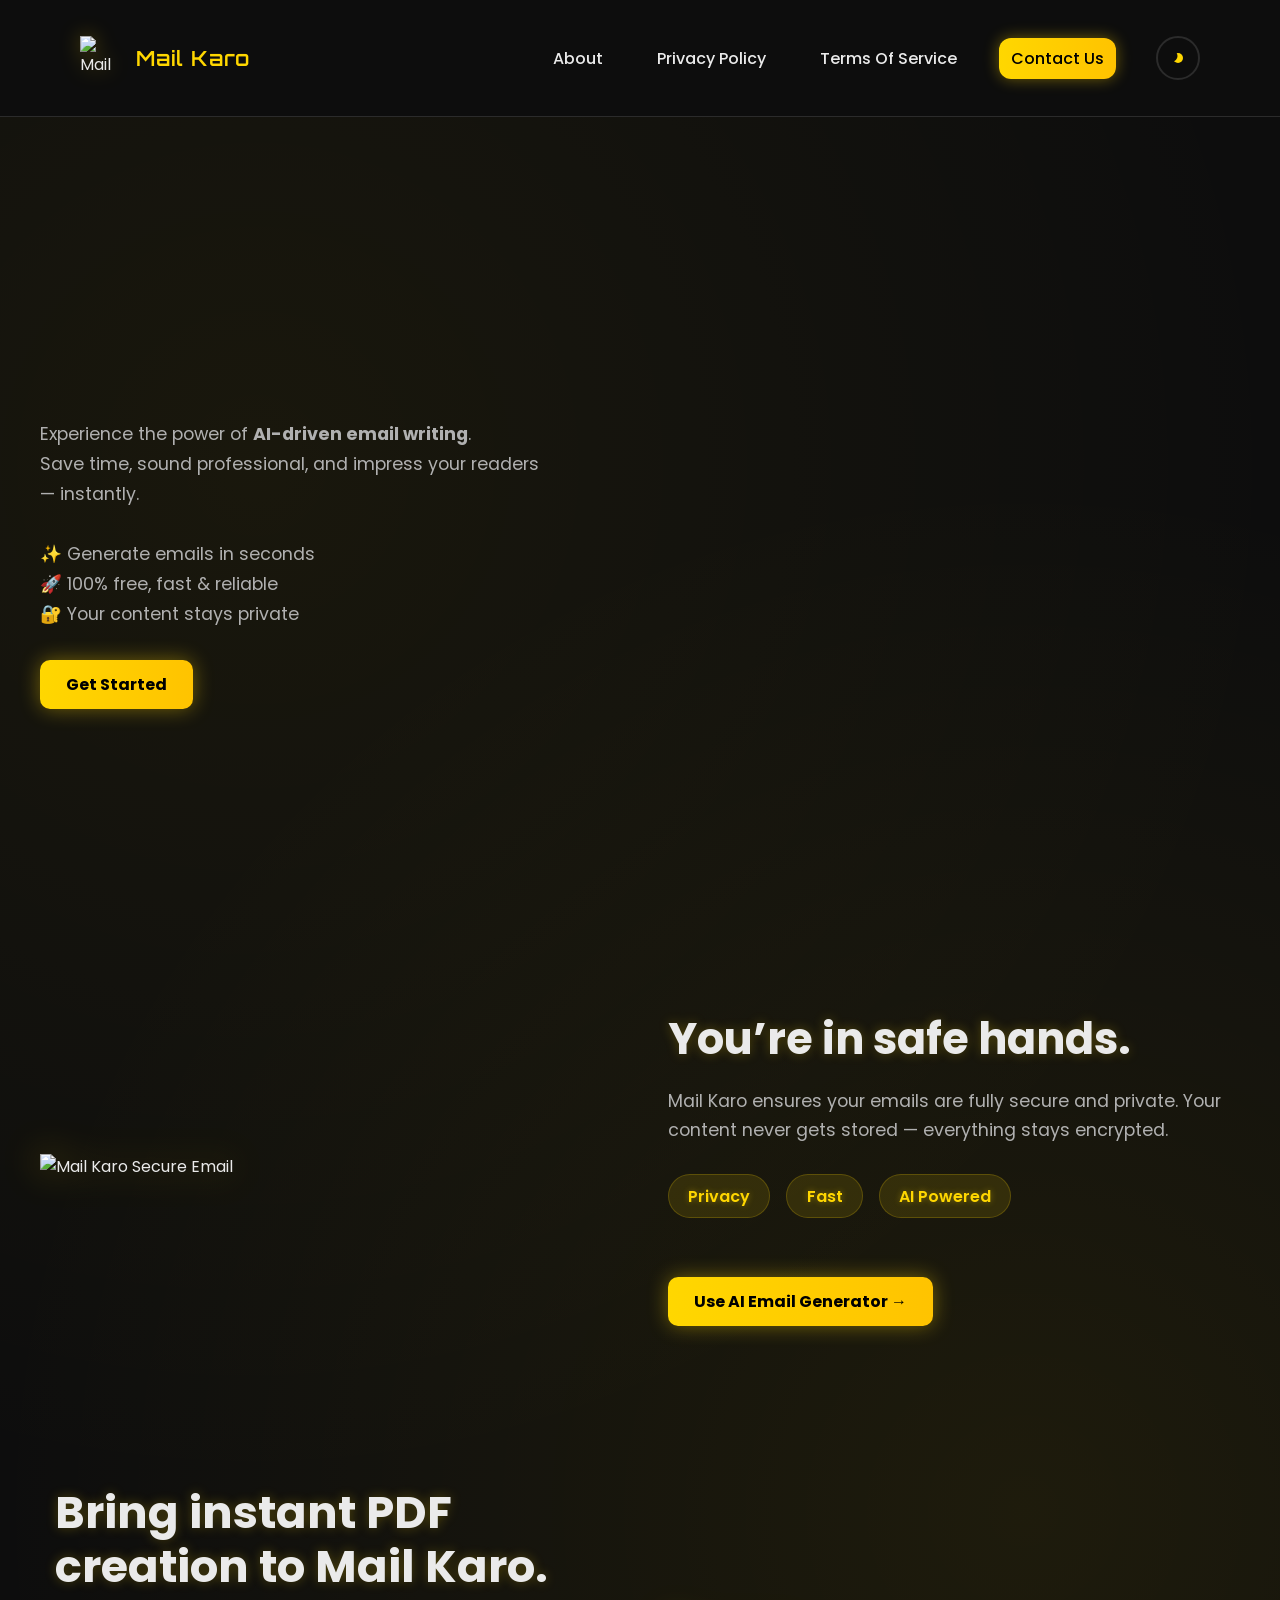
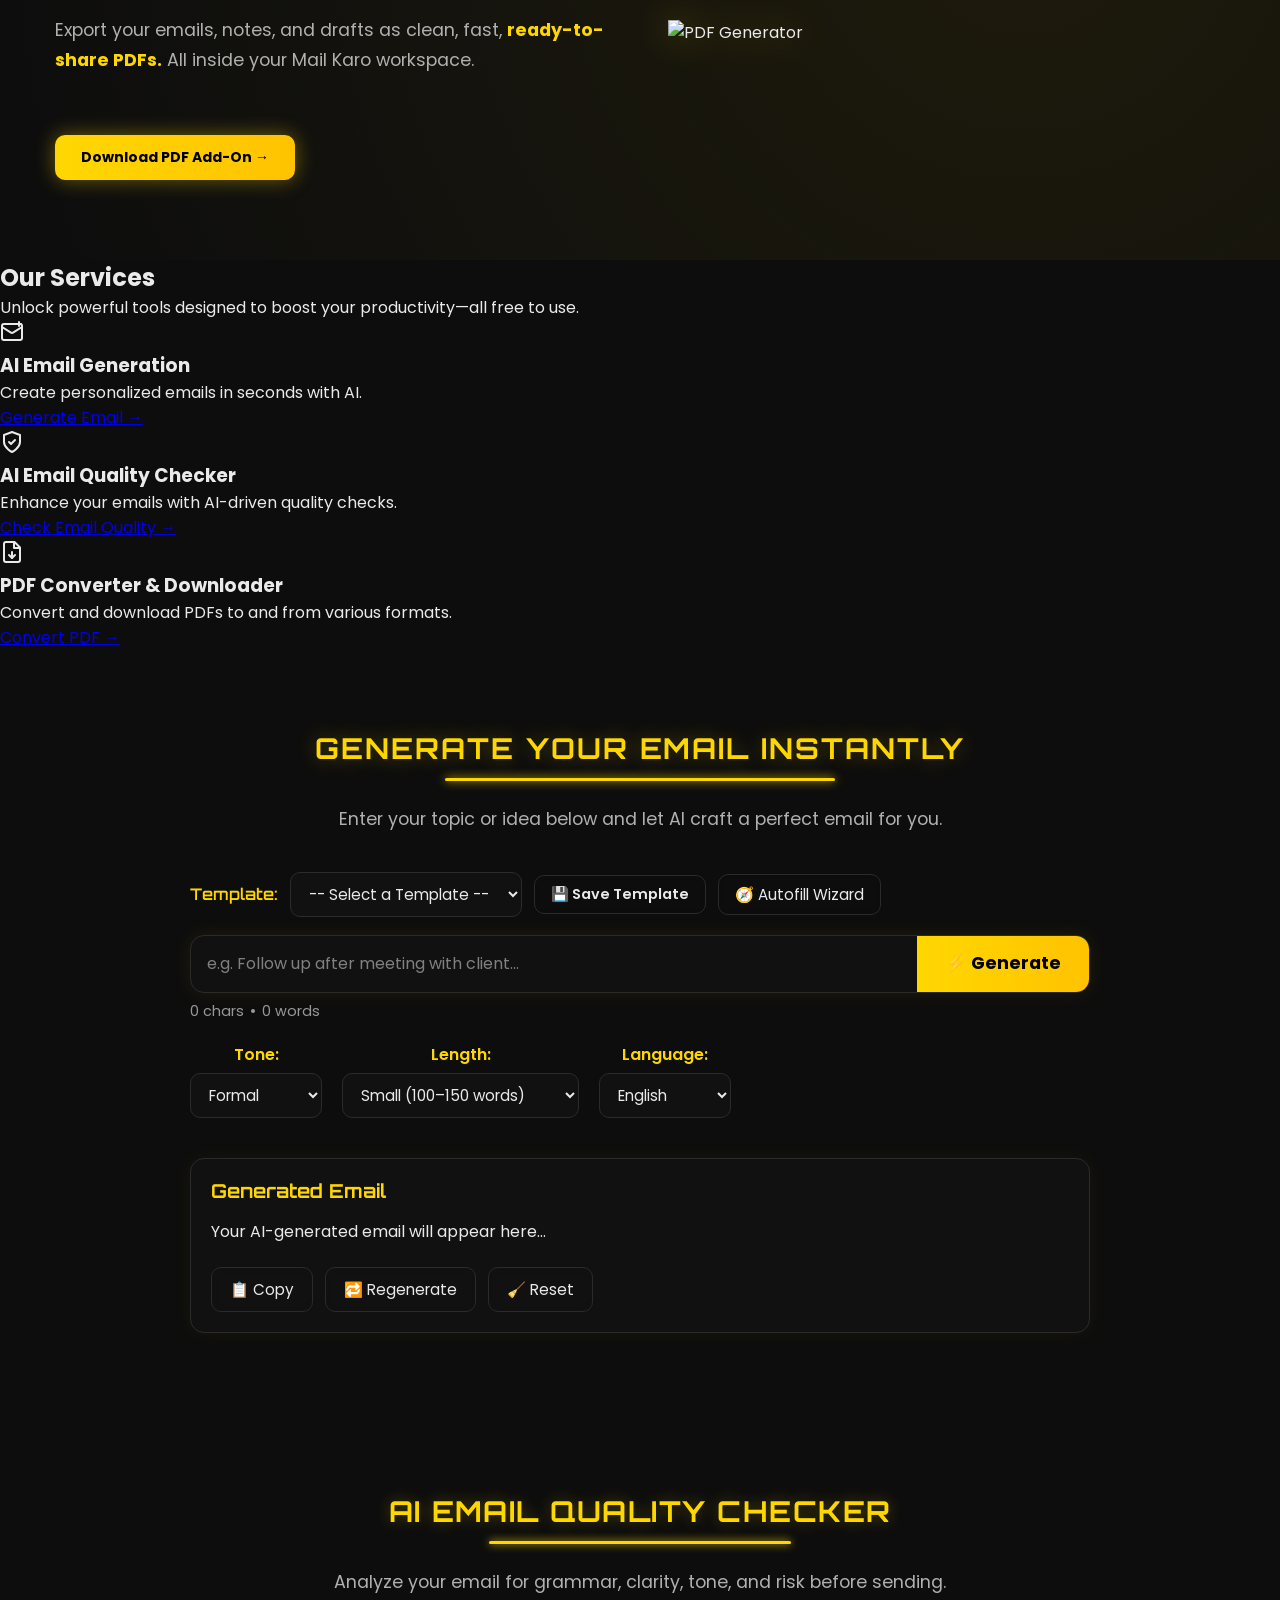
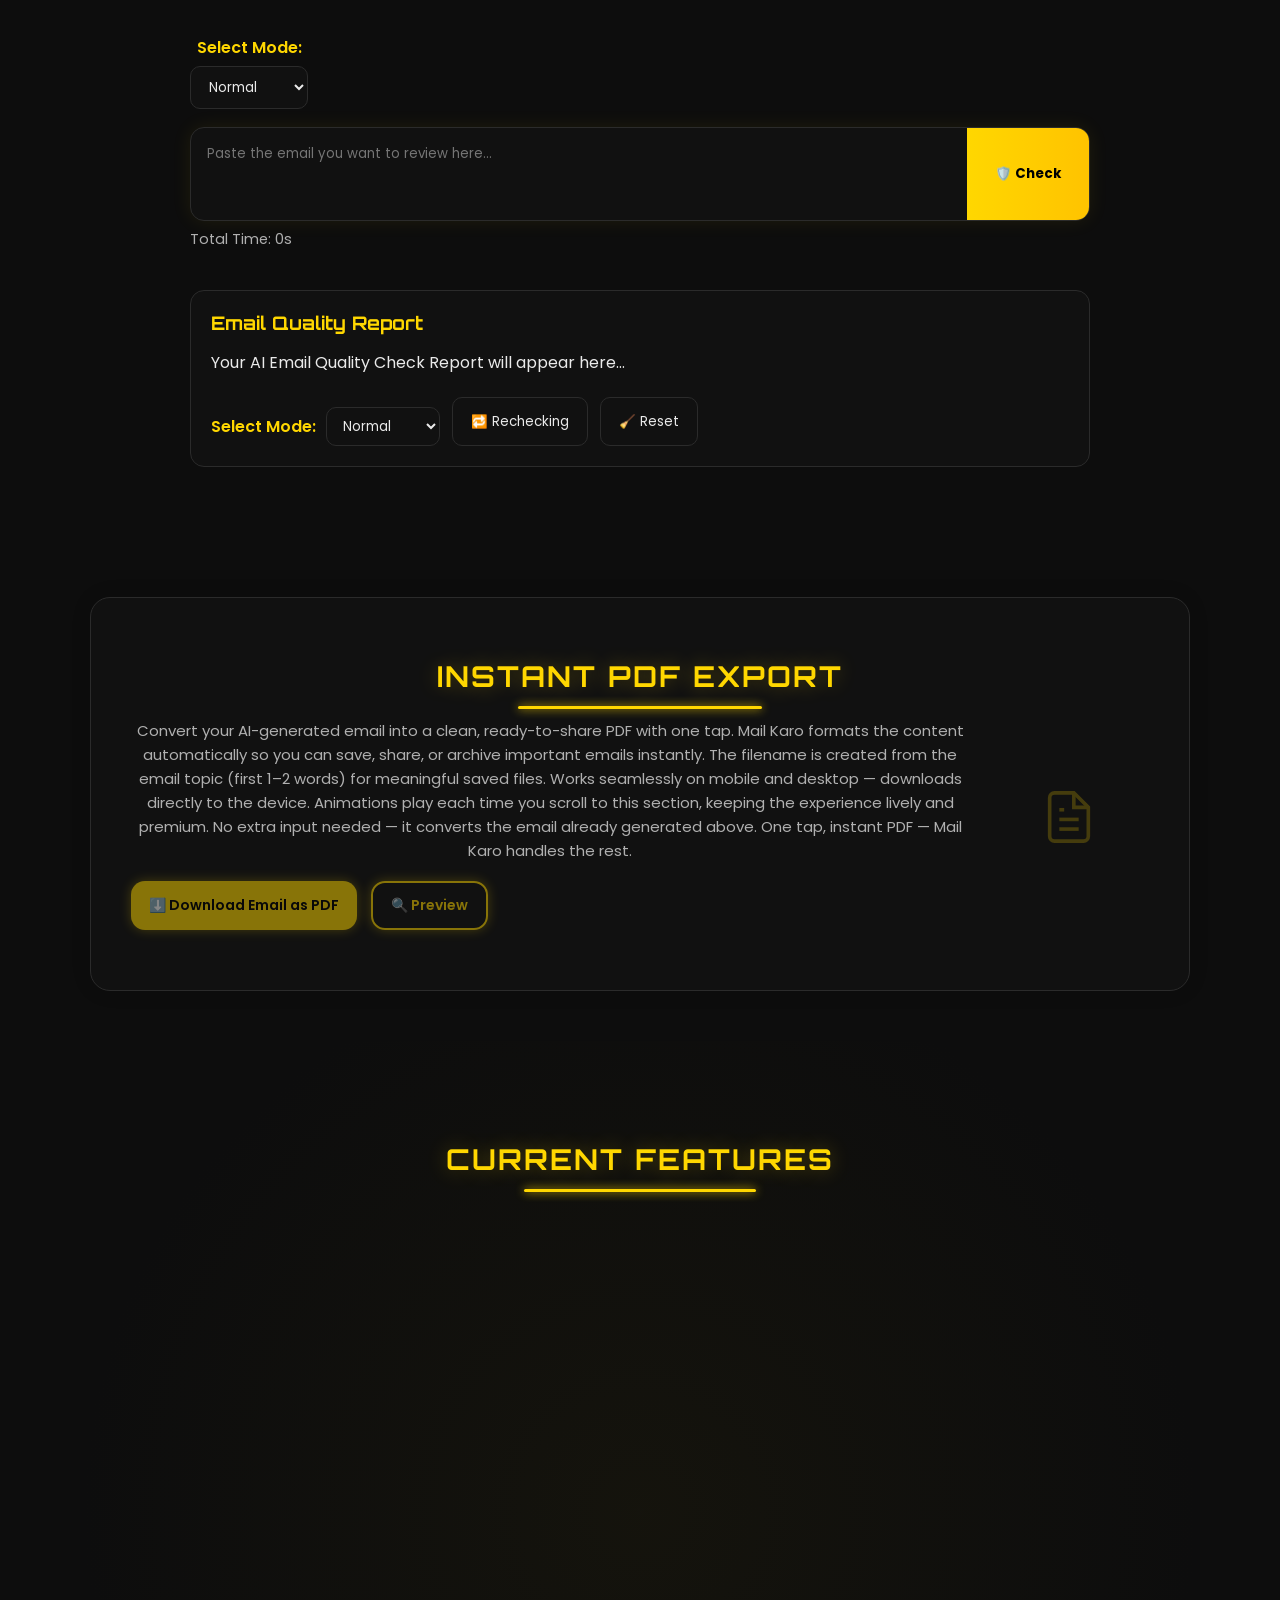
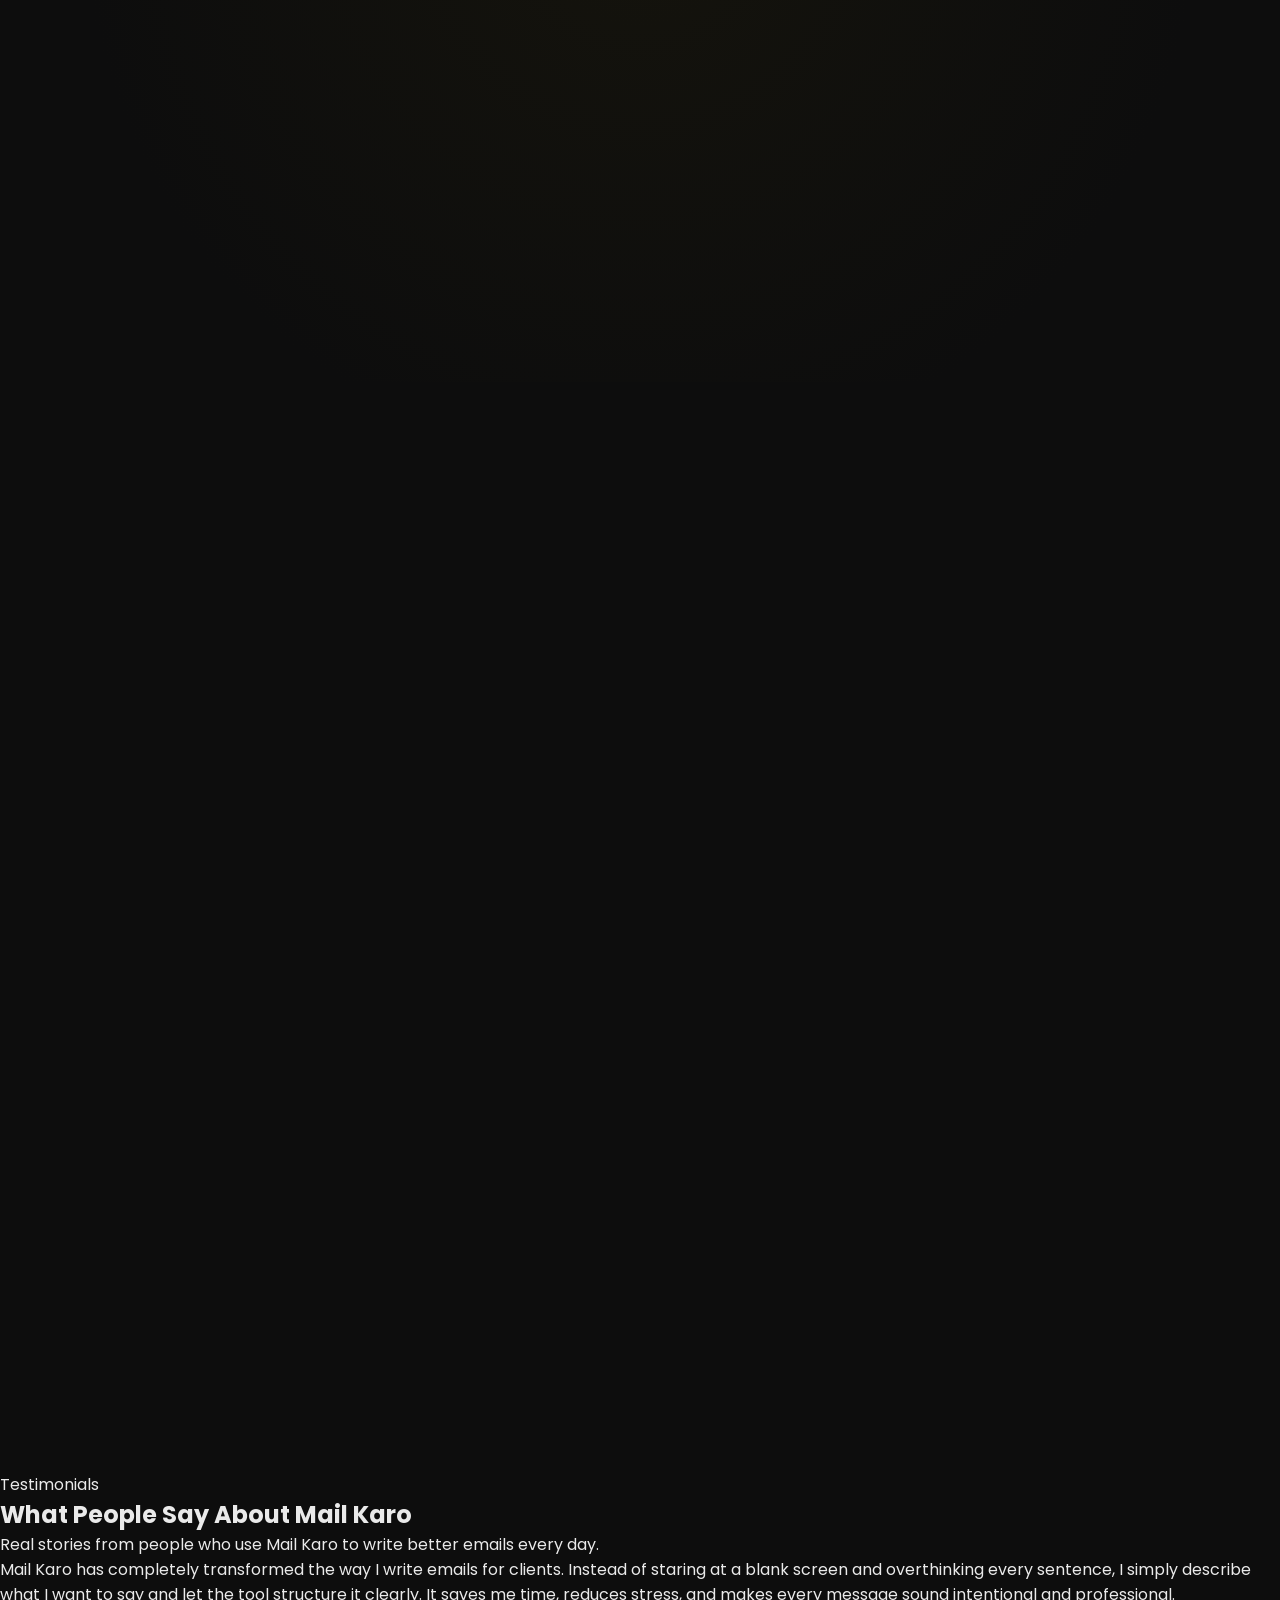
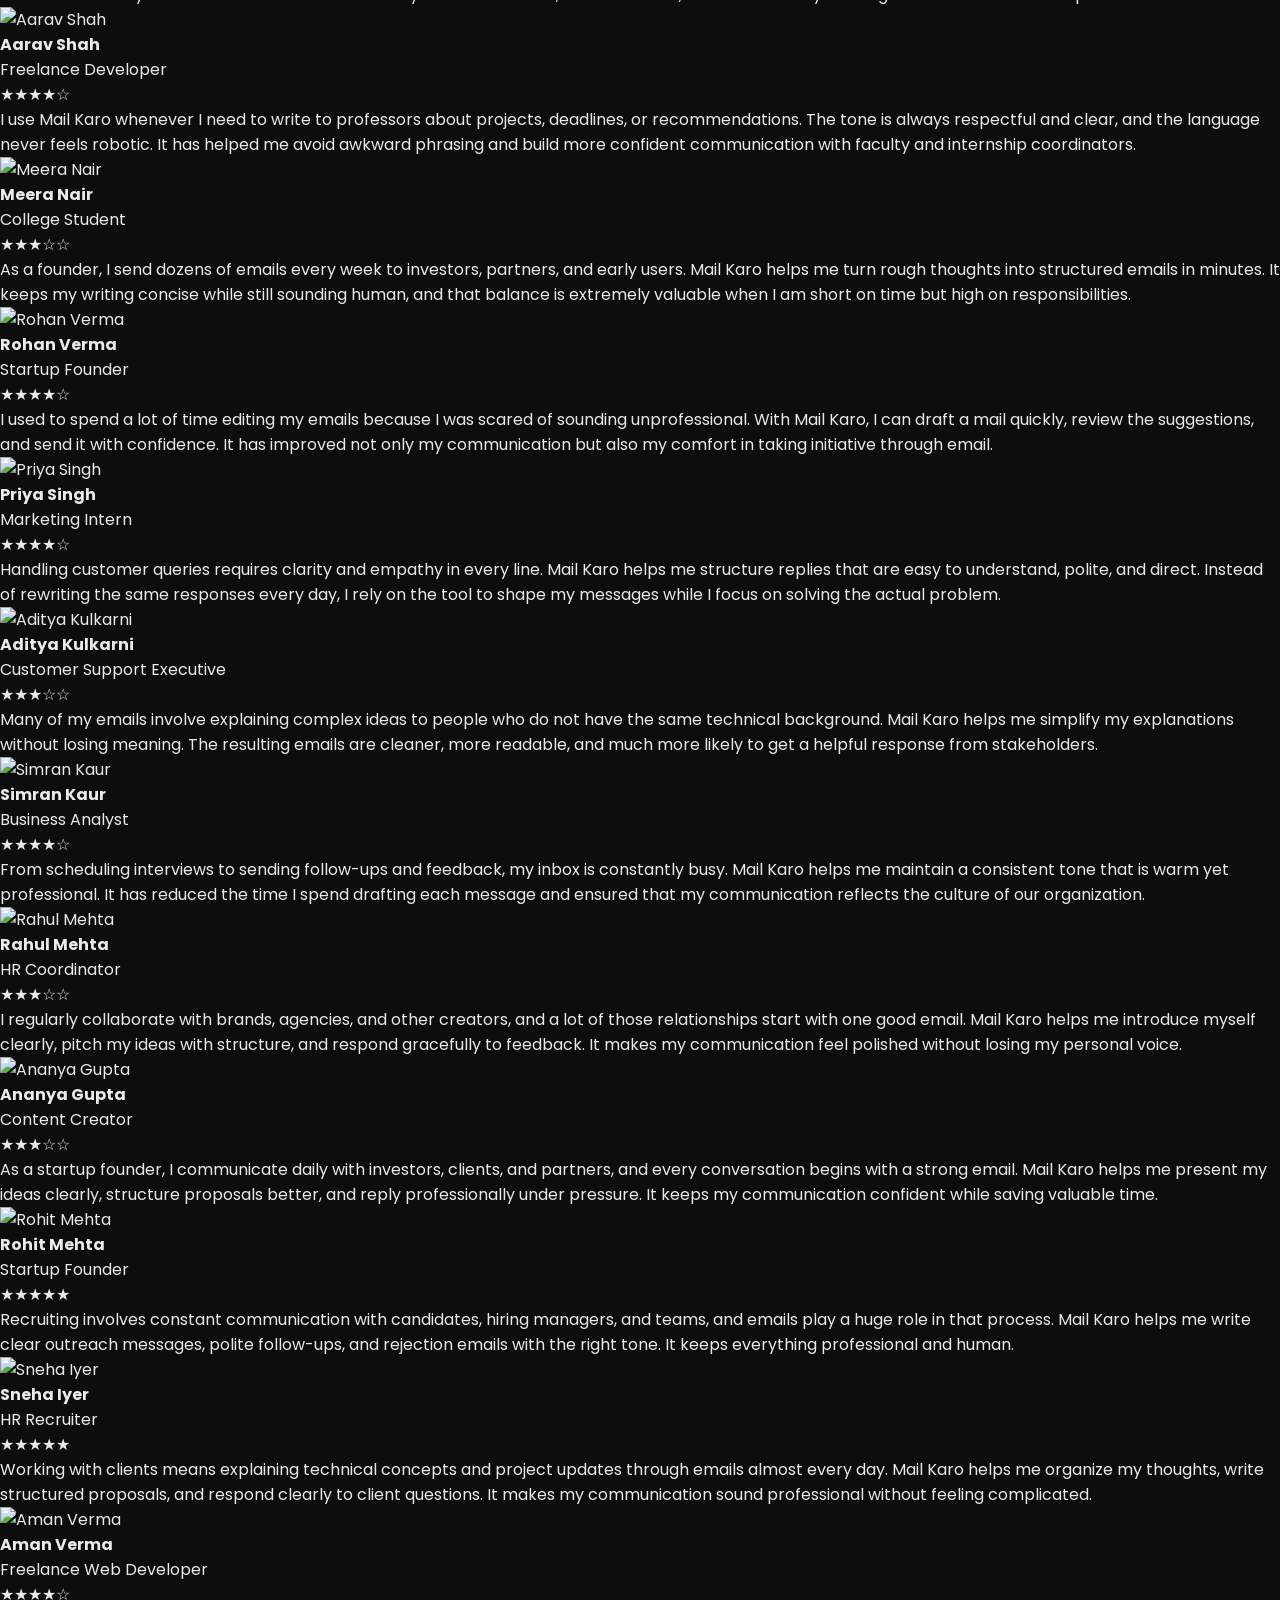
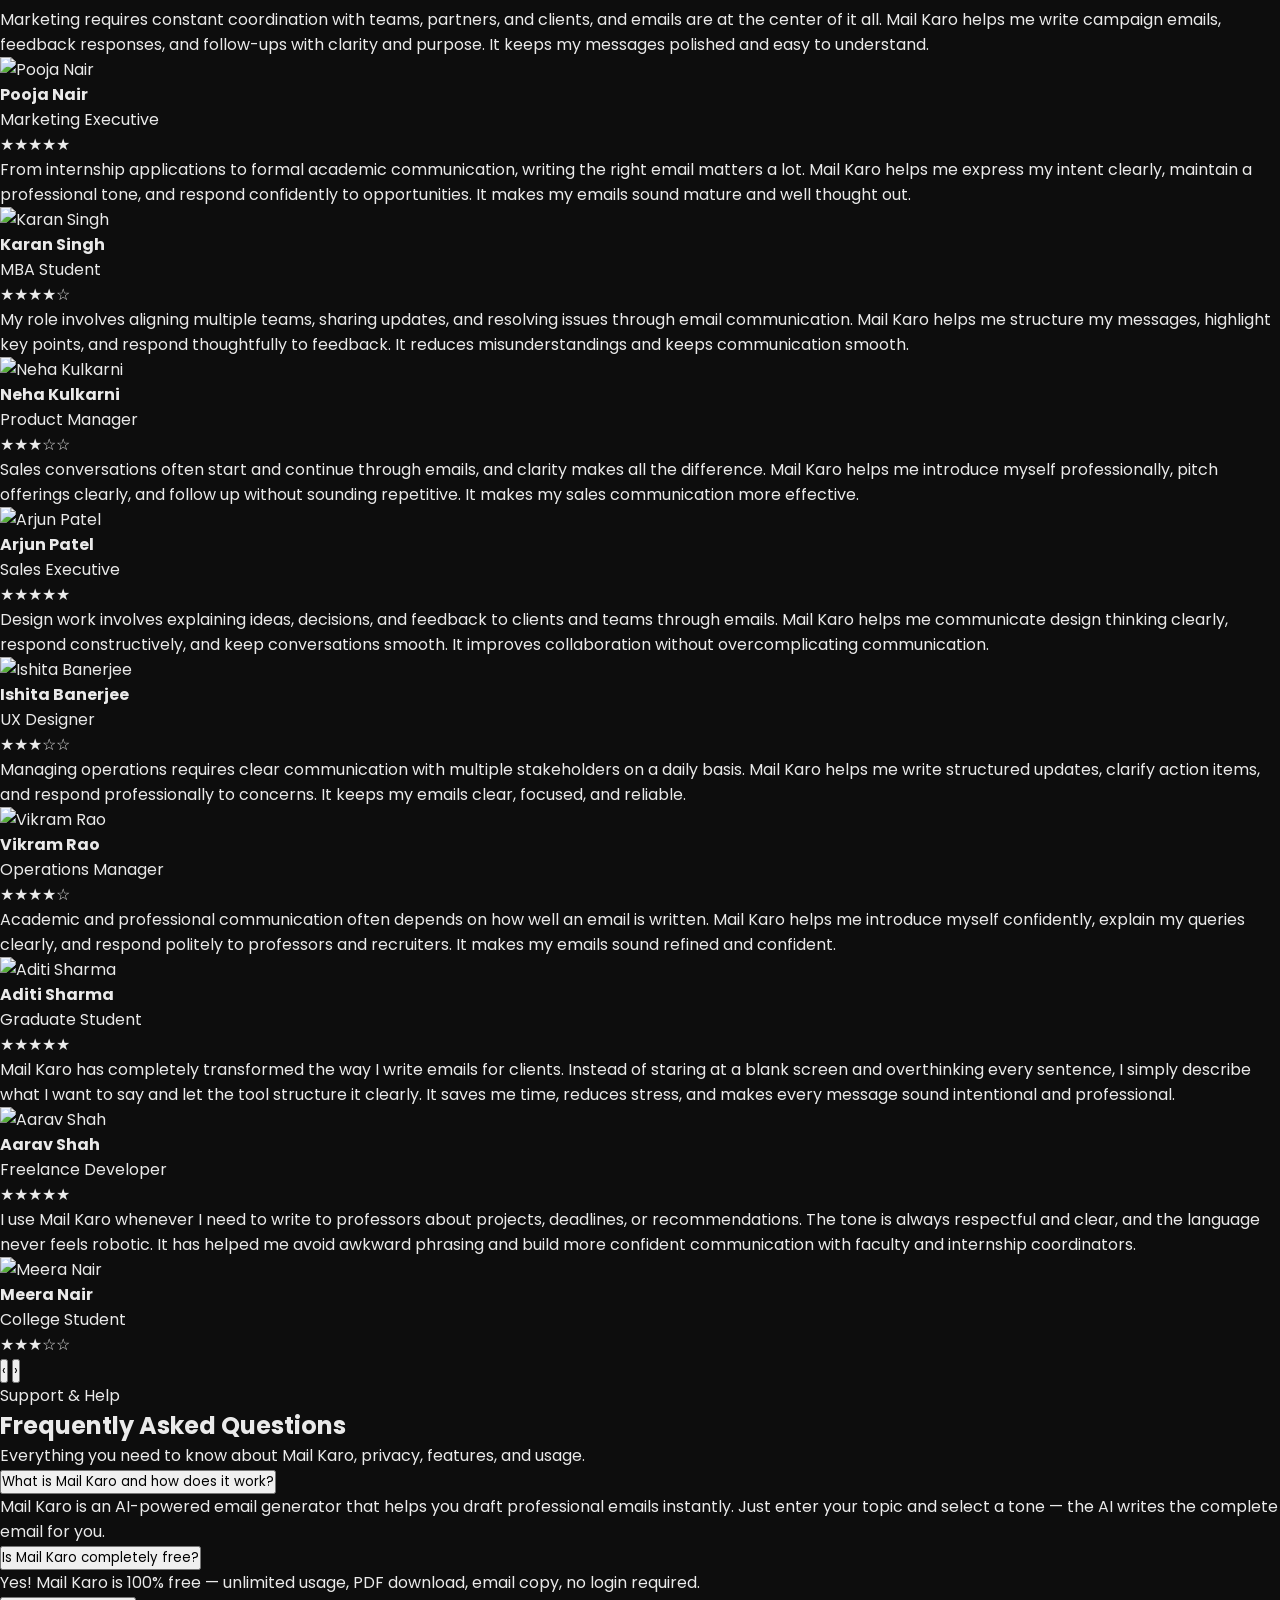
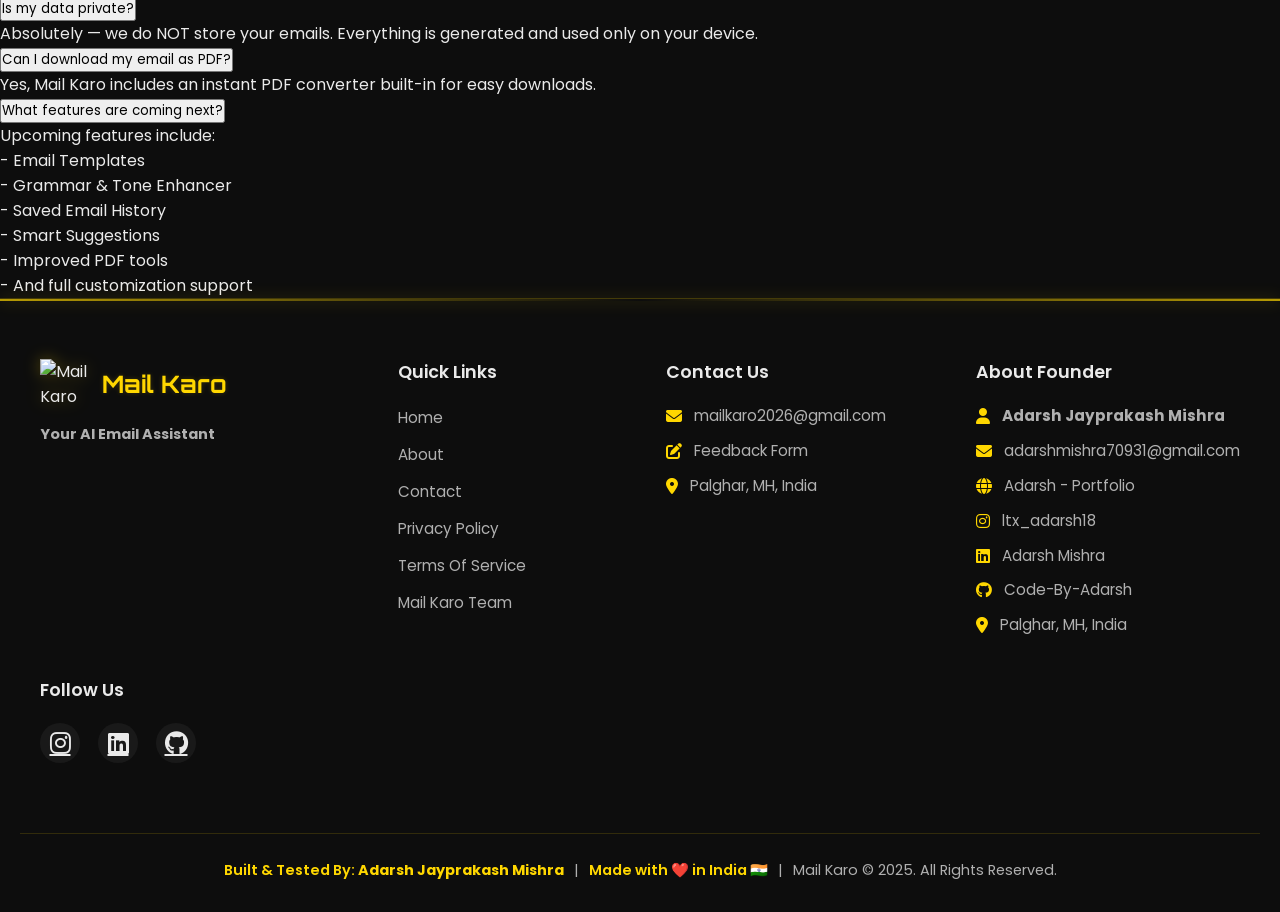
==== commit 60bfff74: "Add: Portfolio link in footer" ====
--- a/index.html
+++ b/index.html
@@ -900,6 +900,10 @@
             <a href="adarshmishra70931@gmail.com">adarshmishra70931@gmail.com</a>
           </li>
           <li>
+            <i class="fa-solid fa-globe"></i>
+            <a href="https://adarshmishra.lovable.app" target="_blank">Adarsh - Portfolio</a>
+          </li>
+          <li>
             <i class="fa-brands fa-instagram"></i>
             <a href="https://www.instagram.com/ltx_adarsh18" target="_blank">ltx_adarsh18</a>
           </li>
